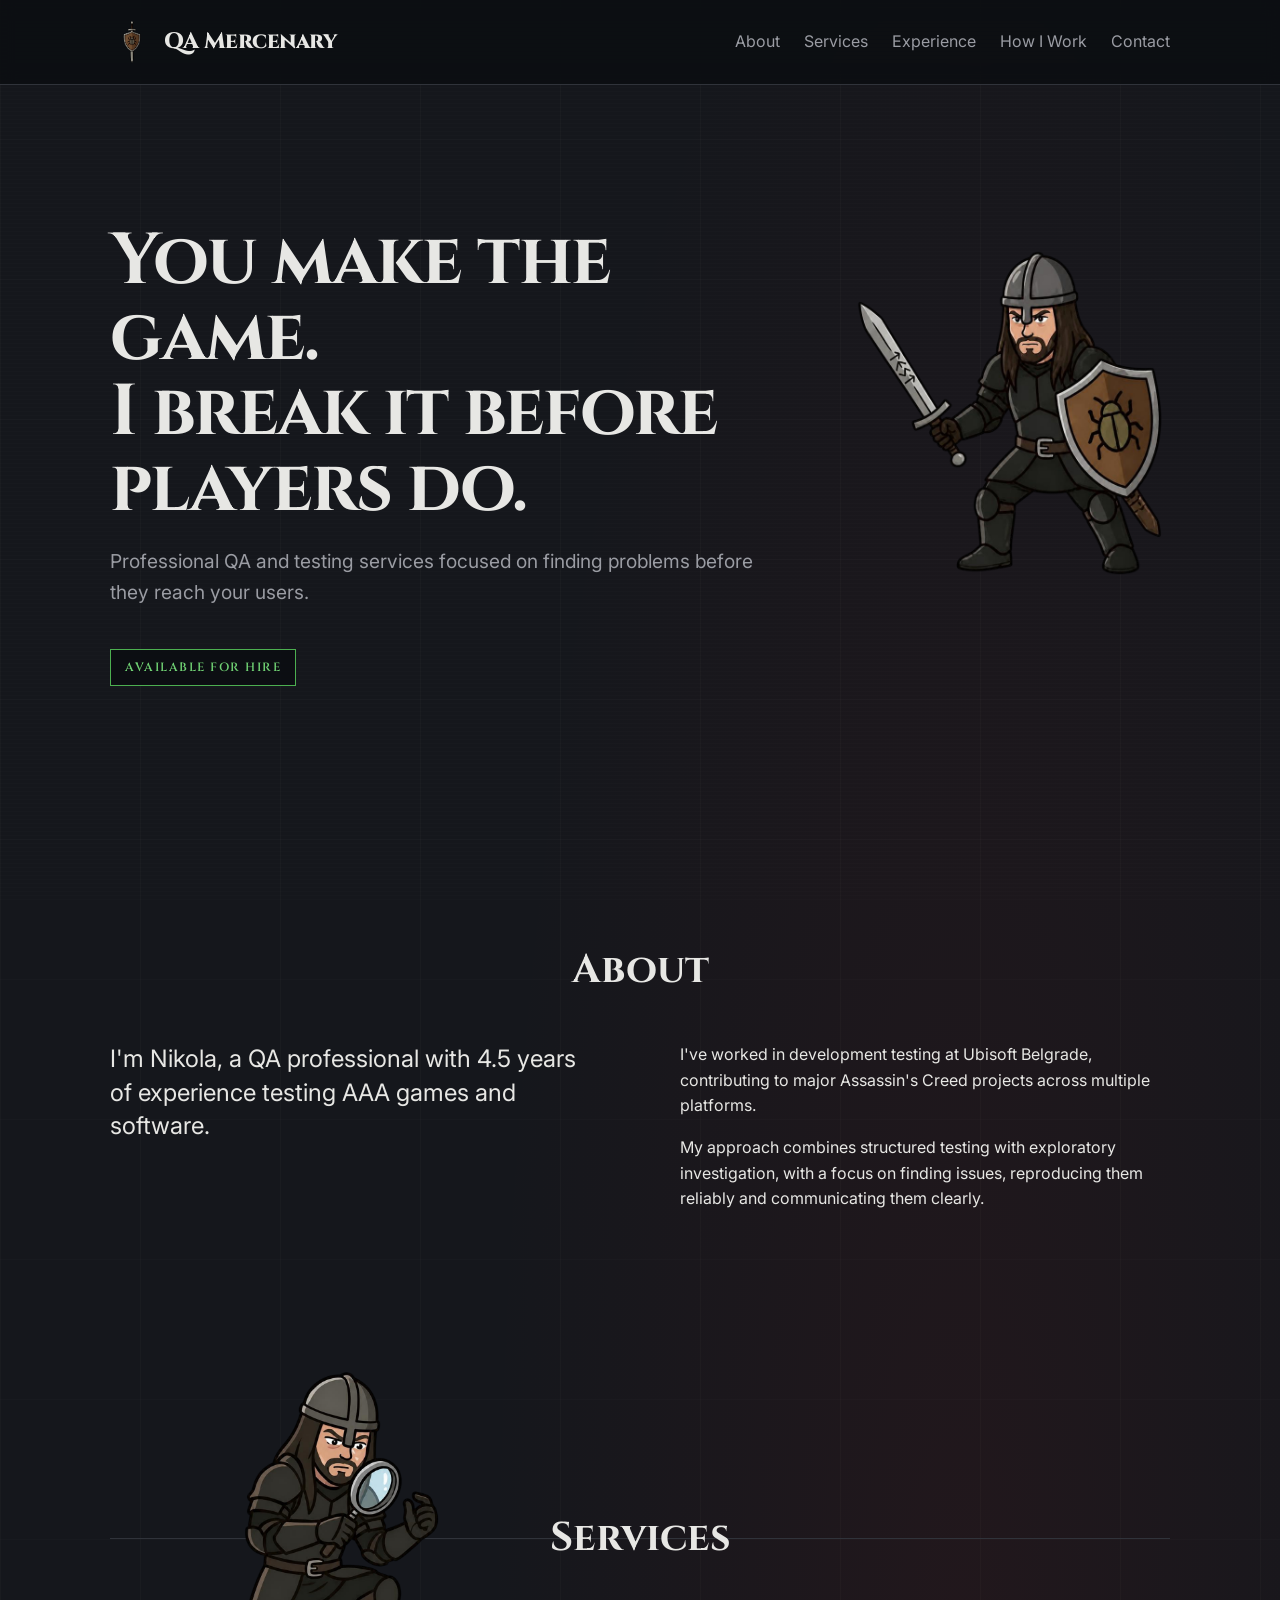
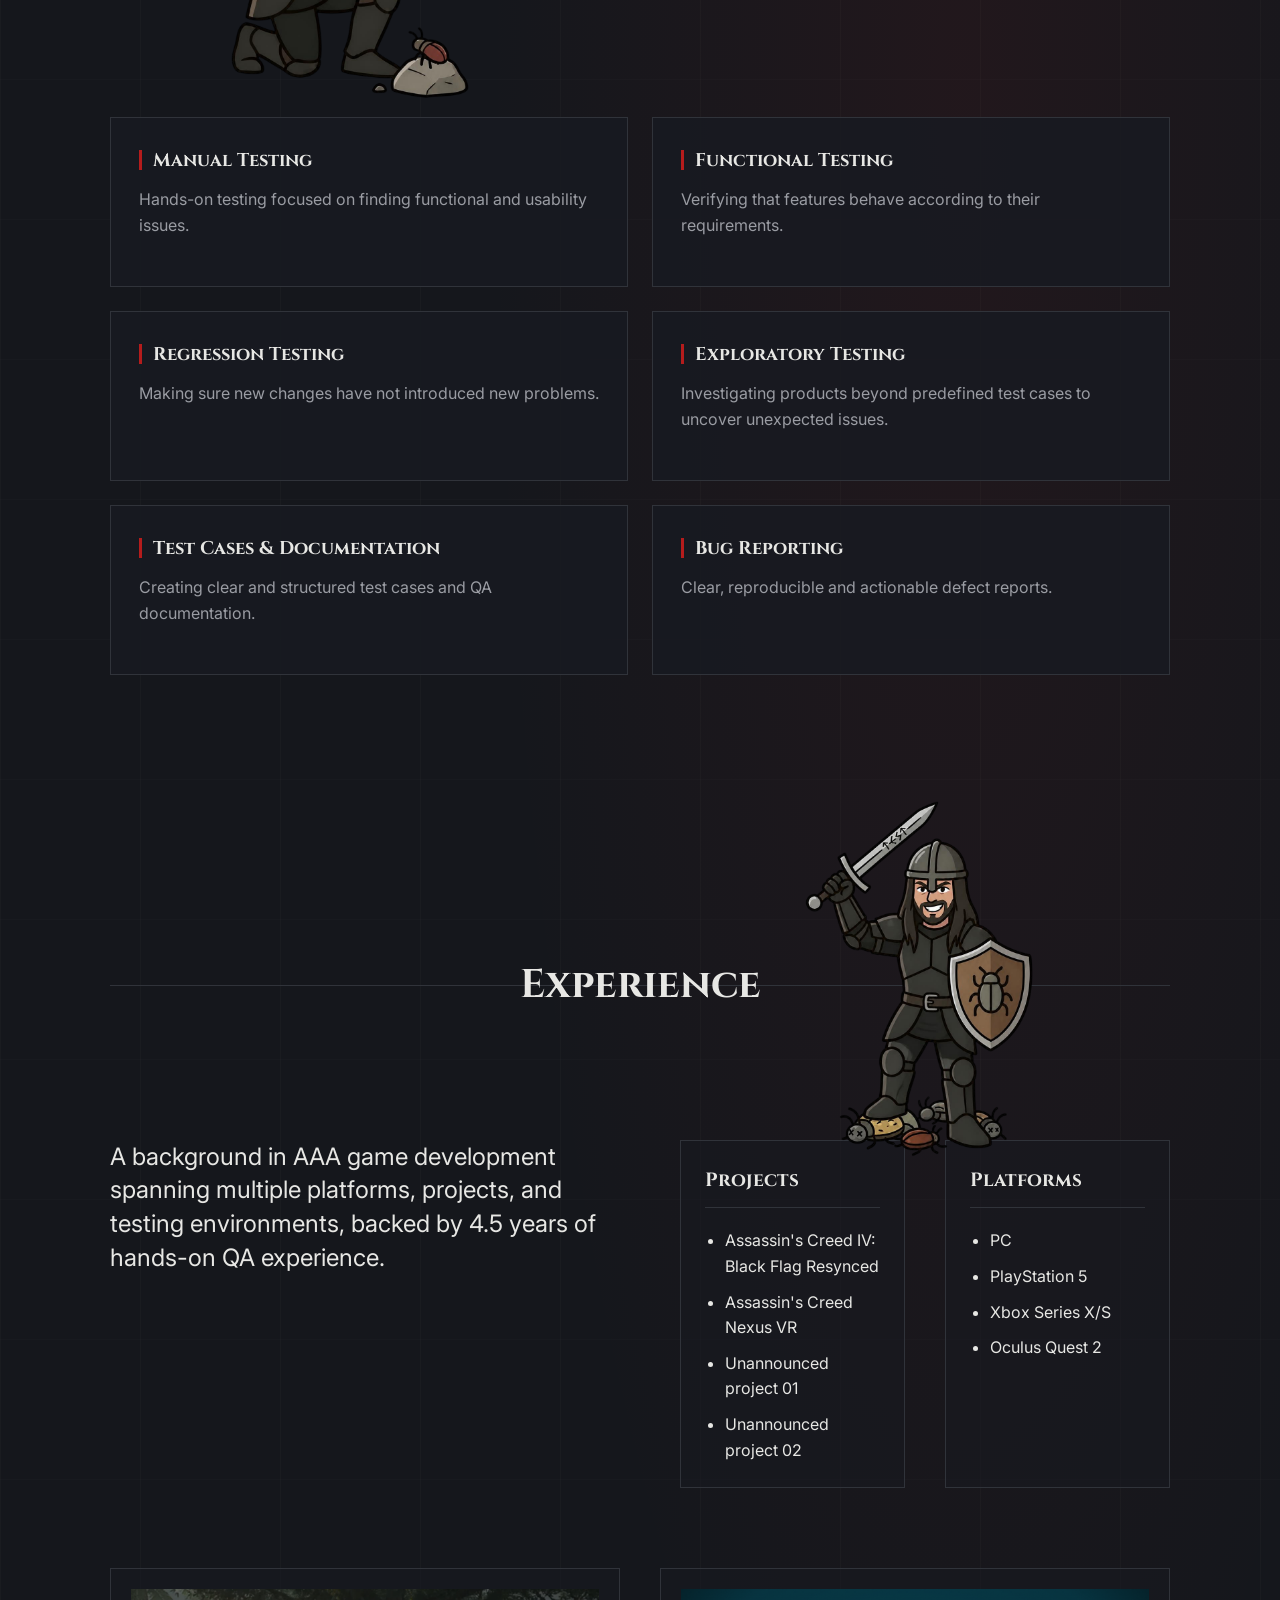
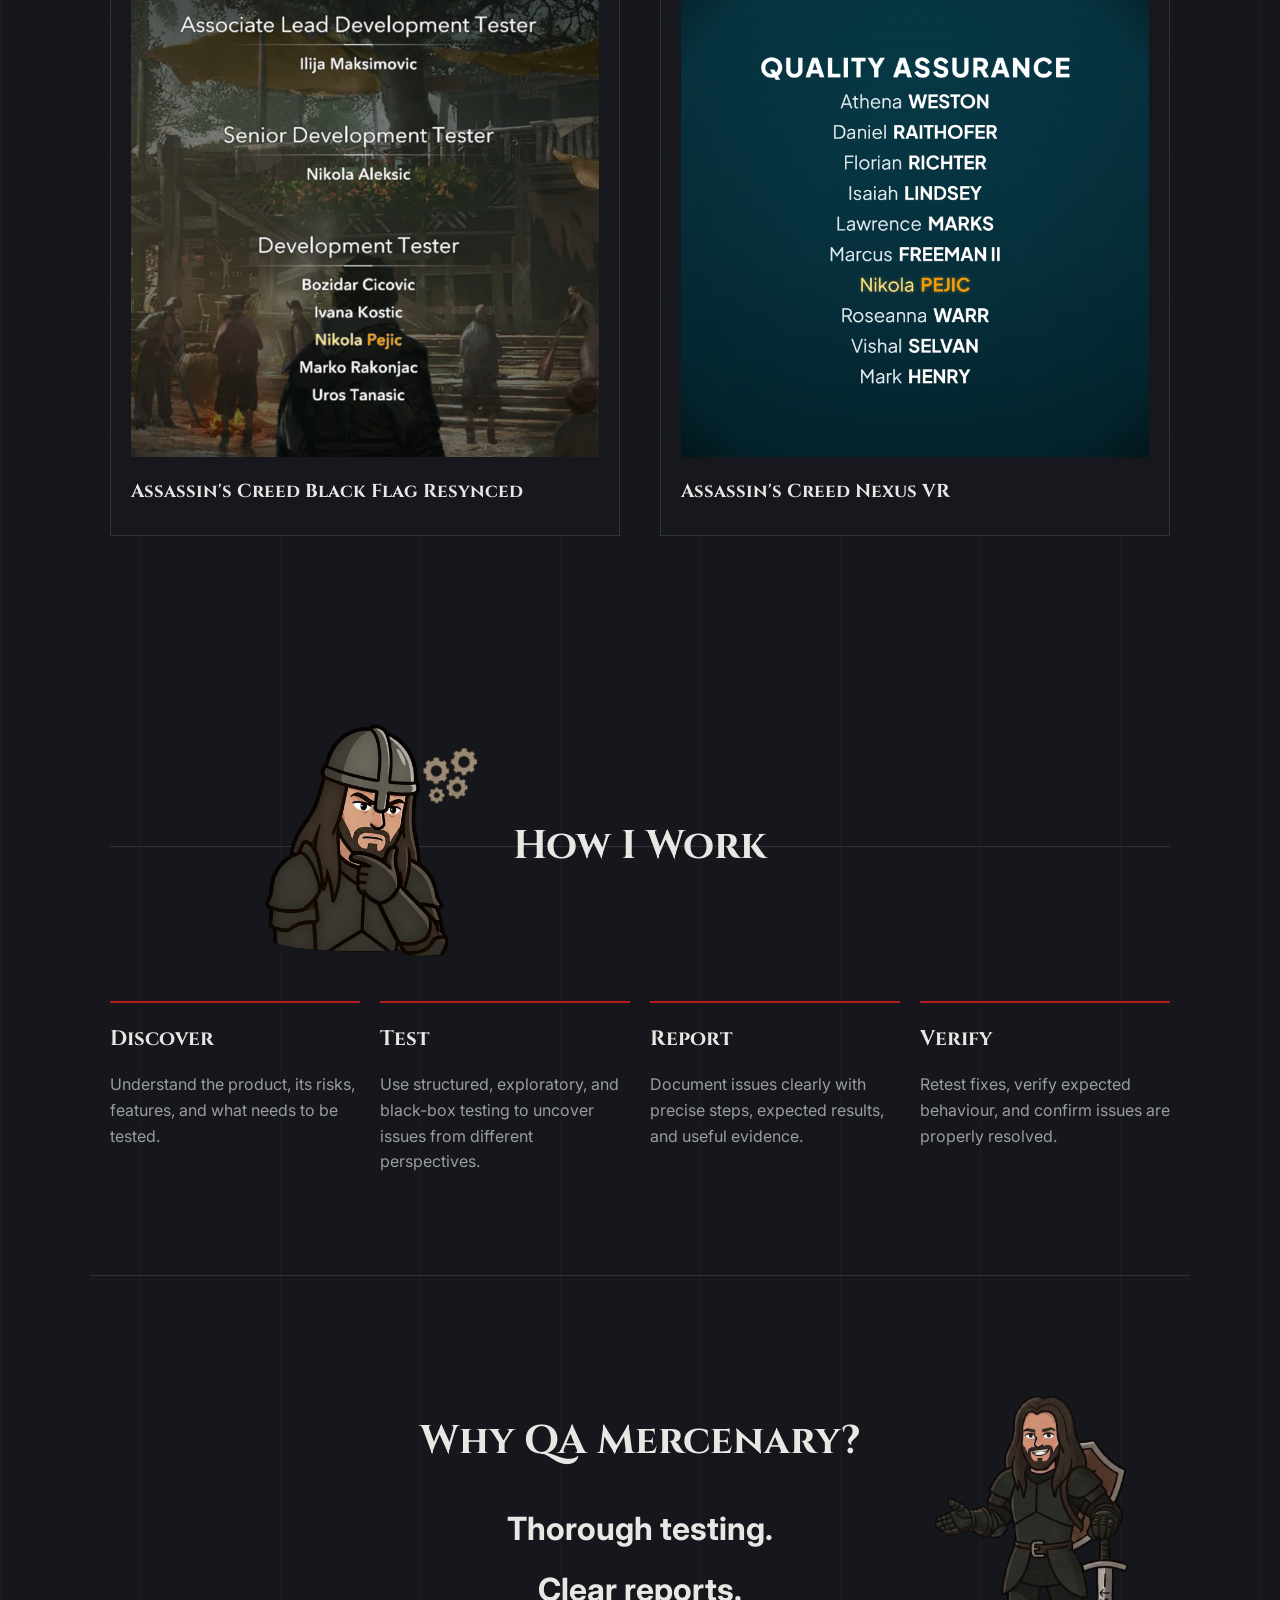
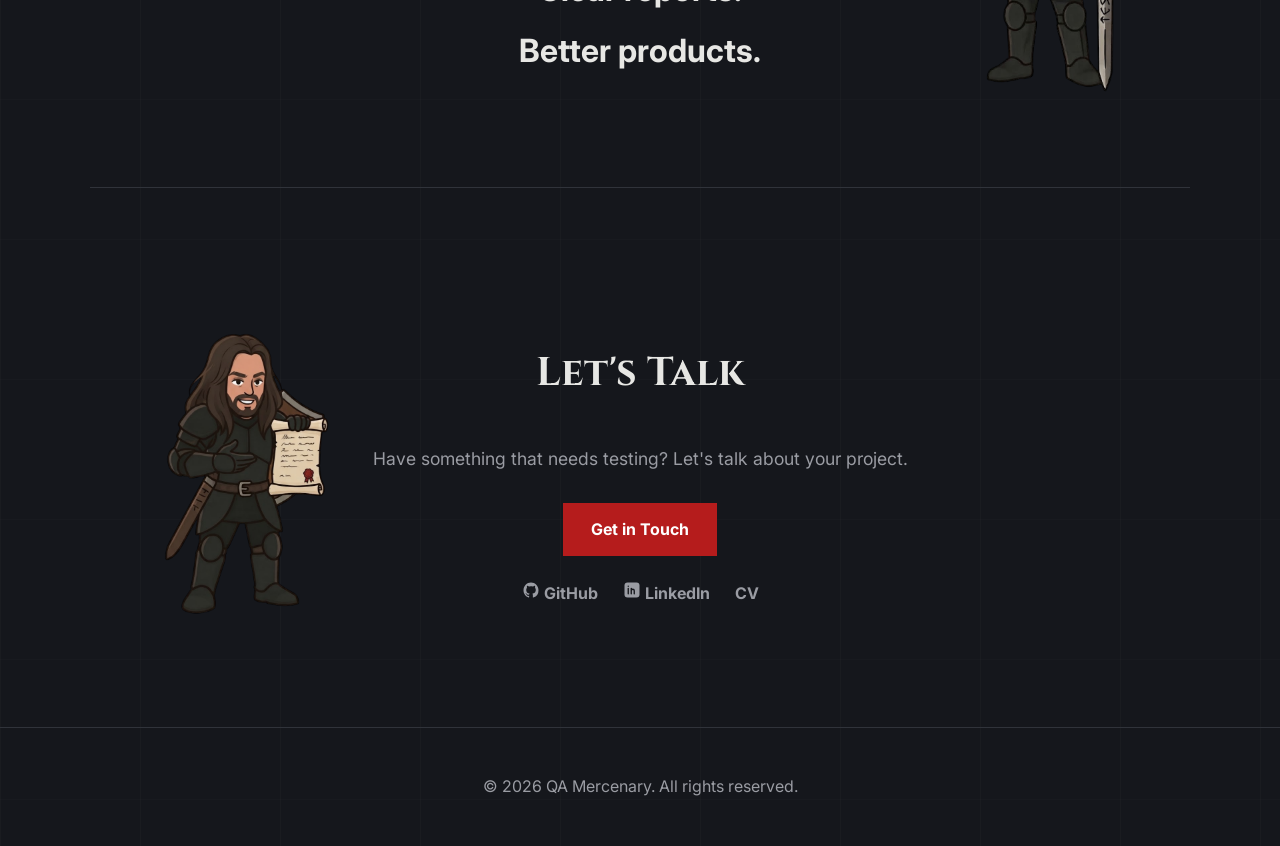
==== index.html @ 81c6f894 "Add social link preview" ====
<!DOCTYPE html> <html lang="en"> <head> <meta charset="UTF-8"> <meta name="viewport" content="width=device-width, initial-scale=1.0"> <meta name="description" content="QA Mercenary - Professional QA and software testing services." > <!-- Open Graph / Link Preview --> <meta property="og:title" content="QA Mercenary — You make the game. I break it before players do."> <meta property="og:description" content="Professional QA and software testing services. Game QA, functional testing, regression, exploratory testing and more."> <meta property="og:image" content="https://peyoni.github.io/qa-mercenary/images/qa-mercenary-preview.png"> <meta property="og:url" content="https://peyoni.github.io/qa-mercenary/"> <meta property="og:type" content="website"> <!-- Twitter / X --> <meta name="twitter:card" content="summary_large_image"> <meta name="twitter:title" content="QA Mercenary — You make the game. I break it before players do."> <meta name="twitter:description" content="Professional QA and software testing services."> <meta name="twitter:image" content="https://peyoni.github.io/qa-mercenary/images/qa-mercenary-preview.png"> <title>QA Mercenary — Professional QA & Testing</title> <link rel="icon" type="image/png" href="images/qa-mercenary-logo.png"> <link rel="stylesheet" href="css/style.css"> <!-- Fonts --> <link rel="preconnect" href="https://fonts.googleapis.com"> <link rel="preconnect" href="https://fonts.gstatic.com" crossorigin> <link href="https://fonts.googleapis.com/css2?family=Cinzel:wght@500;600;700&family=Inter:wght@400;500;600;700&display=swap" rel="stylesheet" > </head>

<body class="armory-bg">

    <!-- Navigation -->
    <header>
        <nav>

            <a href="#hero" class="brand-logo">
                <img
                    src="images/qa-mercenary-logo.png"
                    alt="QA Mercenary"
                >
            </a>

            <a href="#hero">QA Mercenary</a>

            <ul>
                <li><a href="#about">About</a></li>
                <li><a href="#services">Services</a></li>
                <a href="#game-qa">Experience</a>
                <li><a href="#how-i-work">How I Work</a></li>
                <li><a href="#contact">Contact</a></li>
            </ul>

        </nav>
    </header>

    <main>

        <!-- ========================================
             HERO
             ======================================== -->

        <section id="hero">

            <div class="hero-content">

                <h1>
                    You make the game.<br>
                    I break it before players do.
                </h1>

                <p>
                    Professional QA and testing services focused on finding problems
                    before they reach your users.
                </p>
                <a href="#contact" class="hire-badge">
                          Available for Hire
                  </a>

            </div>

            <div class="hero-mascot">

                

                <img
                    src="images/qa-mercenary.png"
                    alt="QA Mercenary"
                >

            </div>

        </section>


        <!-- ========================================
             ABOUT
             ======================================== -->

        <section id="about">

            <h2>About</h2>

            <div class="about-content">

                <div class="about-intro">

                    <p>
                        I'm Nikola, a QA professional with 4.5 years of experience
                        testing AAA games and software.
                    </p>

                </div>

                <div class="about-details">

                    <p>
                        I've worked in development testing at Ubisoft Belgrade,
                        contributing to major Assassin's Creed projects across
                        multiple platforms.
                    </p>

                    <p>
                        My approach combines structured testing with exploratory
                        investigation, with a focus on finding issues, reproducing
                        them reliably and communicating them clearly.
                    </p>

                </div>

            </div>

        </section>


        <!-- ========================================
             SERVICES
             ======================================== -->

        <section id="services">

          <div class="services-header">
    <img src="images/qa-mercenary-finding-bugs.png" alt="QA Mercenary finding bugs">
    <h2>Services</h2>
</div>

            <article>

                <h3>Manual Testing</h3>

                <p>
                    Hands-on testing focused on finding functional and usability issues.
                </p>

            </article>

            <article>

                <h3>Functional Testing</h3>

                <p>
                    Verifying that features behave according to their requirements.
                </p>

            </article>

            <article>

                <h3>Regression Testing</h3>

                <p>
                    Making sure new changes have not introduced new problems.
                </p>

            </article>

            <article>

                <h3>Exploratory Testing</h3>

                <p>
                    Investigating products beyond predefined test cases to uncover
                    unexpected issues.
                </p>

            </article>

            <article>

                <h3>Test Cases & Documentation</h3>

                <p>
                    Creating clear and structured test cases and QA documentation.
                </p>

            </article>

            <article>

                <h3>Bug Reporting</h3>

                <p>
                    Clear, reproducible and actionable defect reports.
                </p>

            </article>

        </section>


        <!-- ========================================
             Experience
             ======================================== -->

       <section id="game-qa">
    <div class="game-qa-header">
        <h2>Experience</h2>
        <img src="images/qa-mercenary-victory.png" alt="QA Mercenary celebrating a game QA victory">
    </div>

            <div class="game-qa-content">

                <div class="game-qa-intro">

                    <p>
                        A background in AAA game development spanning multiple platforms, projects, and testing environments, backed by 4.5 years of hands-on QA experience.
                    </p>

                </div>

                <div class="game-qa-details">

                    <div>

                        <h3>Projects</h3>

                        <ul>
                            <li>Assassin's Creed IV: Black Flag Resynced</li>
                            <li>Assassin's Creed Nexus VR</li>
                            <li>Unannounced project 01</li>
                            <li>Unannounced project 02</li>
                        </ul>

                    </div>

                    <div>

                        <h3>Platforms</h3>

                        <ul>
                            <li>PC</li>
                            <li>PlayStation 5</li>
                            <li>Xbox Series X/S</li>
                            <li>Oculus Quest 2</li>
                        </ul>

                    </div>

                </div>

            </div>

            <div class="game-qa-portfolio">

                <div class="portfolio-item">

                    <img
                        src="images/black-flag-resynced-credits.png"
                        alt="Assassin's Creed Black Flag Resynced credits showing QA team"
                    >

                    <h3>
                        Assassin's Creed Black Flag Resynced
                    </h3>

                </div>

                <div class="portfolio-item">

                    <img
                        src="images/assassins-creed-nexus-vr-credits.png"
                        alt="Assassin's Creed Nexus VR credits showing QA team"
                    >

                    <h3>
                        Assassin's Creed Nexus VR
                    </h3>

                </div>

            </div>

        </section>


        <!-- ========================================
             HOW I WORK
             ======================================== -->

        <section id="how-i-work">

            <div class="how-i-work-header">
  <img src="images/qa-mercenary-thinking.png" alt="QA Mercenary thinking">
  <h2>How I Work</h2>
</div>

            <ol>

                <li>

                    <h3>Discover</h3>

                   <p>
                     Understand the product, its risks, features, and what needs to be tested.
                   </p>

                </li>

                <li>

                    <h3>Test</h3>

                    <p>
                        Use structured, exploratory, and black-box testing to uncover issues from different perspectives.
                    </p>

                </li>

                <li>

                    <h3>Report</h3>

                    <p>
                         Document issues clearly with precise steps, expected results, and useful evidence.
                    </p>

                </li>

                <li>

                    <h3>Verify</h3>

                    <p>
                        Retest fixes, verify expected behaviour, and confirm issues are properly resolved.
                    </p>

                </li>

            </ol>

        </section>


        <!-- ========================================
             WHY QA MERCENARY
             ======================================== -->

        <section id="why-qa-mercenary">

    <div class="why-content">

        <div class="why-text">

            <h2>Why QA Mercenary?</h2>

            <p>Thorough testing.</p>
            <p>Clear reports.</p>
            <p>Better products.</p>

        </div>

        <div class="why-mascot">

            <img
                src="images/qa-merc-hand.png"
                alt="QA Mercenary"
            >

        </div>

    </div>

</section>


    <!-- ========================================
     CONTACT
     ======================================== -->

<section id="contact">
    <div class="contact-content">
        <div class="contact-text">
            <h2>Let's Talk</h2>

            <p>
                Have something that needs testing?
                Let's talk about your project.
            </p>

            <a href="mailto:nikolapejic002@gmail.com">
                Get in Touch
            </a>

            <div class="contact-links">
                <a href="https://github.com/Peyoni" target="_blank" rel="noopener">
                    <svg viewBox="0 0 24 24" aria-hidden="true">
                        <path d="M12 2C6.48 2 2 6.58 2 12.23c0 4.52 2.87 8.35 6.84 9.7.5.1.68-.22.68-.49v-1.7c-2.78.62-3.37-1.38-3.37-1.38-.46-1.2-1.11-1.52-1.11-1.52-.91-.64.07-.63.07-.63 1 .07 1.53 1.05 1.53 1.05.9 1.57 2.35 1.12 2.92.86.09-.67.35-1.12.64-1.38-2.22-.26-4.55-1.14-4.55-5.06 0-1.12.39-2.03 1.03-2.75-.1-.26-.45-1.3.1-2.71 0 0 .84-.28 2.75 1.05A9.1 9.1 0 0 1 12 7.03c.85 0 1.7.12 2.5.36 1.91-1.33 2.75-1.05 2.75-1.05.55 1.41.2 2.45.1 2.71.64.72 1.03 1.63 1.03 2.75 0 3.93-2.34 4.79-4.57 5.05.36.32.68.94.68 1.9v2.82c0 .27.18.6.69.49A10.25 10.25 0 0 0 22 12.23C22 6.58 17.52 2 12 2z"/>
                    </svg>
                    GitHub
                </a>

  <a href="https://www.linkedin.com/in/nikola-peji%C4%87-0641aa229/" target="_blank" rel="noopener">
    <svg viewBox="0 0 24 24" aria-hidden="true">
        <rect x="2" y="2" width="20" height="20" rx="4" fill="currentColor"/>
        <path
            d="M7 10v7M7 7v.01M11 17v-4c0-1.1.9-2 2-2s2 .9 2 2v4M11 10v7"
            fill="none"
            stroke="#15171c"
            stroke-width="1.8"
            stroke-linecap="round"
            stroke-linejoin="round"
        />
    </svg>
    LinkedIn
</a>

                <a href="assets/Nikola-Pejic-CV.pdf" target="_blank" rel="noopener">
                    CV
                </a>
            </div>
        </div>

        <div class="contact-mascot">
            <img
                src="images/qa-merc-parchment-pose.png"
                alt="QA Mercenary holding a parchment"
            >
        </div>
    </div>
</section>

    </main>


    <!-- Footer -->

    <footer>

        <p>
            &copy; 2026 QA Mercenary. All rights reserved.
        </p>

    </footer>


    <script src="js/main.js"></script>

</body>
</html>
---- css/style.css ----
* {
    box-sizing: border-box;
}

html {
    scroll-behavior: smooth;
}

body {
    margin: 0;
    background-color: white;
    color: black;
    font-family: "Segoe UI", Arial, sans-serif;
    line-height: 1.6;
}

/* ========================================
   ROOT / VISUAL FOUNDATION
   ======================================== */

:root {
    --font-body: "Inter", sans-serif;
    --font-display: "Cinzel", serif;

    --bg-dark: #15171c;
    --bg-deep: #0c0e12;

    --surface: #181b21;
    --surface-hover: #20242c;

    --text-main: #e7e7e4;
    --text-muted: #9a9ca3;

    --border: #30333a;

    --accent: #b51c1c;
    --accent-hover: #d32626;
}

body {
    background:
        radial-gradient(
            circle at 50% 0%,
            rgba(255, 255, 255, 0.035),
            transparent 45%
        ),
        linear-gradient(
            135deg,
            rgba(255, 255, 255, 0.018) 25%,
            transparent 25%
        ),
        linear-gradient(
            315deg,
            rgba(255, 255, 255, 0.012) 25%,
            transparent 25%
        ),
        var(--bg-dark);

    background-size:
        auto,
        80px 80px,
        80px 80px,
        auto;

    color: var(--text-main);
    font-family: var(--font-body);

    cursor: url("../images/gauntlet.cur"), auto;
}

body::before {
    content: "";
    position: fixed;
    inset: 0;
    pointer-events: none;
    z-index: -1;

    background:
        repeating-linear-gradient(
            0deg,
            rgba(255, 255, 255, 0.025) 0px,
            rgba(255, 255, 255, 0.025) 1px,
            transparent 1px,
            transparent 4px
        );

    opacity: 0.5;
}

body.armory-bg {
    background:
        radial-gradient(
            ellipse at 75% 30%,
            rgba(181, 28, 28, 0.08),
            transparent 35%
        ),
        linear-gradient(
            90deg,
            rgba(255, 255, 255, 0.018) 1px,
            transparent 1px
        ),
        linear-gradient(
            0deg,
            rgba(255, 255, 255, 0.012) 1px,
            transparent 1px
        ),
        var(--bg-dark);

    background-size:
        auto,
        140px 140px,
        140px 140px,
        auto;
}

h1,
h2,
h3,
nav > a {
    font-family: var(--font-display);
}

/* ========================================
   HEADER / NAVIGATION
   ======================================== */

header {
    border-bottom: 1px solid var(--border);
    background: rgba(12, 14, 18, 0.88);
    backdrop-filter: blur(8px);
}

nav {
    max-width: 1100px;
    margin: 0 auto;
    padding: 20px;

    display: flex;
    align-items: center;
}

nav > a {
    font-size: 1.4rem;
    font-weight: 800;
    text-decoration: none;
    color: var(--text-main);
    letter-spacing: -0.5px;
}

nav > a:hover {
    color: var(--accent-hover);
}

nav .brand-logo {
    display: flex;
    align-items: center;
    flex-shrink: 0;
    margin-right: 10px;
}

nav .brand-logo img {
    width: 44px;
    height: 44px;
    object-fit: contain;
    display: block;
}

nav > ul {
    margin-left: auto;
}

nav ul {
    display: flex;
    gap: 24px;

    list-style: none;
    margin-top: 0;
    margin-bottom: 0;
    padding: 0;
}

nav ul a {
    text-decoration: none;
    color: var(--text-muted);
    transition: color 0.2s ease;

    cursor: url("../images/gauntlet.cur"), pointer;
}

nav ul a:hover {
    color: var(--accent-hover);
}

a,
button {
    cursor: url("../images/gauntlet.cur"), pointer;
}

/* ========================================
   MAIN / SECTIONS
   ======================================== */

main {
    max-width: 1100px;
    margin: 0 auto;
}

section {
    padding: 100px 20px;
}

h2 {
    font-size: 2.5rem;
    margin-bottom: 40px;
}

h3 {
    margin-bottom: 10px;
}

/* ========================================
   HERO
   ======================================== */

#hero {
    min-height: 80vh;

    display: flex;
    flex-direction: row;
    align-items: center;
    justify-content: space-between;

    gap: 60px;
}

.hero-content {
    flex: 1;
}

.hero-mascot {
    position: relative;
    flex: 0 0 320px;

    display: flex;
    justify-content: center;
    align-items: center;
}

.hero-mascot img {
    width: 100%;
    max-width: 320px;
    height: auto;
    display: block;
}

.hire-badge {
    display: inline-block;

    margin-top: 22px;
    padding: 8px 14px;

    border: 1px solid #4caf50;
    background: rgba(12, 14, 18, 0.9);
    color: #6fcf72;

    font-family: var(--font-display);
    font-size: 0.75rem;
    font-weight: 600;
    letter-spacing: 1.5px;
    text-transform: uppercase;

    white-space: nowrap;
}
.hire-badge {
    text-decoration: none;
    cursor: url("../images/gauntlet.cur"), pointer;
    transition: border-color .2s ease, color .2s ease, background-color .2s ease;
}

.hire-badge:hover {
    border-color: #4da3ff;
    color: #7dbdff;
    background-color: rgba(77, 163, 255, 0.08);
}

#hero h1 {
    font-size: 4.5rem;
    line-height: 1.05;
    max-width: 900px;

    margin: 20px 0;

    letter-spacing: -2px;
}

#hero p {
    max-width: 650px;
}

#hero .hero-content p {
    font-size: 1.2rem;
    color: var(--text-muted);
}

/* ========================================
   SERVICES
   ======================================== */

#services {
    display: grid;
    grid-template-columns: repeat(2, 1fr);
    gap: 24px;
}

#services article {
    min-height: 170px;

    display: flex;
    flex-direction: column;
    justify-content: flex-start;

    background: rgba(24, 27, 33, 0.85);
    border: 1px solid var(--border);

    padding: 28px;

    transition:
        transform 0.2s ease,
        border-color 0.2s ease,
        background-color 0.2s ease;
}

#services article:hover {
    transform: translateY(-4px);
    background: var(--surface-hover);
    border-color: #4a4d55;
}

#services h3 {
    margin-top: 0;
    margin-bottom: 12px;

    color: var(--text-main);
    font-size: 1.15rem;
    text-align: left;

    position: relative;
    padding-left: 14px;
}

#services h3::before {
    content: "";

    position: absolute;
    left: 0;
    top: 50%;
    transform: translateY(-50%);

    width: 3px;
    height: 20px;

    background: var(--accent);
}

#services p {
    margin: 0;
    color: var(--text-muted);
}

.services-header {
    grid-column: 1 / -1;
    position: relative;
    height: 220px;
    display: flex;
    justify-content: center;
    align-items: center;
    margin-bottom: 45px;
}

.services-header::before {
    content: "";
    position: absolute;
    left: 0;
    right: 0;
    top: 50%;
    height: 1px;
    background: var(--border);
    z-index: 0;
}

.services-header img {
    position: absolute;
    width: 300px;
    height: auto;
    left: calc(50% - 310px);
    transform: translateX(-50%);
    display: block;
    z-index: 1;
}

.services-header h2 {
    margin: 0;
    text-align: center;
    z-index: 1;
}
.game-qa-header {
    grid-column: 1 / -1;
    position: relative;
    height: 220px;
    display: flex;
    justify-content: center;
    align-items: center;
    margin-bottom: 45px;
}

.game-qa-header::before {
    content: "";
    position: absolute;
    left: 0;
    right: 0;
    top: 50%;
    height: 1px;
    background: var(--border);
    z-index: 0;
}

.game-qa-header h2 {
    margin: 0;
    text-align: center;
    z-index: 1;
}

.game-qa-header img {
    position: absolute;
    width: 300px;
    height: auto;
    right: calc(50% - 280px);
    transform: translateX(50%);
    display: block;
    z-index: 1;
}


/* ========================================
   ABOUT
   ======================================== */

.about-content {
    display: grid;
    grid-template-columns: 1fr 1fr;
    gap: 80px;
}

.about-intro p {
    font-size: 1.5rem;
    line-height: 1.4;
    margin-top: 0;
}

.about-details p {
    margin-top: 0;
}

/* ========================================
   GAME QA
   ======================================== */

.game-qa-content {
    display: grid;
    grid-template-columns: 1fr 1fr;
    gap: 80px;
}

.game-qa-intro p {
    font-size: 1.5rem;
    line-height: 1.4;
    margin-top: 0;
}

.game-qa-details {
    display: grid;
    grid-template-columns: 1fr 1fr;
    gap: 40px;
}

.game-qa-details ul {
    padding-left: 20px;
}

.game-qa-details li {
    margin-bottom: 10px;
}
.game-qa-details > div {
    padding: 24px;
    border: 1px solid var(--border);
    background: rgba(24, 27, 33, 0.55);
}

.game-qa-details h3 {
    margin-top: 0;
    margin-bottom: 20px;
    padding-bottom: 12px;
    border-bottom: 1px solid var(--border);
    font-size: 1.2rem;
}

.game-qa-details ul {
    margin: 0;
    padding-left: 20px;
}

.game-qa-details li:last-child {
    margin-bottom: 0;
}

/* ========================================
   GAME QA PORTFOLIO
   ======================================== */

.game-qa-portfolio {
    margin-top: 80px;

    display: grid;
    grid-template-columns: repeat(2, 1fr);

    gap: 40px;
}

.portfolio-item {
    border: 1px solid var(--border);
    background: rgba(24, 27, 33, 0.55);

    padding: 20px;

    transition:
        transform 0.2s ease,
        background-color 0.2s ease;
}

.portfolio-item:hover {
    background: rgba(32, 36, 44, 0.7);
}

.portfolio-item img {
    display: block;
    width: 100%;
    height: auto;
}

.portfolio-item h3 {
    margin-top: 20px;
    margin-bottom: 8px;
}

/* ========================================
   HOW I WORK
   ======================================== */

#how-i-work ol {
    list-style: none;

    margin: 0;
    padding: 0;

    display: grid;
    grid-template-columns: repeat(4, 1fr);

    gap: 20px;
}

#how-i-work li {
    border-top: 2px solid var(--accent);
    padding-top: 20px;
}

#how-i-work li h3 {
    font-size: 1.3rem;
    margin-top: 0;
}

#how-i-work li p {
    color: var(--text-muted);
    margin-bottom: 0;
}
.how-i-work-header {
    position: relative;

    height: 220px;

    display: flex;
    justify-content: center;
    align-items: center;

    margin-bottom: 45px;
}

.how-i-work-header::before {
    content: "";

    position: absolute;

    left: 0;
    right: 0;
    top: 50%;

    height: 1px;

    background: var(--border);

    z-index: 0;
}

.how-i-work-header img {
    position: absolute;

    width: 260px;
    height: auto;

    left: calc(50% - 280px);

    transform: translateX(-50%);

    display: block;

    z-index: 1;
}

.how-i-work-header h2 {
    margin: 0;

    text-align: center;

    z-index: 1;
}

/* ========================================
   WHY QA MERCENARY
   ======================================== */

#why-qa-mercenary {
    text-align: center;
    border-top: 1px solid var(--border);
}

#why-qa-mercenary h2 {
    margin-bottom: 30px;
}

#why-qa-mercenary p {
    font-size: 2rem;
    font-weight: bold;
    margin: 10px 0;
}
.why-content {
    position: relative;
}

.why-text {
    text-align: center;
}

.why-mascot {
    position: absolute;
    top: 50%;
    right: 0;
    transform: translateY(-50%);
    width: 260px;
}

.why-mascot img {
    width: 100%;
    height: auto;
    display: block;
}

/* ========================================
   CONTACT
   ======================================== */

#contact {
    text-align: center;

    padding-top: 120px;
    padding-bottom: 120px;

    border-top: 1px solid var(--border);
}

#contact p {
    max-width: 550px;
    margin: 0 auto;

    color: var(--text-muted);
    font-size: 1.1rem;
}

#contact a {
    display: inline-block;

    margin-top: 30px;
    padding: 14px 28px;

    background-color: var(--accent);
    color: white;

    text-decoration: none;
    font-weight: bold;

    transition: background-color 0.2s ease;
}
.contact-content {
    position: relative;
}

.contact-text {
    text-align: center;
}

.contact-mascot {
    position: absolute;
    top: 50%;
    left: 0;
    transform: translateY(-50%);
    width: 260px;
}

.contact-mascot img {
    width: 100%;
    height: auto;
    display: block;
}

#contact a:hover {
    background-color: var(--accent-hover);
}

.contact-links {
    margin-top: 25px;

    display: flex;
    justify-content: center;

    gap: 25px;
}

.contact-links a {
    margin-top: 0 !important;
    padding: 0 !important;

    background-color: transparent !important;
    color: var(--text-muted) !important;

    font-weight: normal;
    text-decoration: underline;
    text-underline-offset: 4px;

    transition: color 0.2s ease;

    display: inline-flex;
    align-items: center;
    gap: 7px;
}

.contact-links svg {
    width: 18px;
    height: 18px;
    fill: currentColor;
}

.contact-links a:hover {
    color: var(--accent-hover) !important;
}

/* ========================================
   FOOTER
   ======================================== */

footer {
    border-top: 1px solid var(--border);

    padding: 30px 20px;

    text-align: center;
    color: var(--text-muted);
}
/* ========================================
   SECTION HEADINGS
   ======================================== */

#about > h2,
#services .services-header h2,
#game-qa > h2,
#how-i-work > h2,
#why-qa-mercenary > h2,
#contact > h2 {
    text-align: center;
}

/* ========================================
   RESPONSIVE
   ======================================== */

@media (max-width: 768px) {

    nav {
        flex-direction: column;
        gap: 20px;
    }

    nav ul {
        flex-wrap: wrap;
        justify-content: center;
        gap: 15px;
    }

    section {
        padding: 70px 20px;
    }

    /* Hero */

    #hero {
        min-height: auto;

        flex-direction: column;
        align-items: center;
        justify-content: center;

        gap: 70px;

        text-align: center;
        padding-top: 80px;
    }

    .hero-content {
        display: flex;
        flex-direction: column;
        align-items: center;
    }

    #hero h1 {
        font-size: 3rem;
        line-height: 1.1;
        letter-spacing: -1px;
    }

    #hero .hero-content p {
        font-size: 1.05rem;
        max-width: 550px;
    }

    .hero-mascot {
        flex: 0 0 auto;
        width: 260px;
    }

    .hero-mascot img {
        max-width: 260px;
    }

    .hire-badge {
        margin-top: 22px;
        top: auto;
        right: auto;
        transform: none;
    }

    /* About / Game QA */

    .about-content,
    .game-qa-content {
        grid-template-columns: 1fr;
        gap: 40px;
    }

    /* Services */

    #services {
        grid-template-columns: 1fr;
    }

    .services-header {
        height: 220px;
    }

    .services-header img {
        width: 260px;
        left: 50%;
        transform: translateX(-50%);
    }

    .services-header h2 {
        z-index: 1;
    }

    /* Game QA */

    .game-qa-details {
        grid-template-columns: 1fr;
        gap: 30px;
    }

    .game-qa-header {
        height: 220px;
    }

    .game-qa-header img {
        width: 260px;
        right: 50%;
        transform: translateX(50%);
        z-index: 0;
    }

    .game-qa-header h2 {
        z-index: 1;
    }

    .game-qa-portfolio {
        grid-template-columns: 1fr;
        gap: 30px;
    }

    /* How I Work */

    #how-i-work ol {
        grid-template-columns: 1fr;
        gap: 30px;
    }

    .how-i-work-header {
        height: 220px;
    }

    .how-i-work-header img {
        width: 260px;
        left: 50%;
        transform: translateX(-50%);
        z-index: 0;
    }

    .how-i-work-header h2 {
        z-index: 1;
    }

    /* Why QA Mercenary */

    #why-qa-mercenary p {
        font-size: 1.5rem;
    }

    .why-content {
        display: flex;
        flex-direction: column;
        align-items: center;
    }

    .why-text {
        text-align: center;
    }

    .why-mascot {
        position: static;
        transform: none;
        width: 220px;
        margin-top: 35px;
    }

    .why-mascot img {
        width: 100%;
    }

    /* Contact */

    .contact-content {
        display: flex;
        flex-direction: column;
        align-items: center;
    }

    .contact-text {
        text-align: center;
        width: 100%;
    }

    .contact-mascot {
        position: static;
        transform: none;
        width: 220px;
        margin-top: 40px;
        order: 2;
    }
}

#about > h2 {
    width: 100%;
    text-align: center;
}
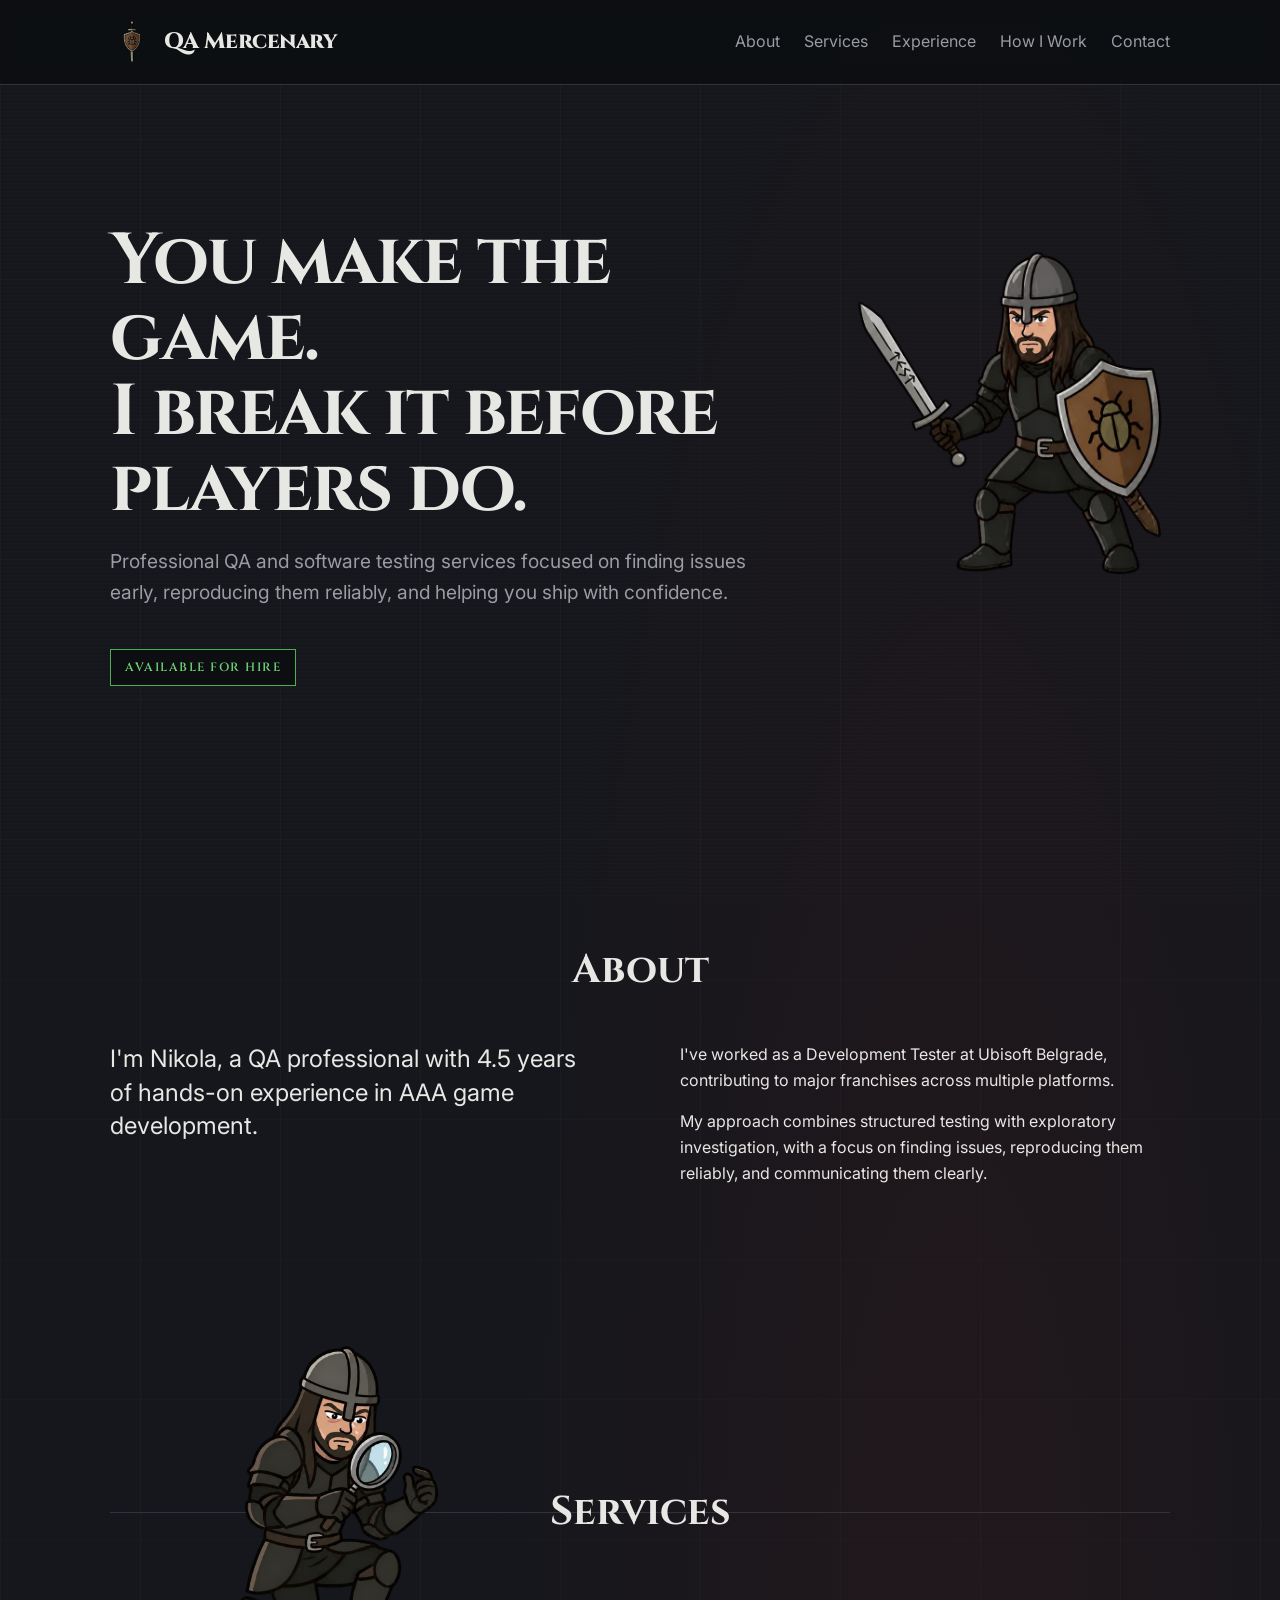
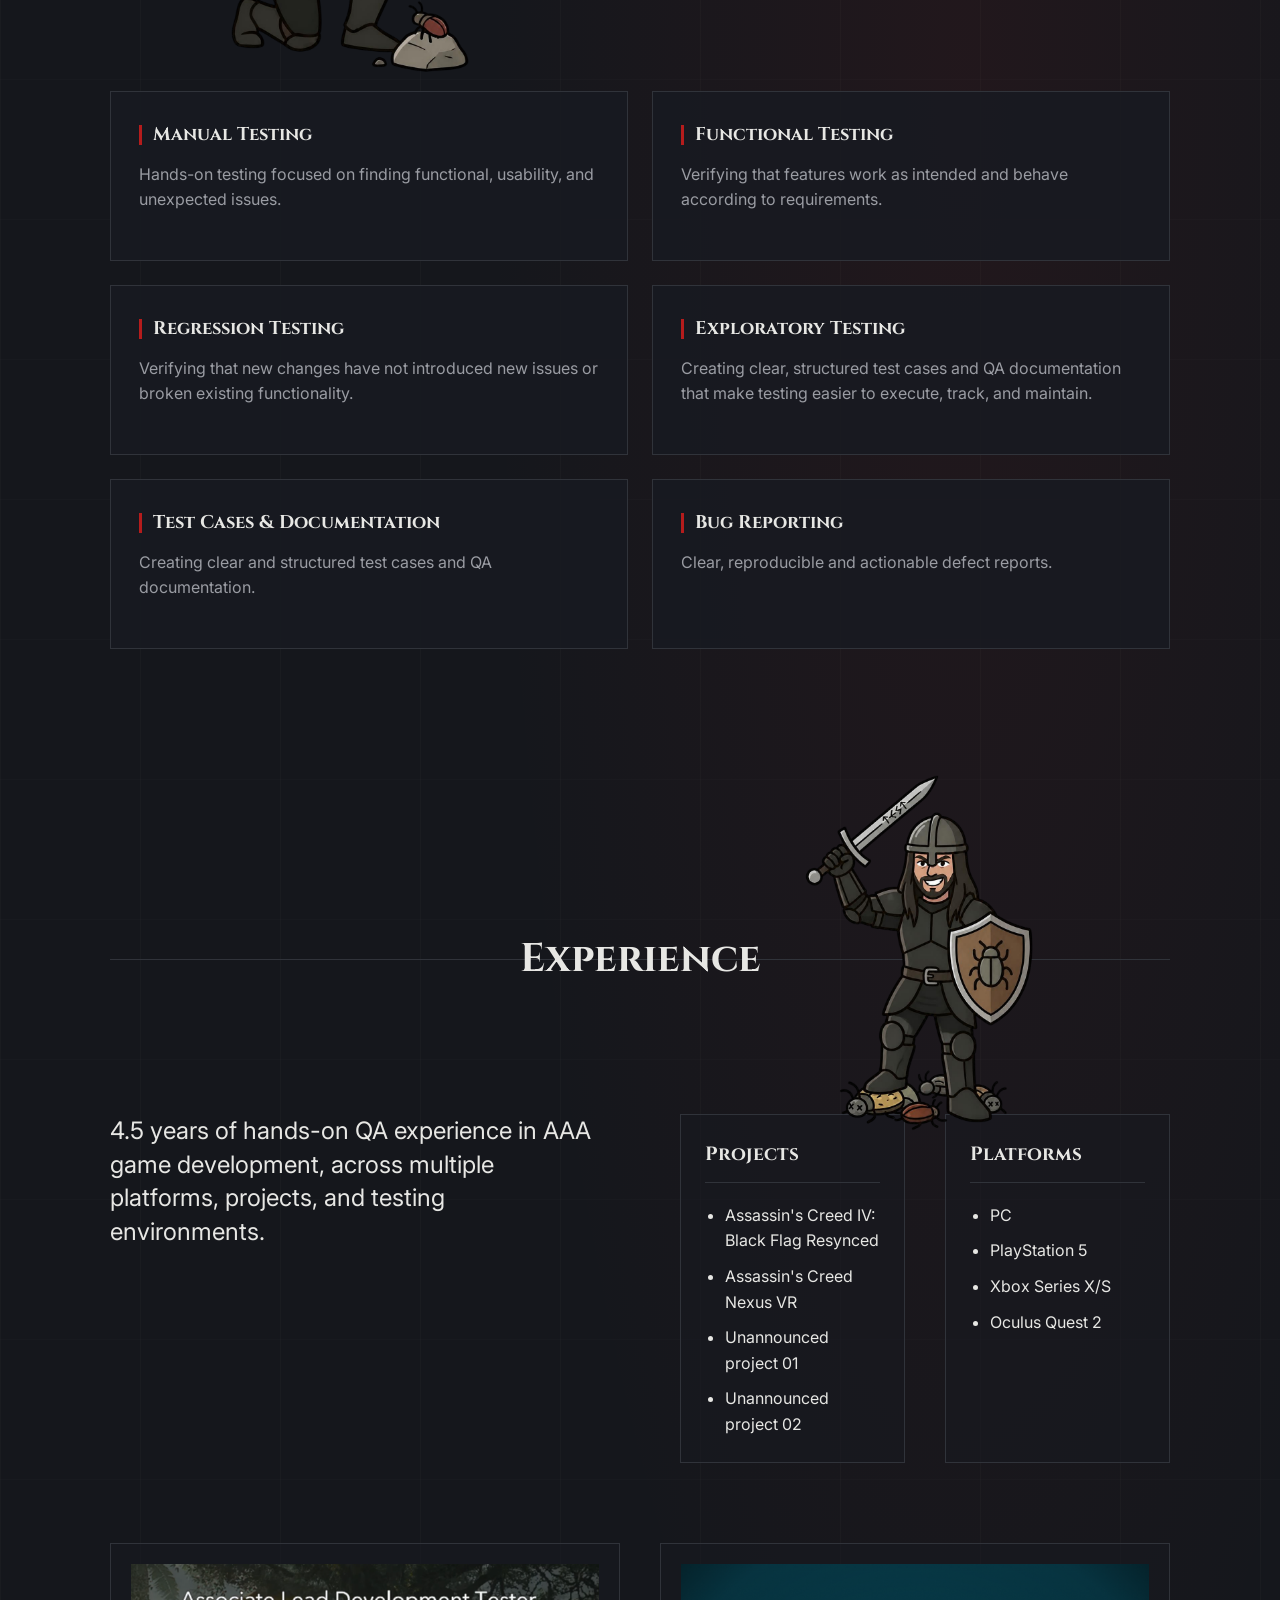
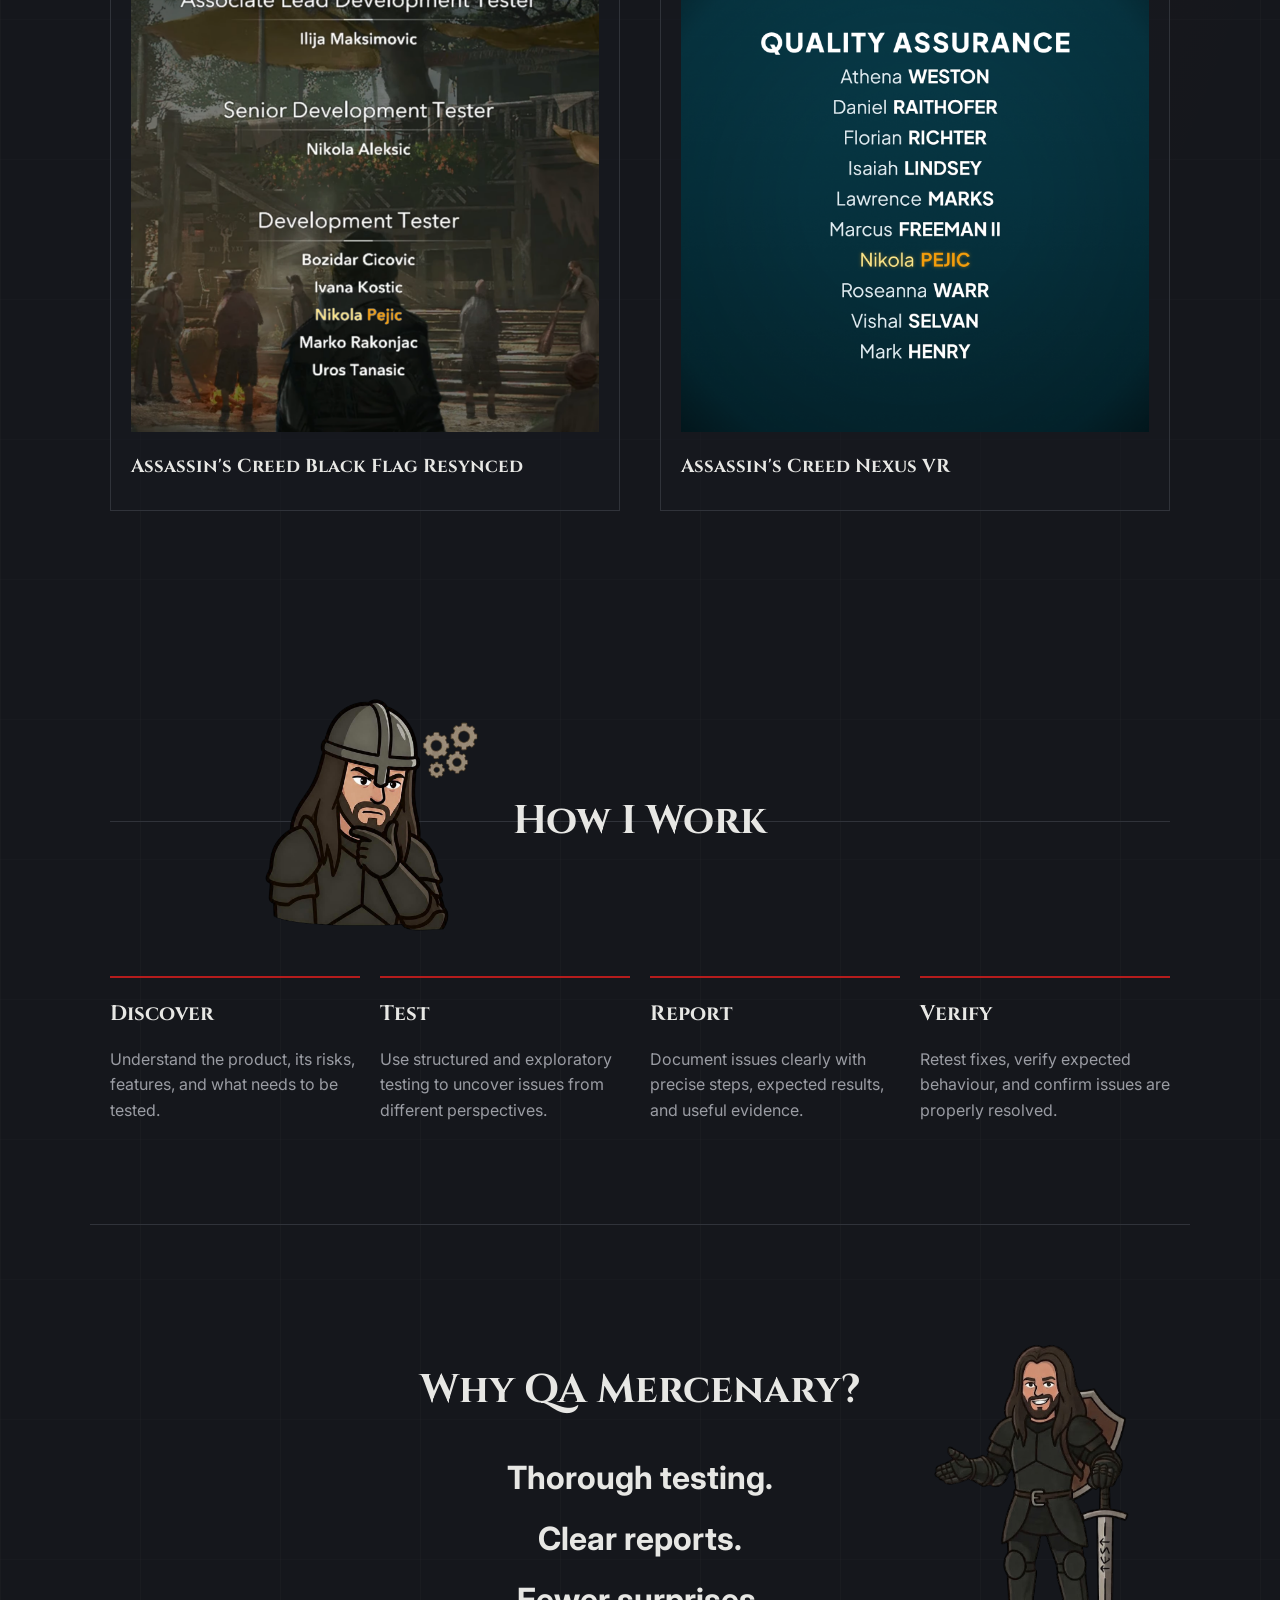
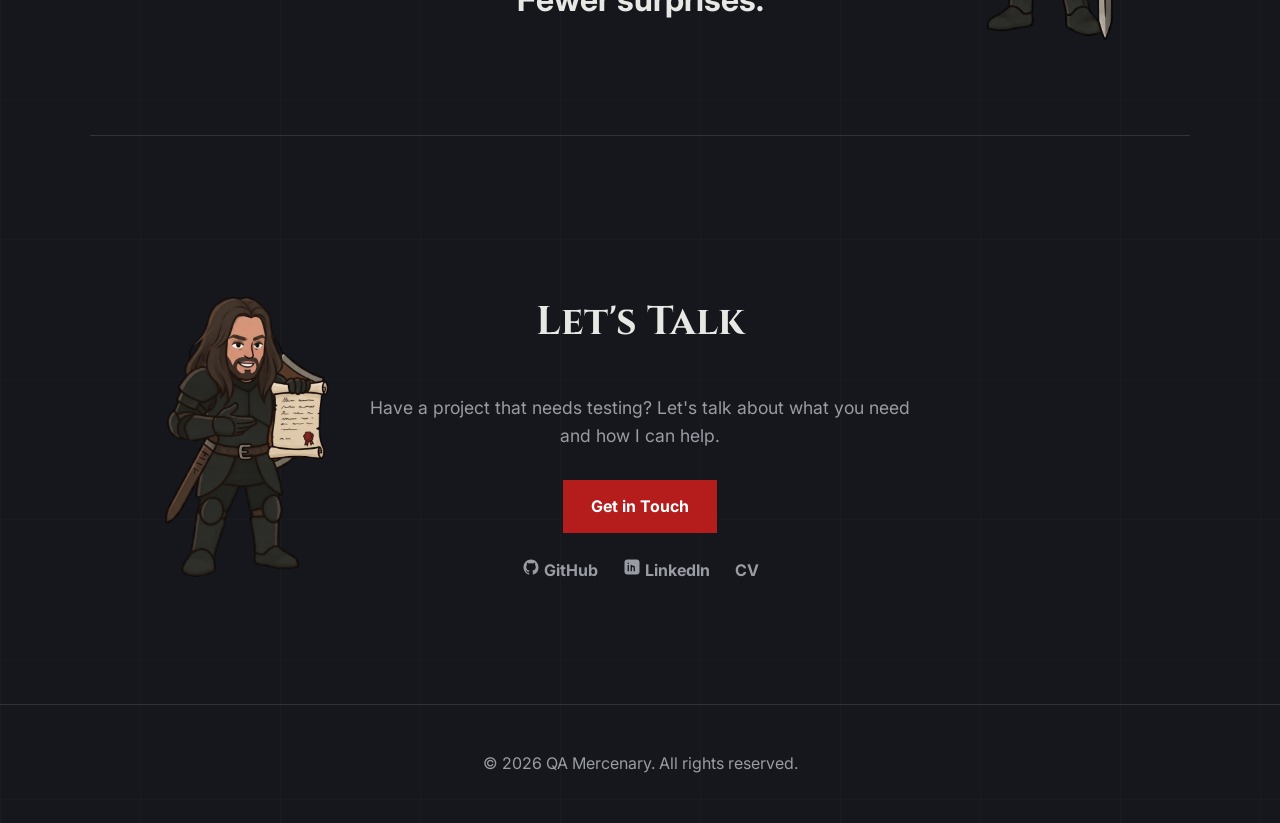
==== commit 57bdfb29: "Polish website layout and content" ====
--- a/index.html
+++ b/index.html
@@ -18,7 +18,7 @@
             <ul>
                 <li><a href="#about">About</a></li>
                 <li><a href="#services">Services</a></li>
-                <a href="#game-qa">Experience</a>
+                <li><a href="#game-qa">Experience</a></li>
                 <li><a href="#how-i-work">How I Work</a></li>
                 <li><a href="#contact">Contact</a></li>
             </ul>
@@ -41,10 +41,10 @@
                     I break it before players do.
                 </h1>
 
-                <p>
-                    Professional QA and testing services focused on finding problems
-                    before they reach your users.
-                </p>
+                     <p>
+    Professional QA and software testing services focused on finding issues early,
+    reproducing them reliably, and helping you ship with confidence.
+                     </p>
                 <a href="#contact" class="hire-badge">
                           Available for Hire
                   </a>
@@ -78,30 +78,29 @@
                 <div class="about-intro">
 
                     <p>
-                        I'm Nikola, a QA professional with 4.5 years of experience
-                        testing AAA games and software.
+                       I'm Nikola, a QA professional with 4.5 years of hands-on experience in AAA game development.
                     </p>
 
                 </div>
 
                 <div class="about-details">
 
-                    <p>
-                        I've worked in development testing at Ubisoft Belgrade,
-                        contributing to major Assassin's Creed projects across
-                        multiple platforms.
-                    </p>
-
-                    <p>
-                        My approach combines structured testing with exploratory
-                        investigation, with a focus on finding issues, reproducing
-                        them reliably and communicating them clearly.
-                    </p>
-
-                </div>
-
-            </div>
-
+            <p>
+                I've worked as a Development Tester at Ubisoft Belgrade,
+                contributing to major franchises across multiple platforms.
+            </p>
+
+            <p>
+                My approach combines structured testing with exploratory investigation,
+                with a focus on finding issues, reproducing them reliably,
+                and communicating them clearly.
+            </p>
+
+        </div>
+
+    </div>
+
+</section>
         </section>
 
 
@@ -121,7 +120,7 @@
                 <h3>Manual Testing</h3>
 
                 <p>
-                    Hands-on testing focused on finding functional and usability issues.
+                    Hands-on testing focused on finding functional, usability, and unexpected issues.
                 </p>
 
             </article>
@@ -131,7 +130,7 @@
                 <h3>Functional Testing</h3>
 
                 <p>
-                    Verifying that features behave according to their requirements.
+                    Verifying that features work as intended and behave according to requirements.
                 </p>
 
             </article>
@@ -141,7 +140,7 @@
                 <h3>Regression Testing</h3>
 
                 <p>
-                    Making sure new changes have not introduced new problems.
+                    Verifying that new changes have not introduced new issues or broken existing functionality.
                 </p>
 
             </article>
@@ -151,8 +150,7 @@
                 <h3>Exploratory Testing</h3>
 
                 <p>
-                    Investigating products beyond predefined test cases to uncover
-                    unexpected issues.
+                    Creating clear, structured test cases and QA documentation that make testing easier to execute, track, and maintain.
                 </p>
 
             </article>
@@ -195,7 +193,8 @@
                 <div class="game-qa-intro">
 
                     <p>
-                        A background in AAA game development spanning multiple platforms, projects, and testing environments, backed by 4.5 years of hands-on QA experience.
+                        4.5 years of hands-on QA experience in AAA game development,
+        across multiple platforms, projects, and testing environments.
                     </p>
 
                 </div>
@@ -293,7 +292,7 @@
                     <h3>Test</h3>
 
                     <p>
-                        Use structured, exploratory, and black-box testing to uncover issues from different perspectives.
+                         Use structured and exploratory testing to uncover issues from different perspectives.
                     </p>
 
                 </li>
@@ -333,11 +332,10 @@
 
         <div class="why-text">
 
-            <h2>Why QA Mercenary?</h2>
-
+               <h2>Why QA Mercenary?</h2>
             <p>Thorough testing.</p>
             <p>Clear reports.</p>
-            <p>Better products.</p>
+            <p>Fewer surprises.</p>
 
         </div>
 
@@ -364,10 +362,10 @@
         <div class="contact-text">
             <h2>Let's Talk</h2>
 
-            <p>
-                Have something that needs testing?
-                Let's talk about your project.
-            </p>
+    <p>
+        Have a project that needs testing?
+        Let's talk about what you need and how I can help.
+    </p>
 
             <a href="mailto:nikolapejic002@gmail.com">
                 Get in Touch
--- a/css/style.css
+++ b/css/style.css
@@ -8,36 +8,10 @@
 
 body {
     margin: 0;
-    background-color: white;
-    color: black;
-    font-family: "Segoe UI", Arial, sans-serif;
+    color: var(--text-main);
+    font-family: var(--font-body);
     line-height: 1.6;
-}
-
-/* ========================================
-   ROOT / VISUAL FOUNDATION
-   ======================================== */
-
-:root {
-    --font-body: "Inter", sans-serif;
-    --font-display: "Cinzel", serif;
-
-    --bg-dark: #15171c;
-    --bg-deep: #0c0e12;
-
-    --surface: #181b21;
-    --surface-hover: #20242c;
-
-    --text-main: #e7e7e4;
-    --text-muted: #9a9ca3;
-
-    --border: #30333a;
-
-    --accent: #b51c1c;
-    --accent-hover: #d32626;
-}
-
-body {
+
     background:
         radial-gradient(
             circle at 50% 0%,
@@ -62,11 +36,32 @@
         80px 80px,
         auto;
 
-    color: var(--text-main);
-    font-family: var(--font-body);
-
     cursor: url("../images/gauntlet.cur"), auto;
 }
+
+/* ========================================
+   ROOT / VISUAL FOUNDATION
+   ======================================== */
+
+:root {
+    --font-body: "Inter", sans-serif;
+    --font-display: "Cinzel", serif;
+
+    --bg-dark: #15171c;
+    --bg-deep: #0c0e12;
+
+    --surface: #181b21;
+    --surface-hover: #20242c;
+
+    --text-main: #e7e7e4;
+    --text-muted: #9a9ca3;
+
+    --border: #30333a;
+
+    --accent: #b51c1c;
+    --accent-hover: #d32626;
+}
+
 
 body::before {
     content: "";
@@ -270,11 +265,14 @@
     text-transform: uppercase;
 
     white-space: nowrap;
-}
-.hire-badge {
     text-decoration: none;
+
     cursor: url("../images/gauntlet.cur"), pointer;
-    transition: border-color .2s ease, color .2s ease, background-color .2s ease;
+
+    transition:
+        border-color 0.2s ease,
+        color 0.2s ease,
+        background-color 0.2s ease;
 }
 
 .hire-badge:hover {
@@ -789,8 +787,6 @@
 
 #about > h2,
 #services .services-header h2,
-#game-qa > h2,
-#how-i-work > h2,
 #why-qa-mercenary > h2,
 #contact > h2 {
     text-align: center;
@@ -990,8 +986,3 @@
         order: 2;
     }
 }
-
-#about > h2 {
-    width: 100%;
-    text-align: center;
-}
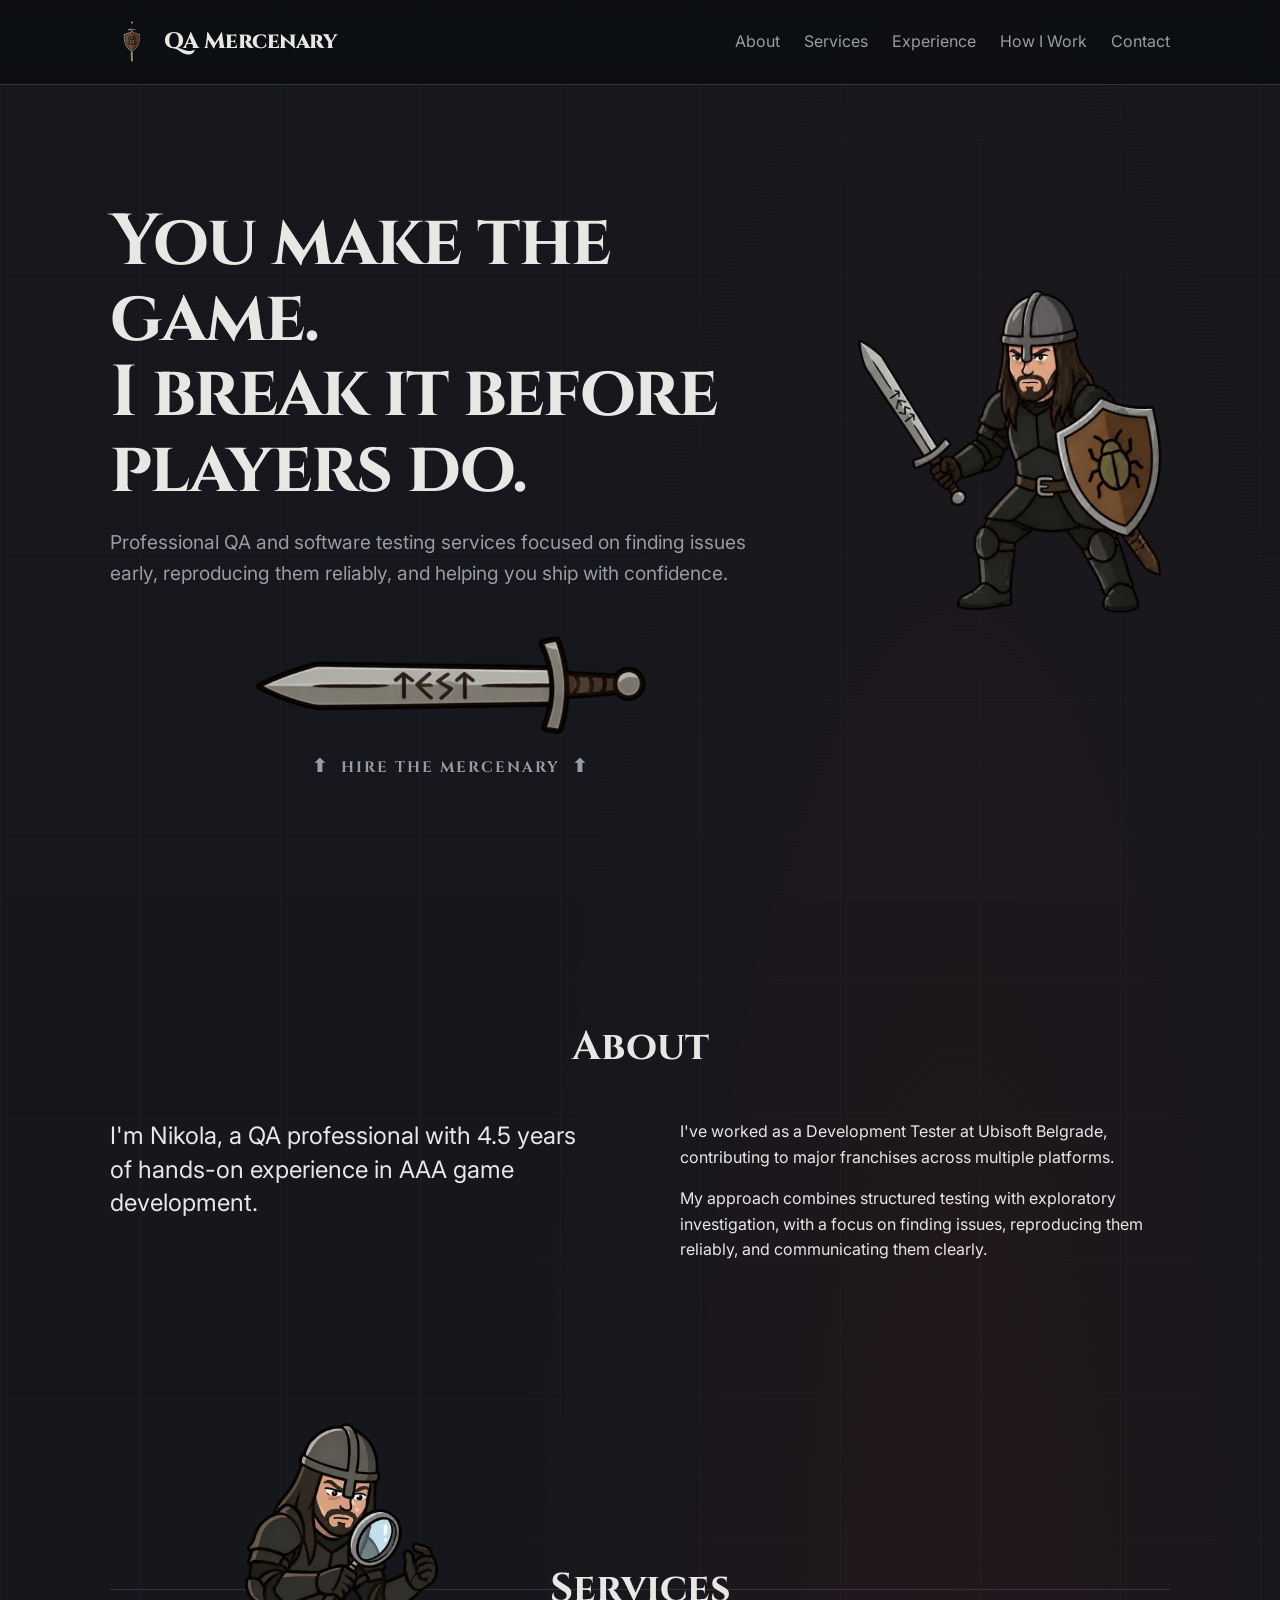
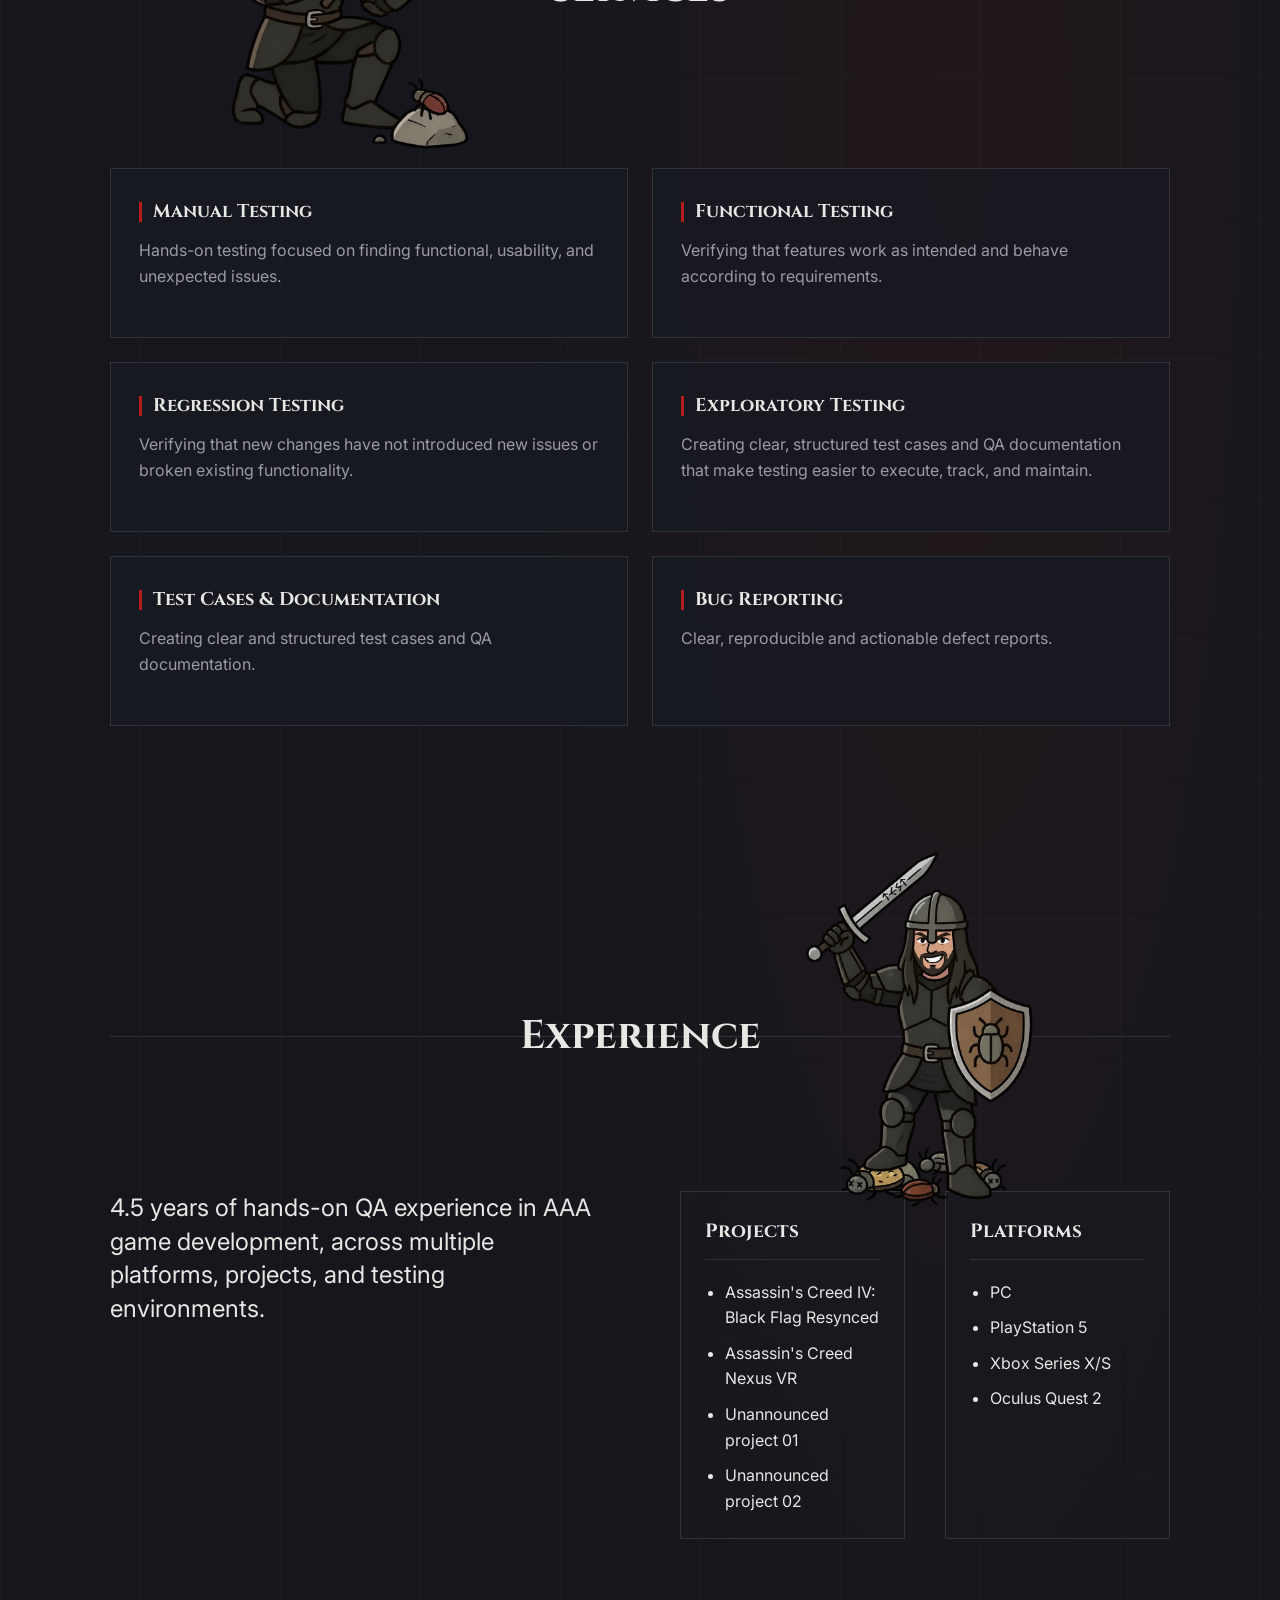
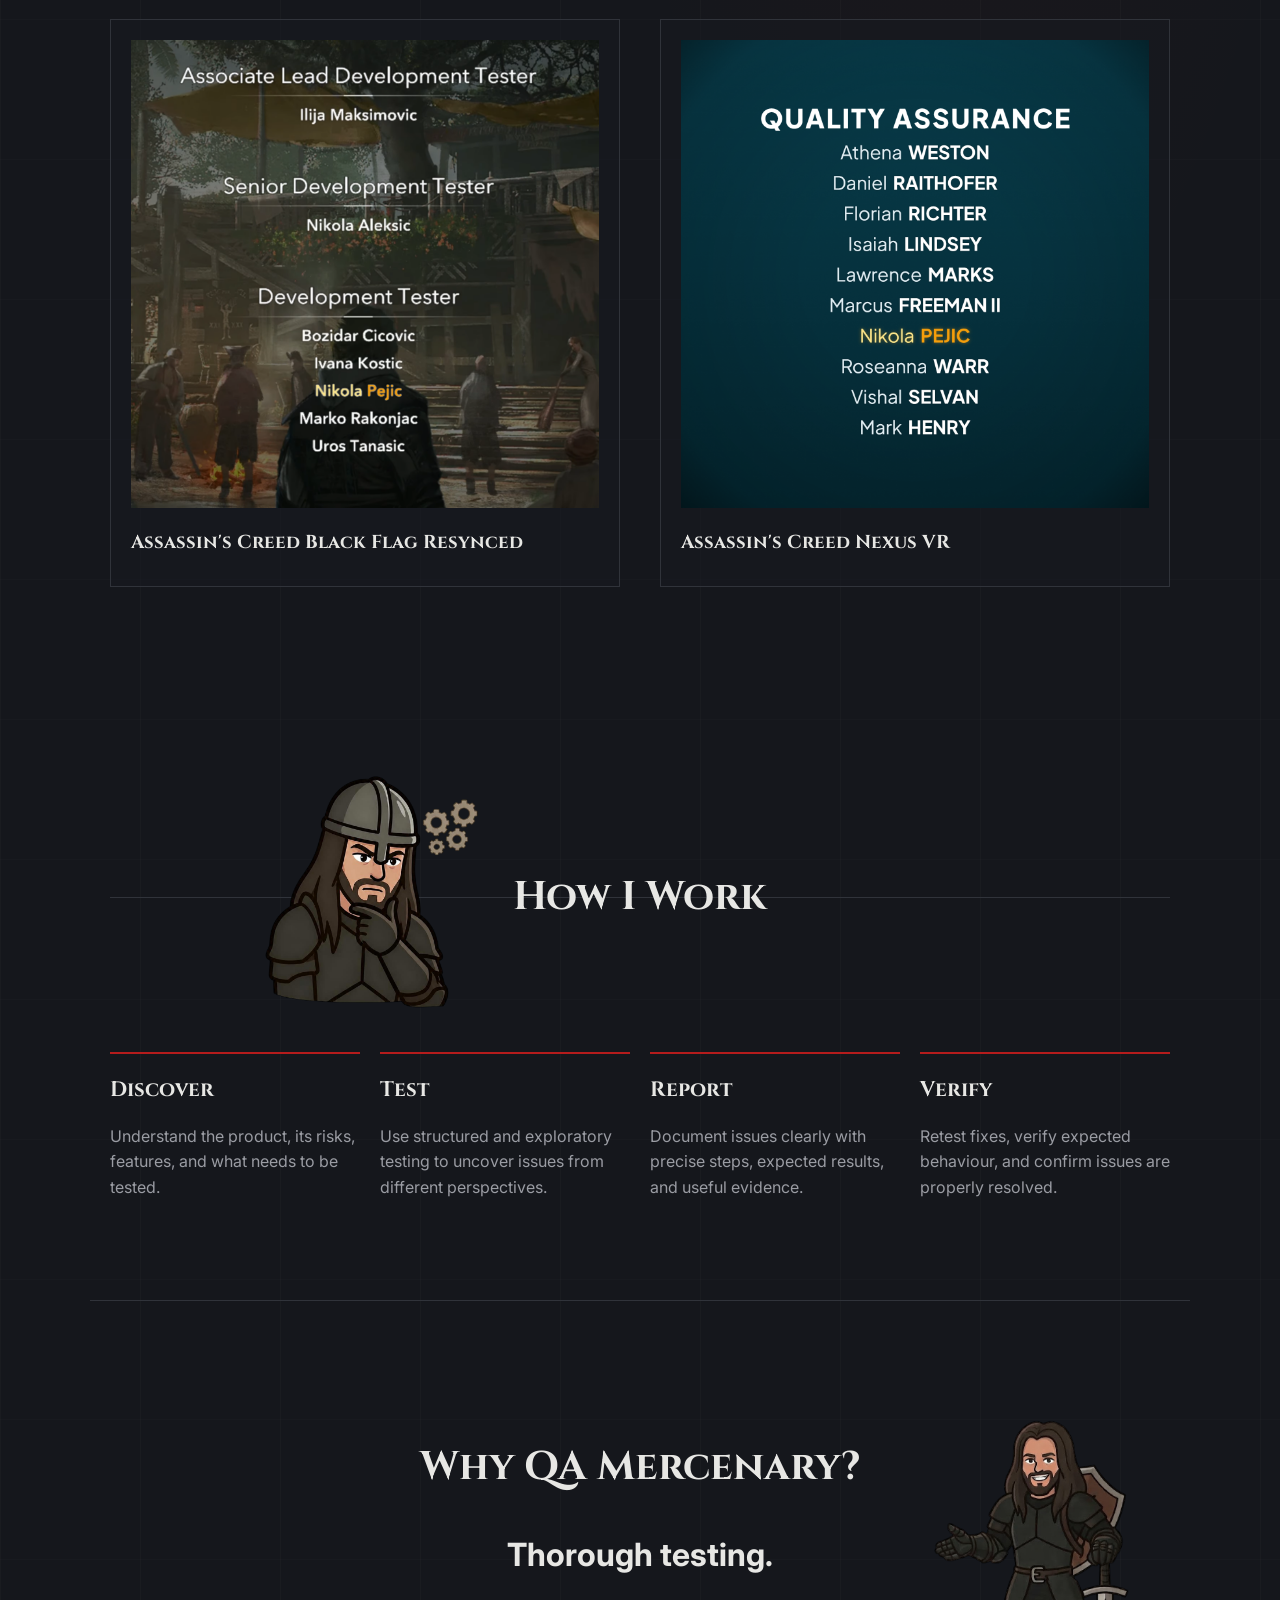
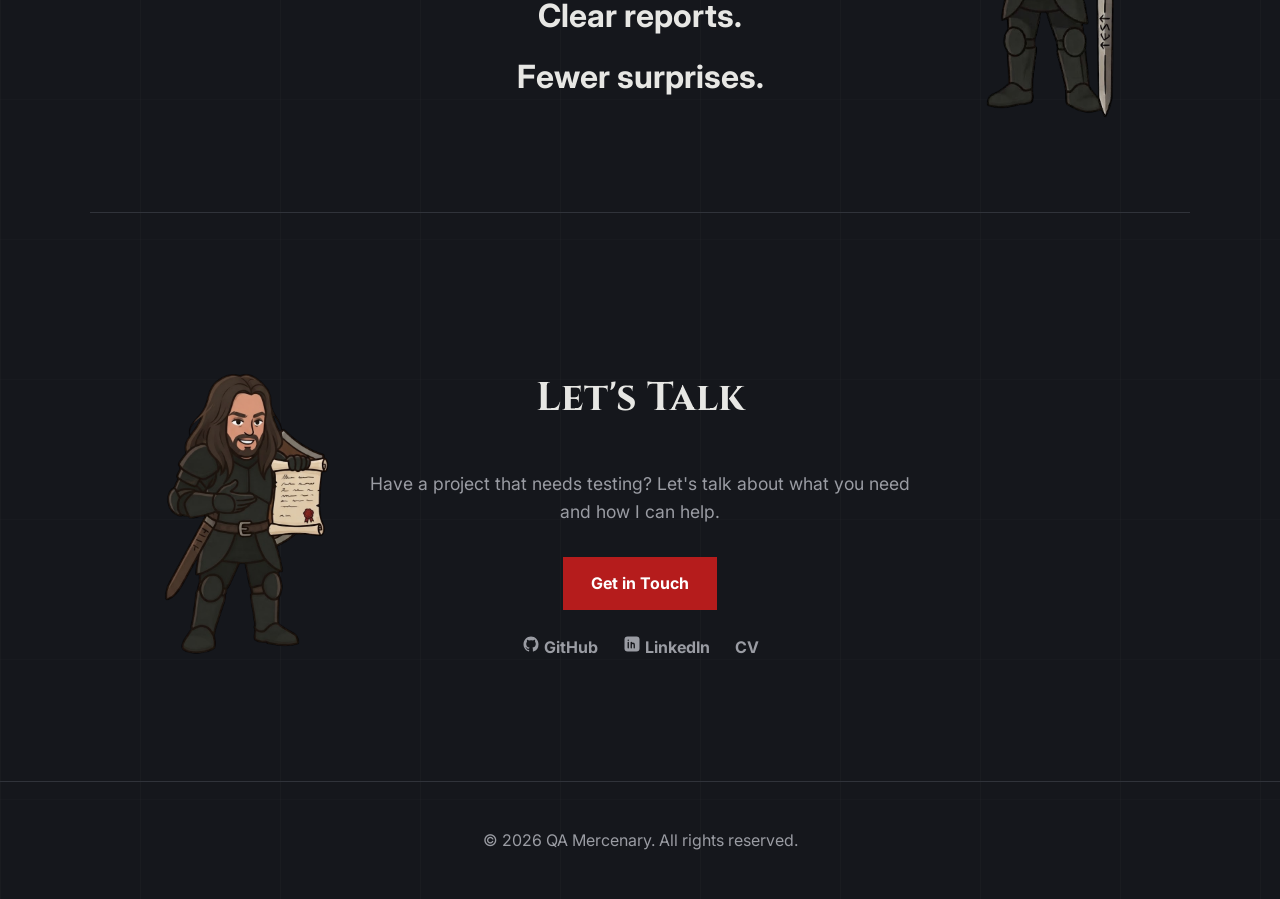
==== commit 5fcb4672: "Refine hero sword CTA and remove unused badge styles" ====
--- a/index.html
+++ b/index.html
@@ -45,9 +45,17 @@
     Professional QA and software testing services focused on finding issues early,
     reproducing them reliably, and helping you ship with confidence.
                      </p>
-                <a href="#contact" class="hire-badge">
-                          Available for Hire
-                  </a>
+
+<div class="sword-cta">
+    <a href="#contact" aria-label="Hire the QA Mercenary">
+        <img
+            src="images/test-sword.png"
+            alt="Hire the QA Mercenary"
+        >
+    </a>
+
+    <span>HIRE THE MERCENARY</span>
+</div>
 
             </div>
 
--- a/css/style.css
+++ b/css/style.css
@@ -248,38 +248,6 @@
     display: block;
 }
 
-.hire-badge {
-    display: inline-block;
-
-    margin-top: 22px;
-    padding: 8px 14px;
-
-    border: 1px solid #4caf50;
-    background: rgba(12, 14, 18, 0.9);
-    color: #6fcf72;
-
-    font-family: var(--font-display);
-    font-size: 0.75rem;
-    font-weight: 600;
-    letter-spacing: 1.5px;
-    text-transform: uppercase;
-
-    white-space: nowrap;
-    text-decoration: none;
-
-    cursor: url("../images/gauntlet.cur"), pointer;
-
-    transition:
-        border-color 0.2s ease,
-        color 0.2s ease,
-        background-color 0.2s ease;
-}
-
-.hire-badge:hover {
-    border-color: #4da3ff;
-    color: #7dbdff;
-    background-color: rgba(77, 163, 255, 0.08);
-}
 
 #hero h1 {
     font-size: 4.5rem;
@@ -854,12 +822,6 @@
         max-width: 260px;
     }
 
-    .hire-badge {
-        margin-top: 22px;
-        top: auto;
-        right: auto;
-        transform: none;
-    }
 
     /* About / Game QA */
 
@@ -986,3 +948,157 @@
         order: 2;
     }
 }
+/* =========================
+   BUG SPOTTED
+   ========================= */
+
+.hidden-bug {
+    position: fixed;
+    width: 36px;
+    height: 36px;
+    z-index: 9999;
+    cursor: url("../images/gauntlet.cur"), pointer;
+    opacity: 0;
+    pointer-events: none;
+}
+
+.hidden-bug.visible {
+    opacity: 0.85;
+    pointer-events: auto;
+}
+
+.hidden-bug:hover .bug-sprite {
+    filter: drop-shadow(0 0 7px rgba(181, 28, 28, 0.8));
+}
+
+.bug-sprite {
+    width: 100%;
+    height: 100%;
+    display: block;
+    animation: bug-float 2.5s ease-in-out infinite;
+}
+
+.bug-message {
+    position: absolute;
+    left: 50%;
+    bottom: 46px;
+
+    white-space: nowrap;
+
+    padding: 8px 12px;
+    border: 1px solid rgba(181, 28, 28, 0.7);
+    border-radius: 4px;
+
+    background: rgba(15, 15, 15, 0.92);
+    color: #f1e8d0;
+
+    font-family: inherit;
+    font-size: 12px;
+    font-weight: 600;
+    letter-spacing: 0.08em;
+
+    opacity: 0;
+    pointer-events: none;
+
+    transition: opacity 0.25s ease;
+
+    /* JS counter-rotates this so the text stays horizontal */
+    transform: translateX(-50%);
+}
+
+.bug-message.visible {
+    opacity: 1;
+}
+
+@keyframes bug-float {
+    0%, 100% {
+        transform: translateY(0);
+    }
+
+    50% {
+        transform: translateY(-5px);
+    }
+}
+/* =========================
+   TEST SWORD CTA
+   ========================= */
+
+.sword-cta {
+    margin-top: 35px;
+
+    display: flex;
+    flex-direction: column;
+    align-items: center;
+
+    width: 100%;
+}
+
+.sword-cta a {
+    display: block;
+    width: 400px;
+
+    text-decoration: none;
+
+    transition:
+        transform 0.25s ease,
+        filter 0.25s ease;
+}
+
+.sword-cta img {
+    display: block;
+    width: 100%;
+    height: auto;
+
+    transition:
+        filter 0.25s ease,
+        transform 0.25s ease;
+}
+
+.sword-cta span {
+    margin-top: 6px;
+
+    font-family: var(--font-display);
+    font-size: 0.95rem;
+    font-weight: 700;
+    letter-spacing: 2px;
+
+    color: var(--text-muted);
+
+    transition:
+        color 0.25s ease,
+        letter-spacing 0.25s ease;
+}
+
+.sword-cta span::before,
+.sword-cta span::after {
+    content: "⬆";
+    display: inline-block;
+
+    margin: 0 12px;
+
+    font-size: 1.15rem;
+    font-weight: 900;
+    color: inherit;
+
+    transition:
+        transform 0.25s ease,
+        color 0.25s ease;
+}
+
+.sword-cta:hover a {
+    transform: translateY(-5px) rotate(-2deg);
+}
+
+.sword-cta:hover img {
+    filter: drop-shadow(0 0 10px rgba(181, 28, 28, 0.55));
+}
+
+.sword-cta:hover span {
+    color: var(--accent-hover);
+    letter-spacing: 2.5px;
+}
+
+.sword-cta:hover span::before,
+.sword-cta:hover span::after {
+    transform: translateY(-3px);
+}
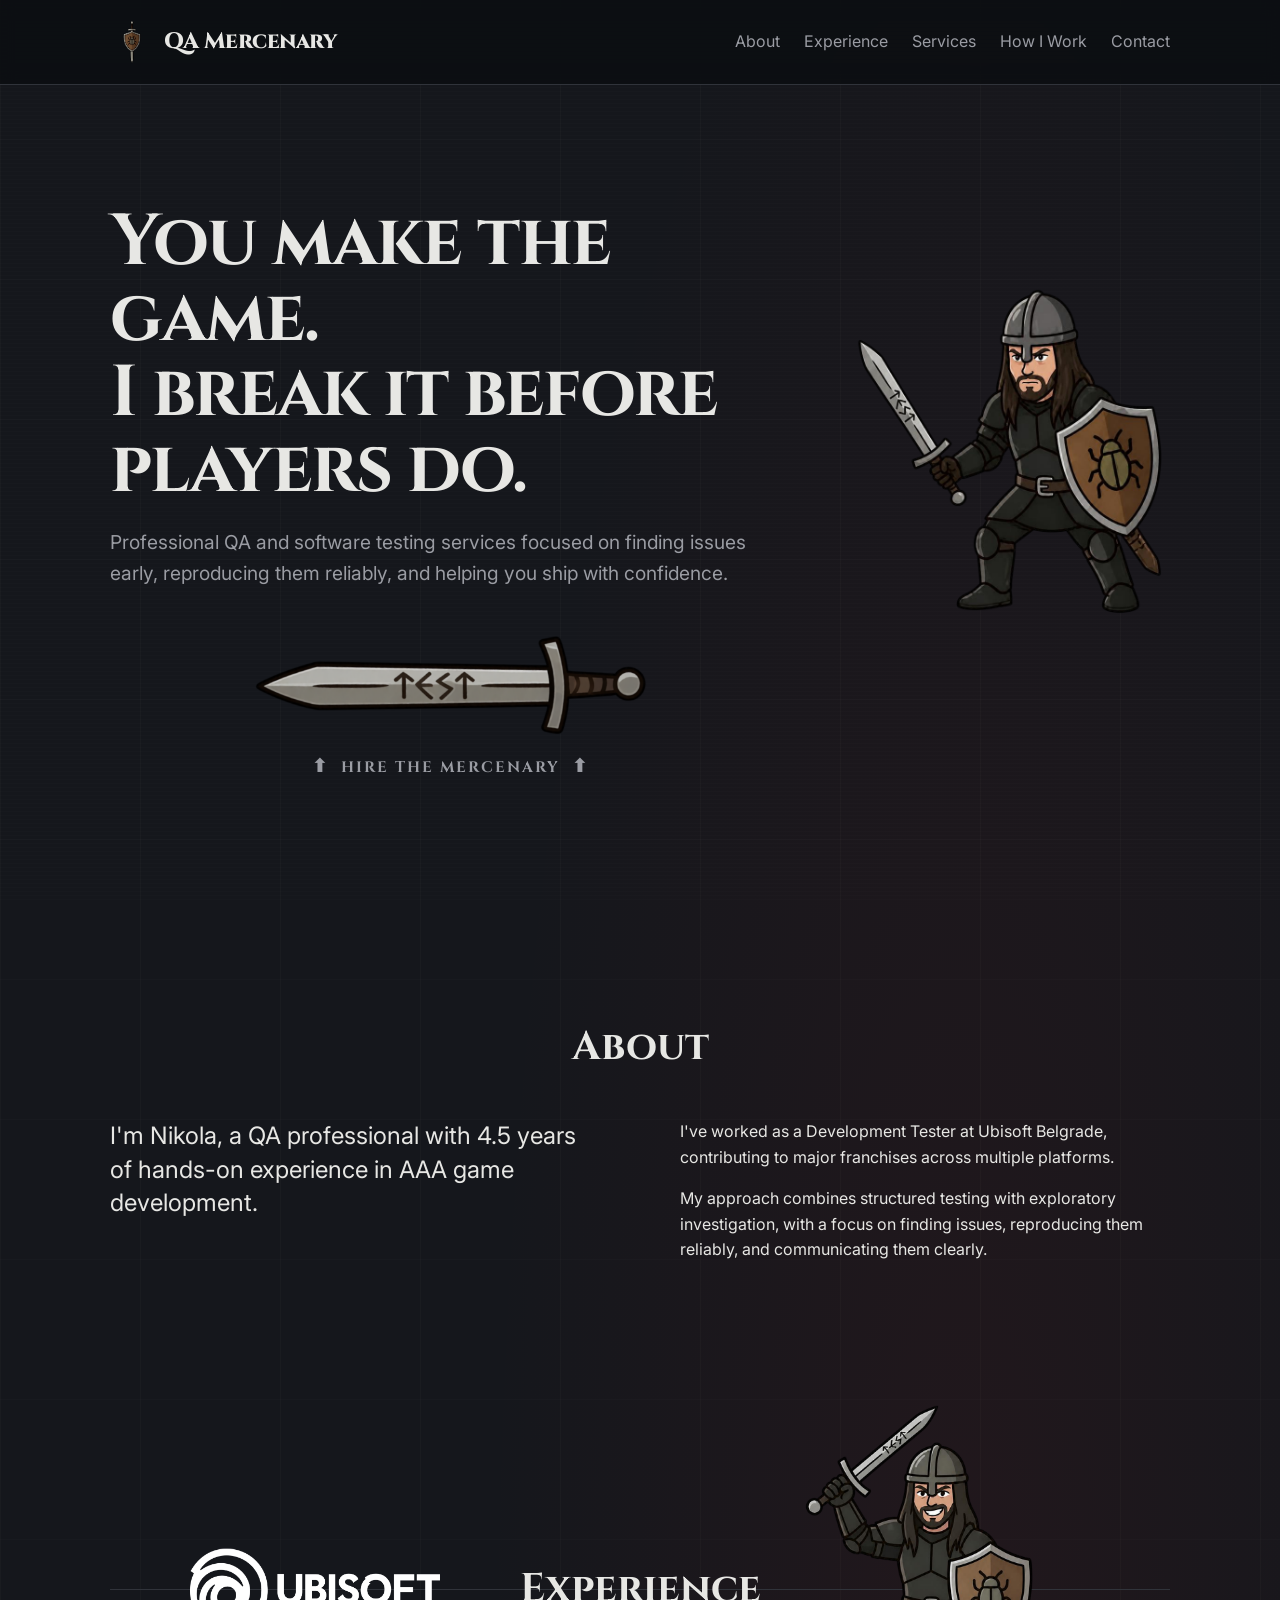
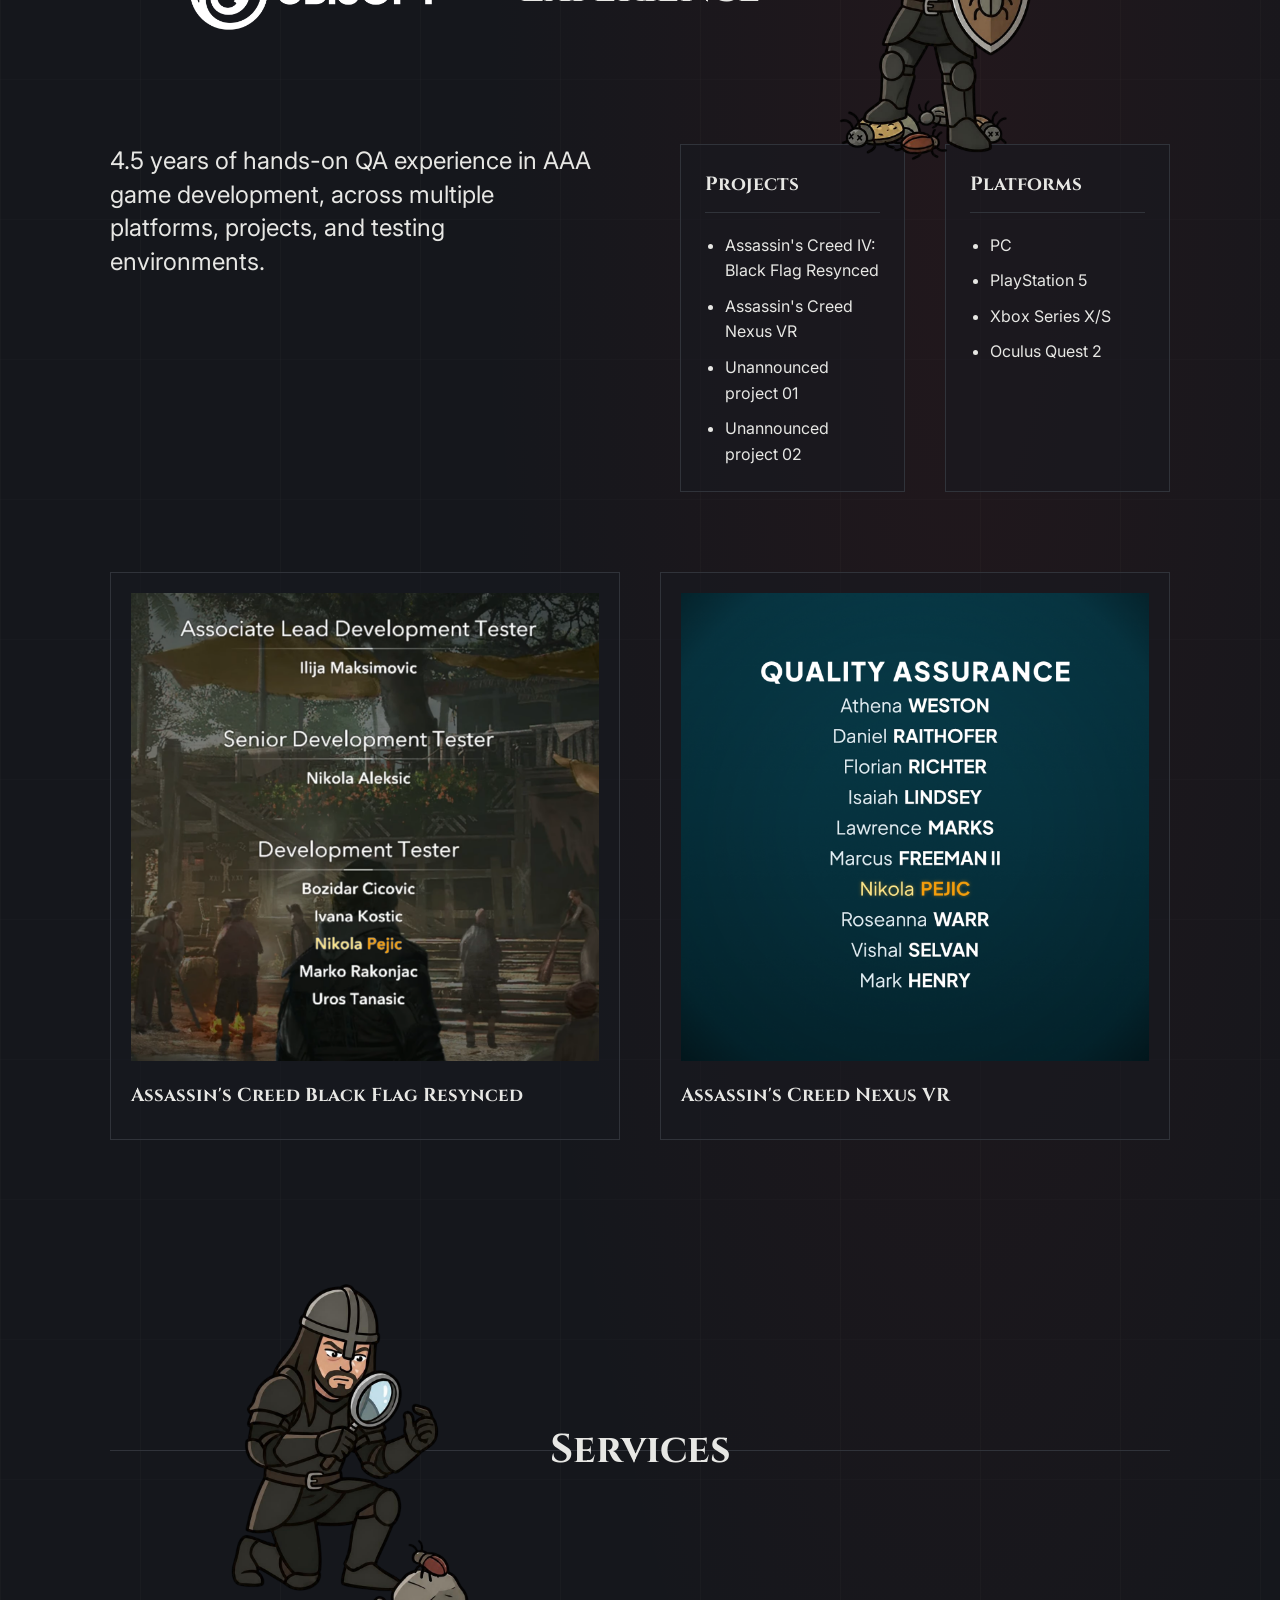
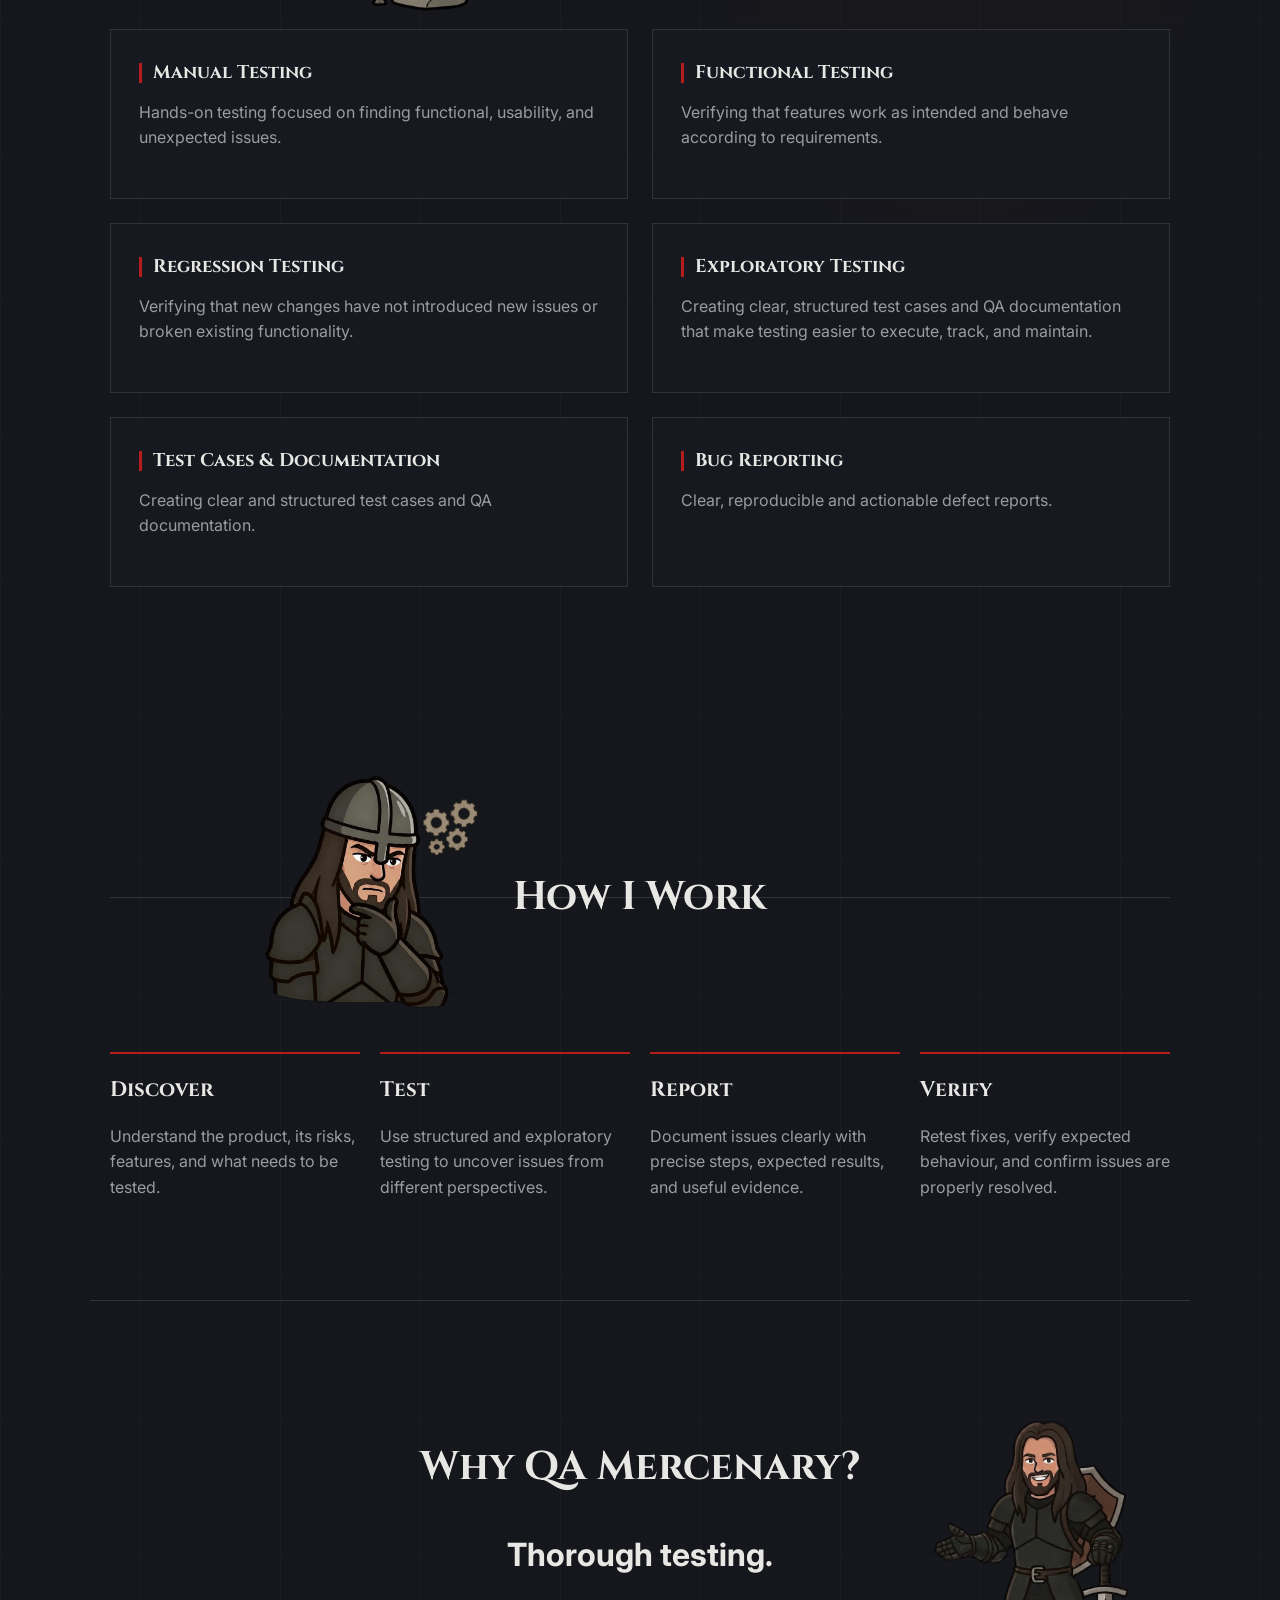
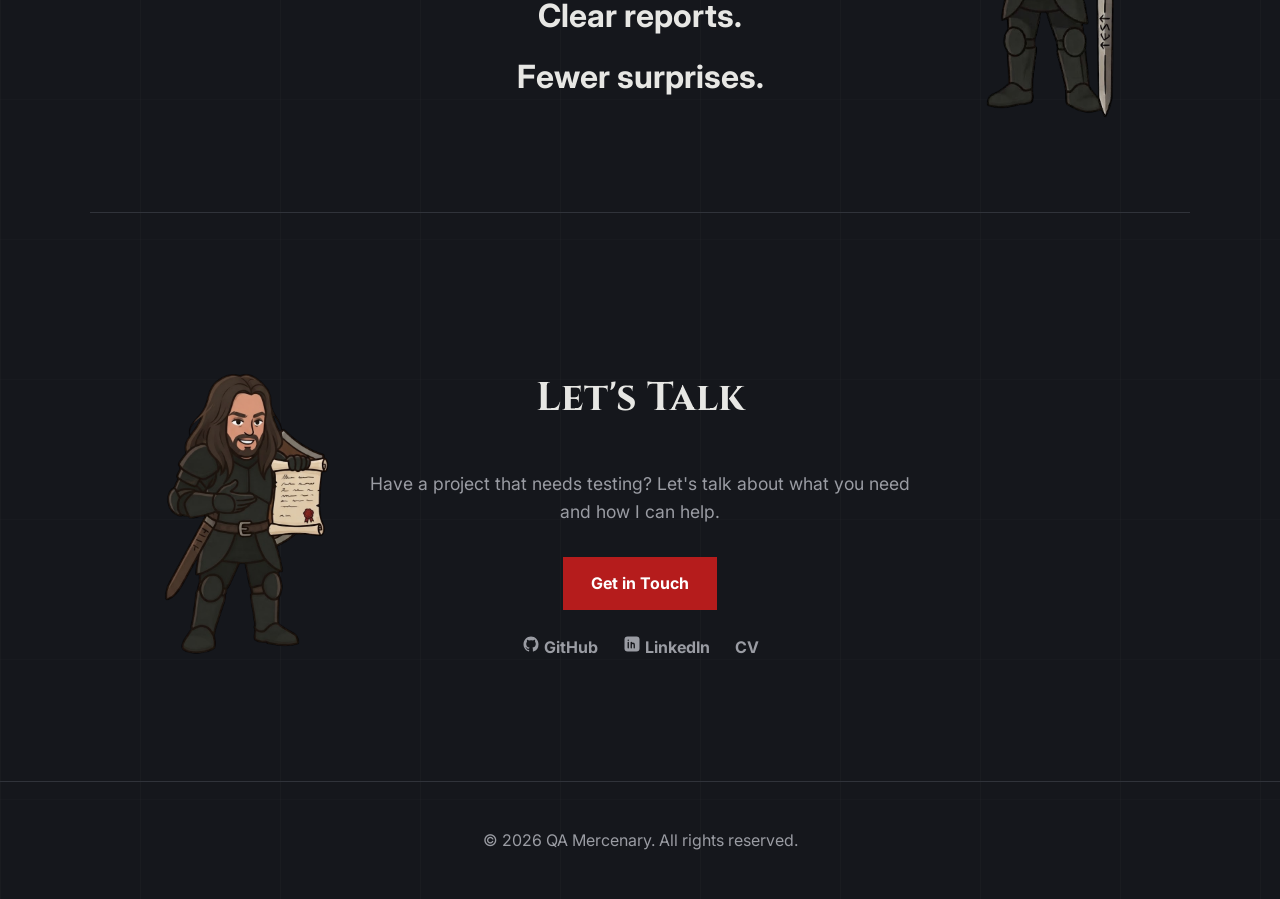
==== commit 8fdce9ee: "Polish mobile layouts for Game QA and How I Work" ====
--- a/index.html
+++ b/index.html
@@ -16,11 +16,11 @@
             <a href="#hero">QA Mercenary</a>
 
             <ul>
-                <li><a href="#about">About</a></li>
-                <li><a href="#services">Services</a></li>
-                <li><a href="#game-qa">Experience</a></li>
-                <li><a href="#how-i-work">How I Work</a></li>
-                <li><a href="#contact">Contact</a></li>
+<li><a href="#about">About</a></li>
+<li><a href="#game-qa">Experience</a></li>
+<li><a href="#services">Services</a></li>
+<li><a href="#how-i-work">How I Work</a></li>
+<li><a href="#contact">Contact</a></li>
             </ul>
 
         </nav>
@@ -109,89 +109,20 @@
     </div>
 
 </section>
-        </section>
-
-
-        <!-- ========================================
-             SERVICES
-             ======================================== -->
-
-        <section id="services">
-
-          <div class="services-header">
-    <img src="images/qa-mercenary-finding-bugs.png" alt="QA Mercenary finding bugs">
-    <h2>Services</h2>
-</div>
-
-            <article>
-
-                <h3>Manual Testing</h3>
-
-                <p>
-                    Hands-on testing focused on finding functional, usability, and unexpected issues.
-                </p>
-
-            </article>
-
-            <article>
-
-                <h3>Functional Testing</h3>
-
-                <p>
-                    Verifying that features work as intended and behave according to requirements.
-                </p>
-
-            </article>
-
-            <article>
-
-                <h3>Regression Testing</h3>
-
-                <p>
-                    Verifying that new changes have not introduced new issues or broken existing functionality.
-                </p>
-
-            </article>
-
-            <article>
-
-                <h3>Exploratory Testing</h3>
-
-                <p>
-                    Creating clear, structured test cases and QA documentation that make testing easier to execute, track, and maintain.
-                </p>
-
-            </article>
-
-            <article>
-
-                <h3>Test Cases & Documentation</h3>
-
-                <p>
-                    Creating clear and structured test cases and QA documentation.
-                </p>
-
-            </article>
-
-            <article>
-
-                <h3>Bug Reporting</h3>
-
-                <p>
-                    Clear, reproducible and actionable defect reports.
-                </p>
-
-            </article>
-
-        </section>
-
-
-        <!-- ========================================
+       
+
+         <!-- ========================================
              Experience
              ======================================== -->
 
        <section id="game-qa">
     <div class="game-qa-header">
+            <img
+        src="images/ubisoft-logo.png"
+        alt="Ubisoft"
+        class="ubisoft-logo"
+    >
+    
         <h2>Experience</h2>
         <img src="images/qa-mercenary-victory.png" alt="QA Mercenary celebrating a game QA victory">
     </div>
@@ -270,6 +201,83 @@
             </div>
 
         </section>
+
+
+        <!-- ========================================
+             SERVICES
+             ======================================== -->
+
+        <section id="services">
+
+          <div class="services-header">
+    <img src="images/qa-mercenary-finding-bugs.png" alt="QA Mercenary finding bugs">
+    <h2>Services</h2>
+</div>
+
+            <article>
+
+                <h3>Manual Testing</h3>
+
+                <p>
+                    Hands-on testing focused on finding functional, usability, and unexpected issues.
+                </p>
+
+            </article>
+
+            <article>
+
+                <h3>Functional Testing</h3>
+
+                <p>
+                    Verifying that features work as intended and behave according to requirements.
+                </p>
+
+            </article>
+
+            <article>
+
+                <h3>Regression Testing</h3>
+
+                <p>
+                    Verifying that new changes have not introduced new issues or broken existing functionality.
+                </p>
+
+            </article>
+
+            <article>
+
+                <h3>Exploratory Testing</h3>
+
+                <p>
+                    Creating clear, structured test cases and QA documentation that make testing easier to execute, track, and maintain.
+                </p>
+
+            </article>
+
+            <article>
+
+                <h3>Test Cases & Documentation</h3>
+
+                <p>
+                    Creating clear and structured test cases and QA documentation.
+                </p>
+
+            </article>
+
+            <article>
+
+                <h3>Bug Reporting</h3>
+
+                <p>
+                    Clear, reproducible and actionable defect reports.
+                </p>
+
+            </article>
+
+        </section>
+
+
+       
 
 
         <!-- ========================================
--- a/css/style.css
+++ b/css/style.css
@@ -370,42 +370,96 @@
     z-index: 1;
 }
 .game-qa-header {
+
     grid-column: 1 / -1;
+
     position: relative;
+
     height: 220px;
+
     display: flex;
+
     justify-content: center;
+
     align-items: center;
+
     margin-bottom: 45px;
+
 }
 
 .game-qa-header::before {
+
     content: "";
+
     position: absolute;
+
     left: 0;
+
     right: 0;
+
     top: 50%;
+
     height: 1px;
+
     background: var(--border);
+
     z-index: 0;
+
 }
 
 .game-qa-header h2 {
+
     margin: 0;
+
     text-align: center;
+
     z-index: 1;
-}
-
-.game-qa-header img {
+
+}
+
+/* Ubisoft logo */
+
+.game-qa-header .ubisoft-logo {
+
     position: absolute;
+
+    width: 250px;
+
+    height: auto;
+
+    left: calc(50% - 450px);
+
+    top: 50%;
+
+    transform: translateY(-50%);
+
+    display: block;
+
+    z-index: 1;
+
+}
+
+/* Victory mascot */
+
+.game-qa-header > img:not(.ubisoft-logo) {
+
+    position: absolute;
+
     width: 300px;
+
     height: auto;
+
     right: calc(50% - 280px);
+
     transform: translateX(50%);
+
     display: block;
+
     z-index: 1;
-}
-
+
+
+
+}
 
 /* ========================================
    ABOUT
@@ -859,19 +913,58 @@
     }
 
     .game-qa-header {
-        height: 220px;
-    }
-
-    .game-qa-header img {
-        width: 260px;
-        right: 50%;
-        transform: translateX(50%);
-        z-index: 0;
-    }
-
-    .game-qa-header h2 {
-        z-index: 1;
-    }
+    height: auto;
+
+    display: flex;
+    flex-direction: column;
+
+    justify-content: flex-start;
+    align-items: center;
+
+    gap: 0;
+
+    margin-bottom: 45px;
+}
+
+.game-qa-header::before {
+    display: none;
+}
+
+.game-qa-header .ubisoft-logo {
+    position: static;
+
+    width: 180px;
+    height: auto;
+
+    transform: none;
+
+    margin-bottom: 15px;
+
+    order: 1;
+}
+
+.game-qa-header h2 {
+    order: 2;
+
+    margin: 0;
+
+    font-size: 2.2rem;
+
+    text-align: center;
+}
+
+.game-qa-header > img:not(.ubisoft-logo) {
+    position: static;
+
+    width: 220px;
+    height: auto;
+
+    transform: none;
+
+    margin-top: 15px;
+
+    order: 3;
+}
 
     .game-qa-portfolio {
         grid-template-columns: 1fr;
@@ -894,6 +987,7 @@
         left: 50%;
         transform: translateX(-50%);
         z-index: 0;
+        bottom: 32%;
     }
 
     .how-i-work-header h2 {
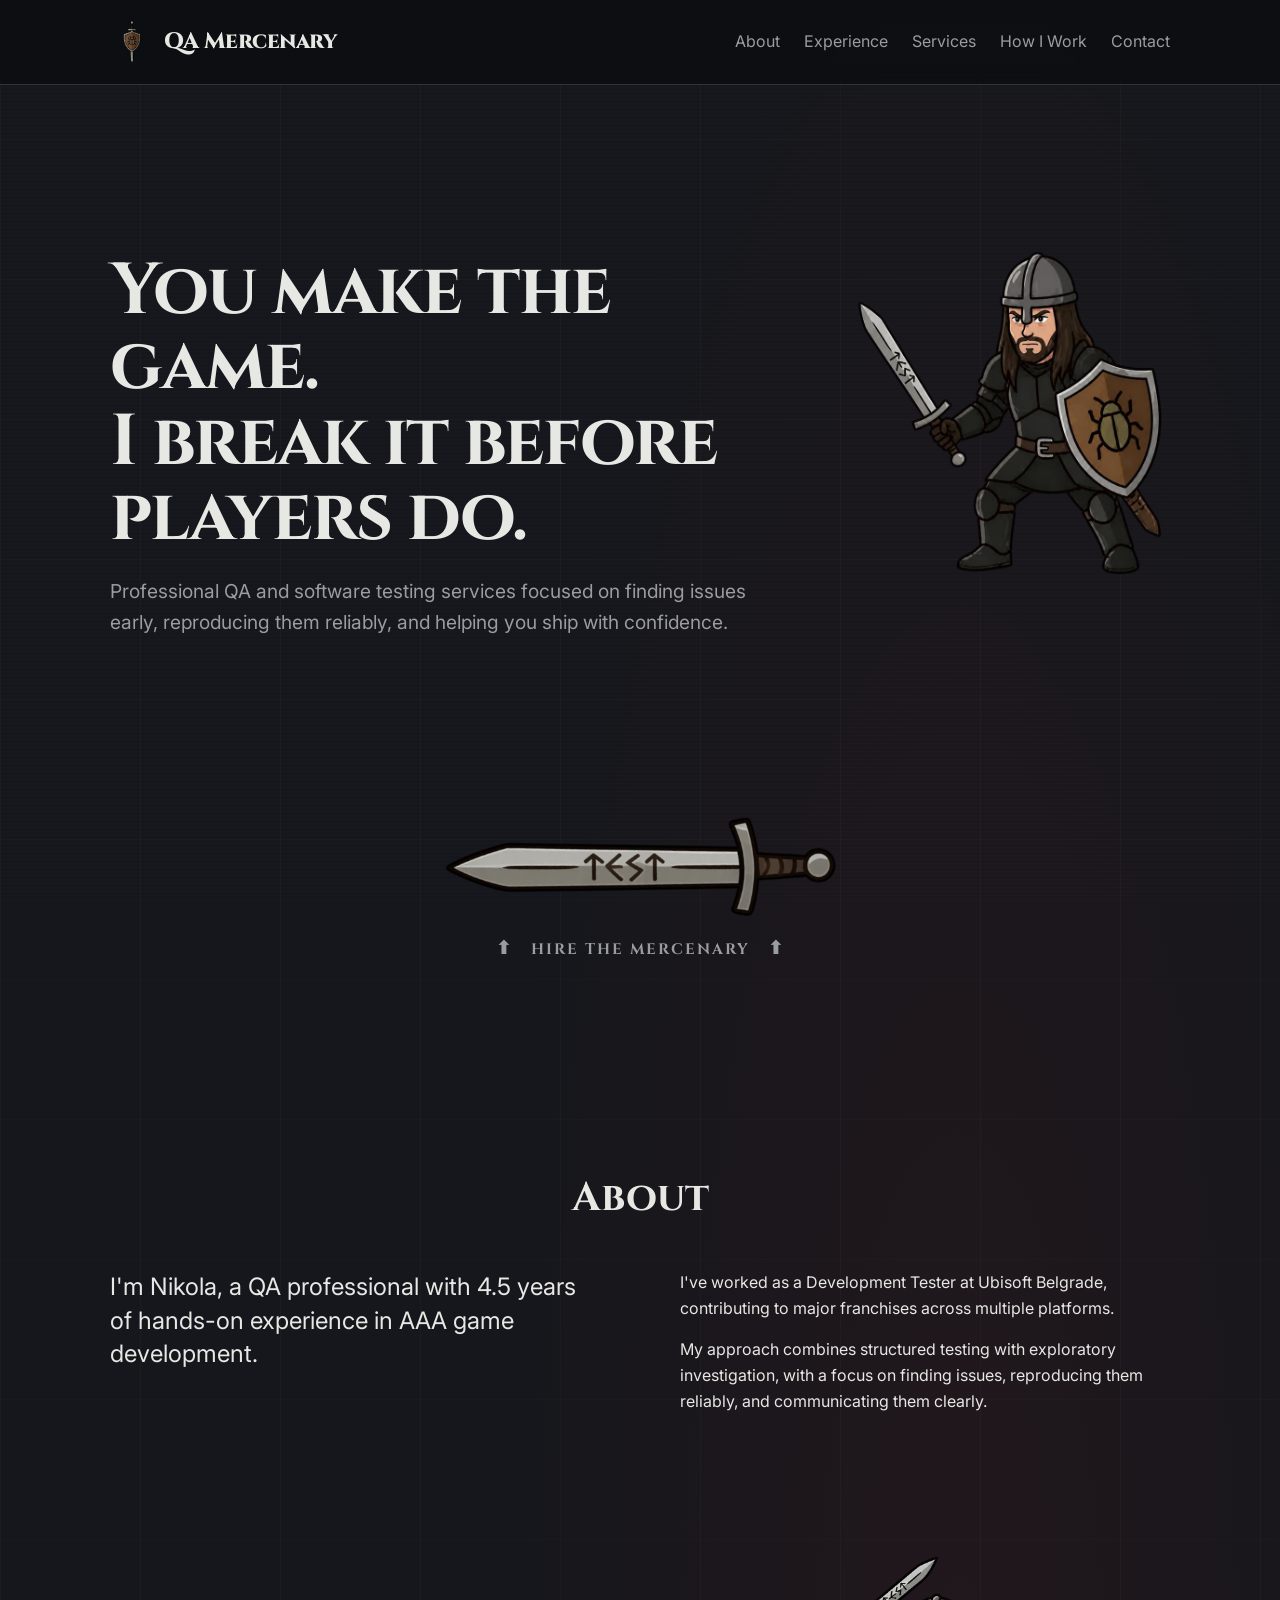
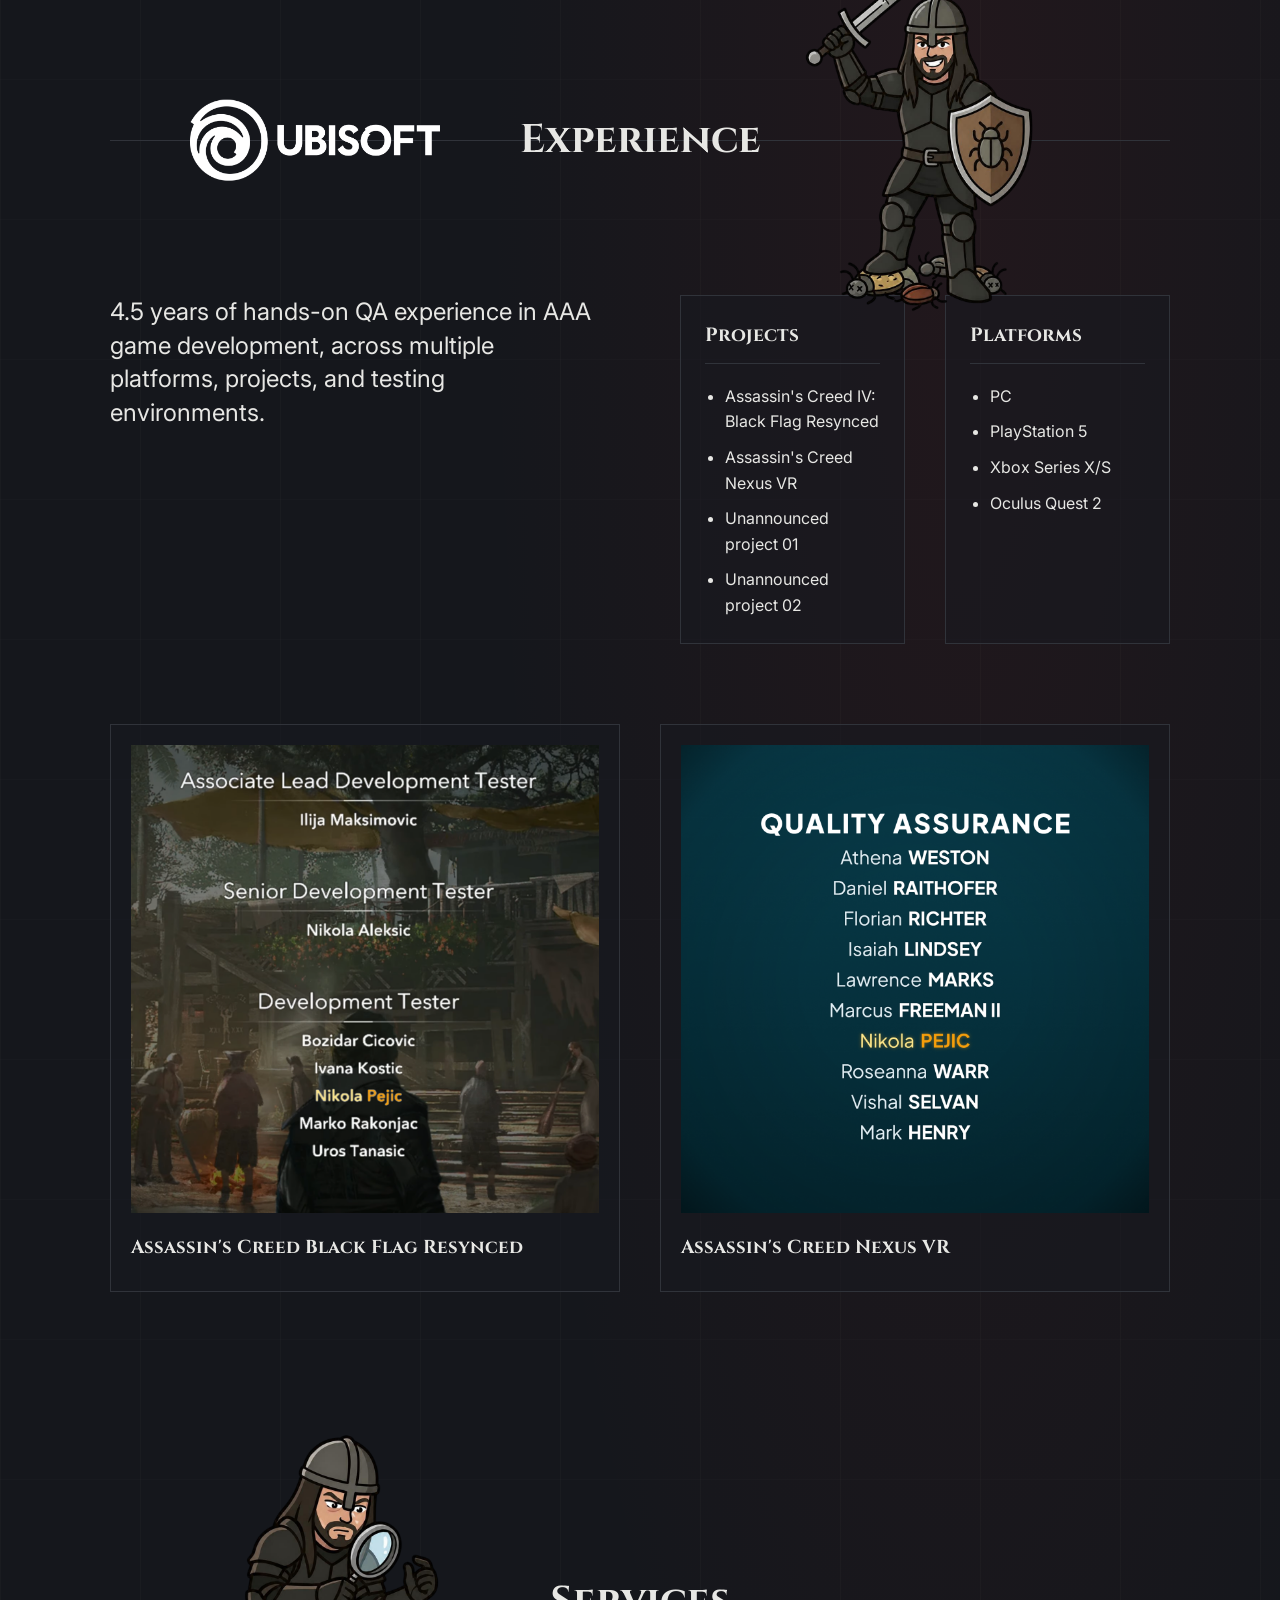
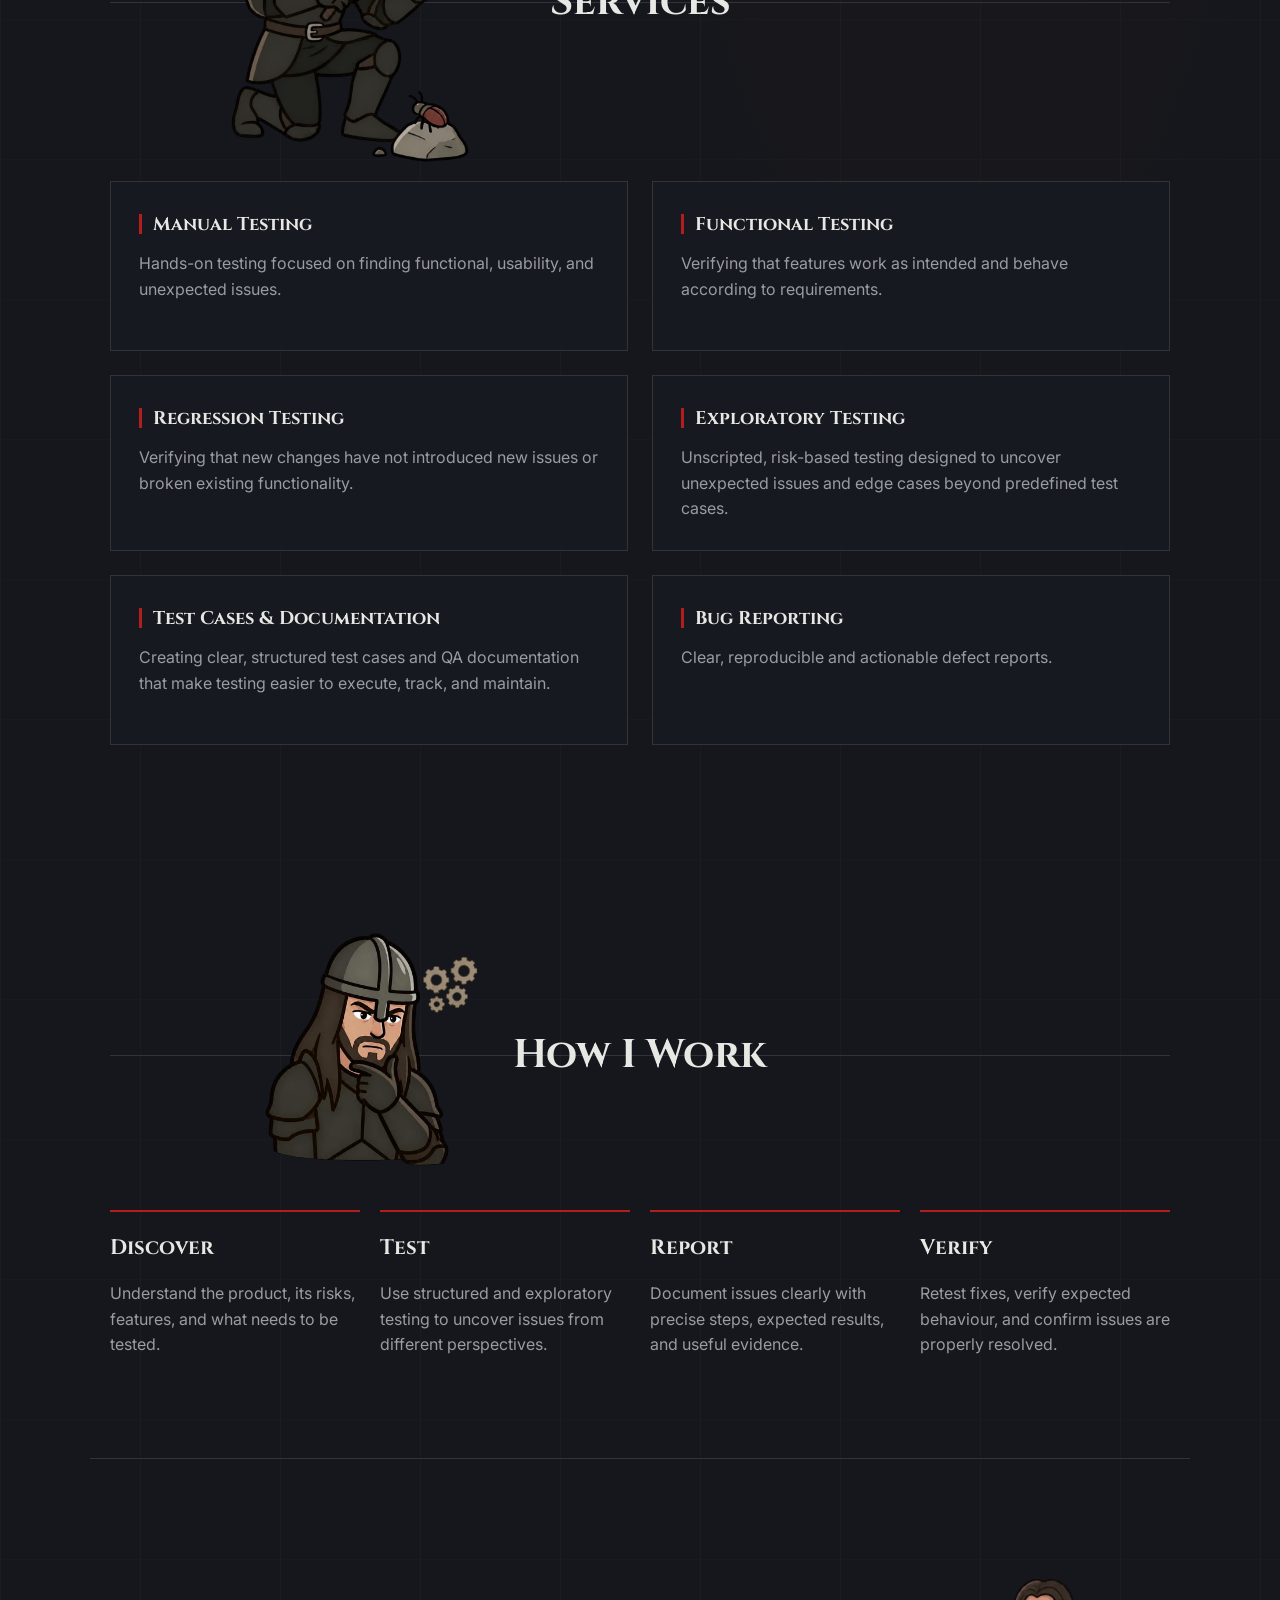
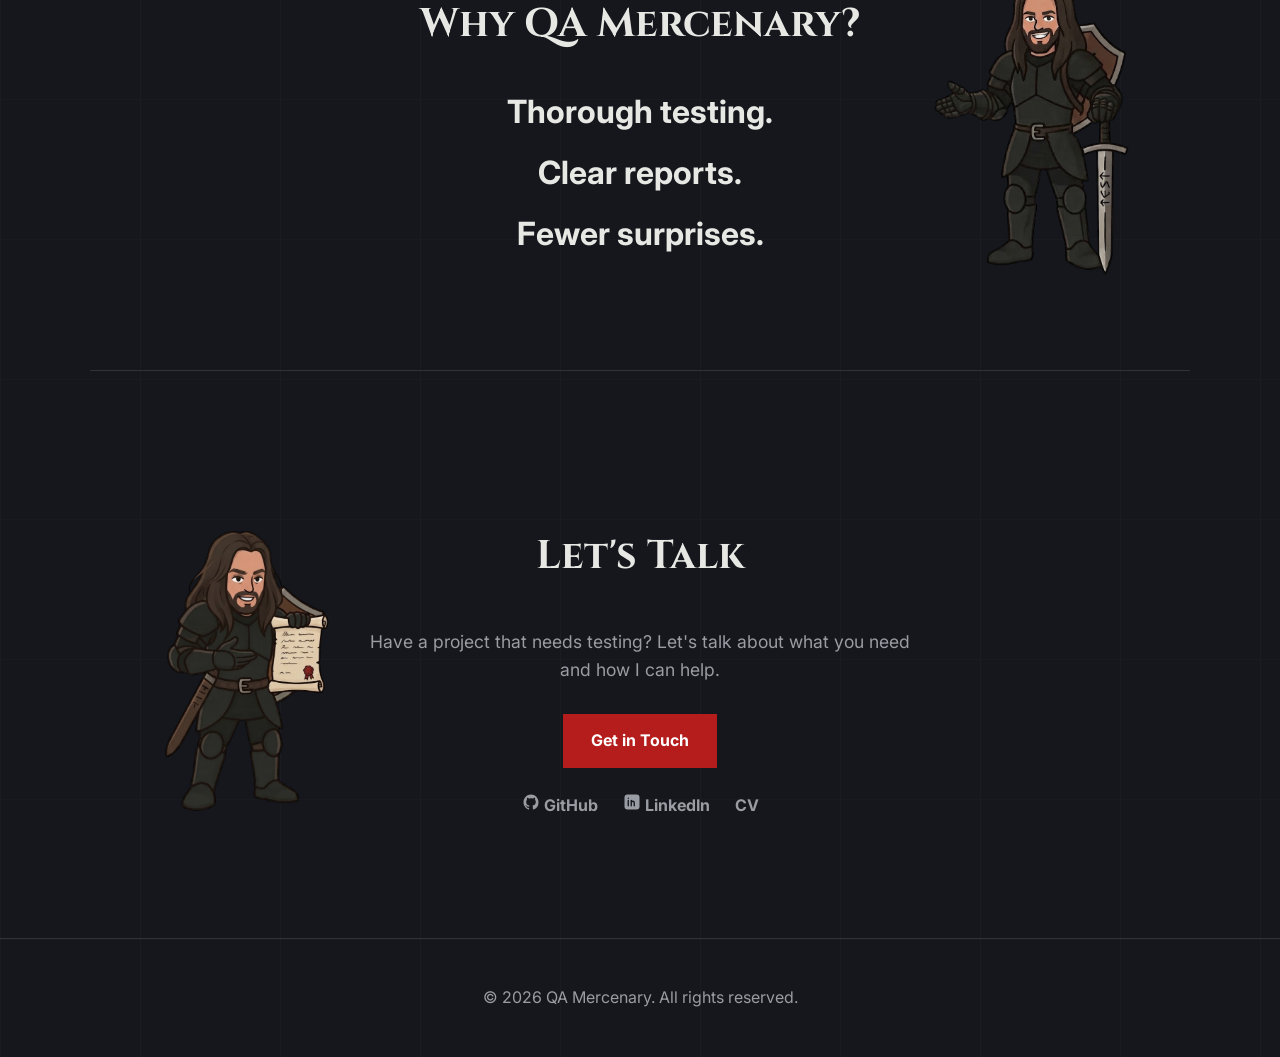
==== commit c9400323: "Refine sword CTA layout" ====
--- a/index.html
+++ b/index.html
@@ -1,32 +1,165 @@
-<!DOCTYPE html> <html lang="en"> <head> <meta charset="UTF-8"> <meta name="viewport" content="width=device-width, initial-scale=1.0"> <meta name="description" content="QA Mercenary - Professional QA and software testing services." > <!-- Open Graph / Link Preview --> <meta property="og:title" content="QA Mercenary — You make the game. I break it before players do."> <meta property="og:description" content="Professional QA and software testing services. Game QA, functional testing, regression, exploratory testing and more."> <meta property="og:image" content="https://peyoni.github.io/qa-mercenary/images/qa-mercenary-preview.png"> <meta property="og:url" content="https://peyoni.github.io/qa-mercenary/"> <meta property="og:type" content="website"> <!-- Twitter / X --> <meta name="twitter:card" content="summary_large_image"> <meta name="twitter:title" content="QA Mercenary — You make the game. I break it before players do."> <meta name="twitter:description" content="Professional QA and software testing services."> <meta name="twitter:image" content="https://peyoni.github.io/qa-mercenary/images/qa-mercenary-preview.png"> <title>QA Mercenary — Professional QA & Testing</title> <link rel="icon" type="image/png" href="images/qa-mercenary-logo.png"> <link rel="stylesheet" href="css/style.css"> <!-- Fonts --> <link rel="preconnect" href="https://fonts.googleapis.com"> <link rel="preconnect" href="https://fonts.gstatic.com" crossorigin> <link href="https://fonts.googleapis.com/css2?family=Cinzel:wght@500;600;700&family=Inter:wght@400;500;600;700&display=swap" rel="stylesheet" > </head>
+<!DOCTYPE html>
+<html lang="en">
+
+<head>
+    <meta charset="UTF-8">
+
+    <meta name="viewport" content="width=device-width, initial-scale=1.0">
+
+    <meta
+        name="description"
+        content="QA Mercenary - Professional QA and software testing services."
+    >
+
+    <!-- Open Graph / Link Preview -->
+
+    <meta
+        property="og:title"
+        content="QA Mercenary — You make the game. I break it before players do."
+    >
+
+    <meta
+        property="og:description"
+        content="Professional QA and software testing services. Game QA, functional testing, regression, exploratory testing and more."
+    >
+
+    <meta
+        property="og:image"
+        content="https://peyoni.github.io/qa-mercenary/images/qa-mercenary-preview.png"
+    >
+
+    <meta
+        property="og:url"
+        content="https://peyoni.github.io/qa-mercenary/"
+    >
+
+    <meta
+        property="og:type"
+        content="website"
+    >
+
+    <!-- Twitter / X -->
+
+    <meta
+        name="twitter:card"
+        content="summary_large_image"
+    >
+
+    <meta
+        name="twitter:title"
+        content="QA Mercenary — You make the game. I break it before players do."
+    >
+
+    <meta
+        name="twitter:description"
+        content="Professional QA and software testing services."
+    >
+
+    <meta
+        name="twitter:image"
+        content="https://peyoni.github.io/qa-mercenary/images/qa-mercenary-preview.png"
+    >
+
+    <title>QA Mercenary — Professional QA & Testing</title>
+
+    <link
+        rel="icon"
+        type="image/png"
+        href="images/qa-mercenary-logo.png"
+    >
+
+    <link
+        rel="stylesheet"
+        href="css/style.css"
+    >
+
+    <!-- Fonts -->
+
+    <link
+        rel="preconnect"
+        href="https://fonts.googleapis.com"
+    >
+
+    <link
+        rel="preconnect"
+        href="https://fonts.gstatic.com"
+        crossorigin
+    >
+
+    <link
+        href="https://fonts.googleapis.com/css2?family=Cinzel:wght@500;600;700&family=Inter:wght@400;500;600;700&display=swap"
+        rel="stylesheet"
+    >
+
+</head>
+
 
 <body class="armory-bg">
 
+
     <!-- Navigation -->
+
     <header>
+
         <nav>
 
-            <a href="#hero" class="brand-logo">
+            <a
+                href="#hero"
+                class="brand-logo"
+            >
+
                 <img
                     src="images/qa-mercenary-logo.png"
                     alt="QA Mercenary"
                 >
+
             </a>
 
-            <a href="#hero">QA Mercenary</a>
+            <a href="#hero">
+                QA Mercenary
+            </a>
 
             <ul>
-<li><a href="#about">About</a></li>
-<li><a href="#game-qa">Experience</a></li>
-<li><a href="#services">Services</a></li>
-<li><a href="#how-i-work">How I Work</a></li>
-<li><a href="#contact">Contact</a></li>
+
+                <li>
+                    <a href="#about">
+                        About
+                    </a>
+                </li>
+
+                <li>
+                    <a href="#game-qa">
+                        Experience
+                    </a>
+                </li>
+
+                <li>
+                    <a href="#services">
+                        Services
+                    </a>
+                </li>
+
+                <li>
+                    <a href="#how-i-work">
+                        How I Work
+                    </a>
+                </li>
+
+                <li>
+                    <a href="#contact">
+                        Contact
+                    </a>
+                </li>
+
             </ul>
 
         </nav>
+
     </header>
 
+
     <main>
+
 
         <!-- ========================================
              HERO
@@ -41,27 +174,15 @@
                     I break it before players do.
                 </h1>
 
-                     <p>
-    Professional QA and software testing services focused on finding issues early,
-    reproducing them reliably, and helping you ship with confidence.
-                     </p>
-
-<div class="sword-cta">
-    <a href="#contact" aria-label="Hire the QA Mercenary">
-        <img
-            src="images/test-sword.png"
-            alt="Hire the QA Mercenary"
-        >
-    </a>
-
-    <span>HIRE THE MERCENARY</span>
-</div>
-
-            </div>
+                <p>
+                    Professional QA and software testing services focused on finding issues early,
+                    reproducing them reliably, and helping you ship with confidence.
+                </p>
+
+            </div>
+
 
             <div class="hero-mascot">
-
-                
 
                 <img
                     src="images/qa-mercenary.png"
@@ -74,58 +195,95 @@
 
 
         <!-- ========================================
+             TEST SWORD CTA
+             ======================================== -->
+
+        <div class="sword-cta">
+
+            <a
+                href="#contact"
+                aria-label="Hire the QA Mercenary"
+            >
+
+                <img
+                    src="images/test-sword.png"
+                    alt="Hire the QA Mercenary"
+                >
+
+            </a>
+
+            <span>
+                HIRE THE MERCENARY
+            </span>
+
+        </div>
+
+
+        <!-- ========================================
              ABOUT
              ======================================== -->
 
         <section id="about">
 
-            <h2>About</h2>
+            <h2>
+                About
+            </h2>
 
             <div class="about-content">
 
                 <div class="about-intro">
 
                     <p>
-                       I'm Nikola, a QA professional with 4.5 years of hands-on experience in AAA game development.
+                        I'm Nikola, a QA professional with 4.5 years of hands-on experience in AAA game development.
                     </p>
 
                 </div>
 
                 <div class="about-details">
 
-            <p>
-                I've worked as a Development Tester at Ubisoft Belgrade,
-                contributing to major franchises across multiple platforms.
-            </p>
-
-            <p>
-                My approach combines structured testing with exploratory investigation,
-                with a focus on finding issues, reproducing them reliably,
-                and communicating them clearly.
-            </p>
-
-        </div>
-
-    </div>
-
-</section>
-       
-
-         <!-- ========================================
-             Experience
+                    <p>
+                        I've worked as a Development Tester at Ubisoft Belgrade,
+                        contributing to major franchises across multiple platforms.
+                    </p>
+
+                    <p>
+                        My approach combines structured testing with exploratory investigation,
+                        with a focus on finding issues, reproducing them reliably,
+                        and communicating them clearly.
+                    </p>
+
+                </div>
+
+            </div>
+
+        </section>
+
+
+        <!-- ========================================
+             EXPERIENCE
              ======================================== -->
 
-       <section id="game-qa">
-    <div class="game-qa-header">
-            <img
-        src="images/ubisoft-logo.png"
-        alt="Ubisoft"
-        class="ubisoft-logo"
-    >
-    
-        <h2>Experience</h2>
-        <img src="images/qa-mercenary-victory.png" alt="QA Mercenary celebrating a game QA victory">
-    </div>
+        <section id="game-qa">
+
+            <div class="game-qa-header">
+
+                <img
+                    src="images/ubisoft-logo.png"
+                    alt="Ubisoft"
+                    class="ubisoft-logo"
+                >
+
+                <h2>
+                    Experience
+                </h2>
+
+                <img
+                    src="images/qa-mercenary-victory.png"
+                    alt="QA Mercenary celebrating a game QA victory"
+                >
+
+            </div>
+
 
             <div class="game-qa-content">
 
@@ -133,35 +291,67 @@
 
                     <p>
                         4.5 years of hands-on QA experience in AAA game development,
-        across multiple platforms, projects, and testing environments.
-                    </p>
-
-                </div>
+                        across multiple platforms, projects, and testing environments.
+                    </p>
+
+                </div>
+
 
                 <div class="game-qa-details">
 
                     <div>
 
-                        <h3>Projects</h3>
+                        <h3>
+                            Projects
+                        </h3>
 
                         <ul>
-                            <li>Assassin's Creed IV: Black Flag Resynced</li>
-                            <li>Assassin's Creed Nexus VR</li>
-                            <li>Unannounced project 01</li>
-                            <li>Unannounced project 02</li>
+
+                            <li>
+                                Assassin's Creed IV: Black Flag Resynced
+                            </li>
+
+                            <li>
+                                Assassin's Creed Nexus VR
+                            </li>
+
+                            <li>
+                                Unannounced project 01
+                            </li>
+
+                            <li>
+                                Unannounced project 02
+                            </li>
+
                         </ul>
 
                     </div>
 
+
                     <div>
 
-                        <h3>Platforms</h3>
+                        <h3>
+                            Platforms
+                        </h3>
 
                         <ul>
-                            <li>PC</li>
-                            <li>PlayStation 5</li>
-                            <li>Xbox Series X/S</li>
-                            <li>Oculus Quest 2</li>
+
+                            <li>
+                                PC
+                            </li>
+
+                            <li>
+                                PlayStation 5
+                            </li>
+
+                            <li>
+                                Xbox Series X/S
+                            </li>
+
+                            <li>
+                                Oculus Quest 2
+                            </li>
+
                         </ul>
 
                     </div>
@@ -169,6 +359,7 @@
                 </div>
 
             </div>
+
 
             <div class="game-qa-portfolio">
 
@@ -185,6 +376,7 @@
 
                 </div>
 
+
                 <div class="portfolio-item">
 
                     <img
@@ -209,14 +401,25 @@
 
         <section id="services">
 
-          <div class="services-header">
-    <img src="images/qa-mercenary-finding-bugs.png" alt="QA Mercenary finding bugs">
-    <h2>Services</h2>
-</div>
+            <div class="services-header">
+
+                <img
+                    src="images/qa-mercenary-finding-bugs.png"
+                    alt="QA Mercenary finding bugs"
+                >
+
+                <h2>
+                    Services
+                </h2>
+
+            </div>
+
 
             <article>
 
-                <h3>Manual Testing</h3>
+                <h3>
+                    Manual Testing
+                </h3>
 
                 <p>
                     Hands-on testing focused on finding functional, usability, and unexpected issues.
@@ -224,9 +427,12 @@
 
             </article>
 
+
             <article>
 
-                <h3>Functional Testing</h3>
+                <h3>
+                    Functional Testing
+                </h3>
 
                 <p>
                     Verifying that features work as intended and behave according to requirements.
@@ -234,9 +440,12 @@
 
             </article>
 
+
             <article>
 
-                <h3>Regression Testing</h3>
+                <h3>
+                    Regression Testing
+                </h3>
 
                 <p>
                     Verifying that new changes have not introduced new issues or broken existing functionality.
@@ -244,9 +453,25 @@
 
             </article>
 
+
             <article>
 
-                <h3>Exploratory Testing</h3>
+                <h3>
+                    Exploratory Testing
+                </h3>
+
+                <p>
+                    Unscripted, risk-based testing designed to uncover unexpected issues and edge cases beyond predefined test cases.
+                </p>
+
+            </article>
+
+
+            <article>
+
+                <h3>
+                    Test Cases & Documentation
+                </h3>
 
                 <p>
                     Creating clear, structured test cases and QA documentation that make testing easier to execute, track, and maintain.
@@ -254,19 +479,12 @@
 
             </article>
 
+
             <article>
 
-                <h3>Test Cases & Documentation</h3>
-
-                <p>
-                    Creating clear and structured test cases and QA documentation.
-                </p>
-
-            </article>
-
-            <article>
-
-                <h3>Bug Reporting</h3>
+                <h3>
+                    Bug Reporting
+                </h3>
 
                 <p>
                     Clear, reproducible and actionable defect reports.
@@ -277,9 +495,6 @@
         </section>
 
 
-       
-
-
         <!-- ========================================
              HOW I WORK
              ======================================== -->
@@ -287,45 +502,65 @@
         <section id="how-i-work">
 
             <div class="how-i-work-header">
-  <img src="images/qa-mercenary-thinking.png" alt="QA Mercenary thinking">
-  <h2>How I Work</h2>
-</div>
+
+                <img
+                    src="images/qa-mercenary-thinking.png"
+                    alt="QA Mercenary thinking"
+                >
+
+                <h2>
+                    How I Work
+                </h2>
+
+            </div>
+
 
             <ol>
 
                 <li>
 
-                    <h3>Discover</h3>
-
-                   <p>
-                     Understand the product, its risks, features, and what needs to be tested.
-                   </p>
-
-                </li>
-
-                <li>
-
-                    <h3>Test</h3>
-
-                    <p>
-                         Use structured and exploratory testing to uncover issues from different perspectives.
-                    </p>
-
-                </li>
-
-                <li>
-
-                    <h3>Report</h3>
-
-                    <p>
-                         Document issues clearly with precise steps, expected results, and useful evidence.
-                    </p>
-
-                </li>
-
-                <li>
-
-                    <h3>Verify</h3>
+                    <h3>
+                        Discover
+                    </h3>
+
+                    <p>
+                        Understand the product, its risks, features, and what needs to be tested.
+                    </p>
+
+                </li>
+
+
+                <li>
+
+                    <h3>
+                        Test
+                    </h3>
+
+                    <p>
+                        Use structured and exploratory testing to uncover issues from different perspectives.
+                    </p>
+
+                </li>
+
+
+                <li>
+
+                    <h3>
+                        Report
+                    </h3>
+
+                    <p>
+                        Document issues clearly with precise steps, expected results, and useful evidence.
+                    </p>
+
+                </li>
+
+
+                <li>
+
+                    <h3>
+                        Verify
+                    </h3>
 
                     <p>
                         Retest fixes, verify expected behaviour, and confirm issues are properly resolved.
@@ -344,86 +579,152 @@
 
         <section id="why-qa-mercenary">
 
-    <div class="why-content">
-
-        <div class="why-text">
-
-               <h2>Why QA Mercenary?</h2>
-            <p>Thorough testing.</p>
-            <p>Clear reports.</p>
-            <p>Fewer surprises.</p>
-
-        </div>
-
-        <div class="why-mascot">
-
-            <img
-                src="images/qa-merc-hand.png"
-                alt="QA Mercenary"
-            >
-
-        </div>
-
-    </div>
-
-</section>
-
-
-    <!-- ========================================
-     CONTACT
-     ======================================== -->
-
-<section id="contact">
-    <div class="contact-content">
-        <div class="contact-text">
-            <h2>Let's Talk</h2>
-
-    <p>
-        Have a project that needs testing?
-        Let's talk about what you need and how I can help.
-    </p>
-
-            <a href="mailto:nikolapejic002@gmail.com">
-                Get in Touch
-            </a>
-
-            <div class="contact-links">
-                <a href="https://github.com/Peyoni" target="_blank" rel="noopener">
-                    <svg viewBox="0 0 24 24" aria-hidden="true">
-                        <path d="M12 2C6.48 2 2 6.58 2 12.23c0 4.52 2.87 8.35 6.84 9.7.5.1.68-.22.68-.49v-1.7c-2.78.62-3.37-1.38-3.37-1.38-.46-1.2-1.11-1.52-1.11-1.52-.91-.64.07-.63.07-.63 1 .07 1.53 1.05 1.53 1.05.9 1.57 2.35 1.12 2.92.86.09-.67.35-1.12.64-1.38-2.22-.26-4.55-1.14-4.55-5.06 0-1.12.39-2.03 1.03-2.75-.1-.26-.45-1.3.1-2.71 0 0 .84-.28 2.75 1.05A9.1 9.1 0 0 1 12 7.03c.85 0 1.7.12 2.5.36 1.91-1.33 2.75-1.05 2.75-1.05.55 1.41.2 2.45.1 2.71.64.72 1.03 1.63 1.03 2.75 0 3.93-2.34 4.79-4.57 5.05.36.32.68.94.68 1.9v2.82c0 .27.18.6.69.49A10.25 10.25 0 0 0 22 12.23C22 6.58 17.52 2 12 2z"/>
-                    </svg>
-                    GitHub
-                </a>
-
-  <a href="https://www.linkedin.com/in/nikola-peji%C4%87-0641aa229/" target="_blank" rel="noopener">
-    <svg viewBox="0 0 24 24" aria-hidden="true">
-        <rect x="2" y="2" width="20" height="20" rx="4" fill="currentColor"/>
-        <path
-            d="M7 10v7M7 7v.01M11 17v-4c0-1.1.9-2 2-2s2 .9 2 2v4M11 10v7"
-            fill="none"
-            stroke="#15171c"
-            stroke-width="1.8"
-            stroke-linecap="round"
-            stroke-linejoin="round"
-        />
-    </svg>
-    LinkedIn
-</a>
-
-                <a href="assets/Nikola-Pejic-CV.pdf" target="_blank" rel="noopener">
-                    CV
-                </a>
-            </div>
-        </div>
-
-        <div class="contact-mascot">
-            <img
-                src="images/qa-merc-parchment-pose.png"
-                alt="QA Mercenary holding a parchment"
-            >
-        </div>
-    </div>
-</section>
+            <div class="why-content">
+
+                <div class="why-text">
+
+                    <h2>
+                        Why QA Mercenary?
+                    </h2>
+
+                    <p>
+                        Thorough testing.
+                    </p>
+
+                    <p>
+                        Clear reports.
+                    </p>
+
+                    <p>
+                        Fewer surprises.
+                    </p>
+
+                </div>
+
+
+                <div class="why-mascot">
+
+                    <img
+                        src="images/qa-merc-hand.png"
+                        alt="QA Mercenary"
+                    >
+
+                </div>
+
+            </div>
+
+        </section>
+
+
+        <!-- ========================================
+             CONTACT
+             ======================================== -->
+
+        <section id="contact">
+
+            <div class="contact-content">
+
+                <div class="contact-text">
+
+                    <h2>
+                        Let's Talk
+                    </h2>
+
+                    <p>
+                        Have a project that needs testing?
+                        Let's talk about what you need and how I can help.
+                    </p>
+
+                    <a href="mailto:nikolapejic002@gmail.com">
+                        Get in Touch
+                    </a>
+
+
+                    <div class="contact-links">
+
+                        <a
+                            href="https://github.com/Peyoni"
+                            target="_blank"
+                            rel="noopener"
+                        >
+
+                            <svg
+                                viewBox="0 0 24 24"
+                                aria-hidden="true"
+                            >
+
+                                <path
+                                    d="M12 2C6.48 2 2 6.58 2 12.23c0 4.52 2.87 8.35 6.84 9.7.5.1.68-.22.68-.49v-1.7c-2.78.62-3.37-1.38-3.37-1.38-.46-1.2-1.11-1.52-1.11-1.52-.91-.64.07-.63.07-.63 1 .07 1.53 1.05 1.53 1.05.9 1.57 2.35 1.12 2.92.86.09-.67.35-1.12.64-1.38-2.22-.26-4.55-1.14-4.55-5.06 0-1.12.39-2.03 1.03-2.75-.1-.26-.45-1.3.1-2.71 0 0 .84-.28 2.75 1.05A9.1 9.1 0 0 1 12 7.03c.85 0 1.7.12 2.5.36 1.91-1.33 2.75-1.05 2.75-1.05.55 1.41.2 2.45.1 2.71.64.72 1.03 1.63 1.03 2.75 0 3.93-2.34 4.79-4.57 5.05.36.32.68.94.68 1.9v2.82c0 .27.18.6.69.49A10.25 10.25 0 0 0 22 12.23C22 6.58 17.52 2 12 2z"
+                                />
+
+                            </svg>
+
+                            GitHub
+
+                        </a>
+
+
+                        <a
+                            href="https://www.linkedin.com/in/nikola-peji%C4%87-0641aa229/"
+                            target="_blank"
+                            rel="noopener"
+                        >
+
+                            <svg
+                                viewBox="0 0 24 24"
+                                aria-hidden="true"
+                            >
+
+                                <rect
+                                    x="2"
+                                    y="2"
+                                    width="20"
+                                    height="20"
+                                    rx="4"
+                                    fill="currentColor"
+                                />
+
+                                <path
+                                    d="M7 10v7M7 7v.01M11 17v-4c0-1.1.9-2 2-2s2 .9 2 2v4M11 10v7"
+                                    fill="none"
+                                    stroke="#15171c"
+                                    stroke-width="1.8"
+                                    stroke-linecap="round"
+                                    stroke-linejoin="round"
+                                />
+
+                            </svg>
+
+                            LinkedIn
+
+                        </a>
+
+
+                        <a
+                            href="assets/Nikola-Pejic-CV.pdf"
+                            target="_blank"
+                            rel="noopener"
+                        >
+                            CV
+                        </a>
+
+                    </div>
+
+                </div>
+
+
+                <div class="contact-mascot">
+
+                    <img
+                        src="images/qa-merc-parchment-pose.png"
+                        alt="QA Mercenary holding a parchment"
+                    >
+
+                </div>
+
+            </div>
+
+        </section>
 
     </main>
 
@@ -442,4 +743,5 @@
     <script src="js/main.js"></script>
 
 </body>
+
 </html>
--- a/css/style.css
+++ b/css/style.css
@@ -39,6 +39,7 @@
     cursor: url("../images/gauntlet.cur"), auto;
 }
 
+
 /* ========================================
    ROOT / VISUAL FOUNDATION
    ======================================== */
@@ -81,6 +82,7 @@
 
     opacity: 0.5;
 }
+
 
 body.armory-bg {
     background:
@@ -108,6 +110,7 @@
         auto;
 }
 
+
 h1,
 h2,
 h3,
@@ -115,6 +118,7 @@
     font-family: var(--font-display);
 }
 
+
 /* ========================================
    HEADER / NAVIGATION
    ======================================== */
@@ -125,6 +129,7 @@
     backdrop-filter: blur(8px);
 }
 
+
 nav {
     max-width: 1100px;
     margin: 0 auto;
@@ -133,6 +138,7 @@
     display: flex;
     align-items: center;
 }
+
 
 nav > a {
     font-size: 1.4rem;
@@ -142,9 +148,11 @@
     letter-spacing: -0.5px;
 }
 
+
 nav > a:hover {
     color: var(--accent-hover);
 }
+
 
 nav .brand-logo {
     display: flex;
@@ -153,6 +161,7 @@
     margin-right: 10px;
 }
 
+
 nav .brand-logo img {
     width: 44px;
     height: 44px;
@@ -160,9 +169,11 @@
     display: block;
 }
 
+
 nav > ul {
     margin-left: auto;
 }
+
 
 nav ul {
     display: flex;
@@ -174,6 +185,7 @@
     padding: 0;
 }
 
+
 nav ul a {
     text-decoration: none;
     color: var(--text-muted);
@@ -182,15 +194,18 @@
     cursor: url("../images/gauntlet.cur"), pointer;
 }
 
+
 nav ul a:hover {
     color: var(--accent-hover);
 }
+
 
 a,
 button {
     cursor: url("../images/gauntlet.cur"), pointer;
 }
 
+
 /* ========================================
    MAIN / SECTIONS
    ======================================== */
@@ -200,18 +215,22 @@
     margin: 0 auto;
 }
 
+
 section {
     padding: 100px 20px;
 }
+
 
 h2 {
     font-size: 2.5rem;
     margin-bottom: 40px;
 }
 
+
 h3 {
     margin-bottom: 10px;
 }
+
 
 /* ========================================
    HERO
@@ -228,9 +247,11 @@
     gap: 60px;
 }
 
+
 .hero-content {
     flex: 1;
 }
+
 
 .hero-mascot {
     position: relative;
@@ -240,6 +261,7 @@
     justify-content: center;
     align-items: center;
 }
+
 
 .hero-mascot img {
     width: 100%;
@@ -259,14 +281,117 @@
     letter-spacing: -2px;
 }
 
+
 #hero p {
     max-width: 650px;
 }
+
 
 #hero .hero-content p {
     font-size: 1.2rem;
     color: var(--text-muted);
 }
+
+
+/* ========================================
+   TEST SWORD CTA
+   ======================================== */
+
+.sword-cta {
+    margin: 0 auto 70px;
+
+    display: flex;
+    flex-direction: column;
+    align-items: center;
+    justify-content: center;
+
+    width: 100%;
+
+    text-align: center;
+}
+
+
+.sword-cta a {
+    display: block;
+    width: 400px;
+
+    text-decoration: none;
+
+    transition:
+        transform 0.25s ease,
+        filter 0.25s ease;
+}
+
+
+.sword-cta img {
+    display: block;
+    width: 100%;
+    height: auto;
+
+    transition:
+        filter 0.25s ease,
+        transform 0.25s ease;
+}
+
+
+.sword-cta span {
+    display: block;
+
+    margin-top: 6px;
+
+    font-family: var(--font-display);
+    font-size: 0.95rem;
+    font-weight: 700;
+    letter-spacing: 2px;
+
+    color: var(--text-muted);
+
+    text-align: center;
+
+    transition:
+        color 0.25s ease,
+        letter-spacing 0.25s ease;
+}
+
+
+.sword-cta span::before,
+.sword-cta span::after {
+    content: "⬆";
+    display: inline-block;
+
+    margin: 0 12px;
+
+    font-size: 1.15rem;
+    font-weight: 900;
+    color: inherit;
+
+    transition:
+        transform 0.25s ease,
+        color 0.25s ease;
+}
+
+
+.sword-cta:hover a {
+    transform: translateY(-5px) rotate(-2deg);
+}
+
+
+.sword-cta:hover img {
+    filter: drop-shadow(0 0 10px rgba(181, 28, 28, 0.55));
+}
+
+
+.sword-cta:hover span {
+    color: var(--accent-hover);
+    letter-spacing: 2.5px;
+}
+
+
+.sword-cta:hover span::before,
+.sword-cta:hover span::after {
+    transform: translateY(-3px);
+}
+
 
 /* ========================================
    SERVICES
@@ -278,6 +403,7 @@
     gap: 24px;
 }
 
+
 #services article {
     min-height: 170px;
 
@@ -296,12 +422,14 @@
         background-color 0.2s ease;
 }
 
+
 #services article:hover {
     transform: translateY(-4px);
     background: var(--surface-hover);
     border-color: #4a4d55;
 }
 
+
 #services h3 {
     margin-top: 0;
     margin-bottom: 12px;
@@ -313,6 +441,7 @@
     position: relative;
     padding-left: 14px;
 }
+
 
 #services h3::before {
     content: "";
@@ -328,49 +457,75 @@
     background: var(--accent);
 }
 
+
 #services p {
     margin: 0;
     color: var(--text-muted);
 }
 
+
 .services-header {
     grid-column: 1 / -1;
+
     position: relative;
+
     height: 220px;
+
     display: flex;
     justify-content: center;
     align-items: center;
+
     margin-bottom: 45px;
 }
+
 
 .services-header::before {
     content: "";
+
     position: absolute;
+
     left: 0;
     right: 0;
     top: 50%;
+
     height: 1px;
+
     background: var(--border);
+
     z-index: 0;
 }
+
 
 .services-header img {
     position: absolute;
+
     width: 300px;
     height: auto;
+
     left: calc(50% - 310px);
+
     transform: translateX(-50%);
+
     display: block;
+
     z-index: 1;
 }
+
 
 .services-header h2 {
     margin: 0;
+
     text-align: center;
+
     z-index: 1;
 }
+
+
+/* ========================================
+   GAME QA HEADER
+   ======================================== */
+
 .game-qa-header {
-
     grid-column: 1 / -1;
 
     position: relative;
@@ -384,11 +539,10 @@
     align-items: center;
 
     margin-bottom: 45px;
-
-}
+}
+
 
 .game-qa-header::before {
-
     content: "";
 
     position: absolute;
@@ -404,23 +558,21 @@
     background: var(--border);
 
     z-index: 0;
-
-}
+}
+
 
 .game-qa-header h2 {
-
     margin: 0;
 
     text-align: center;
 
     z-index: 1;
-
-}
+}
+
 
 /* Ubisoft logo */
 
 .game-qa-header .ubisoft-logo {
-
     position: absolute;
 
     width: 250px;
@@ -436,13 +588,12 @@
     display: block;
 
     z-index: 1;
-
-}
+}
+
 
 /* Victory mascot */
 
 .game-qa-header > img:not(.ubisoft-logo) {
-
     position: absolute;
 
     width: 300px;
@@ -456,10 +607,8 @@
     display: block;
 
     z-index: 1;
-
-
-
-}
+}
+
 
 /* ========================================
    ABOUT
@@ -471,15 +620,18 @@
     gap: 80px;
 }
 
+
 .about-intro p {
     font-size: 1.5rem;
     line-height: 1.4;
     margin-top: 0;
 }
 
+
 .about-details p {
     margin-top: 0;
 }
+
 
 /* ========================================
    GAME QA
@@ -491,30 +643,37 @@
     gap: 80px;
 }
 
+
 .game-qa-intro p {
     font-size: 1.5rem;
     line-height: 1.4;
     margin-top: 0;
 }
 
+
 .game-qa-details {
     display: grid;
     grid-template-columns: 1fr 1fr;
     gap: 40px;
 }
 
+
 .game-qa-details ul {
     padding-left: 20px;
 }
 
+
 .game-qa-details li {
     margin-bottom: 10px;
 }
+
+
 .game-qa-details > div {
     padding: 24px;
     border: 1px solid var(--border);
     background: rgba(24, 27, 33, 0.55);
 }
+
 
 .game-qa-details h3 {
     margin-top: 0;
@@ -524,15 +683,18 @@
     font-size: 1.2rem;
 }
 
+
 .game-qa-details ul {
     margin: 0;
     padding-left: 20px;
 }
 
+
 .game-qa-details li:last-child {
     margin-bottom: 0;
 }
 
+
 /* ========================================
    GAME QA PORTFOLIO
    ======================================== */
@@ -545,6 +707,7 @@
 
     gap: 40px;
 }
+
 
 .portfolio-item {
     border: 1px solid var(--border);
@@ -557,9 +720,11 @@
         background-color 0.2s ease;
 }
 
+
 .portfolio-item:hover {
     background: rgba(32, 36, 44, 0.7);
 }
+
 
 .portfolio-item img {
     display: block;
@@ -567,11 +732,13 @@
     height: auto;
 }
 
+
 .portfolio-item h3 {
     margin-top: 20px;
     margin-bottom: 8px;
 }
 
+
 /* ========================================
    HOW I WORK
    ======================================== */
@@ -587,21 +754,26 @@
 
     gap: 20px;
 }
+
 
 #how-i-work li {
     border-top: 2px solid var(--accent);
     padding-top: 20px;
 }
 
+
 #how-i-work li h3 {
     font-size: 1.3rem;
     margin-top: 0;
 }
 
+
 #how-i-work li p {
     color: var(--text-muted);
     margin-bottom: 0;
 }
+
+
 .how-i-work-header {
     position: relative;
 
@@ -614,6 +786,7 @@
     margin-bottom: 45px;
 }
 
+
 .how-i-work-header::before {
     content: "";
 
@@ -630,6 +803,7 @@
     z-index: 0;
 }
 
+
 .how-i-work-header img {
     position: absolute;
 
@@ -645,6 +819,7 @@
     z-index: 1;
 }
 
+
 .how-i-work-header h2 {
     margin: 0;
 
@@ -652,6 +827,7 @@
 
     z-index: 1;
 }
+
 
 /* ========================================
    WHY QA MERCENARY
@@ -662,22 +838,28 @@
     border-top: 1px solid var(--border);
 }
 
+
 #why-qa-mercenary h2 {
     margin-bottom: 30px;
 }
+
 
 #why-qa-mercenary p {
     font-size: 2rem;
     font-weight: bold;
     margin: 10px 0;
 }
+
+
 .why-content {
     position: relative;
 }
 
+
 .why-text {
     text-align: center;
 }
+
 
 .why-mascot {
     position: absolute;
@@ -687,12 +869,14 @@
     width: 260px;
 }
 
+
 .why-mascot img {
     width: 100%;
     height: auto;
     display: block;
 }
 
+
 /* ========================================
    CONTACT
    ======================================== */
@@ -705,6 +889,7 @@
 
     border-top: 1px solid var(--border);
 }
+
 
 #contact p {
     max-width: 550px;
@@ -714,6 +899,7 @@
     font-size: 1.1rem;
 }
 
+
 #contact a {
     display: inline-block;
 
@@ -728,13 +914,17 @@
 
     transition: background-color 0.2s ease;
 }
+
+
 .contact-content {
     position: relative;
 }
 
+
 .contact-text {
     text-align: center;
 }
+
 
 .contact-mascot {
     position: absolute;
@@ -744,16 +934,19 @@
     width: 260px;
 }
 
+
 .contact-mascot img {
     width: 100%;
     height: auto;
     display: block;
 }
 
+
 #contact a:hover {
     background-color: var(--accent-hover);
 }
 
+
 .contact-links {
     margin-top: 25px;
 
@@ -762,6 +955,7 @@
 
     gap: 25px;
 }
+
 
 .contact-links a {
     margin-top: 0 !important;
@@ -780,6 +974,7 @@
     align-items: center;
     gap: 7px;
 }
+
 
 .contact-links svg {
     width: 18px;
@@ -787,10 +982,12 @@
     fill: currentColor;
 }
 
+
 .contact-links a:hover {
     color: var(--accent-hover) !important;
 }
 
+
 /* ========================================
    FOOTER
    ======================================== */
@@ -803,6 +1000,8 @@
     text-align: center;
     color: var(--text-muted);
 }
+
+
 /* ========================================
    SECTION HEADINGS
    ======================================== */
@@ -814,6 +1013,7 @@
     text-align: center;
 }
 
+
 /* ========================================
    RESPONSIVE
    ======================================== */
@@ -824,6 +1024,7 @@
         flex-direction: column;
         gap: 20px;
     }
+
 
     nav ul {
         flex-wrap: wrap;
@@ -831,9 +1032,11 @@
         gap: 15px;
     }
 
+
     section {
         padding: 70px 20px;
     }
+
 
     /* Hero */
 
@@ -849,6 +1052,7 @@
         text-align: center;
         padding-top: 80px;
     }
+
 
     .hero-content {
         display: flex;
@@ -856,24 +1060,56 @@
         align-items: center;
     }
 
+
     #hero h1 {
         font-size: 3rem;
         line-height: 1.1;
         letter-spacing: -1px;
     }
 
+
     #hero .hero-content p {
         font-size: 1.05rem;
         max-width: 550px;
     }
 
+
     .hero-mascot {
         flex: 0 0 auto;
         width: 260px;
     }
 
+
     .hero-mascot img {
         max-width: 260px;
+    }
+
+
+    /* Test Sword CTA */
+
+    .sword-cta {
+        width: 100%;
+
+        margin-top: -25px;
+        margin-bottom: 60px;
+    }
+
+
+    .sword-cta a {
+        width: 300px;
+    }
+
+
+    .sword-cta span {
+        font-size: 0.85rem;
+        letter-spacing: 1.5px;
+    }
+
+
+    .sword-cta span::before,
+    .sword-cta span::after {
+        margin: 0 8px;
+        font-size: 1rem;
     }
 
 
@@ -885,15 +1121,18 @@
         gap: 40px;
     }
 
+
     /* Services */
 
     #services {
         grid-template-columns: 1fr;
     }
 
+
     .services-header {
         height: 220px;
     }
+
 
     .services-header img {
         width: 260px;
@@ -901,9 +1140,11 @@
         transform: translateX(-50%);
     }
 
+
     .services-header h2 {
         z-index: 1;
     }
+
 
     /* Game QA */
 
@@ -912,65 +1153,72 @@
         gap: 30px;
     }
 
+
     .game-qa-header {
-    height: auto;
-
-    display: flex;
-    flex-direction: column;
-
-    justify-content: flex-start;
-    align-items: center;
-
-    gap: 0;
-
-    margin-bottom: 45px;
-}
-
-.game-qa-header::before {
-    display: none;
-}
-
-.game-qa-header .ubisoft-logo {
-    position: static;
-
-    width: 180px;
-    height: auto;
-
-    transform: none;
-
-    margin-bottom: 15px;
-
-    order: 1;
-}
-
-.game-qa-header h2 {
-    order: 2;
-
-    margin: 0;
-
-    font-size: 2.2rem;
-
-    text-align: center;
-}
-
-.game-qa-header > img:not(.ubisoft-logo) {
-    position: static;
-
-    width: 220px;
-    height: auto;
-
-    transform: none;
-
-    margin-top: 15px;
-
-    order: 3;
-}
+        height: auto;
+
+        display: flex;
+        flex-direction: column;
+
+        justify-content: flex-start;
+        align-items: center;
+
+        gap: 0;
+
+        margin-bottom: 45px;
+    }
+
+
+    .game-qa-header::before {
+        display: none;
+    }
+
+
+    .game-qa-header .ubisoft-logo {
+        position: static;
+
+        width: 180px;
+        height: auto;
+
+        transform: none;
+
+        margin-bottom: 15px;
+
+        order: 1;
+    }
+
+
+    .game-qa-header h2 {
+        order: 2;
+
+        margin: 0;
+
+        font-size: 2.2rem;
+
+        text-align: center;
+    }
+
+
+    .game-qa-header > img:not(.ubisoft-logo) {
+        position: static;
+
+        width: 220px;
+        height: auto;
+
+        transform: none;
+
+        margin-top: 15px;
+
+        order: 3;
+    }
+
 
     .game-qa-portfolio {
         grid-template-columns: 1fr;
         gap: 30px;
     }
 
+
     /* How I Work */
 
     #how-i-work ol {
@@ -978,9 +1226,11 @@
         gap: 30px;
     }
 
+
     .how-i-work-header {
         height: 220px;
     }
+
 
     .how-i-work-header img {
         width: 260px;
@@ -990,15 +1240,18 @@
         bottom: 32%;
     }
 
+
     .how-i-work-header h2 {
         z-index: 1;
     }
 
+
     /* Why QA Mercenary */
 
     #why-qa-mercenary p {
         font-size: 1.5rem;
     }
+
 
     .why-content {
         display: flex;
@@ -1006,9 +1259,11 @@
         align-items: center;
     }
 
+
     .why-text {
         text-align: center;
     }
+
 
     .why-mascot {
         position: static;
@@ -1017,9 +1272,11 @@
         margin-top: 35px;
     }
 
+
     .why-mascot img {
         width: 100%;
     }
+
 
     /* Contact */
 
@@ -1029,10 +1286,12 @@
         align-items: center;
     }
 
+
     .contact-text {
         text-align: center;
         width: 100%;
     }
+
 
     .contact-mascot {
         position: static;
@@ -1041,7 +1300,10 @@
         margin-top: 40px;
         order: 2;
     }
-}
+
+}
+
+
 /* =========================
    BUG SPOTTED
    ========================= */
@@ -1056,14 +1318,17 @@
     pointer-events: none;
 }
 
+
 .hidden-bug.visible {
     opacity: 0.85;
     pointer-events: auto;
 }
 
+
 .hidden-bug:hover .bug-sprite {
     filter: drop-shadow(0 0 7px rgba(181, 28, 28, 0.8));
 }
+
 
 .bug-sprite {
     width: 100%;
@@ -1072,6 +1337,7 @@
     animation: bug-float 2.5s ease-in-out infinite;
 }
 
+
 .bug-message {
     position: absolute;
     left: 50%;
@@ -1096,103 +1362,24 @@
 
     transition: opacity 0.25s ease;
 
-    /* JS counter-rotates this so the text stays horizontal */
     transform: translateX(-50%);
 }
+
 
 .bug-message.visible {
     opacity: 1;
 }
 
+
 @keyframes bug-float {
-    0%, 100% {
+
+    0%,
+    100% {
         transform: translateY(0);
     }
 
     50% {
         transform: translateY(-5px);
     }
-}
-/* =========================
-   TEST SWORD CTA
-   ========================= */
-
-.sword-cta {
-    margin-top: 35px;
-
-    display: flex;
-    flex-direction: column;
-    align-items: center;
-
-    width: 100%;
-}
-
-.sword-cta a {
-    display: block;
-    width: 400px;
-
-    text-decoration: none;
-
-    transition:
-        transform 0.25s ease,
-        filter 0.25s ease;
-}
-
-.sword-cta img {
-    display: block;
-    width: 100%;
-    height: auto;
-
-    transition:
-        filter 0.25s ease,
-        transform 0.25s ease;
-}
-
-.sword-cta span {
-    margin-top: 6px;
-
-    font-family: var(--font-display);
-    font-size: 0.95rem;
-    font-weight: 700;
-    letter-spacing: 2px;
-
-    color: var(--text-muted);
-
-    transition:
-        color 0.25s ease,
-        letter-spacing 0.25s ease;
-}
-
-.sword-cta span::before,
-.sword-cta span::after {
-    content: "⬆";
-    display: inline-block;
-
-    margin: 0 12px;
-
-    font-size: 1.15rem;
-    font-weight: 900;
-    color: inherit;
-
-    transition:
-        transform 0.25s ease,
-        color 0.25s ease;
-}
-
-.sword-cta:hover a {
-    transform: translateY(-5px) rotate(-2deg);
-}
-
-.sword-cta:hover img {
-    filter: drop-shadow(0 0 10px rgba(181, 28, 28, 0.55));
-}
-
-.sword-cta:hover span {
-    color: var(--accent-hover);
-    letter-spacing: 2.5px;
-}
-
-.sword-cta:hover span::before,
-.sword-cta:hover span::after {
-    transform: translateY(-3px);
+
 }
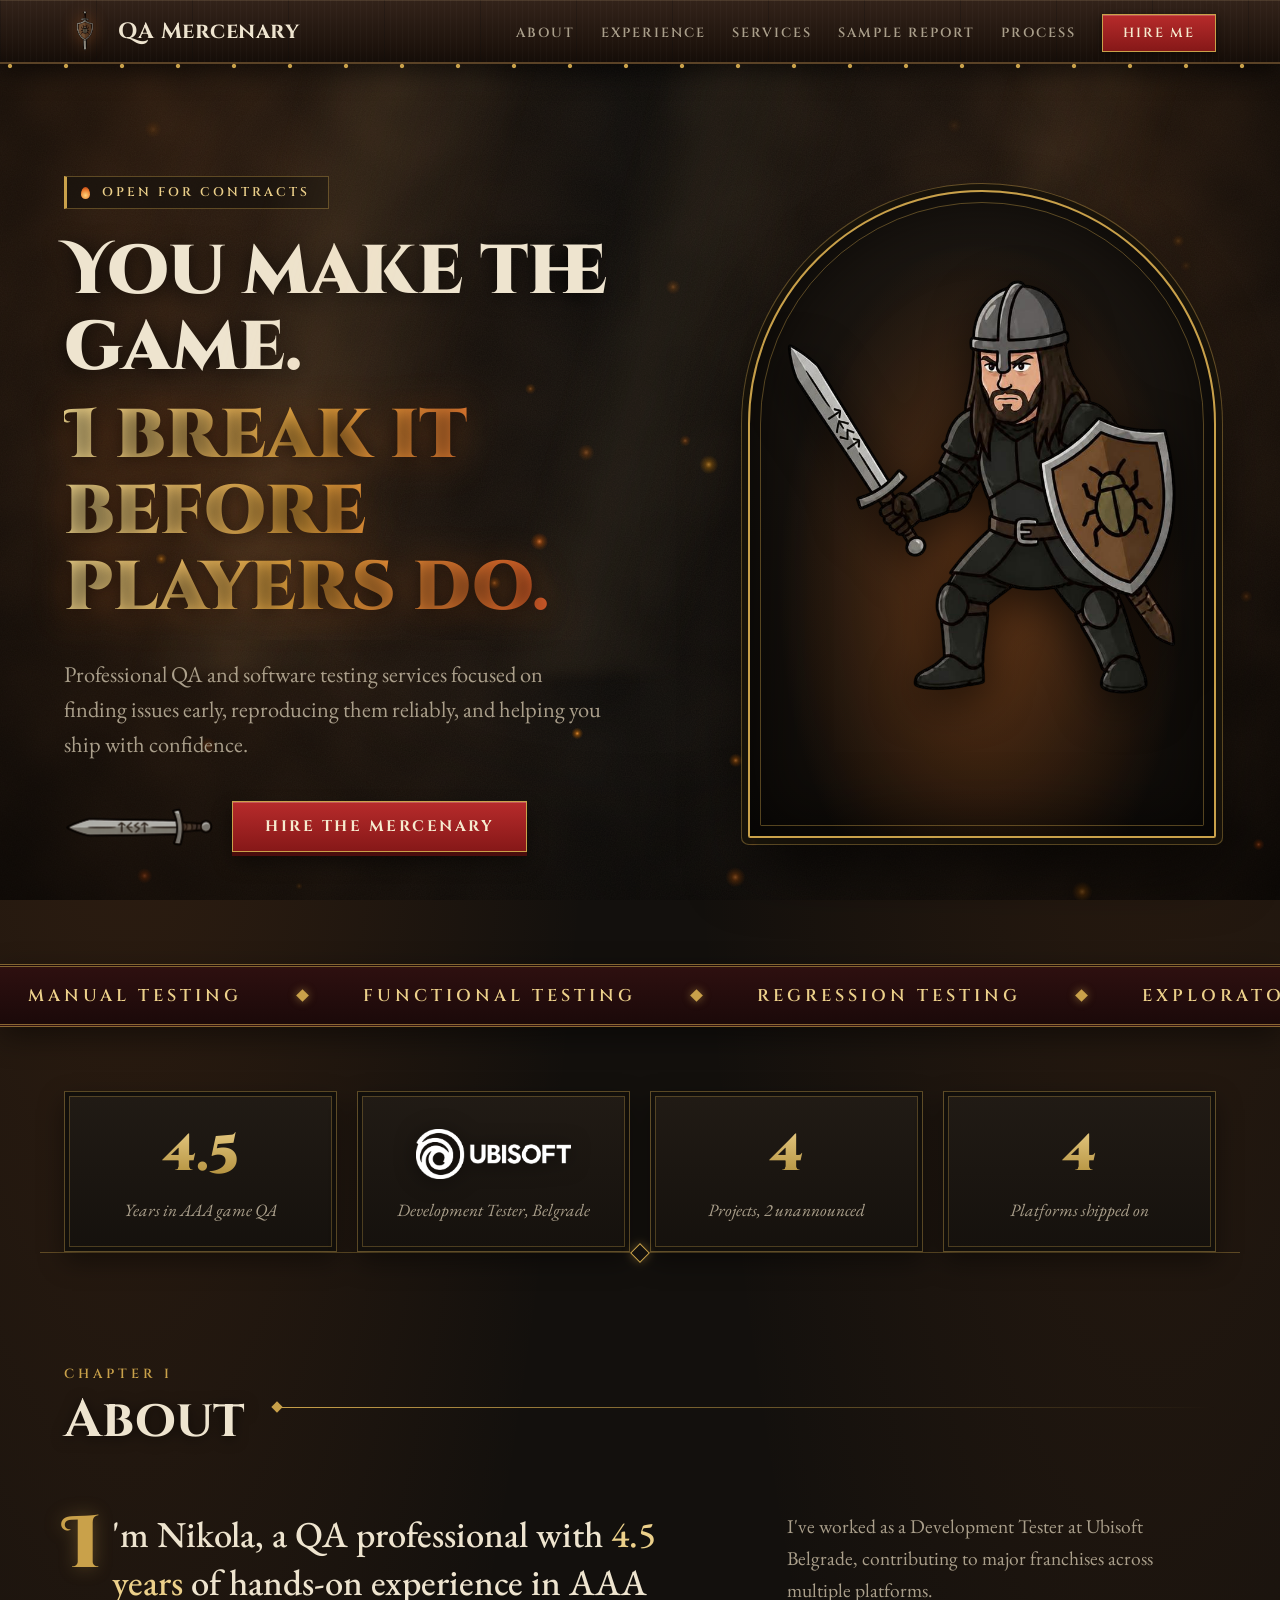
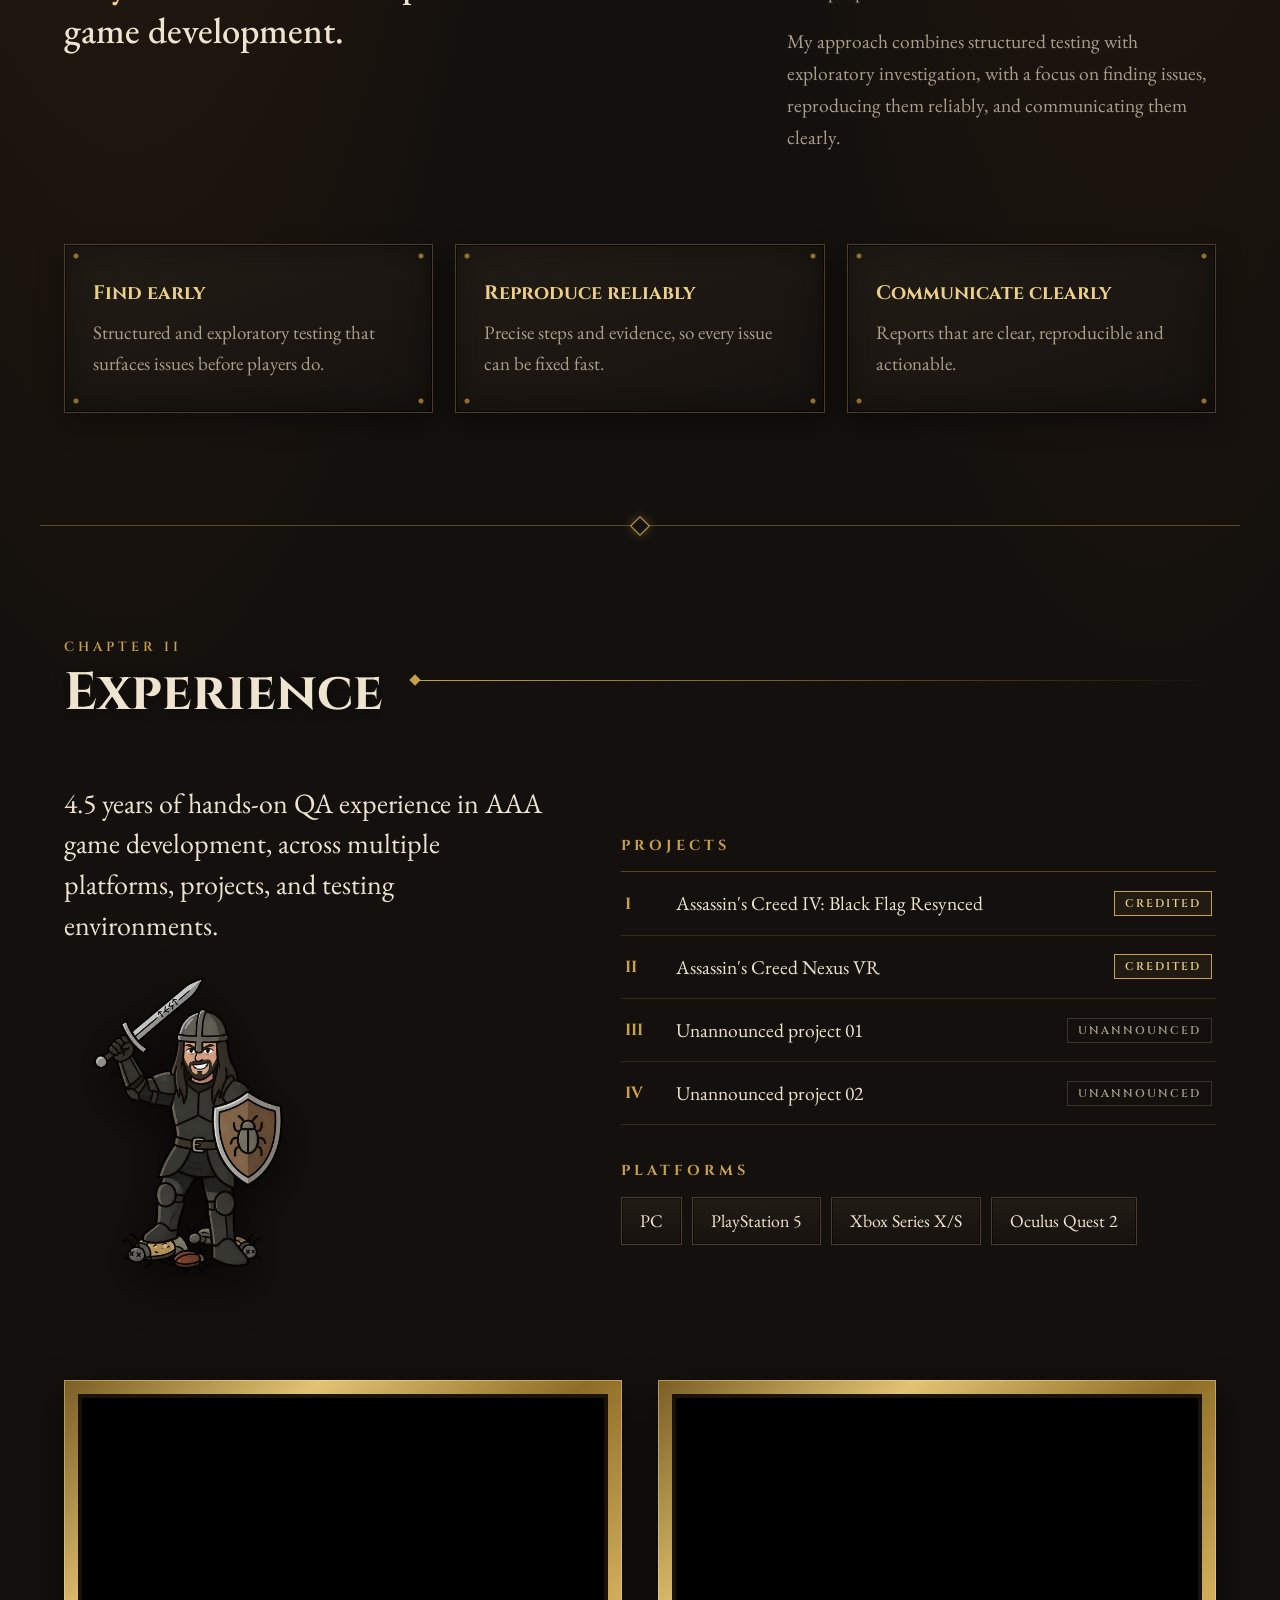
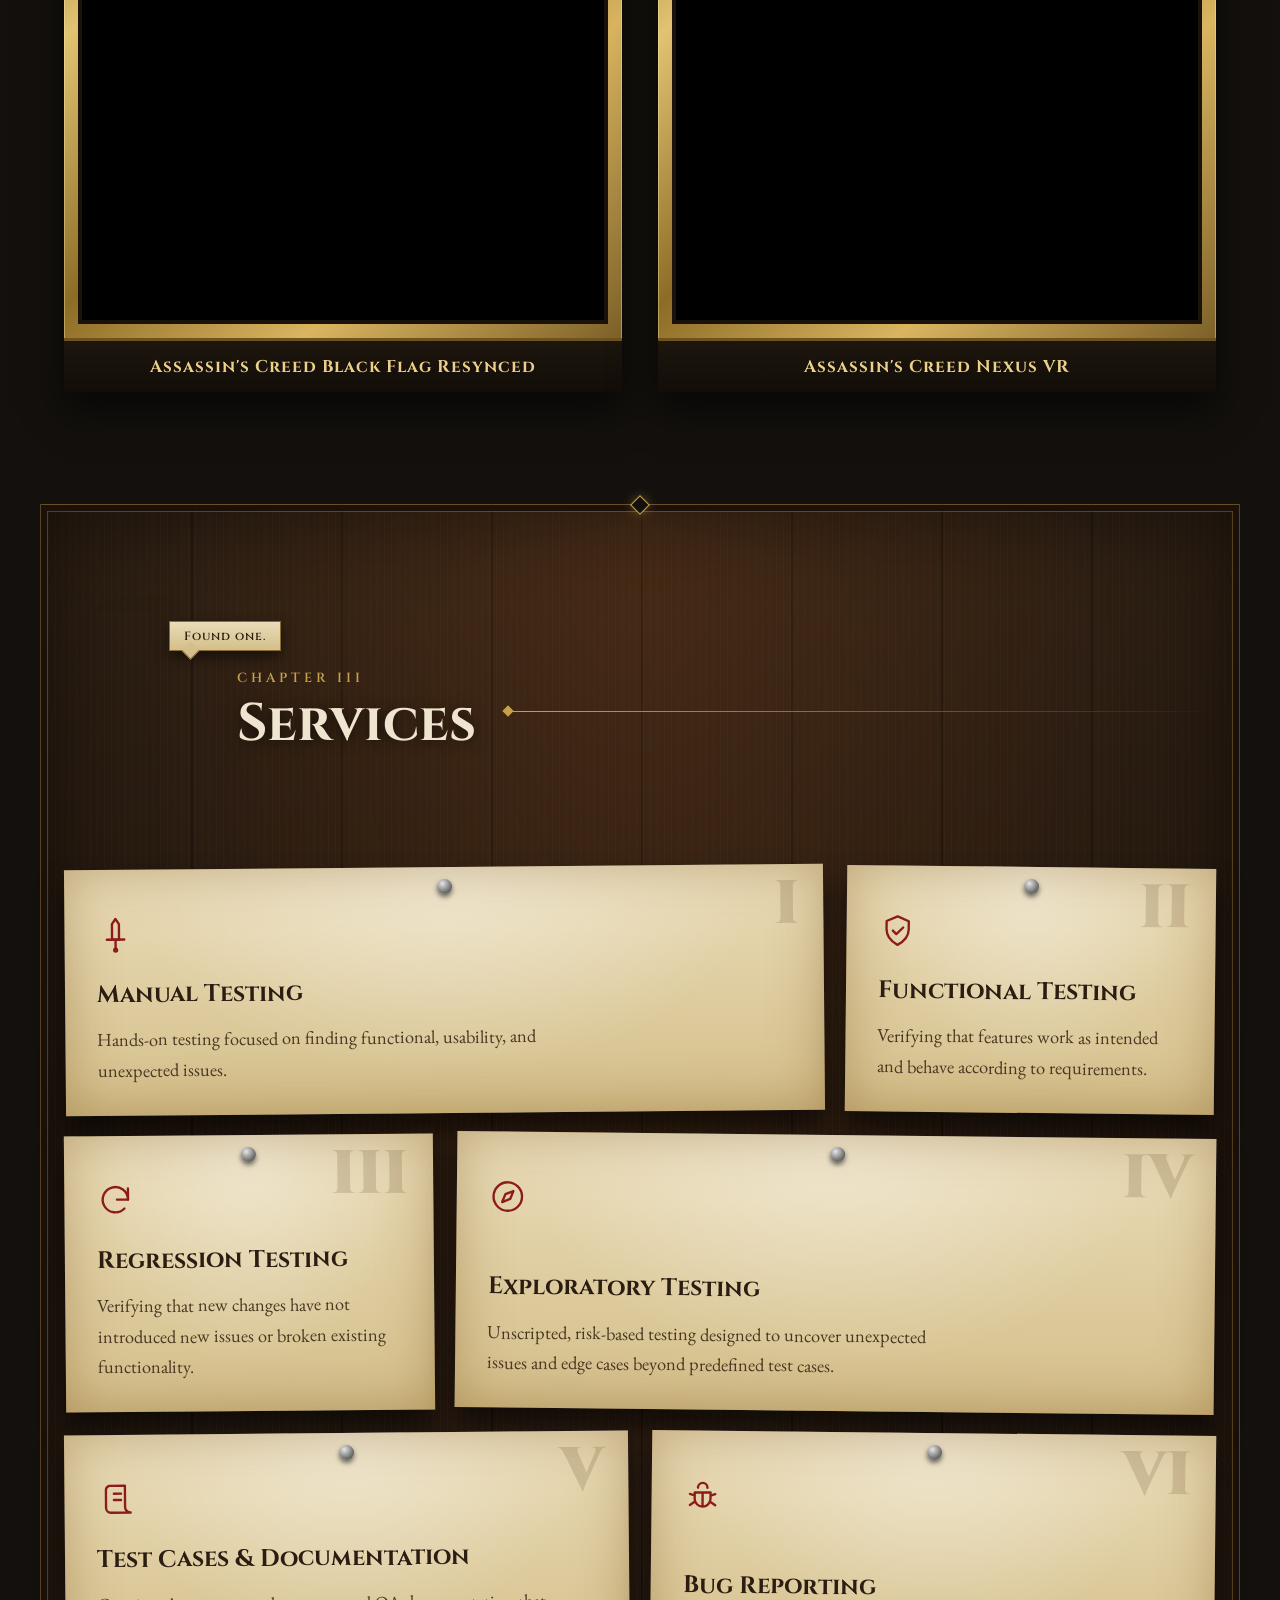
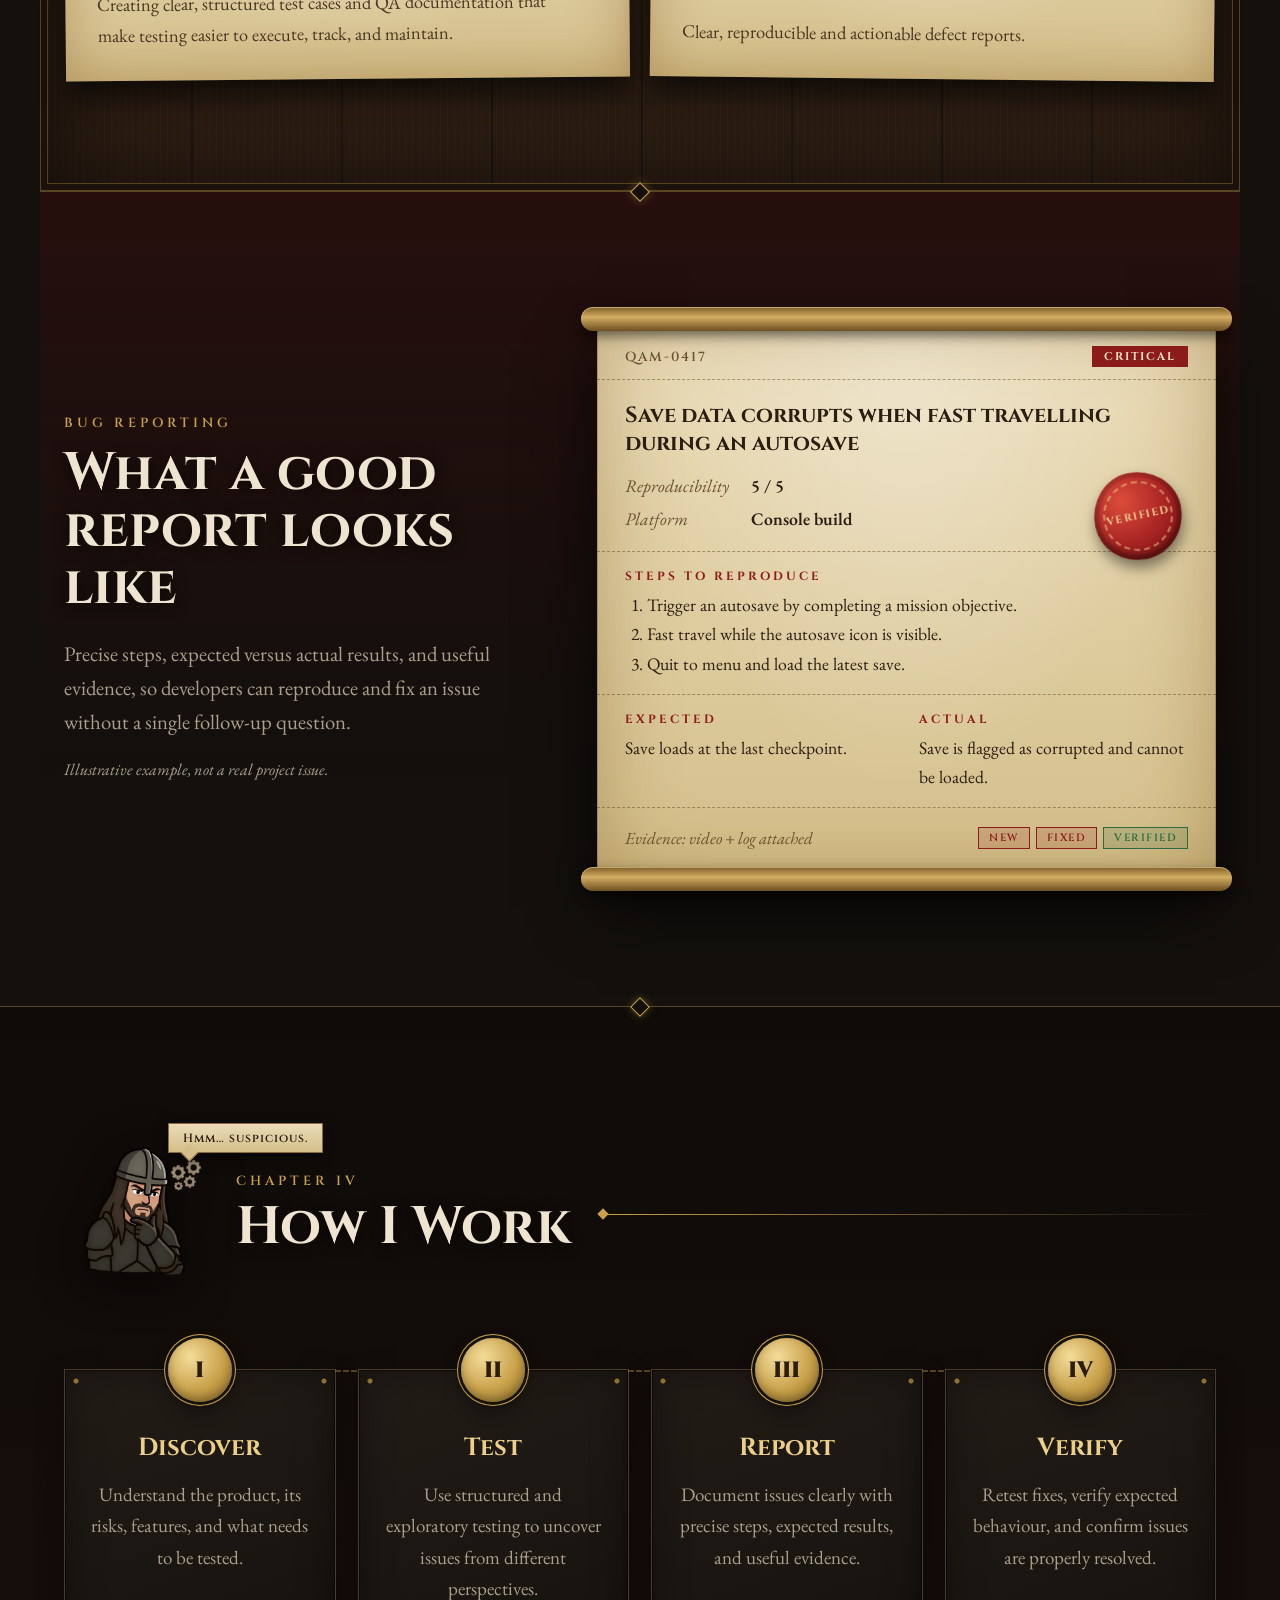
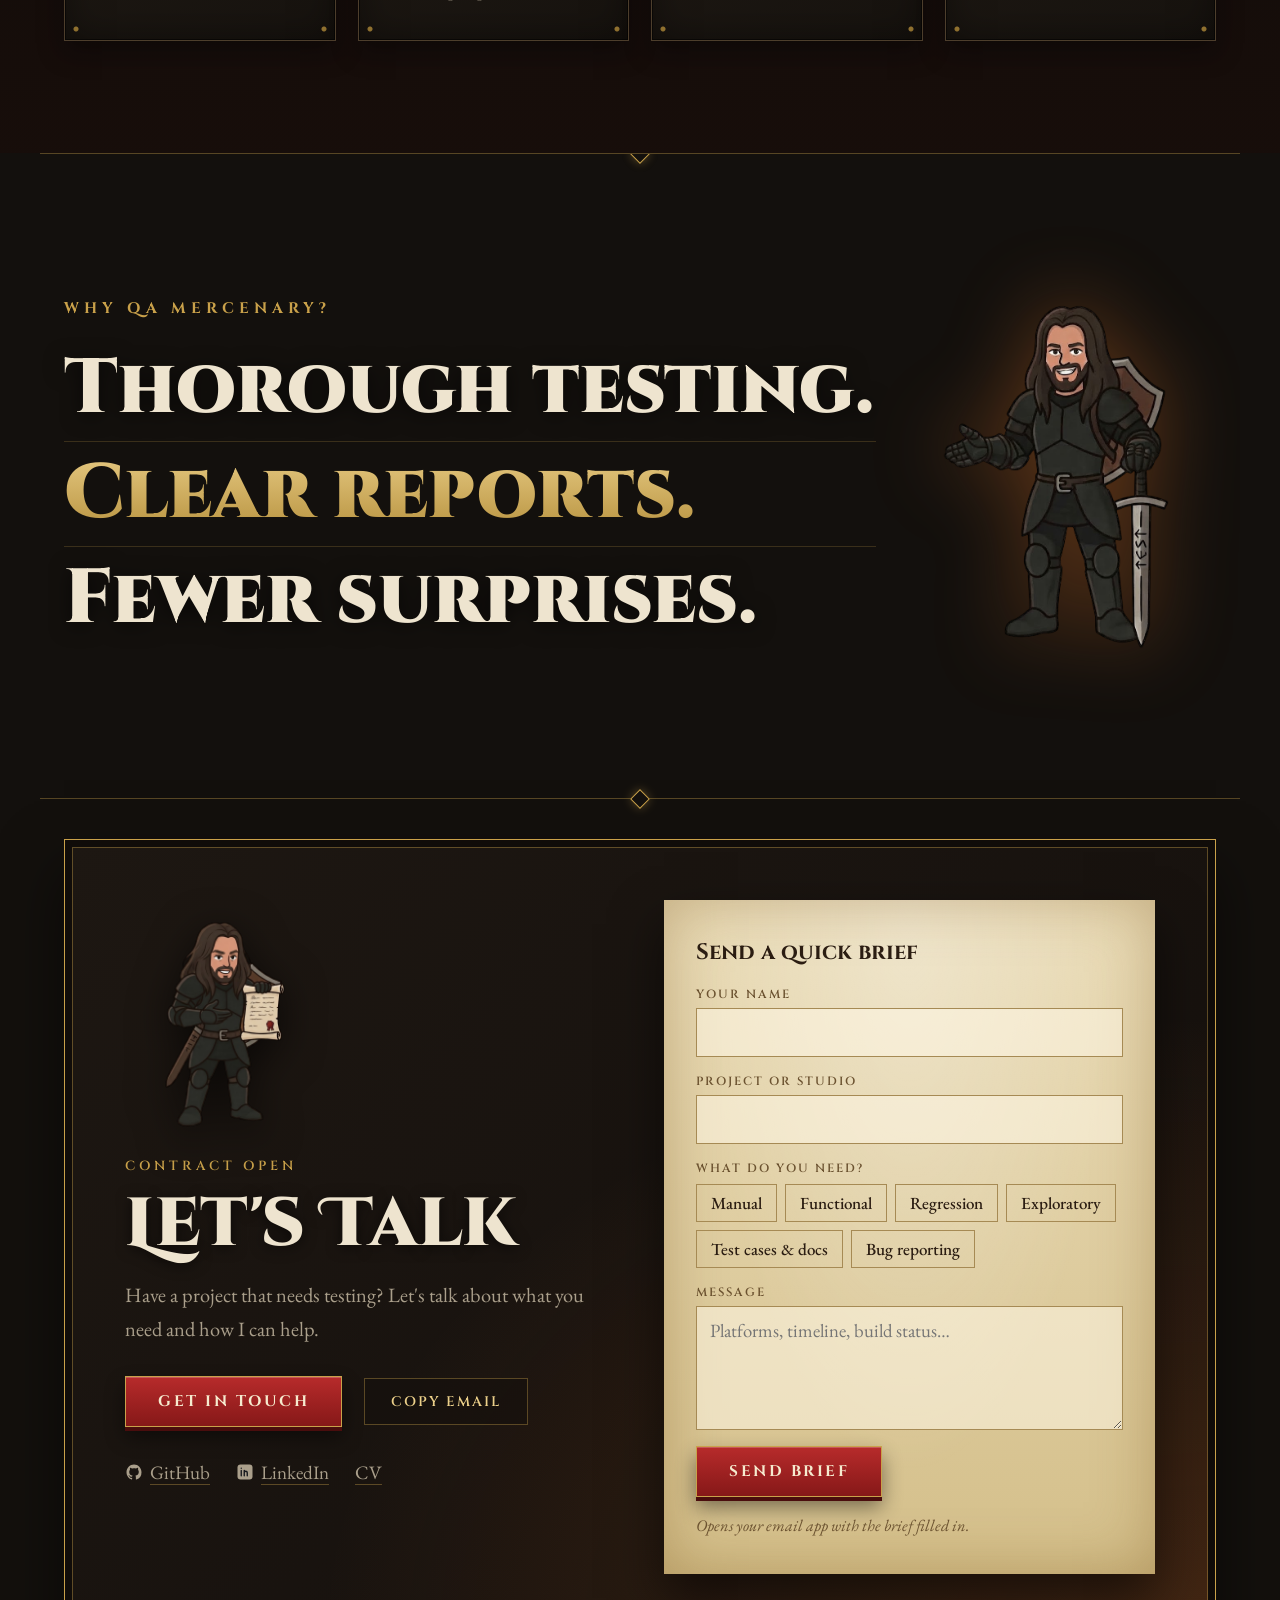
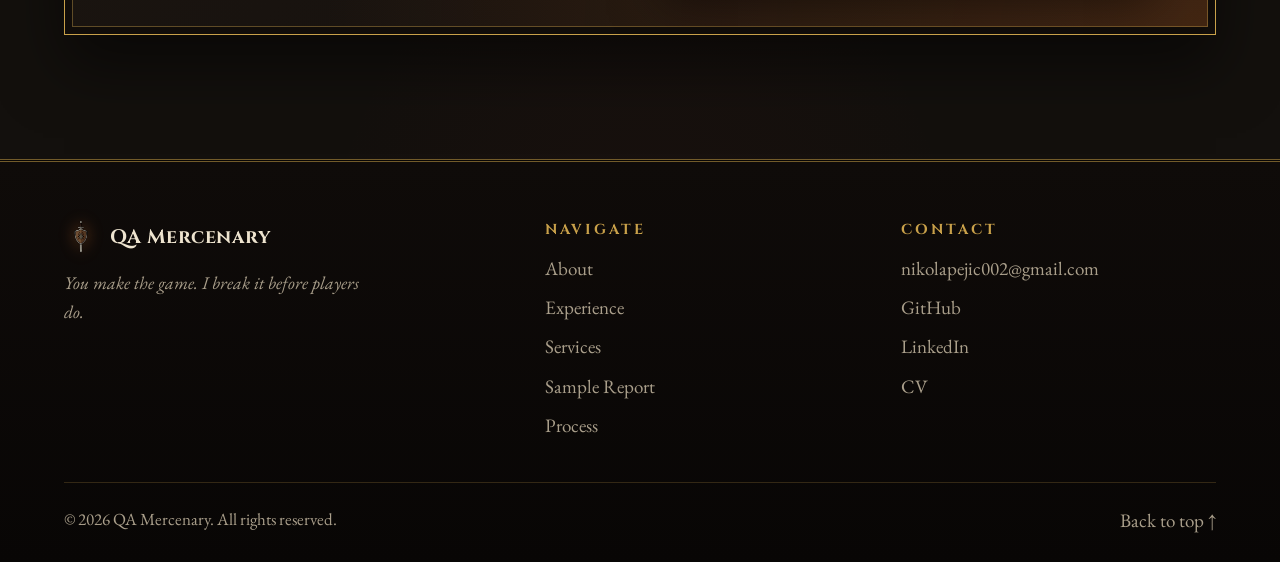
==== commit 1afb2e12: "Medieval redesign, new hero" ====
--- a/index.html
+++ b/index.html
@@ -3,175 +3,96 @@
 
 <head>
     <meta charset="UTF-8">
-
     <meta name="viewport" content="width=device-width, initial-scale=1.0">
-
-    <meta
-        name="description"
-        content="QA Mercenary - Professional QA and software testing services."
-    >
+    <meta name="description" content="QA Mercenary - Professional QA and software testing services.">
+    <meta name="theme-color" content="#0b0907">
+    <link rel="canonical" href="https://peyoni.github.io/qa-mercenary/">
+    <script type="application/ld+json">
+    {"@context":"https://schema.org","@type":"ProfessionalService","name":"QA Mercenary","url":"https://peyoni.github.io/qa-mercenary/","description":"Professional QA and software testing services: game QA, functional, regression and exploratory testing.","image":"https://peyoni.github.io/qa-mercenary/images/qa-mercenary-preview.png","email":"nikolapejic002@gmail.com","founder":{"@type":"Person","name":"Nikola Pejić","jobTitle":"QA Tester","sameAs":["https://github.com/Peyoni","https://www.linkedin.com/in/nikola-peji%C4%87-0641aa229/"]},"serviceType":["Manual Testing","Functional Testing","Regression Testing","Exploratory Testing","Test Cases and Documentation","Bug Reporting"]}
+    </script>
 
     <!-- Open Graph / Link Preview -->
-
-    <meta
-        property="og:title"
-        content="QA Mercenary — You make the game. I break it before players do."
-    >
-
-    <meta
-        property="og:description"
-        content="Professional QA and software testing services. Game QA, functional testing, regression, exploratory testing and more."
-    >
-
-    <meta
-        property="og:image"
-        content="https://peyoni.github.io/qa-mercenary/images/qa-mercenary-preview.png"
-    >
-
-    <meta
-        property="og:url"
-        content="https://peyoni.github.io/qa-mercenary/"
-    >
-
-    <meta
-        property="og:type"
-        content="website"
-    >
+    <meta property="og:title" content="QA Mercenary — You make the game. I break it before players do.">
+    <meta property="og:description" content="Professional QA and software testing services. Game QA, functional testing, regression, exploratory testing and more.">
+    <meta property="og:image" content="https://peyoni.github.io/qa-mercenary/images/qa-mercenary-preview.png">
+    <meta property="og:url" content="https://peyoni.github.io/qa-mercenary/">
+    <meta property="og:type" content="website">
 
     <!-- Twitter / X -->
-
-    <meta
-        name="twitter:card"
-        content="summary_large_image"
-    >
-
-    <meta
-        name="twitter:title"
-        content="QA Mercenary — You make the game. I break it before players do."
-    >
-
-    <meta
-        name="twitter:description"
-        content="Professional QA and software testing services."
-    >
-
-    <meta
-        name="twitter:image"
-        content="https://peyoni.github.io/qa-mercenary/images/qa-mercenary-preview.png"
-    >
+    <meta name="twitter:card" content="summary_large_image">
+    <meta name="twitter:title" content="QA Mercenary — You make the game. I break it before players do.">
+    <meta name="twitter:description" content="Professional QA and software testing services.">
+    <meta name="twitter:image" content="https://peyoni.github.io/qa-mercenary/images/qa-mercenary-preview.png">
 
     <title>QA Mercenary — Professional QA & Testing</title>
 
-    <link
-        rel="icon"
-        type="image/png"
-        href="images/qa-mercenary-logo.png"
-    >
-
-    <link
-        rel="stylesheet"
-        href="css/style.css"
-    >
-
-    <!-- Fonts -->
-
-    <link
-        rel="preconnect"
-        href="https://fonts.googleapis.com"
-    >
-
-    <link
-        rel="preconnect"
-        href="https://fonts.gstatic.com"
-        crossorigin
-    >
-
-    <link
-        href="https://fonts.googleapis.com/css2?family=Cinzel:wght@500;600;700&family=Inter:wght@400;500;600;700&display=swap"
-        rel="stylesheet"
-    >
-
+    <link rel="icon" type="image/png" href="images/qa-mercenary-logo.png">
+    <script>document.documentElement.classList.add("js");</script>
+    <link rel="stylesheet" href="css/style.css">
+
+    <link rel="preconnect" href="https://fonts.googleapis.com">
+    <link rel="preconnect" href="https://fonts.gstatic.com" crossorigin>
+    <link href="https://fonts.googleapis.com/css2?family=Cinzel:wght@500;600;700;900&family=Cinzel+Decorative:wght@700;900&family=EB+Garamond:ital,wght@0,400;0,500;0,600;1,400&display=swap" rel="stylesheet">
 </head>
 
-
 <body class="armory-bg">
 
-
-    <!-- Navigation -->
-
-    <header>
-
+    <canvas id="embers" aria-hidden="true"></canvas>
+    <a class="skip" href="#hero">Skip to content</a>
+    <div id="progress"></div>
+
+    <header id="top">
         <nav>
-
-            <a
-                href="#hero"
-                class="brand-logo"
-            >
-
-                <img
-                    src="images/qa-mercenary-logo.png"
-                    alt="QA Mercenary"
-                >
-
+            <a href="#hero" class="brand">
+                <img src="images/qa-mercenary-logo.png" alt="">
+                <span>QA Mercenary</span>
             </a>
 
-            <a href="#hero">
-                QA Mercenary
-            </a>
-
-            <ul>
-
-                <li>
-                    <a href="#about">
-                        About
-                    </a>
-                </li>
-
-                <li>
-                    <a href="#game-qa">
-                        Experience
-                    </a>
-                </li>
-
-                <li>
-                    <a href="#services">
-                        Services
-                    </a>
-                </li>
-
-                <li>
-                    <a href="#how-i-work">
-                        How I Work
-                    </a>
-                </li>
-
-                <li>
-                    <a href="#contact">
-                        Contact
-                    </a>
-                </li>
-
+            <ul id="menu">
+                <li><a href="#about">About</a></li>
+                <li><a href="#game-qa">Experience</a></li>
+                <li><a href="#services">Services</a></li>
+                <li><a href="#sample-report">Sample Report</a></li>
+                <li><a href="#how-i-work">Process</a></li>
+                <li><a href="#contact" class="nav-cta">Hire me</a></li>
             </ul>
 
+            <button class="menu-btn" id="menuBtn" aria-label="Menu" aria-expanded="false"><i></i><i></i><i></i></button>
         </nav>
-
     </header>
 
-
     <main>
 
-
-        <!-- ========================================
-             HERO
-             ======================================== -->
-
+        <!-- ============ HERO ============ -->
         <section id="hero">
 
+            <!-- guild hall dressing (decorative, wide screens only) -->
+            <svg class="banner banner-l" viewBox="-6 0 102 262" aria-hidden="true">
+                <defs><linearGradient id="bg1" x1="0" y1="0" x2="0" y2="1"><stop offset="0" stop-color="#8a1c1c"/><stop offset="1" stop-color="#4a0d0d"/></linearGradient></defs>
+                <path d="M0 6h90v236l-45-32-45 32z" fill="url(#bg1)"/>
+                <path d="M7 14h76v212l-38-27-38 27z" fill="none" stroke="#c9a14a" stroke-width="1.5"/>
+                <image href="images/qa-mercenary-logo.png" x="9" y="26" width="72" height="152" preserveAspectRatio="xMidYMid meet"/>
+                <rect x="-6" y="0" width="102" height="9" rx="4.5" fill="#a98631"/>
+                <circle cx="-4" cy="4.5" r="5.5" fill="#d9b560"/><circle cx="94" cy="4.5" r="5.5" fill="#d9b560"/>
+            </svg>
+            <svg class="banner banner-r" viewBox="-6 0 102 262" aria-hidden="true">
+                <defs><linearGradient id="bg2" x1="0" y1="0" x2="0" y2="1"><stop offset="0" stop-color="#8a1c1c"/><stop offset="1" stop-color="#4a0d0d"/></linearGradient></defs>
+                <path d="M0 6h90v236l-45-32-45 32z" fill="url(#bg2)"/>
+                <path d="M7 14h76v212l-38-27-38 27z" fill="none" stroke="#c9a14a" stroke-width="1.5"/>
+                <image href="images/qa-mercenary-logo.png" x="9" y="26" width="72" height="152" preserveAspectRatio="xMidYMid meet"/>
+                <rect x="-6" y="0" width="102" height="9" rx="4.5" fill="#a98631"/>
+                <circle cx="-4" cy="4.5" r="5.5" fill="#d9b560"/><circle cx="94" cy="4.5" r="5.5" fill="#d9b560"/>
+            </svg>
+            <div class="torch torch-l" aria-hidden="true"><i></i></div>
+            <div class="torch torch-r" aria-hidden="true"><i></i></div>
+
+
             <div class="hero-content">
+                <div class="eyebrow"><i></i>Open for contracts</div>
 
                 <h1>
-                    You make the game.<br>
-                    I break it before players do.
+                    You make the game.
+                    <span>I break it before players do.</span>
                 </h1>
 
                 <p>
@@ -179,548 +100,296 @@
                     reproducing them reliably, and helping you ship with confidence.
                 </p>
 
-            </div>
-
+                <div class="actions">
+                    <a href="#contact" class="sword-cta" aria-label="Hire the QA Mercenary">
+                        <img src="images/test-sword.png" alt="">
+                        <span>Hire the Mercenary</span>
+                    </a>
+                </div>
+            </div>
 
             <div class="hero-mascot">
-
-                <img
-                    src="images/qa-mercenary.png"
-                    alt="QA Mercenary"
-                >
-
-            </div>
-
-        </section>
-
-
-        <!-- ========================================
-             TEST SWORD CTA
-             ======================================== -->
-
-        <div class="sword-cta">
-
-            <a
-                href="#contact"
-                aria-label="Hire the QA Mercenary"
-            >
-
-                <img
-                    src="images/test-sword.png"
-                    alt="Hire the QA Mercenary"
-                >
-
-            </a>
-
-            <span>
-                HIRE THE MERCENARY
-            </span>
-
+                <div class="mascot-wrap"><img src="images/qa-mercenary.png" alt="QA Mercenary" class="mascot"></div>
+            </div>
+
+        </section>
+
+        <div class="ticker" aria-hidden="true">
+            <div class="track">
+                <span>Manual Testing</span><span>Functional Testing</span><span>Regression Testing</span><span>Exploratory Testing</span><span>Test Cases</span><span>Bug Reporting</span>
+                <span>Manual Testing</span><span>Functional Testing</span><span>Regression Testing</span><span>Exploratory Testing</span><span>Test Cases</span><span>Bug Reporting</span>
+            </div>
         </div>
 
-
-        <!-- ========================================
-             ABOUT
-             ======================================== -->
-
+        <div class="stats">
+            <div class="rv"><b><span data-count="4.5" data-dec="1">4.5</span></b><small>Years in AAA game QA</small></div>
+            <div class="rv"><b class="logo-stat"><img src="images/ubisoft-logo.png" alt="Ubisoft"></b><small>Development Tester, Belgrade</small></div>
+            <div class="rv"><b><span data-count="4">4</span></b><small>Projects, 2 unannounced</small></div>
+            <div class="rv"><b><span data-count="4">4</span></b><small>Platforms shipped on</small></div>
+        </div>
+
+
+        <!-- ============ ABOUT ============ -->
         <section id="about">
 
-            <h2>
-                About
-            </h2>
-
-            <div class="about-content">
-
+            <div class="section-head rv">
+                <h2>About</h2>
+                <span class="line" aria-hidden="true"></span>
+            </div>
+
+            <div class="about-content rv">
                 <div class="about-intro">
-
                     <p>
-                        I'm Nikola, a QA professional with 4.5 years of hands-on experience in AAA game development.
+                        <span class="dropcap">I</span>'m Nikola, a QA professional with <mark>4.5 years</mark> of hands-on experience in AAA game development.
                     </p>
-
                 </div>
 
                 <div class="about-details">
-
                     <p>
                         I've worked as a Development Tester at Ubisoft Belgrade,
                         contributing to major franchises across multiple platforms.
                     </p>
-
                     <p>
                         My approach combines structured testing with exploratory investigation,
                         with a focus on finding issues, reproducing them reliably,
                         and communicating them clearly.
                     </p>
-
-                </div>
-
-            </div>
-
-        </section>
-
-
-        <!-- ========================================
-             EXPERIENCE
-             ======================================== -->
-
+                </div>
+            </div>
+
+            <div class="principles">
+                <div class="spot rv"><h3>Find early</h3><p>Structured and exploratory testing that surfaces issues before players do.</p></div>
+                <div class="spot rv"><h3>Reproduce reliably</h3><p>Precise steps and evidence, so every issue can be fixed fast.</p></div>
+                <div class="spot rv"><h3>Communicate clearly</h3><p>Reports that are clear, reproducible and actionable.</p></div>
+            </div>
+
+        </section>
+
+
+        <!-- ============ EXPERIENCE ============ -->
         <section id="game-qa">
 
-            <div class="game-qa-header">
-
-                <img
-                    src="images/ubisoft-logo.png"
-                    alt="Ubisoft"
-                    class="ubisoft-logo"
-                >
-
-                <h2>
-                    Experience
-                </h2>
-
-                <img
-                    src="images/qa-mercenary-victory.png"
-                    alt="QA Mercenary celebrating a game QA victory"
-                >
-
-            </div>
-
-
-            <div class="game-qa-content">
-
-                <div class="game-qa-intro">
-
+            <div class="section-head rv">
+                <h2>Experience</h2>
+                <span class="line" aria-hidden="true"></span>
+            </div>
+
+            <div class="exp-grid rv">
+
+                <div class="exp-intro">
                     <p>
                         4.5 years of hands-on QA experience in AAA game development,
                         across multiple platforms, projects, and testing environments.
                     </p>
-
-                </div>
-
-
-                <div class="game-qa-details">
-
-                    <div>
-
-                        <h3>
-                            Projects
-                        </h3>
-
-                        <ul>
-
-                            <li>
-                                Assassin's Creed IV: Black Flag Resynced
-                            </li>
-
-                            <li>
-                                Assassin's Creed Nexus VR
-                            </li>
-
-                            <li>
-                                Unannounced project 01
-                            </li>
-
-                            <li>
-                                Unannounced project 02
-                            </li>
-
-                        </ul>
-
-                    </div>
-
-
-                    <div>
-
-                        <h3>
-                            Platforms
-                        </h3>
-
-                        <ul>
-
-                            <li>
-                                PC
-                            </li>
-
-                            <li>
-                                PlayStation 5
-                            </li>
-
-                            <li>
-                                Xbox Series X/S
-                            </li>
-
-                            <li>
-                                Oculus Quest 2
-                            </li>
-
-                        </ul>
-
-                    </div>
-
-                </div>
-
-            </div>
-
-
-            <div class="game-qa-portfolio">
-
-                <div class="portfolio-item">
-
-                    <img
-                        src="images/black-flag-resynced-credits.png"
-                        alt="Assassin's Creed Black Flag Resynced credits showing QA team"
-                    >
-
-                    <h3>
-                        Assassin's Creed Black Flag Resynced
-                    </h3>
-
-                </div>
-
-
-                <div class="portfolio-item">
-
-                    <img
-                        src="images/assassins-creed-nexus-vr-credits.png"
-                        alt="Assassin's Creed Nexus VR credits showing QA team"
-                    >
-
-                    <h3>
-                        Assassin's Creed Nexus VR
-                    </h3>
-
-                </div>
-
-            </div>
-
-        </section>
-
-
-        <!-- ========================================
-             SERVICES
-             ======================================== -->
-
+                    <img loading="lazy" decoding="async" src="images/qa-mercenary-victory.png" alt="QA Mercenary celebrating a game QA victory" class="victory">
+                </div>
+
+                <div class="exp-list">
+                    <h3>Projects</h3>
+                    <ol>
+                        <li><span>Assassin's Creed IV: Black Flag Resynced</span><em>Credited</em></li>
+                        <li><span>Assassin's Creed Nexus VR</span><em>Credited</em></li>
+                        <li><span>Unannounced project 01</span><em class="dim">Unannounced</em></li>
+                        <li><span>Unannounced project 02</span><em class="dim">Unannounced</em></li>
+                    </ol>
+
+                    <h3>Platforms</h3>
+                    <div class="plat">
+                        <span>PC</span><span>PlayStation 5</span><span>Xbox Series X/S</span><span>Oculus Quest 2</span>
+                    </div>
+                </div>
+
+            </div>
+
+            <div class="credits">
+                <figure class="spot rv">
+                    <div class="shot"><img loading="lazy" decoding="async" src="images/black-flag-resynced-credits.png" alt="Assassin's Creed Black Flag Resynced credits showing QA team"></div>
+                    <figcaption>Assassin's Creed Black Flag Resynced</figcaption>
+                </figure>
+                <figure class="spot rv">
+                    <div class="shot"><img loading="lazy" decoding="async" src="images/assassins-creed-nexus-vr-credits.png" alt="Assassin's Creed Nexus VR credits showing QA team"></div>
+                    <figcaption>Assassin's Creed Nexus VR</figcaption>
+                </figure>
+            </div>
+
+        </section>
+
+
+        <!-- ============ SERVICES ============ -->
         <section id="services">
 
-            <div class="services-header">
-
-                <img
-                    src="images/qa-mercenary-finding-bugs.png"
-                    alt="QA Mercenary finding bugs"
-                >
-
-                <h2>
-                    Services
-                </h2>
-
-            </div>
-
-
-            <article>
-
-                <h3>
-                    Manual Testing
-                </h3>
-
-                <p>
-                    Hands-on testing focused on finding functional, usability, and unexpected issues.
-                </p>
-
-            </article>
-
-
-            <article>
-
-                <h3>
-                    Functional Testing
-                </h3>
-
-                <p>
-                    Verifying that features work as intended and behave according to requirements.
-                </p>
-
-            </article>
-
-
-            <article>
-
-                <h3>
-                    Regression Testing
-                </h3>
-
-                <p>
-                    Verifying that new changes have not introduced new issues or broken existing functionality.
-                </p>
-
-            </article>
-
-
-            <article>
-
-                <h3>
-                    Exploratory Testing
-                </h3>
-
-                <p>
-                    Unscripted, risk-based testing designed to uncover unexpected issues and edge cases beyond predefined test cases.
-                </p>
-
-            </article>
-
-
-            <article>
-
-                <h3>
-                    Test Cases & Documentation
-                </h3>
-
-                <p>
-                    Creating clear, structured test cases and QA documentation that make testing easier to execute, track, and maintain.
-                </p>
-
-            </article>
-
-
-            <article>
-
-                <h3>
-                    Bug Reporting
-                </h3>
-
-                <p>
-                    Clear, reproducible and actionable defect reports.
-                </p>
-
-            </article>
-
-        </section>
-
-
-        <!-- ========================================
-             HOW I WORK
-             ======================================== -->
-
+            <div class="section-head rv">
+                <div class="mascot-say"><img loading="lazy" decoding="async" src="images/qa-mercenary-finding-bugs.png" alt="QA Mercenary finding bugs" class="head-mascot"><span class="bubble" aria-hidden="true">Found one.</span></div>
+                <h2>Services</h2>
+                <span class="line" aria-hidden="true"></span>
+            </div>
+
+            <div class="services-grid">
+                <article class="spot rv">
+                    <svg class="ico" viewBox="0 0 24 24" aria-hidden="true"><path d="M12 2l2.2 3.2V15H9.8V5.2z"/><path d="M6.5 15h11M12 15v5.5"/><circle cx="12" cy="21.6" r="0.9"/></svg>
+                    <h3>Manual Testing</h3>
+                    <p>Hands-on testing focused on finding functional, usability, and unexpected issues.</p>
+                </article>
+                <article class="spot rv">
+                    <svg class="ico" viewBox="0 0 24 24" aria-hidden="true"><path d="M12 3l7 3v5.2c0 4.6-3 7.6-7 9.8-4-2.2-7-5.2-7-9.8V6z"/><path d="M9 12l2.2 2.2L15.5 10"/></svg>
+                    <h3>Functional Testing</h3>
+                    <p>Verifying that features work as intended and behave according to requirements.</p>
+                </article>
+                <article class="spot rv">
+                    <svg class="ico" viewBox="0 0 24 24" aria-hidden="true"><path d="M20 11a8 8 0 10-2.3 5.7"/><path d="M20 4v7h-7"/></svg>
+                    <h3>Regression Testing</h3>
+                    <p>Verifying that new changes have not introduced new issues or broken existing functionality.</p>
+                </article>
+                <article class="spot rv">
+                    <svg class="ico" viewBox="0 0 24 24" aria-hidden="true"><circle cx="12" cy="12" r="9"/><path d="M15.5 8.5l-2 5-5 2 2-5z"/></svg>
+                    <h3>Exploratory Testing</h3>
+                    <p>Unscripted, risk-based testing designed to uncover unexpected issues and edge cases beyond predefined test cases.</p>
+                </article>
+                <article class="spot rv">
+                    <svg class="ico" viewBox="0 0 24 24" aria-hidden="true"><path d="M8 3h10v13.5a3.5 3.5 0 003.5 3.5H9a3 3 0 01-3-3V6a3 3 0 012-3z"/><path d="M11 8h4.5M11 12h4.5"/></svg>
+                    <h3>Test Cases &amp; Documentation</h3>
+                    <p>Creating clear, structured test cases and QA documentation that make testing easier to execute, track, and maintain.</p>
+                </article>
+                <article class="spot rv">
+                    <svg class="ico" viewBox="0 0 24 24" aria-hidden="true"><path d="M9 7a3 3 0 016 0M7 10h10v4a5 5 0 01-10 0zM12 10v9M4 11l3 1M20 11l-3 1M4 18l3-2M20 18l-3-2"/></svg>
+                    <h3>Bug Reporting</h3>
+                    <p>Clear, reproducible and actionable defect reports.</p>
+                </article>
+            </div>
+
+        </section>
+
+
+        <!-- ============ SAMPLE REPORT ============ -->
+        <section id="sample-report">
+
+            <div class="sample">
+
+                <div class="sample-text rv">
+                    <div class="kicker">Bug Reporting</div>
+                    <h2>What a good report looks like</h2>
+                    <p>Precise steps, expected versus actual results, and useful evidence, so developers can reproduce and fix an issue without a single follow-up question.</p>
+                    <small>Illustrative example, not a real project issue.</small>
+                </div>
+
+                <div class="ticket rv">
+                    <div class="t-top">
+                        <span>QAM-0417</span>
+                        <span class="sev">CRITICAL</span>
+                    </div>
+                    <h3>Save data corrupts when fast travelling during an autosave</h3>
+                    <dl>
+                        <dt>Reproducibility</dt><dd>5 / 5</dd>
+                        <dt>Platform</dt><dd>Console build</dd>
+                    </dl>
+                    <div class="t-block">
+                        <b>Steps to reproduce</b>
+                        <ol>
+                            <li>Trigger an autosave by completing a mission objective.</li>
+                            <li>Fast travel while the autosave icon is visible.</li>
+                            <li>Quit to menu and load the latest save.</li>
+                        </ol>
+                    </div>
+                    <div class="t-two">
+                        <div><b>Expected</b><p>Save loads at the last checkpoint.</p></div>
+                        <div><b>Actual</b><p>Save is flagged as corrupted and cannot be loaded.</p></div>
+                    </div>
+                    <div class="stamp" aria-hidden="true">Verified</div>
+                    <div class="t-foot">
+                        <span>Evidence: video + log attached</span>
+                        <span class="flow"><i>New</i><i>Fixed</i><i class="ok">Verified</i></span>
+                    </div>
+                </div>
+
+            </div>
+
+        </section>
+
+
+        <!-- ============ PROCESS ============ -->
         <section id="how-i-work">
 
-            <div class="how-i-work-header">
-
-                <img
-                    src="images/qa-mercenary-thinking.png"
-                    alt="QA Mercenary thinking"
-                >
-
-                <h2>
-                    How I Work
-                </h2>
-
-            </div>
-
-
-            <ol>
-
-                <li>
-
-                    <h3>
-                        Discover
-                    </h3>
-
-                    <p>
-                        Understand the product, its risks, features, and what needs to be tested.
-                    </p>
-
-                </li>
-
-
-                <li>
-
-                    <h3>
-                        Test
-                    </h3>
-
-                    <p>
-                        Use structured and exploratory testing to uncover issues from different perspectives.
-                    </p>
-
-                </li>
-
-
-                <li>
-
-                    <h3>
-                        Report
-                    </h3>
-
-                    <p>
-                        Document issues clearly with precise steps, expected results, and useful evidence.
-                    </p>
-
-                </li>
-
-
-                <li>
-
-                    <h3>
-                        Verify
-                    </h3>
-
-                    <p>
-                        Retest fixes, verify expected behaviour, and confirm issues are properly resolved.
-                    </p>
-
-                </li>
-
+            <div class="section-head rv">
+                <div class="mascot-say"><img loading="lazy" decoding="async" src="images/qa-mercenary-thinking.png" alt="QA Mercenary thinking" class="head-mascot"><span class="bubble" aria-hidden="true">Hmm… suspicious.</span></div>
+                <h2>How I Work</h2>
+                <span class="line" aria-hidden="true"></span>
+            </div>
+
+            <ol class="steps">
+                <li class="spot rv"><h3>Discover</h3><p>Understand the product, its risks, features, and what needs to be tested.</p></li>
+                <li class="spot rv"><h3>Test</h3><p>Use structured and exploratory testing to uncover issues from different perspectives.</p></li>
+                <li class="spot rv"><h3>Report</h3><p>Document issues clearly with precise steps, expected results, and useful evidence.</p></li>
+                <li class="spot rv"><h3>Verify</h3><p>Retest fixes, verify expected behaviour, and confirm issues are properly resolved.</p></li>
             </ol>
 
         </section>
 
 
-        <!-- ========================================
-             WHY QA MERCENARY
-             ======================================== -->
-
+        <!-- ============ WHY ============ -->
         <section id="why-qa-mercenary">
 
             <div class="why-content">
-
                 <div class="why-text">
-
-                    <h2>
-                        Why QA Mercenary?
-                    </h2>
-
-                    <p>
-                        Thorough testing.
-                    </p>
-
-                    <p>
-                        Clear reports.
-                    </p>
-
-                    <p>
-                        Fewer surprises.
-                    </p>
-
-                </div>
-
-
-                <div class="why-mascot">
-
-                    <img
-                        src="images/qa-merc-hand.png"
-                        alt="QA Mercenary"
-                    >
-
-                </div>
-
-            </div>
-
-        </section>
-
-
-        <!-- ========================================
-             CONTACT
-             ======================================== -->
-
+                    <h2 class="rv">Why QA Mercenary?</h2>
+                    <p class="rv">Thorough testing.</p>
+                    <p class="rv">Clear reports.</p>
+                    <p class="rv">Fewer surprises.</p>
+                </div>
+                <div class="why-mascot rv">
+                    <img loading="lazy" decoding="async" src="images/qa-merc-hand.png" alt="QA Mercenary">
+                </div>
+            </div>
+
+        </section>
+
+
+        <!-- ============ CONTACT ============ -->
         <section id="contact">
 
-            <div class="contact-content">
+            <div class="contact-content rv">
 
                 <div class="contact-text">
-
-                    <h2>
-                        Let's Talk
-                    </h2>
-
+                    <img loading="lazy" decoding="async" class="contact-mascot" src="images/qa-merc-parchment-pose.png" alt="QA Mercenary holding a parchment">
+                    <div class="kicker">Contract open</div>
+                    <h2>Let's Talk</h2>
                     <p>
                         Have a project that needs testing?
                         Let's talk about what you need and how I can help.
                     </p>
 
-                    <a href="mailto:nikolapejic002@gmail.com">
-                        Get in Touch
-                    </a>
-
+                    <div class="actions">
+                        <a href="mailto:nikolapejic002@gmail.com" class="btn">Get in Touch</a>
+                        <button type="button" class="btn-ghost" id="copyMail" data-mail="nikolapejic002@gmail.com">Copy email</button>
+                    </div>
 
                     <div class="contact-links">
-
-                        <a
-                            href="https://github.com/Peyoni"
-                            target="_blank"
-                            rel="noopener"
-                        >
-
-                            <svg
-                                viewBox="0 0 24 24"
-                                aria-hidden="true"
-                            >
-
-                                <path
-                                    d="M12 2C6.48 2 2 6.58 2 12.23c0 4.52 2.87 8.35 6.84 9.7.5.1.68-.22.68-.49v-1.7c-2.78.62-3.37-1.38-3.37-1.38-.46-1.2-1.11-1.52-1.11-1.52-.91-.64.07-.63.07-.63 1 .07 1.53 1.05 1.53 1.05.9 1.57 2.35 1.12 2.92.86.09-.67.35-1.12.64-1.38-2.22-.26-4.55-1.14-4.55-5.06 0-1.12.39-2.03 1.03-2.75-.1-.26-.45-1.3.1-2.71 0 0 .84-.28 2.75 1.05A9.1 9.1 0 0 1 12 7.03c.85 0 1.7.12 2.5.36 1.91-1.33 2.75-1.05 2.75-1.05.55 1.41.2 2.45.1 2.71.64.72 1.03 1.63 1.03 2.75 0 3.93-2.34 4.79-4.57 5.05.36.32.68.94.68 1.9v2.82c0 .27.18.6.69.49A10.25 10.25 0 0 0 22 12.23C22 6.58 17.52 2 12 2z"
-                                />
-
+                        <a href="https://github.com/Peyoni" target="_blank" rel="noopener">
+                            <svg viewBox="0 0 24 24" aria-hidden="true"><path d="M12 2C6.48 2 2 6.58 2 12.23c0 4.52 2.87 8.35 6.84 9.7.5.1.68-.22.68-.49v-1.7c-2.78.62-3.37-1.38-3.37-1.38-.46-1.2-1.11-1.52-1.11-1.52-.91-.64.07-.63.07-.63 1 .07 1.53 1.05 1.53 1.05.9 1.57 2.35 1.12 2.92.86.09-.67.35-1.12.64-1.38-2.22-.26-4.55-1.14-4.55-5.06 0-1.12.39-2.03 1.03-2.75-.1-.26-.45-1.3.1-2.71 0 0 .84-.28 2.75 1.05A9.1 9.1 0 0 1 12 7.03c.85 0 1.7.12 2.5.36 1.91-1.33 2.75-1.05 2.75-1.05.55 1.41.2 2.45.1 2.71.64.72 1.03 1.63 1.03 2.75 0 3.93-2.34 4.79-4.57 5.05.36.32.68.94.68 1.9v2.82c0 .27.18.6.69.49A10.25 10.25 0 0 0 22 12.23C22 6.58 17.52 2 12 2z"/></svg>
+                            GitHub
+                        </a>
+                        <a href="https://www.linkedin.com/in/nikola-peji%C4%87-0641aa229/" target="_blank" rel="noopener">
+                            <svg viewBox="0 0 24 24" aria-hidden="true">
+                                <rect x="2" y="2" width="20" height="20" rx="4" fill="currentColor"/>
+                                <path d="M7 10v7M7 7v.01M11 17v-4c0-1.1.9-2 2-2s2 .9 2 2v4M11 10v7" fill="none" stroke="#15171c" stroke-width="1.8" stroke-linecap="round" stroke-linejoin="round"/>
                             </svg>
-
-                            GitHub
-
+                            LinkedIn
                         </a>
-
-
-                        <a
-                            href="https://www.linkedin.com/in/nikola-peji%C4%87-0641aa229/"
-                            target="_blank"
-                            rel="noopener"
-                        >
-
-                            <svg
-                                viewBox="0 0 24 24"
-                                aria-hidden="true"
-                            >
-
-                                <rect
-                                    x="2"
-                                    y="2"
-                                    width="20"
-                                    height="20"
-                                    rx="4"
-                                    fill="currentColor"
-                                />
-
-                                <path
-                                    d="M7 10v7M7 7v.01M11 17v-4c0-1.1.9-2 2-2s2 .9 2 2v4M11 10v7"
-                                    fill="none"
-                                    stroke="#15171c"
-                                    stroke-width="1.8"
-                                    stroke-linecap="round"
-                                    stroke-linejoin="round"
-                                />
-
-                            </svg>
-
-                            LinkedIn
-
-                        </a>
-
-
-                        <a
-                            href="assets/Nikola-Pejic-CV.pdf"
-                            target="_blank"
-                            rel="noopener"
-                        >
-                            CV
-                        </a>
-
-                    </div>
-
-                </div>
-
-
-                <div class="contact-mascot">
-
-                    <img
-                        src="images/qa-merc-parchment-pose.png"
-                        alt="QA Mercenary holding a parchment"
-                    >
-
-                </div>
+                        <a href="assets/Nikola-Pejic-CV.pdf" target="_blank" rel="noopener">CV</a>
+                    </div>
+                </div>
+
+                <form class="brief" id="brief" action="mailto:nikolapejic002@gmail.com" method="post" enctype="text/plain">
+                    <h3>Send a quick brief</h3>
+                    <label>Your name<input name="name" required autocomplete="name"></label>
+                    <label>Project or studio<input name="project"></label>
+                    <fieldset>
+                        <legend>What do you need?</legend>
+                        <div class="chips"><label><input type="checkbox" name="services" value="Manual Testing"><span>Manual</span></label><label><input type="checkbox" name="services" value="Functional Testing"><span>Functional</span></label><label><input type="checkbox" name="services" value="Regression Testing"><span>Regression</span></label><label><input type="checkbox" name="services" value="Exploratory Testing"><span>Exploratory</span></label><label><input type="checkbox" name="services" value="Test Cases & Documentation"><span>Test cases &amp; docs</span></label><label><input type="checkbox" name="services" value="Bug Reporting"><span>Bug reporting</span></label></div>
+                    </fieldset>
+                    <label>Message<textarea name="message" rows="4" placeholder="Platforms, timeline, build status…"></textarea></label>
+                    <button class="btn" type="submit">Send brief</button>
+                    <small>Opens your email app with the brief filled in.</small>
+                </form>
 
             </div>
 
@@ -728,20 +397,32 @@
 
     </main>
 
-
-    <!-- Footer -->
-
     <footer>
-
-        <p>
-            &copy; 2026 QA Mercenary. All rights reserved.
-        </p>
-
+        <div class="foot">
+            <div class="foot-brand">
+                <a href="#hero" class="brand"><img src="images/qa-mercenary-logo.png" alt=""><span>QA Mercenary</span></a>
+                <p>You make the game. I break it before players do.</p>
+            </div>
+            <div class="foot-links">
+                <b>Navigate</b>
+                <a href="#about">About</a><a href="#game-qa">Experience</a><a href="#services">Services</a><a href="#sample-report">Sample Report</a><a href="#how-i-work">Process</a>
+            </div>
+            <div class="foot-links">
+                <b>Contact</b>
+                <a href="mailto:nikolapejic002@gmail.com">nikolapejic002@gmail.com</a>
+                <a href="https://github.com/Peyoni" target="_blank" rel="noopener">GitHub</a>
+                <a href="https://www.linkedin.com/in/nikola-peji%C4%87-0641aa229/" target="_blank" rel="noopener">LinkedIn</a>
+                <a href="assets/Nikola-Pejic-CV.pdf" target="_blank" rel="noopener">CV</a>
+            </div>
+        </div>
+        <div class="foot-bottom">
+            <p>&copy; 2026 QA Mercenary. All rights reserved.</p>
+            <a href="#top" class="totop">Back to top ↑</a>
+        </div>
     </footer>
 
-
     <script src="js/main.js"></script>
 
 </body>
 
-</html>+</html>
--- a/css/style.css
+++ b/css/style.css
@@ -1,1308 +1,422 @@
-* {
-    box-sizing: border-box;
-}
-
-html {
-    scroll-behavior: smooth;
+* { box-sizing: border-box; }
+html { font-size: 17px; scroll-behavior: smooth; scroll-padding-top: 84px; }
+
+/* ===== ROOT: warm stone, torchlight, gold leaf, heraldic crimson ===== */
+:root {
+    --font-body: "EB Garamond", Georgia, serif;
+    --font-display: "Cinzel", Georgia, serif;
+    --font-deco: "Cinzel Decorative", "Cinzel", Georgia, serif;
+
+    --bg-dark: #13100d;
+    --bg-deep: #0b0907;
+    --surface: #1b1713;
+    --surface-hover: #241e18;
+    --text-main: #eee4cf;
+    --text-muted: #aa9f8b;
+    --border: #3b3228;
+
+    --accent: #a52222;
+    --accent-hover: #c93131;
+    --gold: #c9a14a;
+    --gold-light: #ecd08a;
+    --gold-dim: rgba(201,161,74,.38);
+    --ember: #e8782a;
+
+    --parch: #eadcb8;
+    --parch-dark: #d4bf8a;
+    --ink: #2b1d12;
+    --ink-soft: #6b5230;
 }
 
 body {
     margin: 0;
     color: var(--text-main);
-    font-family: var(--font-body);
-    line-height: 1.6;
-
-    background:
-        radial-gradient(
-            circle at 50% 0%,
-            rgba(255, 255, 255, 0.035),
-            transparent 45%
-        ),
-        linear-gradient(
-            135deg,
-            rgba(255, 255, 255, 0.018) 25%,
-            transparent 25%
-        ),
-        linear-gradient(
-            315deg,
-            rgba(255, 255, 255, 0.012) 25%,
-            transparent 25%
-        ),
-        var(--bg-dark);
-
-    background-size:
-        auto,
-        80px 80px,
-        80px 80px,
-        auto;
-
+    font: 400 1.12rem/1.65 var(--font-body);
+    overflow-x: hidden;
     cursor: url("../images/gauntlet.cur"), auto;
 }
 
-
-/* ========================================
-   ROOT / VISUAL FOUNDATION
-   ======================================== */
-
-:root {
-    --font-body: "Inter", sans-serif;
-    --font-display: "Cinzel", serif;
-
-    --bg-dark: #15171c;
-    --bg-deep: #0c0e12;
-
-    --surface: #181b21;
-    --surface-hover: #20242c;
-
-    --text-main: #e7e7e4;
-    --text-muted: #9a9ca3;
-
-    --border: #30333a;
-
-    --accent: #b51c1c;
-    --accent-hover: #d32626;
-}
-
-
+/* stone grain + mottling */
 body::before {
     content: "";
-    position: fixed;
-    inset: 0;
-    pointer-events: none;
-    z-index: -1;
-
+    position: fixed; inset: 0;
+    pointer-events: none; z-index: -1;
     background:
-        repeating-linear-gradient(
-            0deg,
-            rgba(255, 255, 255, 0.025) 0px,
-            rgba(255, 255, 255, 0.025) 1px,
-            transparent 1px,
-            transparent 4px
-        );
-
-    opacity: 0.5;
-}
-
-
+        url("data:image/svg+xml,%3Csvg xmlns='http://www.w3.org/2000/svg' width='240' height='240'%3E%3Cfilter id='n'%3E%3CfeTurbulence type='fractalNoise' baseFrequency='.8' numOctaves='3' stitchTiles='stitch'/%3E%3CfeColorMatrix values='0 0 0 0 .75 0 0 0 0 .62 0 0 0 0 .45 0 0 0 .5 0'/%3E%3C/filter%3E%3Crect width='100%25' height='100%25' filter='url(%23n)' opacity='.1'/%3E%3C/svg%3E"),
+        url("data:image/svg+xml,%3Csvg xmlns='http://www.w3.org/2000/svg' width='640' height='640'%3E%3Cfilter id='m'%3E%3CfeTurbulence type='fractalNoise' baseFrequency='.012' numOctaves='2' seed='7' stitchTiles='stitch'/%3E%3CfeColorMatrix values='0 0 0 0 0 0 0 0 0 0 0 0 0 0 0 .9 0 0 0 -.25'/%3E%3C/filter%3E%3Crect width='100%25' height='100%25' filter='url(%23m)' opacity='.55'/%3E%3C/svg%3E");
+}
+/* vignette: dark castle corners */
+body::after {
+    content: "";
+    position: fixed; inset: 0;
+    pointer-events: none; z-index: 0;
+    background: radial-gradient(ellipse at 50% 38%, transparent 52%, rgba(0,0,0,.6));
+}
 body.armory-bg {
     background:
-        radial-gradient(
-            ellipse at 75% 30%,
-            rgba(181, 28, 28, 0.08),
-            transparent 35%
-        ),
-        linear-gradient(
-            90deg,
-            rgba(255, 255, 255, 0.018) 1px,
-            transparent 1px
-        ),
-        linear-gradient(
-            0deg,
-            rgba(255, 255, 255, 0.012) 1px,
-            transparent 1px
-        ),
+        radial-gradient(ellipse 55% 40% at 10% 0%, rgba(232,120,42,.17), transparent 70%),
+        radial-gradient(ellipse 55% 40% at 90% 0%, rgba(232,120,42,.13), transparent 70%),
+        radial-gradient(ellipse 70% 40% at 50% 115%, rgba(165,34,34,.16), transparent 60%),
         var(--bg-dark);
-
-    background-size:
-        auto,
-        140px 140px,
-        140px 140px,
-        auto;
-}
-
-
-h1,
-h2,
-h3,
-nav > a {
-    font-family: var(--font-display);
-}
-
-
-/* ========================================
-   HEADER / NAVIGATION
-   ======================================== */
-
-header {
-    border-bottom: 1px solid var(--border);
-    background: rgba(12, 14, 18, 0.88);
-    backdrop-filter: blur(8px);
-}
-
-
-nav {
-    max-width: 1100px;
-    margin: 0 auto;
-    padding: 20px;
-
-    display: flex;
-    align-items: center;
-}
-
-
-nav > a {
-    font-size: 1.4rem;
-    font-weight: 800;
-    text-decoration: none;
-    color: var(--text-main);
-    letter-spacing: -0.5px;
-}
-
-
-nav > a:hover {
-    color: var(--accent-hover);
-}
-
-
-nav .brand-logo {
-    display: flex;
-    align-items: center;
-    flex-shrink: 0;
-    margin-right: 10px;
-}
-
-
-nav .brand-logo img {
-    width: 44px;
-    height: 44px;
-    object-fit: contain;
-    display: block;
-}
-
-
-nav > ul {
-    margin-left: auto;
-}
-
-
-nav ul {
-    display: flex;
-    gap: 24px;
-
-    list-style: none;
-    margin-top: 0;
-    margin-bottom: 0;
-    padding: 0;
-}
-
-
-nav ul a {
-    text-decoration: none;
-    color: var(--text-muted);
-    transition: color 0.2s ease;
-
-    cursor: url("../images/gauntlet.cur"), pointer;
-}
-
-
-nav ul a:hover {
-    color: var(--accent-hover);
-}
-
-
-a,
-button {
-    cursor: url("../images/gauntlet.cur"), pointer;
-}
-
-
-/* ========================================
-   MAIN / SECTIONS
-   ======================================== */
-
-main {
-    max-width: 1100px;
-    margin: 0 auto;
-}
-
-
-section {
-    padding: 100px 20px;
-}
-
-
-h2 {
-    font-size: 2.5rem;
-    margin-bottom: 40px;
-}
-
-
-h3 {
-    margin-bottom: 10px;
-}
-
-
-/* ========================================
-   HERO
-   ======================================== */
-
-#hero {
-    min-height: 80vh;
-
-    display: flex;
-    flex-direction: row;
-    align-items: center;
-    justify-content: space-between;
-
-    gap: 60px;
-}
-
-
-.hero-content {
-    flex: 1;
-}
-
-
-.hero-mascot {
-    position: relative;
-    flex: 0 0 320px;
-
-    display: flex;
-    justify-content: center;
-    align-items: center;
-}
-
-
-.hero-mascot img {
-    width: 100%;
-    max-width: 320px;
-    height: auto;
-    display: block;
-}
-
-
-#hero h1 {
-    font-size: 4.5rem;
-    line-height: 1.05;
-    max-width: 900px;
-
-    margin: 20px 0;
-
-    letter-spacing: -2px;
-}
-
-
-#hero p {
-    max-width: 650px;
-}
-
-
-#hero .hero-content p {
-    font-size: 1.2rem;
-    color: var(--text-muted);
-}
-
-
-/* ========================================
-   TEST SWORD CTA
-   ======================================== */
-
-.sword-cta {
-    margin: 0 auto 70px;
-
-    display: flex;
-    flex-direction: column;
-    align-items: center;
-    justify-content: center;
-
-    width: 100%;
-
-    text-align: center;
-}
-
-
-.sword-cta a {
-    display: block;
-    width: 400px;
-
-    text-decoration: none;
-
-    transition:
-        transform 0.25s ease,
-        filter 0.25s ease;
-}
-
-
-.sword-cta img {
-    display: block;
-    width: 100%;
-    height: auto;
-
-    transition:
-        filter 0.25s ease,
-        transform 0.25s ease;
-}
-
-
-.sword-cta span {
-    display: block;
-
-    margin-top: 6px;
-
-    font-family: var(--font-display);
-    font-size: 0.95rem;
-    font-weight: 700;
-    letter-spacing: 2px;
-
-    color: var(--text-muted);
-
-    text-align: center;
-
-    transition:
-        color 0.25s ease,
-        letter-spacing 0.25s ease;
-}
-
-
-.sword-cta span::before,
-.sword-cta span::after {
-    content: "⬆";
-    display: inline-block;
-
-    margin: 0 12px;
-
-    font-size: 1.15rem;
-    font-weight: 900;
-    color: inherit;
-
-    transition:
-        transform 0.25s ease,
-        color 0.25s ease;
-}
-
-
-.sword-cta:hover a {
-    transform: translateY(-5px) rotate(-2deg);
-}
-
-
-.sword-cta:hover img {
-    filter: drop-shadow(0 0 10px rgba(181, 28, 28, 0.55));
-}
-
-
-.sword-cta:hover span {
-    color: var(--accent-hover);
-    letter-spacing: 2.5px;
-}
-
-
-.sword-cta:hover span::before,
-.sword-cta:hover span::after {
-    transform: translateY(-3px);
-}
-
-
-/* ========================================
-   SERVICES
-   ======================================== */
-
-#services {
-    display: grid;
-    grid-template-columns: repeat(2, 1fr);
-    gap: 24px;
-}
-
-
-#services article {
-    min-height: 170px;
-
-    display: flex;
-    flex-direction: column;
-    justify-content: flex-start;
-
-    background: rgba(24, 27, 33, 0.85);
-    border: 1px solid var(--border);
-
-    padding: 28px;
-
-    transition:
-        transform 0.2s ease,
-        border-color 0.2s ease,
-        background-color 0.2s ease;
-}
-
-
-#services article:hover {
-    transform: translateY(-4px);
-    background: var(--surface-hover);
-    border-color: #4a4d55;
-}
-
-
-#services h3 {
-    margin-top: 0;
-    margin-bottom: 12px;
-
-    color: var(--text-main);
-    font-size: 1.15rem;
-    text-align: left;
-
-    position: relative;
-    padding-left: 14px;
-}
-
-
-#services h3::before {
-    content: "";
-
-    position: absolute;
-    left: 0;
-    top: 50%;
-    transform: translateY(-50%);
-
-    width: 3px;
-    height: 20px;
-
-    background: var(--accent);
-}
-
-
-#services p {
-    margin: 0;
-    color: var(--text-muted);
-}
-
-
-.services-header {
-    grid-column: 1 / -1;
-
-    position: relative;
-
-    height: 220px;
-
-    display: flex;
-    justify-content: center;
-    align-items: center;
-
-    margin-bottom: 45px;
-}
-
-
-.services-header::before {
-    content: "";
-
-    position: absolute;
-
-    left: 0;
-    right: 0;
-    top: 50%;
-
-    height: 1px;
-
-    background: var(--border);
-
-    z-index: 0;
-}
-
-
-.services-header img {
-    position: absolute;
-
-    width: 300px;
-    height: auto;
-
-    left: calc(50% - 310px);
-
-    transform: translateX(-50%);
-
-    display: block;
-
-    z-index: 1;
-}
-
-
-.services-header h2 {
-    margin: 0;
-
-    text-align: center;
-
-    z-index: 1;
-}
-
-
-/* ========================================
-   GAME QA HEADER
-   ======================================== */
-
-.game-qa-header {
-    grid-column: 1 / -1;
-
-    position: relative;
-
-    height: 220px;
-
-    display: flex;
-
-    justify-content: center;
-
-    align-items: center;
-
-    margin-bottom: 45px;
-}
-
-
-.game-qa-header::before {
-    content: "";
-
-    position: absolute;
-
-    left: 0;
-
-    right: 0;
-
-    top: 50%;
-
-    height: 1px;
-
-    background: var(--border);
-
-    z-index: 0;
-}
-
-
-.game-qa-header h2 {
-    margin: 0;
-
-    text-align: center;
-
-    z-index: 1;
-}
-
-
-/* Ubisoft logo */
-
-.game-qa-header .ubisoft-logo {
-    position: absolute;
-
-    width: 250px;
-
-    height: auto;
-
-    left: calc(50% - 450px);
-
-    top: 50%;
-
-    transform: translateY(-50%);
-
-    display: block;
-
-    z-index: 1;
-}
-
-
-/* Victory mascot */
-
-.game-qa-header > img:not(.ubisoft-logo) {
-    position: absolute;
-
-    width: 300px;
-
-    height: auto;
-
-    right: calc(50% - 280px);
-
-    transform: translateX(50%);
-
-    display: block;
-
-    z-index: 1;
-}
-
-
-/* ========================================
-   ABOUT
-   ======================================== */
-
-.about-content {
-    display: grid;
-    grid-template-columns: 1fr 1fr;
-    gap: 80px;
-}
-
-
-.about-intro p {
-    font-size: 1.5rem;
-    line-height: 1.4;
-    margin-top: 0;
-}
-
-
-.about-details p {
-    margin-top: 0;
-}
-
-
-/* ========================================
-   GAME QA
-   ======================================== */
-
-.game-qa-content {
-    display: grid;
-    grid-template-columns: 1fr 1fr;
-    gap: 80px;
-}
-
-
-.game-qa-intro p {
-    font-size: 1.5rem;
-    line-height: 1.4;
-    margin-top: 0;
-}
-
-
-.game-qa-details {
-    display: grid;
-    grid-template-columns: 1fr 1fr;
-    gap: 40px;
-}
-
-
-.game-qa-details ul {
-    padding-left: 20px;
-}
-
-
-.game-qa-details li {
-    margin-bottom: 10px;
-}
-
-
-.game-qa-details > div {
-    padding: 24px;
-    border: 1px solid var(--border);
-    background: rgba(24, 27, 33, 0.55);
-}
-
-
-.game-qa-details h3 {
-    margin-top: 0;
-    margin-bottom: 20px;
-    padding-bottom: 12px;
-    border-bottom: 1px solid var(--border);
-    font-size: 1.2rem;
-}
-
-
-.game-qa-details ul {
-    margin: 0;
-    padding-left: 20px;
-}
-
-
-.game-qa-details li:last-child {
-    margin-bottom: 0;
-}
-
-
-/* ========================================
-   GAME QA PORTFOLIO
-   ======================================== */
-
-.game-qa-portfolio {
-    margin-top: 80px;
-
-    display: grid;
-    grid-template-columns: repeat(2, 1fr);
-
-    gap: 40px;
-}
-
-
-.portfolio-item {
-    border: 1px solid var(--border);
-    background: rgba(24, 27, 33, 0.55);
-
-    padding: 20px;
-
-    transition:
-        transform 0.2s ease,
-        background-color 0.2s ease;
-}
-
-
-.portfolio-item:hover {
-    background: rgba(32, 36, 44, 0.7);
-}
-
-
-.portfolio-item img {
-    display: block;
-    width: 100%;
-    height: auto;
-}
-
-
-.portfolio-item h3 {
-    margin-top: 20px;
-    margin-bottom: 8px;
-}
-
-
-/* ========================================
-   HOW I WORK
-   ======================================== */
-
-#how-i-work ol {
-    list-style: none;
-
-    margin: 0;
-    padding: 0;
-
-    display: grid;
-    grid-template-columns: repeat(4, 1fr);
-
-    gap: 20px;
-}
-
-
-#how-i-work li {
-    border-top: 2px solid var(--accent);
-    padding-top: 20px;
-}
-
-
-#how-i-work li h3 {
-    font-size: 1.3rem;
-    margin-top: 0;
-}
-
-
-#how-i-work li p {
-    color: var(--text-muted);
-    margin-bottom: 0;
-}
-
-
-.how-i-work-header {
-    position: relative;
-
-    height: 220px;
-
-    display: flex;
-    justify-content: center;
-    align-items: center;
-
-    margin-bottom: 45px;
-}
-
-
-.how-i-work-header::before {
-    content: "";
-
-    position: absolute;
-
-    left: 0;
-    right: 0;
-    top: 50%;
-
-    height: 1px;
-
-    background: var(--border);
-
-    z-index: 0;
-}
-
-
-.how-i-work-header img {
-    position: absolute;
-
-    width: 260px;
-    height: auto;
-
-    left: calc(50% - 280px);
-
-    transform: translateX(-50%);
-
-    display: block;
-
-    z-index: 1;
-}
-
-
-.how-i-work-header h2 {
-    margin: 0;
-
-    text-align: center;
-
-    z-index: 1;
-}
-
-
-/* ========================================
-   WHY QA MERCENARY
-   ======================================== */
-
-#why-qa-mercenary {
-    text-align: center;
-    border-top: 1px solid var(--border);
-}
-
-
-#why-qa-mercenary h2 {
-    margin-bottom: 30px;
-}
-
-
-#why-qa-mercenary p {
-    font-size: 2rem;
-    font-weight: bold;
-    margin: 10px 0;
-}
-
-
-.why-content {
-    position: relative;
-}
-
-
-.why-text {
-    text-align: center;
-}
-
-
-.why-mascot {
-    position: absolute;
-    top: 50%;
-    right: 0;
-    transform: translateY(-50%);
-    width: 260px;
-}
-
-
-.why-mascot img {
-    width: 100%;
-    height: auto;
-    display: block;
-}
-
-
-/* ========================================
-   CONTACT
-   ======================================== */
-
-#contact {
-    text-align: center;
-
-    padding-top: 120px;
-    padding-bottom: 120px;
-
-    border-top: 1px solid var(--border);
-}
-
-
-#contact p {
-    max-width: 550px;
-    margin: 0 auto;
-
-    color: var(--text-muted);
-    font-size: 1.1rem;
-}
-
-
-#contact a {
-    display: inline-block;
-
-    margin-top: 30px;
-    padding: 14px 28px;
-
-    background-color: var(--accent);
-    color: white;
-
-    text-decoration: none;
-    font-weight: bold;
-
-    transition: background-color 0.2s ease;
-}
-
-
-.contact-content {
-    position: relative;
-}
-
-
-.contact-text {
-    text-align: center;
-}
-
-
-.contact-mascot {
-    position: absolute;
-    top: 50%;
-    left: 0;
-    transform: translateY(-50%);
-    width: 260px;
-}
-
-
-.contact-mascot img {
-    width: 100%;
-    height: auto;
-    display: block;
-}
-
-
-#contact a:hover {
-    background-color: var(--accent-hover);
-}
-
-
-.contact-links {
-    margin-top: 25px;
-
-    display: flex;
-    justify-content: center;
-
-    gap: 25px;
-}
-
-
-.contact-links a {
-    margin-top: 0 !important;
-    padding: 0 !important;
-
-    background-color: transparent !important;
-    color: var(--text-muted) !important;
-
-    font-weight: normal;
-    text-decoration: underline;
-    text-underline-offset: 4px;
-
-    transition: color 0.2s ease;
-
-    display: inline-flex;
-    align-items: center;
-    gap: 7px;
-}
-
-
-.contact-links svg {
-    width: 18px;
-    height: 18px;
-    fill: currentColor;
-}
-
-
-.contact-links a:hover {
-    color: var(--accent-hover) !important;
-}
-
-
-/* ========================================
-   FOOTER
-   ======================================== */
-
-footer {
-    border-top: 1px solid var(--border);
-
-    padding: 30px 20px;
-
-    text-align: center;
-    color: var(--text-muted);
-}
-
-
-/* ========================================
-   SECTION HEADINGS
-   ======================================== */
-
-#about > h2,
-#services .services-header h2,
-#why-qa-mercenary > h2,
-#contact > h2 {
-    text-align: center;
-}
-
-
-/* ========================================
-   RESPONSIVE
-   ======================================== */
-
-@media (max-width: 768px) {
-
-    nav {
-        flex-direction: column;
-        gap: 20px;
-    }
-
-
-    nav ul {
-        flex-wrap: wrap;
-        justify-content: center;
-        gap: 15px;
-    }
-
-
-    section {
-        padding: 70px 20px;
-    }
-
-
-    /* Hero */
-
-    #hero {
-        min-height: auto;
-
-        flex-direction: column;
-        align-items: center;
-        justify-content: center;
-
-        gap: 70px;
-
-        text-align: center;
-        padding-top: 80px;
-    }
-
-
-    .hero-content {
-        display: flex;
-        flex-direction: column;
-        align-items: center;
-    }
-
-
-    #hero h1 {
-        font-size: 3rem;
-        line-height: 1.1;
-        letter-spacing: -1px;
-    }
-
-
-    #hero .hero-content p {
-        font-size: 1.05rem;
-        max-width: 550px;
-    }
-
-
-    .hero-mascot {
-        flex: 0 0 auto;
-        width: 260px;
-    }
-
-
-    .hero-mascot img {
-        max-width: 260px;
-    }
-
-
-    /* Test Sword CTA */
-
-    .sword-cta {
-        width: 100%;
-
-        margin-top: -25px;
-        margin-bottom: 60px;
-    }
-
-
-    .sword-cta a {
-        width: 300px;
-    }
-
-
-    .sword-cta span {
-        font-size: 0.85rem;
-        letter-spacing: 1.5px;
-    }
-
-
-    .sword-cta span::before,
-    .sword-cta span::after {
-        margin: 0 8px;
-        font-size: 1rem;
-    }
-
-
-    /* About / Game QA */
-
-    .about-content,
-    .game-qa-content {
-        grid-template-columns: 1fr;
-        gap: 40px;
-    }
-
-
-    /* Services */
-
-    #services {
-        grid-template-columns: 1fr;
-    }
-
-
-    .services-header {
-        height: 220px;
-    }
-
-
-    .services-header img {
-        width: 260px;
-        left: 50%;
-        transform: translateX(-50%);
-    }
-
-
-    .services-header h2 {
-        z-index: 1;
-    }
-
-
-    /* Game QA */
-
-    .game-qa-details {
-        grid-template-columns: 1fr;
-        gap: 30px;
-    }
-
-
-    .game-qa-header {
-        height: auto;
-
-        display: flex;
-        flex-direction: column;
-
-        justify-content: flex-start;
-        align-items: center;
-
-        gap: 0;
-
-        margin-bottom: 45px;
-    }
-
-
-    .game-qa-header::before {
-        display: none;
-    }
-
-
-    .game-qa-header .ubisoft-logo {
-        position: static;
-
-        width: 180px;
-        height: auto;
-
-        transform: none;
-
-        margin-bottom: 15px;
-
-        order: 1;
-    }
-
-
-    .game-qa-header h2 {
-        order: 2;
-
-        margin: 0;
-
-        font-size: 2.2rem;
-
-        text-align: center;
-    }
-
-
-    .game-qa-header > img:not(.ubisoft-logo) {
-        position: static;
-
-        width: 220px;
-        height: auto;
-
-        transform: none;
-
-        margin-top: 15px;
-
-        order: 3;
-    }
-
-
-    .game-qa-portfolio {
-        grid-template-columns: 1fr;
-        gap: 30px;
-    }
-
-
-    /* How I Work */
-
-    #how-i-work ol {
-        grid-template-columns: 1fr;
-        gap: 30px;
-    }
-
-
-    .how-i-work-header {
-        height: 220px;
-    }
-
-
-    .how-i-work-header img {
-        width: 260px;
-        left: 50%;
-        transform: translateX(-50%);
-        z-index: 0;
-        bottom: 32%;
-    }
-
-
-    .how-i-work-header h2 {
-        z-index: 1;
-    }
-
-
-    /* Why QA Mercenary */
-
-    #why-qa-mercenary p {
-        font-size: 1.5rem;
-    }
-
-
-    .why-content {
-        display: flex;
-        flex-direction: column;
-        align-items: center;
-    }
-
-
-    .why-text {
-        text-align: center;
-    }
-
-
-    .why-mascot {
-        position: static;
-        transform: none;
-        width: 220px;
-        margin-top: 35px;
-    }
-
-
-    .why-mascot img {
-        width: 100%;
-    }
-
-
-    /* Contact */
-
-    .contact-content {
-        display: flex;
-        flex-direction: column;
-        align-items: center;
-    }
-
-
-    .contact-text {
-        text-align: center;
-        width: 100%;
-    }
-
-
-    .contact-mascot {
-        position: static;
-        transform: none;
-        width: 220px;
-        margin-top: 40px;
-        order: 2;
-    }
-
-}
-
+}
+#embers { position: fixed; inset: 0; width: 100%; height: 100%; pointer-events: none; z-index: 0; }
+
+h1, h2, h3 { font-family: var(--font-display); margin: 0; }
+img { max-width: 100%; }
+a, button { cursor: url("../images/gauntlet.cur"), pointer; }
+mark { background: none; color: var(--gold-light); }
+
+#progress { position: fixed; top: 0; left: 0; height: 3px; width: 0; z-index: 100; background: linear-gradient(90deg, #7a5a1f, var(--gold-light), #7a5a1f); box-shadow: 0 0 10px rgba(236,208,138,.6); }
+.skip { position: absolute; left: 12px; top: -64px; z-index: 200; padding: 10px 16px; background: var(--accent); color: #fff; font: 600 .9rem var(--font-display); text-decoration: none; transition: top .2s; }
+.skip:focus { top: 12px; }
+:focus-visible { outline: 2px solid var(--gold-light); outline-offset: 3px; }
+
+/* ===== HEADER ===== */
+header { position: sticky; top: 0; z-index: 90; background: rgba(11,9,7,.9); backdrop-filter: blur(12px); border-bottom: 1px solid var(--gold-dim); box-shadow: 0 1px 0 #000, 0 8px 24px rgba(0,0,0,.45); }
+nav { max-width: 1200px; margin: 0 auto; padding: 10px 24px; display: flex; align-items: center; justify-content: space-between; }
+.brand { display: flex; align-items: center; gap: 12px; font: 700 1.3rem var(--font-display); letter-spacing: .5px; text-decoration: none; color: var(--text-main); transition: color .2s; }
+.brand img { width: 42px; height: 42px; object-fit: contain; display: block; filter: drop-shadow(0 0 8px rgba(232,120,42,.35)); }
+.brand:hover { color: var(--gold-light); }
+nav ul { display: flex; align-items: center; gap: 26px; list-style: none; margin: 0; padding: 0; }
+nav ul a { position: relative; text-decoration: none; color: var(--text-muted); font: 600 .78rem var(--font-display); letter-spacing: 2px; text-transform: uppercase; transition: color .2s; }
+nav ul a:hover, nav ul a.active { color: var(--gold-light); }
+nav ul a:not(.nav-cta)::after { content: ""; position: absolute; left: 0; right: 0; bottom: -7px; height: 2px; background: var(--gold); transform: scaleX(0); transition: transform .3s; }
+nav ul a.active::after { transform: scaleX(1); }
+nav ul a.nav-cta { padding: 9px 20px; color: #f6ebcf; border: 1px solid var(--gold); background: linear-gradient(180deg, #b72b2b, #861818); box-shadow: inset 0 1px 0 rgba(255,255,255,.2), 0 2px 8px rgba(0,0,0,.5); transition: filter .2s; }
+nav ul a.nav-cta:hover { filter: brightness(1.15); color: #fff; }
+.menu-btn { display: none; background: none; border: 0; padding: 8px; }
+.menu-btn i { display: block; width: 24px; height: 2px; margin: 5px 0; background: var(--gold-light); transition: transform .3s, opacity .3s; }
+.menu-btn[aria-expanded="true"] i:nth-child(1) { transform: translateY(7px) rotate(45deg); }
+.menu-btn[aria-expanded="true"] i:nth-child(2) { opacity: 0; }
+.menu-btn[aria-expanded="true"] i:nth-child(3) { transform: translateY(-7px) rotate(-45deg); }
+
+/* ===== LAYOUT ===== */
+main { max-width: 1200px; margin: 0 auto; counter-reset: sec; position: relative; z-index: 1; }
+section { position: relative; padding: 112px 24px; }
+main > section:not(#hero) { border-top: 1px solid var(--gold-dim); }
+main > section:not(#hero)::before { content: ""; position: absolute; top: -7px; left: 50%; width: 12px; height: 12px; transform: translateX(-50%) rotate(45deg); background: var(--bg-dark); border: 1px solid var(--gold); box-shadow: 0 0 10px rgba(201,161,74,.4); z-index: 2; }
+h2 { font-size: clamp(2.1rem, 4.4vw, 3.1rem); line-height: 1.08; font-weight: 700; color: var(--text-main); text-shadow: 0 2px 14px rgba(0,0,0,.6); }
+h3 { margin-bottom: 10px; }
+.kicker { margin-bottom: 14px; font: 600 .78rem var(--font-display); letter-spacing: 4px; text-transform: uppercase; color: var(--gold); }
+
+.section-head { counter-increment: sec; display: flex; align-items: center; gap: 28px; margin-bottom: 60px; }
+.section-head h2 { flex: none; }
+.section-head h2::before { content: "Chapter " counter(sec, upper-roman); display: block; margin-bottom: 10px; font: 600 .78rem var(--font-display); letter-spacing: 4px; text-transform: uppercase; color: var(--gold); text-shadow: none; }
+.section-head .line { position: relative; flex: 1; height: 1px; background: linear-gradient(90deg, var(--gold), transparent); }
+.section-head .line::before { content: ""; position: absolute; left: 0; top: -4px; width: 8px; height: 8px; background: var(--gold); transform: rotate(45deg); }
+.section-head .head-mascot { height: 190px; width: auto; flex: none; display: block; filter: drop-shadow(0 10px 22px rgba(0,0,0,.6)); }
+
+/* iron-bound card with rivets; torchlight follows the cursor (--mx/--my from fx.js) */
+.spot {
+    background-image:
+        radial-gradient(360px circle at var(--mx, -999px) var(--my, -999px), rgba(232,120,42,.2), transparent 70%),
+        radial-gradient(circle 3px at 11px 11px, #b08a3a 0 2px, transparent 3px),
+        radial-gradient(circle 3px at calc(100% - 11px) 11px, #b08a3a 0 2px, transparent 3px),
+        radial-gradient(circle 3px at 11px calc(100% - 11px), #b08a3a 0 2px, transparent 3px),
+        radial-gradient(circle 3px at calc(100% - 11px) calc(100% - 11px), #b08a3a 0 2px, transparent 3px),
+        linear-gradient(160deg, #221c16, #16120e);
+    border: 1px solid #4d3e2c;
+    box-shadow: inset 0 0 0 1px rgba(0,0,0,.55), inset 0 0 36px rgba(0,0,0,.4), 0 10px 24px rgba(0,0,0,.35);
+    transition: border-color .25s, transform .25s, box-shadow .25s;
+}
+.spot:hover { border-color: var(--gold); transform: translateY(-4px); box-shadow: inset 0 0 0 1px rgba(0,0,0,.55), inset 0 0 36px rgba(0,0,0,.4), 0 14px 30px rgba(0,0,0,.5), 0 0 24px rgba(201,161,74,.12); }
+
+.js .rv { opacity: 0; transform: translateY(34px); transition: opacity .7s ease, transform .7s ease; }
+.js .rv.in { opacity: 1; transform: none; }
+
+/* ===== BUTTONS (forged metal) ===== */
+.actions { display: flex; align-items: center; gap: 22px; flex-wrap: wrap; }
+.btn, .sword-cta span { display: inline-block; padding: 14px 32px; color: #f6ebcf; font: 700 .9rem var(--font-display); letter-spacing: 2.5px; text-transform: uppercase; text-decoration: none; border: 1px solid var(--gold); background: linear-gradient(180deg, #b72b2b, #861818); box-shadow: inset 0 1px 0 rgba(255,255,255,.22), 0 4px 0 #4a0d0d, 0 10px 20px rgba(0,0,0,.45); transition: transform .15s, box-shadow .15s, filter .2s; }
+.btn:hover, .sword-cta:hover span { transform: translateY(2px); filter: brightness(1.15); box-shadow: inset 0 1px 0 rgba(255,255,255,.22), 0 2px 0 #4a0d0d, 0 6px 16px rgba(0,0,0,.45), 0 0 22px rgba(201,49,49,.35); }
+.btn-ghost { display: inline-block; padding: 13px 26px; border: 1px solid var(--gold-dim); background: rgba(20,16,12,.6); color: var(--gold-light); font: 600 .82rem var(--font-display); letter-spacing: 2px; text-transform: uppercase; text-decoration: none; transition: background-color .2s, border-color .2s, color .2s; }
+.btn-ghost:hover { border-color: var(--gold-light); background: rgba(201,161,74,.14); color: #fff; }
+.sword-cta { display: inline-flex; align-items: center; gap: 18px; text-decoration: none; }
+.sword-cta img { width: 150px; height: auto; display: block; transition: filter .25s, transform .25s; }
+.sword-cta:hover img { transform: translateX(8px) rotate(-3deg); filter: drop-shadow(0 0 14px rgba(232,120,42,.75)); }
+
+/* ===== HERO ===== */
+#hero { min-height: 90vh; display: grid; grid-template-columns: 1.15fr .85fr; align-items: center; gap: 50px; }
+.eyebrow { display: inline-flex; align-items: center; gap: 12px; padding: 7px 18px 7px 14px; border: 1px solid var(--gold-dim); border-left: 3px solid var(--gold); background: rgba(24,19,14,.75); font: 600 .74rem var(--font-display); letter-spacing: 3px; text-transform: uppercase; color: var(--gold-light); }
+.eyebrow i { width: 9px; height: 12px; border-radius: 50% 50% 50% 50% / 62% 62% 38% 38%; background: radial-gradient(circle at 50% 70%, #ffd37a, var(--ember) 60%, #b3340f); animation: flame 1.6s ease-in-out infinite; }
+#hero h1 { margin-top: 26px; font: 900 clamp(2.5rem, 5.4vw, 4.5rem)/1.1 var(--font-deco); letter-spacing: 0; text-shadow: 0 3px 20px rgba(0,0,0,.7); }
+#hero h1 span { display: block; margin-top: 12px; background: linear-gradient(95deg, var(--gold-light), var(--ember) 45%, #d12f2f 90%); -webkit-background-clip: text; background-clip: text; color: transparent; filter: drop-shadow(0 2px 16px rgba(232,120,42,.3)); }
+#hero .hero-content p { max-width: 540px; margin: 30px 0 40px; font-size: 1.32rem; line-height: 1.55; color: var(--text-muted); }
+
+/* gothic arch window with torchlight */
+.hero-mascot { position: relative; padding: 70px 44px 34px; max-width: 450px; margin: 0 auto; width: 100%; display: flex; justify-content: center; align-items: center; }
+.hero-mascot::before { content: ""; position: absolute; inset: 0; border-radius: 999px 999px 10px 10px; border: 2px solid var(--gold); background: radial-gradient(ellipse at 50% 62%, rgba(232,120,42,.38), transparent 62%), linear-gradient(180deg, #1b1611, #0e0b08); box-shadow: inset 0 0 70px rgba(0,0,0,.75), 0 0 0 6px rgba(11,9,7,.85), 0 0 0 7px rgba(201,161,74,.4), 0 30px 60px rgba(0,0,0,.6); animation: flicker 4s ease-in-out infinite; }
+.hero-mascot::after { content: ""; position: absolute; inset: 12px; border-radius: 999px 999px 6px 6px; border: 1px solid rgba(201,161,74,.4); pointer-events: none; }
+.mascot-wrap { position: relative; z-index: 1; width: 100%; display: flex; justify-content: center; }
+.hero-mascot .mascot { position: relative; z-index: 1; width: 100%; max-width: 340px; height: auto; display: block; animation: float 5s ease-in-out infinite; filter: drop-shadow(0 12px 22px rgba(0,0,0,.6)); }
+
+/* ===== TICKER: heraldic tapestry band ===== */
+.ticker { position: relative; z-index: 1; overflow: hidden; padding: 17px 0; background: linear-gradient(180deg, #2e1010, #1b0909); border-top: 3px double rgba(201,161,74,.6); border-bottom: 3px double rgba(201,161,74,.6); box-shadow: 0 10px 30px rgba(0,0,0,.45); }
+.track { display: flex; width: max-content; animation: marquee 40s linear infinite; }
+.ticker span { display: flex; align-items: center; white-space: nowrap; padding: 0 28px; font: 600 1rem var(--font-display); letter-spacing: 4px; text-transform: uppercase; color: var(--gold-light); }
+.ticker span::after { content: ""; width: 9px; height: 9px; margin-left: 56px; background: var(--gold); transform: rotate(45deg); box-shadow: 0 0 8px rgba(201,161,74,.6); }
+
+/* ===== STATS: double-bordered plaques ===== */
+.stats { position: relative; z-index: 1; display: grid; grid-template-columns: repeat(4, 1fr); gap: 20px; padding: 64px 24px 0; }
+.stats > div { padding: 30px 18px 26px; text-align: center; border: 1px solid var(--gold-dim); background: linear-gradient(180deg, #211b15, #15110d); box-shadow: inset 0 0 0 4px #120f0b, inset 0 0 0 5px rgba(201,161,74,.3), 0 10px 24px rgba(0,0,0,.4); }
+.stats b { display: flex; align-items: center; justify-content: center; height: 64px; font: 900 clamp(2.4rem, 4vw, 3.4rem)/1 var(--font-display); background: linear-gradient(180deg, var(--gold-light), #a98631); -webkit-background-clip: text; background-clip: text; color: transparent; }
+.stats .logo-stat img { height: 50px; width: auto; filter: drop-shadow(0 2px 10px rgba(0,0,0,.6)); }
+.stats small { display: block; margin-top: 10px; font-size: 1.02rem; font-style: italic; color: var(--text-muted); }
+
+/* ===== ABOUT ===== */
+.about-content { display: grid; grid-template-columns: 1.2fr .8fr; gap: 80px; }
+.about-intro p { margin: 0; font-size: clamp(1.5rem, 3vw, 2.15rem); line-height: 1.32; font-weight: 500; }
+.about-intro p::first-letter { float: left; padding: 8px 14px 0 0; font: 900 4.3rem/.8 var(--font-deco); color: var(--gold); text-shadow: 0 0 18px rgba(201,161,74,.35); }
+.about-details p { margin: 0 0 18px; color: var(--text-muted); font-size: 1.15rem; }
+.principles { margin-top: 72px; display: grid; grid-template-columns: repeat(3, 1fr); gap: 22px; }
+.principles div { padding: 32px 28px; }
+.principles h3 { font-size: 1.15rem; color: var(--gold-light); margin-bottom: 8px; }
+.principles p { margin: 0; color: var(--text-muted); }
+
+/* ===== EXPERIENCE ===== */
+.exp-grid { display: grid; grid-template-columns: .9fr 1.1fr; gap: 70px; align-items: center; }
+.exp-intro p { font-size: clamp(1.3rem, 2.4vw, 1.65rem); line-height: 1.45; margin: 0 0 20px; }
+.victory { width: 250px; height: auto; display: block; filter: drop-shadow(0 14px 24px rgba(0,0,0,.6)); }
+.exp-list h3 { font-size: .85rem; letter-spacing: 4px; text-transform: uppercase; color: var(--gold); margin-bottom: 14px; }
+.exp-list ol { list-style: none; margin: 0 0 34px; padding: 0; counter-reset: p; border-top: 1px solid var(--gold-dim); }
+.exp-list li { counter-increment: p; display: flex; align-items: center; gap: 16px; padding: 15px 4px; border-bottom: 1px solid rgba(201,161,74,.18); }
+.exp-list li::before { content: counter(p, upper-roman); min-width: 2.2em; font: 700 .95rem var(--font-display); color: var(--gold); }
+.exp-list li span { flex: 1; font-size: 1.15rem; }
+.exp-list em { font: 600 .66rem var(--font-display); font-style: normal; letter-spacing: 2px; text-transform: uppercase; padding: 4px 10px; border: 1px solid var(--gold); color: var(--gold-light); background: rgba(201,161,74,.08); }
+.exp-list em.dim { border-color: var(--border); color: var(--text-muted); background: none; }
+.plat { display: flex; flex-wrap: wrap; gap: 10px; }
+.plat span { padding: 8px 18px; border: 1px solid #4d3e2c; background: linear-gradient(180deg, #221c16, #16120e); box-shadow: inset 0 0 0 1px rgba(0,0,0,.5); font-size: 1.05rem; }
+
+/* gilded picture frames */
+.credits { margin-top: 84px; display: grid; grid-template-columns: repeat(2, 1fr); gap: 36px; }
+.credits figure.spot { margin: 0; padding: 14px 14px 0; background: linear-gradient(135deg, #7a5d24, #e2c372 22%, #8d6c26 45%, #d9b560 68%, #6e531f); border: 0; box-shadow: 0 18px 36px rgba(0,0,0,.55), inset 0 0 0 1px rgba(255,235,170,.4); }
+.credits figure.spot:hover { box-shadow: 0 22px 44px rgba(0,0,0,.6), 0 0 30px rgba(201,161,74,.25), inset 0 0 0 1px rgba(255,235,170,.5); }
+.credits .shot { overflow: hidden; border: 4px solid #1a130b; box-shadow: inset 0 0 22px rgba(0,0,0,.7); background: #000; }
+.credits img { display: block; width: 100%; height: auto; transition: transform .6s; }
+.credits figure:hover img { transform: scale(1.05); }
+.credits figcaption { margin: 14px -14px 0; padding: 14px 18px; text-align: center; font: 700 1rem var(--font-display); letter-spacing: 1px; color: var(--gold-light); background: linear-gradient(180deg, #1d160e, #120d08); border-top: 3px solid #6e531f; }
+
+/* ===== SERVICES (bento of iron-bound tablets) ===== */
+.ticker, #how-i-work { width: 100vw; margin-left: calc(50% - 50vw); }
+.services-grid { counter-reset: svc; display: grid; grid-template-columns: repeat(6, 1fr); gap: 22px; }
+#services article:nth-child(1), #services article:nth-child(4) { grid-column: span 4; }
+#services article:nth-child(2), #services article:nth-child(3) { grid-column: span 2; }
+#services article:nth-child(5), #services article:nth-child(6) { grid-column: span 3; }
+#services article { counter-increment: svc; position: relative; overflow: hidden; min-height: 240px; display: flex; flex-direction: column; justify-content: flex-end; padding: 32px; }
+#services article::before { content: counter(svc, upper-roman); position: absolute; top: 12px; right: 26px; font: 900 3.6rem/1 var(--font-display); color: transparent; -webkit-text-stroke: 1px rgba(201,161,74,.4); transition: -webkit-text-stroke-color .25s; }
+#services article::after { content: ""; position: absolute; inset: auto 0 0 0; height: 3px; background: linear-gradient(90deg, #7a5a1f, var(--gold-light), #7a5a1f); transform: scaleX(0); transform-origin: center; transition: transform .45s; }
+#services article:hover::before { -webkit-text-stroke-color: var(--gold-light); }
+#services article:hover::after { transform: scaleX(1); }
+.ico { width: 38px; height: 38px; margin-bottom: auto; fill: none; stroke: var(--gold); stroke-width: 1.5; stroke-linecap: round; stroke-linejoin: round; transition: transform .3s, filter .3s; }
+#services article:hover .ico { transform: translateY(-3px) scale(1.08); filter: drop-shadow(0 0 10px rgba(232,120,42,.6)); }
+#services h3 { margin: 22px 0 10px; font-size: 1.4rem; color: var(--gold-light); }
+#services p { margin: 0; max-width: 460px; font-size: 1.08rem; color: var(--text-muted); }
+
+/* ===== SAMPLE REPORT: parchment scroll with wax seal ===== */
+.sample { display: grid; grid-template-columns: .85fr 1.15fr; gap: 76px; align-items: center; }
+.sample-text p { margin: 20px 0 14px; color: var(--text-muted); font-size: 1.22rem; }
+.sample-text small { color: var(--text-muted); font-size: .95rem; font-style: italic; }
+.ticket { position: relative; margin: 16px 0; color: var(--ink); font-size: 1.04rem; background: radial-gradient(ellipse at 50% 0, rgba(255,255,255,.35), transparent 60%), linear-gradient(180deg, var(--parch), var(--parch-dark)); box-shadow: 0 30px 60px rgba(0,0,0,.65), inset 0 0 80px rgba(120,80,20,.4), inset 0 0 0 1px rgba(90,60,20,.3); }
+.ticket::before, .ticket::after { content: ""; position: absolute; left: -16px; right: -16px; height: 24px; border-radius: 12px; background: linear-gradient(180deg, #7d5d27, #d3ad62 42%, #6e5021); box-shadow: 0 5px 12px rgba(0,0,0,.5), inset 0 1px 0 rgba(255,235,170,.5); }
+.ticket::before { top: -13px; }
+.ticket::after { bottom: -13px; }
+.t-top { display: flex; justify-content: space-between; align-items: center; padding: 26px 28px 12px; border-bottom: 1px dashed rgba(90,60,20,.45); font: 600 .78rem var(--font-display); letter-spacing: 2px; text-transform: uppercase; color: var(--ink-soft); }
+.sev { padding: 3px 12px; background: #8c1b1b; color: #f3e4c0; font: 700 .66rem var(--font-display); letter-spacing: 2px; }
+.ticket h3 { margin: 0; padding: 22px 28px 8px; font-size: 1.28rem; line-height: 1.25; color: var(--ink); }
+.ticket dl { display: grid; grid-template-columns: auto 1fr; gap: 4px 22px; margin: 0; padding: 6px 28px 18px; }
+.ticket dt { color: var(--ink-soft); font-style: italic; }
+.ticket dd { margin: 0; font-weight: 600; }
+.t-block, .t-two { padding: 16px 28px; border-top: 1px dashed rgba(90,60,20,.45); }
+.t-block b, .t-two b { display: block; margin-bottom: 6px; font: 700 .7rem var(--font-display); letter-spacing: 3px; text-transform: uppercase; color: #8c1b1b; }
+.t-block ol { margin: 0; padding-left: 22px; }
+.t-two { display: grid; grid-template-columns: 1fr 1fr; gap: 24px; }
+.t-two p { margin: 0; }
+.t-foot { display: flex; justify-content: space-between; align-items: center; flex-wrap: wrap; gap: 12px; padding: 16px 28px 26px; border-top: 1px dashed rgba(90,60,20,.45); font-size: 1rem; font-style: italic; color: var(--ink-soft); }
+.flow { display: flex; gap: 6px; }
+.flow i { padding: 3px 10px; border: 1px solid rgba(90,60,20,.5); font: 600 .62rem var(--font-display); font-style: normal; letter-spacing: 1.5px; text-transform: uppercase; color: var(--ink-soft); }
+.flow i.ok { border-color: #2d6a3e; color: #2d6a3e; }
+.stamp { position: absolute; right: 34px; top: 152px; width: 88px; height: 88px; display: grid; place-items: center; text-align: center; border-radius: 48% 52% 50% 50% / 52% 48% 52% 48%; font: 700 .62rem var(--font-display); letter-spacing: 1.5px; text-transform: uppercase; color: #f0cf8e; background: radial-gradient(circle at 35% 30%, #dc4c3a, #a52222 55%, #6e1010); box-shadow: inset 0 0 0 5px rgba(0,0,0,.12), inset 0 -6px 10px rgba(0,0,0,.35), 0 8px 14px rgba(0,0,0,.45); transform: rotate(-12deg); pointer-events: none; }
+.stamp::before { content: ""; position: absolute; inset: 9px; border-radius: 50%; border: 2px dashed rgba(240,207,142,.55); }
+.ticket.armed .stamp { opacity: 0; transform: rotate(-12deg) scale(2.4); }
+.ticket.armed.play .stamp { animation: stamp .45s 2.4s cubic-bezier(.2, 1.4, .4, 1) forwards; }
+.ticket.armed .flow i { opacity: .35; }
+.ticket.armed.play .flow i { animation: step .3s forwards; }
+.ticket.armed.play .flow i:nth-child(1) { animation-delay: .2s; }
+.ticket.armed.play .flow i:nth-child(2) { animation-delay: 1.2s; }
+.ticket.armed.play .flow i:nth-child(3) { animation-delay: 2.2s; animation-name: stepok; }
+
+/* ===== PROCESS: the road, one gold coin per stage ===== */
+#how-i-work { background: linear-gradient(180deg, rgba(11,9,7,.62), rgba(26,12,10,.62)); }
+#how-i-work > * { max-width: 1152px; margin-left: auto; margin-right: auto; }
+.steps { counter-reset: step; list-style: none; margin: 44px auto 0; padding: 0; display: grid; grid-template-columns: repeat(4, 1fr); gap: 22px; }
+.steps li { counter-increment: step; position: relative; padding: 58px 26px 36px; text-align: center; }
+.steps li::before { content: counter(step, upper-roman); position: absolute; top: -32px; left: 50%; transform: translateX(-50%); width: 64px; height: 64px; display: grid; place-items: center; border-radius: 50%; font: 900 1.3rem var(--font-display); color: var(--ink); background: radial-gradient(circle at 35% 30%, #f3dc9a, #c9a14a 55%, #8d6c26); box-shadow: 0 0 0 3px #15110d, 0 0 0 4px var(--gold), 0 8px 16px rgba(0,0,0,.5), inset 0 -4px 8px rgba(0,0,0,.25); }
+.steps li:not(:last-child)::after { content: ""; position: absolute; top: 0; right: -22px; width: 22px; border-top: 2px dashed var(--gold-dim); }
+.steps h3 { font-size: 1.45rem; color: var(--gold-light); }
+.steps p { margin: 0; color: var(--text-muted); }
+
+/* ===== WHY ===== */
+#why-qa-mercenary { overflow: hidden; }
+.why-content { display: grid; grid-template-columns: 1fr 300px; gap: 40px; align-items: center; }
+#why-qa-mercenary h2 { margin-bottom: 20px; font-size: .9rem; letter-spacing: 5px; text-transform: uppercase; color: var(--gold); text-shadow: none; }
+#why-qa-mercenary p { margin: 0; padding: .1em 0; border-bottom: 1px solid rgba(201,161,74,.22); font: 900 clamp(2.2rem, 6vw, 4.6rem)/1.15 var(--font-display); color: var(--text-main); text-shadow: 0 3px 20px rgba(0,0,0,.6); transition: color .3s, opacity .7s ease, transform .7s ease; }
+#why-qa-mercenary p:nth-of-type(2) { background: linear-gradient(180deg, var(--gold-light), #b08a35); -webkit-background-clip: text; background-clip: text; color: transparent; text-shadow: none; }
+#why-qa-mercenary p:nth-of-type(3) { border-bottom: 0; }
+#why-qa-mercenary p:hover { color: var(--gold-light); }
+.why-mascot img { width: 100%; height: auto; display: block; filter: drop-shadow(0 0 40px rgba(232,120,42,.35)); }
+
+/* ===== CONTACT ===== */
+#contact { padding-top: 40px; padding-bottom: 124px; }
+.contact-content { position: relative; overflow: hidden; display: grid; grid-template-columns: 1fr 1fr; gap: 48px; align-items: start; padding: 60px; border: 1px solid var(--gold); background: radial-gradient(ellipse at 100% 100%, rgba(232,120,42,.22), transparent 55%), linear-gradient(135deg, #1d1712, #140f0c); box-shadow: inset 0 0 0 7px #100c09, inset 0 0 0 8px rgba(201,161,74,.4), 0 30px 60px rgba(0,0,0,.5); }
+.contact-content > * { position: relative; }
+.contact-mascot { width: 190px; height: auto; display: block; margin: 0 0 8px; filter: drop-shadow(0 10px 20px rgba(0,0,0,.6)); }
+#contact h2 { font: 900 clamp(2.6rem, 5.4vw, 4rem)/1.05 var(--font-deco); }
+#contact p { max-width: 480px; margin: 18px 0 30px; color: var(--text-muted); font-size: 1.2rem; }
+.contact-links { margin-top: 30px; display: flex; gap: 26px; flex-wrap: wrap; }
+.contact-links a { display: inline-flex; align-items: center; gap: 7px; color: var(--text-muted); text-decoration: underline; text-decoration-color: var(--gold-dim); text-underline-offset: 5px; transition: color .2s; }
+.contact-links a:hover { color: var(--gold-light); }
+.contact-links svg { width: 18px; height: 18px; fill: currentColor; }
+
+/* the brief: a parchment letter */
+.brief { display: grid; gap: 16px; padding: 34px 32px; color: var(--ink); background: radial-gradient(ellipse at 50% 0, rgba(255,255,255,.3), transparent 60%), linear-gradient(180deg, var(--parch), var(--parch-dark)); box-shadow: 0 24px 48px rgba(0,0,0,.55), inset 0 0 60px rgba(120,80,20,.35); }
+.brief h3 { margin: 0; font-size: 1.3rem; color: var(--ink); }
+.brief label, .brief legend { display: grid; gap: 6px; font: 600 .7rem var(--font-display); letter-spacing: 2px; text-transform: uppercase; color: var(--ink-soft); }
+.brief legend { display: block; padding: 0; margin-bottom: 8px; }
+.brief fieldset { border: 0; margin: 0; padding: 0; min-width: 0; }
+.brief input:not([type="checkbox"]), .brief textarea { width: 100%; padding: 11px 13px; color: var(--ink); background: rgba(255,248,230,.55); border: 1px solid #a68a54; font: 400 1.1rem var(--font-body); letter-spacing: 0; text-transform: none; resize: vertical; transition: border-color .2s, background-color .2s; }
+.brief input:focus, .brief textarea:focus { outline: none; border-color: #8c1b1b; background: rgba(255,250,236,.85); }
+.chips { display: flex; flex-wrap: wrap; gap: 8px; }
+.chips label { position: relative; display: inline-block; }
+.chips input { position: absolute; opacity: 0; pointer-events: none; }
+.chips span { display: inline-block; padding: 7px 14px; border: 1px solid #a68a54; font: 500 1rem var(--font-body); letter-spacing: 0; text-transform: none; color: var(--ink); transition: background-color .2s, color .2s, border-color .2s; }
+.chips label:hover span { border-color: #8c1b1b; }
+.chips input:checked + span { background: #8c1b1b; border-color: #5f1010; color: #f3e4c0; }
+.chips input:focus-visible + span { outline: 2px solid #8c1b1b; outline-offset: 2px; }
+.brief .btn { justify-self: start; }
+.brief small { color: var(--ink-soft); font-size: .95rem; font-style: italic; }
+
+/* ===== FOOTER ===== */
+footer { position: relative; z-index: 1; padding: 58px 24px 26px; color: var(--text-muted); background: linear-gradient(180deg, #0f0b09, #080605); border-top: 3px double rgba(201,161,74,.55); }
+.foot { max-width: 1152px; margin: 0 auto; display: grid; grid-template-columns: 1.4fr 1fr 1fr; gap: 40px; align-items: start; }
+.foot-brand p { margin: 14px 0 0; max-width: 300px; font-size: 1.05rem; font-style: italic; }
+.foot-links { display: grid; gap: 8px; align-content: start; }
+.foot-links b { margin-bottom: 6px; font: 700 .85rem var(--font-display); letter-spacing: 3px; text-transform: uppercase; color: var(--gold); }
+.foot-links a, .totop { color: var(--text-muted); text-decoration: none; transition: color .2s; }
+.foot-links a:hover, .totop:hover { color: var(--gold-light); }
+.foot .brand, .foot-bottom .brand { font-size: 1.15rem; }
+.foot .brand img { width: 34px; height: 34px; }
+.foot-bottom { max-width: 1152px; margin: 40px auto 0; padding-top: 22px; display: flex; justify-content: space-between; flex-wrap: wrap; gap: 12px; border-top: 1px solid rgba(201,161,74,.22); }
+.foot-bottom p { margin: 0; font-size: 1rem; }
+
+/* ===== MOTION ===== */
+@keyframes float { 0%, 100% { transform: translateY(0); } 50% { transform: translateY(-12px); } }
+@keyframes marquee { to { transform: translateX(-50%); } }
+@keyframes flame { 0%, 100% { transform: scale(1) rotate(-3deg); filter: brightness(1); } 30% { transform: scale(1.12, 1.2) rotate(3deg); filter: brightness(1.25); } 60% { transform: scale(.94, .92) rotate(-2deg); filter: brightness(.9); } }
+@keyframes flicker { 0%, 100% { filter: brightness(1); } 18% { filter: brightness(1.1); } 22% { filter: brightness(.94); } 55% { filter: brightness(1.14); } 78% { filter: brightness(.97); } }
+@keyframes stamp { to { opacity: 1; transform: rotate(-12deg) scale(1); } }
+@keyframes step { to { opacity: 1; background: rgba(140,27,27,.14); border-color: #8c1b1b; color: #8c1b1b; } }
+@keyframes stepok { to { opacity: 1; background: rgba(45,106,62,.16); } }
+@media (prefers-reduced-motion: reduce) {
+    *, *::before, *::after { animation: none !important; transition: none !important; }
+    .js .rv { opacity: 1; transform: none; }
+    #embers { display: none; }
+}
+
+/* ===== RESPONSIVE ===== */
+@media (max-width: 960px) {
+    .menu-btn { display: block; }
+    nav ul { position: absolute; top: 100%; left: 0; right: 0; flex-direction: column; align-items: stretch; gap: 0; padding: 8px 24px 20px; background: rgba(11,9,7,.97); border-bottom: 1px solid var(--gold-dim); transform: translateY(-12px); opacity: 0; pointer-events: none; transition: .25s; }
+    nav ul.open { transform: none; opacity: 1; pointer-events: auto; }
+    nav ul li a { display: block; padding: 14px 0; border-bottom: 1px solid rgba(201,161,74,.18); }
+    nav ul a:not(.nav-cta)::after { display: none; }
+    nav ul a.nav-cta { margin-top: 16px; text-align: center; border-bottom: 1px solid var(--gold); }
+
+    section { padding: 72px 20px; }
+    #hero { min-height: auto; grid-template-columns: 1fr; gap: 36px; padding-top: 50px; }
+    .hero-mascot { padding: 58px 34px 28px; max-width: 360px; }
+
+    .stats { grid-template-columns: 1fr 1fr; padding: 44px 20px 0; gap: 14px; }
+    .about-content, .exp-grid, .sample, .why-content, .contact-content { grid-template-columns: 1fr; gap: 36px; }
+    .principles, .credits, .services-grid { grid-template-columns: 1fr; }
+    #services article:nth-child(n) { grid-column: auto; min-height: 200px; }
+    .section-head { gap: 16px; margin-bottom: 40px; }
+    .section-head .head-mascot { height: 120px; }
+    .steps { grid-template-columns: 1fr 1fr; row-gap: 56px; }
+    .steps li::after { display: none; }
+    .why-mascot { width: 220px; margin: 0 auto; }
+    .contact-content { padding: 36px 22px; }
+    .contact-mascot { width: 170px; }
+    .bubble { display: none; }
+    .foot { grid-template-columns: 1fr 1fr; }
+    .foot-brand { grid-column: 1 / -1; }
+    .brief { padding: 26px 20px; }
+    .stamp { top: 138px; width: 76px; height: 76px; font-size: .56rem; }
+}
+@media (max-width: 560px) {
+    .brand span { font-size: 1.1rem; }
+    .steps, .t-two, .foot { grid-template-columns: 1fr; }
+    .stats { grid-template-columns: 1fr 1fr; }
+    .stats b { font-size: 2.3rem; }
+    .sword-cta img { width: 120px; }
+    .sword-cta span { padding: 12px 16px; font-size: .75rem; letter-spacing: 1.5px; }
+    .exp-list em { display: none; }
+    .stamp { right: 14px; }
+}
+
+/* mascot speech scrolls */
+.mascot-say { position: relative; flex: none; display: block; }
+.bubble { position: absolute; top: 4px; left: 72%; padding: 6px 14px; white-space: nowrap; font: 600 .7rem var(--font-display); letter-spacing: 1px; color: var(--ink); background: linear-gradient(180deg, var(--parch), var(--parch-dark)); border: 1px solid #8a6a35; box-shadow: 0 6px 14px rgba(0,0,0,.5); animation: float 6s ease-in-out infinite; }
+.bubble::before { content: ""; position: absolute; left: 14px; bottom: -7px; width: 12px; height: 12px; background: var(--parch-dark); border-right: 1px solid #8a6a35; border-bottom: 1px solid #8a6a35; transform: rotate(45deg); }
+
+/* ===== v7: GUILD HALL ===== */
+
+/* --- fixes --- */
+#hero h1, #contact h2 { font-variant-ligatures: none; font-feature-settings: "liga" 0, "clig" 0, "calt" 0; }
+#hero h1 span { background: linear-gradient(95deg, #f6dc92, #eaa63e 38%, #e2692b 72%, #d03535); -webkit-background-clip: text; background-clip: text; color: transparent; }
+.about-intro p::first-letter { float: none; padding: 0; font: inherit; color: inherit; text-shadow: none; }
+.dropcap { float: left; padding: 6px 12px 0 0; font: 900 4.3rem/.8 var(--font-deco); color: var(--gold); text-shadow: 0 0 18px rgba(201,161,74,.35); }
+.hero-mascot { max-width: 480px; padding: 52px 26px 24px; }
+.hero-mascot .mascot { max-width: 410px; }
+
+/* --- timber beam header with iron studs --- */
+header { background: repeating-linear-gradient(90deg, rgba(0,0,0,.25) 0 1px, transparent 1px 96px), repeating-linear-gradient(90deg, rgba(255,255,255,.02) 0 1px, transparent 1px 6px), linear-gradient(180deg, #33231a, #1f140d 70%, #150d08); backdrop-filter: none; border-bottom: 2px solid #5a4226; box-shadow: inset 0 1px 0 rgba(255,220,160,.12), 0 8px 24px rgba(0,0,0,.55); }
+header::after { content: ""; position: absolute; left: 0; right: 0; bottom: -7px; height: 6px; pointer-events: none; background: radial-gradient(circle 2.5px at 10px 3px, #c9a14a 0 1.6px, transparent 2.6px) 0 0 / 56px 6px repeat-x; }
+
+/* --- light shafts through the great-hall window --- */
+#hero::before { content: ""; position: absolute; top: -70px; left: calc(50% - 50vw); width: 100vw; height: 680px; pointer-events: none; background: linear-gradient(106deg, transparent 22%, rgba(255,204,130,.08) 28%, transparent 38%), linear-gradient(106deg, transparent 46%, rgba(255,204,130,.06) 51%, transparent 60%), linear-gradient(106deg, transparent 70%, rgba(255,204,130,.05) 74%, transparent 82%); filter: blur(7px); animation: shaft 10s ease-in-out infinite alternate; }
+
+/* --- hanging heraldic banners + wall torches (wide screens) --- */
+.banner, .torch { display: none; position: absolute; pointer-events: none; }
+.banner { top: -8px; width: 116px; height: auto; transform-origin: 50% 0; animation: sway 7s ease-in-out infinite; filter: drop-shadow(0 12px 14px rgba(0,0,0,.55)); }
+.banner-l { left: calc(50% - 50vw + 20px); }
+.banner-r { right: calc(50% - 50vw + 20px); animation-delay: -3.5s; }
+.torch { top: max(440px, 62%); width: 12px; height: 118px; border-radius: 2px 2px 7px 7px; background: linear-gradient(90deg, #17110c, #55402b 50%, #17110c); box-shadow: 0 6px 10px rgba(0,0,0,.5); }
+.torch-l { left: calc(50% - 50vw + 72px); }
+.torch-r { right: calc(50% - 50vw + 72px); }
+.torch::before { content: ""; position: absolute; top: -5px; left: -9px; width: 30px; height: 18px; background: linear-gradient(180deg, #7a5f3d, #3d2d1c); clip-path: polygon(0 0, 100% 0, 80% 100%, 20% 100%); }
+.torch::after { content: ""; position: absolute; left: 50%; top: -60px; width: 340px; height: 340px; margin-left: -170px; background: radial-gradient(circle, rgba(255,150,60,.24), transparent 64%); animation: flicker 3s ease-in-out infinite; }
+.torch i { position: absolute; left: 50%; top: -52px; width: 26px; height: 46px; margin-left: -13px; z-index: 1; border-radius: 50% 50% 50% 50% / 64% 64% 36% 36%; background: radial-gradient(circle at 50% 78%, #fff3b8, #ffb53d 38%, #e8561a 68%, transparent 72%); filter: drop-shadow(0 0 16px rgba(255,150,50,.95)); animation: flame 1.5s ease-in-out infinite; transform-origin: 50% 90%; }
+@media (min-width: 1440px) { .banner, .torch { display: block; } }
+
+/* --- quest board: services as parchment notices pinned to timber --- */
+#services { background: radial-gradient(ellipse at 50% 0, rgba(232,120,42,.14), transparent 60%), repeating-linear-gradient(90deg, rgba(0,0,0,.3) 0 2px, transparent 2px 150px), repeating-linear-gradient(90deg, rgba(255,255,255,.018) 0 1px, transparent 1px 7px), linear-gradient(180deg, #2d1f13, #23170e 50%, #2b1d12); border: 1px solid #5a4226; box-shadow: inset 0 0 0 6px #1b110a, inset 0 0 0 7px rgba(201,161,74,.32), inset 0 0 100px rgba(0,0,0,.6); }
+#services article { padding: 46px 32px 30px; color: var(--ink); background-image: radial-gradient(320px circle at var(--mx, -999px) var(--my, -999px), rgba(255,214,140,.6), transparent 70%), radial-gradient(ellipse at 50% 0, rgba(255,255,255,.4), transparent 60%), linear-gradient(180deg, var(--parch), var(--parch-dark)); border: 0; box-shadow: 0 16px 26px rgba(0,0,0,.6), inset 0 0 54px rgba(120,80,20,.38); transform: rotate(var(--rot, 0deg)); }
+#services article:nth-child(odd) { --rot: -.5deg; }
+#services article:nth-child(even) { --rot: .6deg; }
+#services article:hover { border: 0; transform: rotate(0deg) translateY(-6px); box-shadow: 0 22px 34px rgba(0,0,0,.65), 0 0 28px rgba(255,190,100,.2), inset 0 0 54px rgba(120,80,20,.3); }
+#services article::before { top: 10px; right: 24px; color: rgba(107,82,48,.2); -webkit-text-stroke: 0; transition: color .25s; }
+#services article:hover::before { color: rgba(140,27,27,.32); -webkit-text-stroke: 0; }
+#services article::after { inset: auto; top: 12px; left: 50%; width: 15px; height: 15px; margin-left: -7px; border-radius: 50%; background: radial-gradient(circle at 35% 30%, #e6e6e6, #777 58%, #3a3a3a); box-shadow: 0 3px 5px rgba(0,0,0,.55); transform: none; transform-origin: center; }
+#services article:hover::after { transform: none; }
+#services .ico { stroke: #8c1b1b; }
+#services article:hover .ico { filter: drop-shadow(0 0 8px rgba(140,27,27,.4)); }
+#services h3 { color: var(--ink); }
+#services p { color: #4a3722; }
+
+/* --- crimson drape behind the sample report --- */
+#sample-report { background: linear-gradient(180deg, rgba(74,14,14,.34), transparent 72%); }
+
+@keyframes sway { 0%, 100% { transform: rotate(-1.6deg); } 50% { transform: rotate(1.6deg); } }
+@keyframes shaft { from { opacity: .5; transform: translateX(-16px); } to { opacity: 1; transform: translateX(16px); } }
 
 /* =========================
    BUG SPOTTED
@@ -1318,17 +432,14 @@
     pointer-events: none;
 }
 
-
 .hidden-bug.visible {
     opacity: 0.85;
     pointer-events: auto;
 }
 
-
 .hidden-bug:hover .bug-sprite {
     filter: drop-shadow(0 0 7px rgba(181, 28, 28, 0.8));
 }
-
 
 .bug-sprite {
     width: 100%;
@@ -1337,7 +448,6 @@
     animation: bug-float 2.5s ease-in-out infinite;
 }
 
-
 .bug-message {
     position: absolute;
     left: 50%;
@@ -1365,21 +475,11 @@
     transform: translateX(-50%);
 }
 
-
 .bug-message.visible {
     opacity: 1;
 }
 
-
 @keyframes bug-float {
-
-    0%,
-    100% {
-        transform: translateY(0);
-    }
-
-    50% {
-        transform: translateY(-5px);
-    }
-
-}+    0%, 100% { transform: translateY(0); }
+    50% { transform: translateY(-5px); }
+}
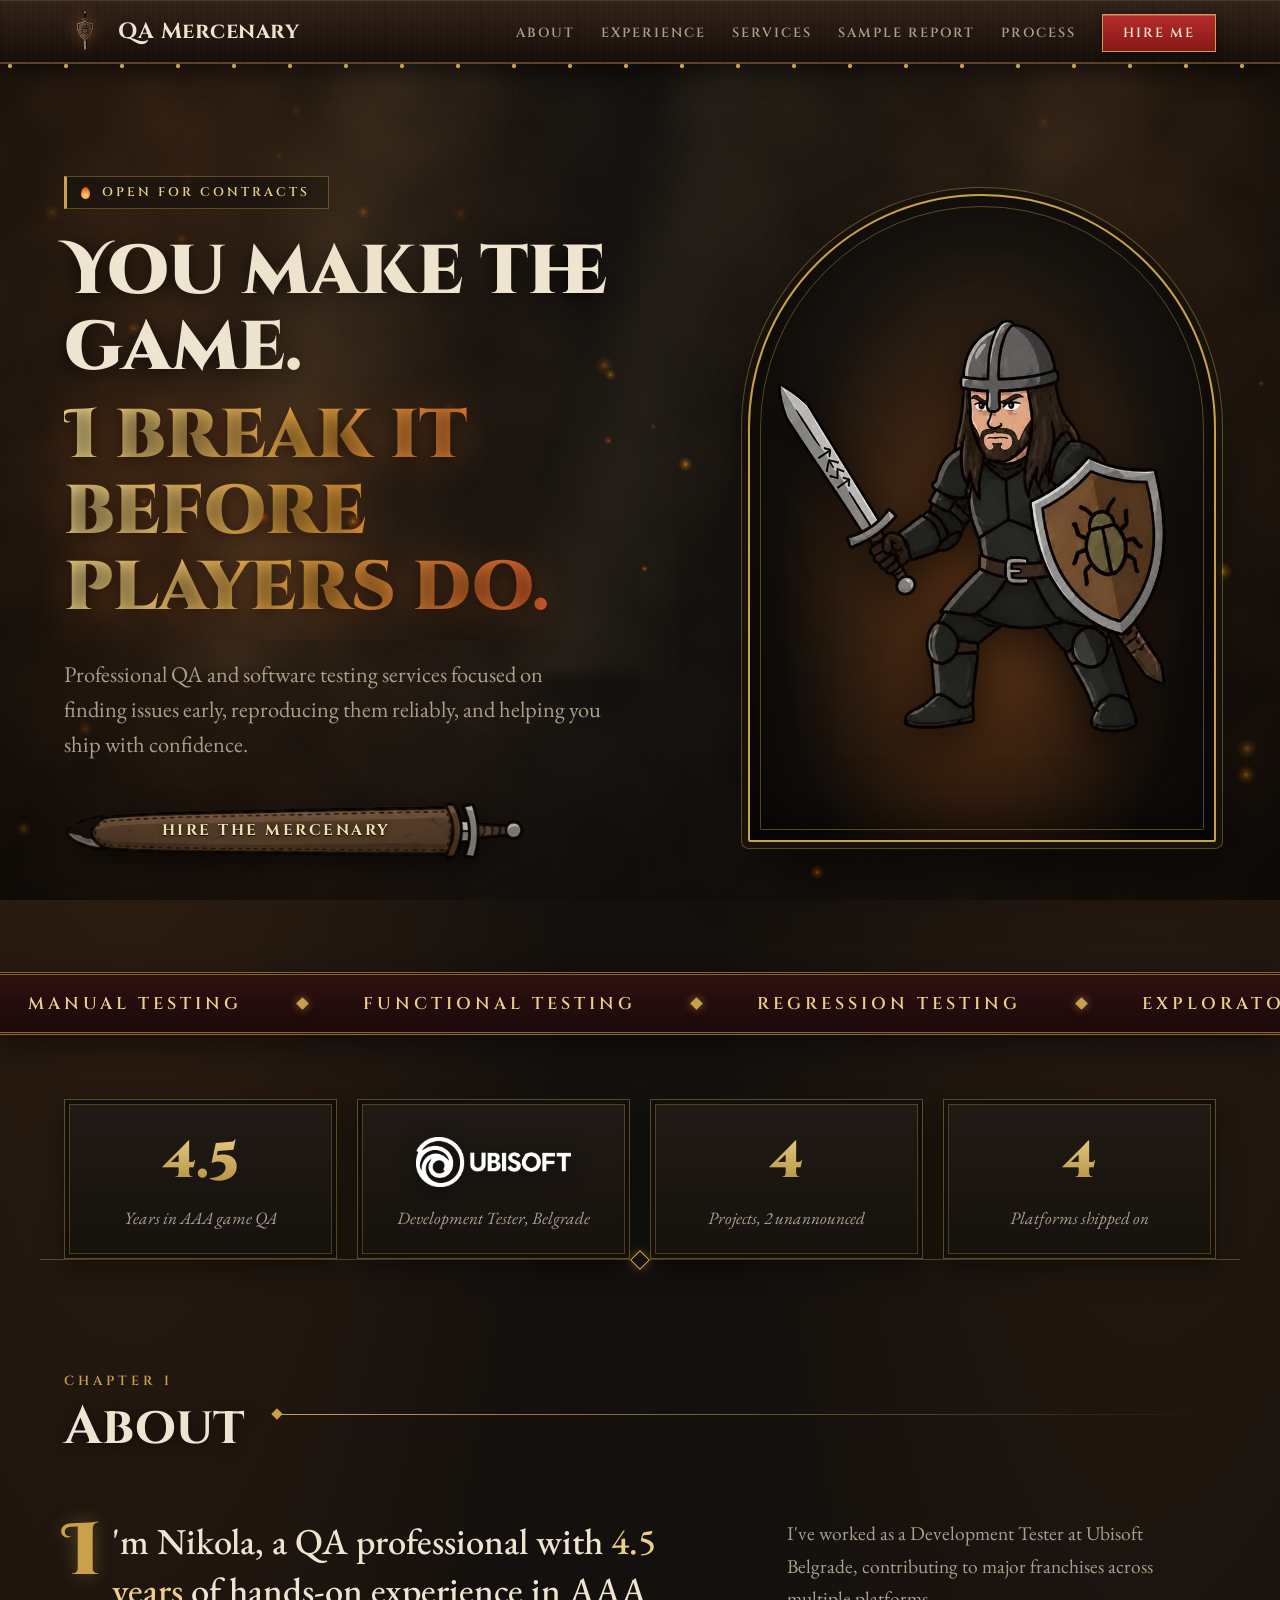
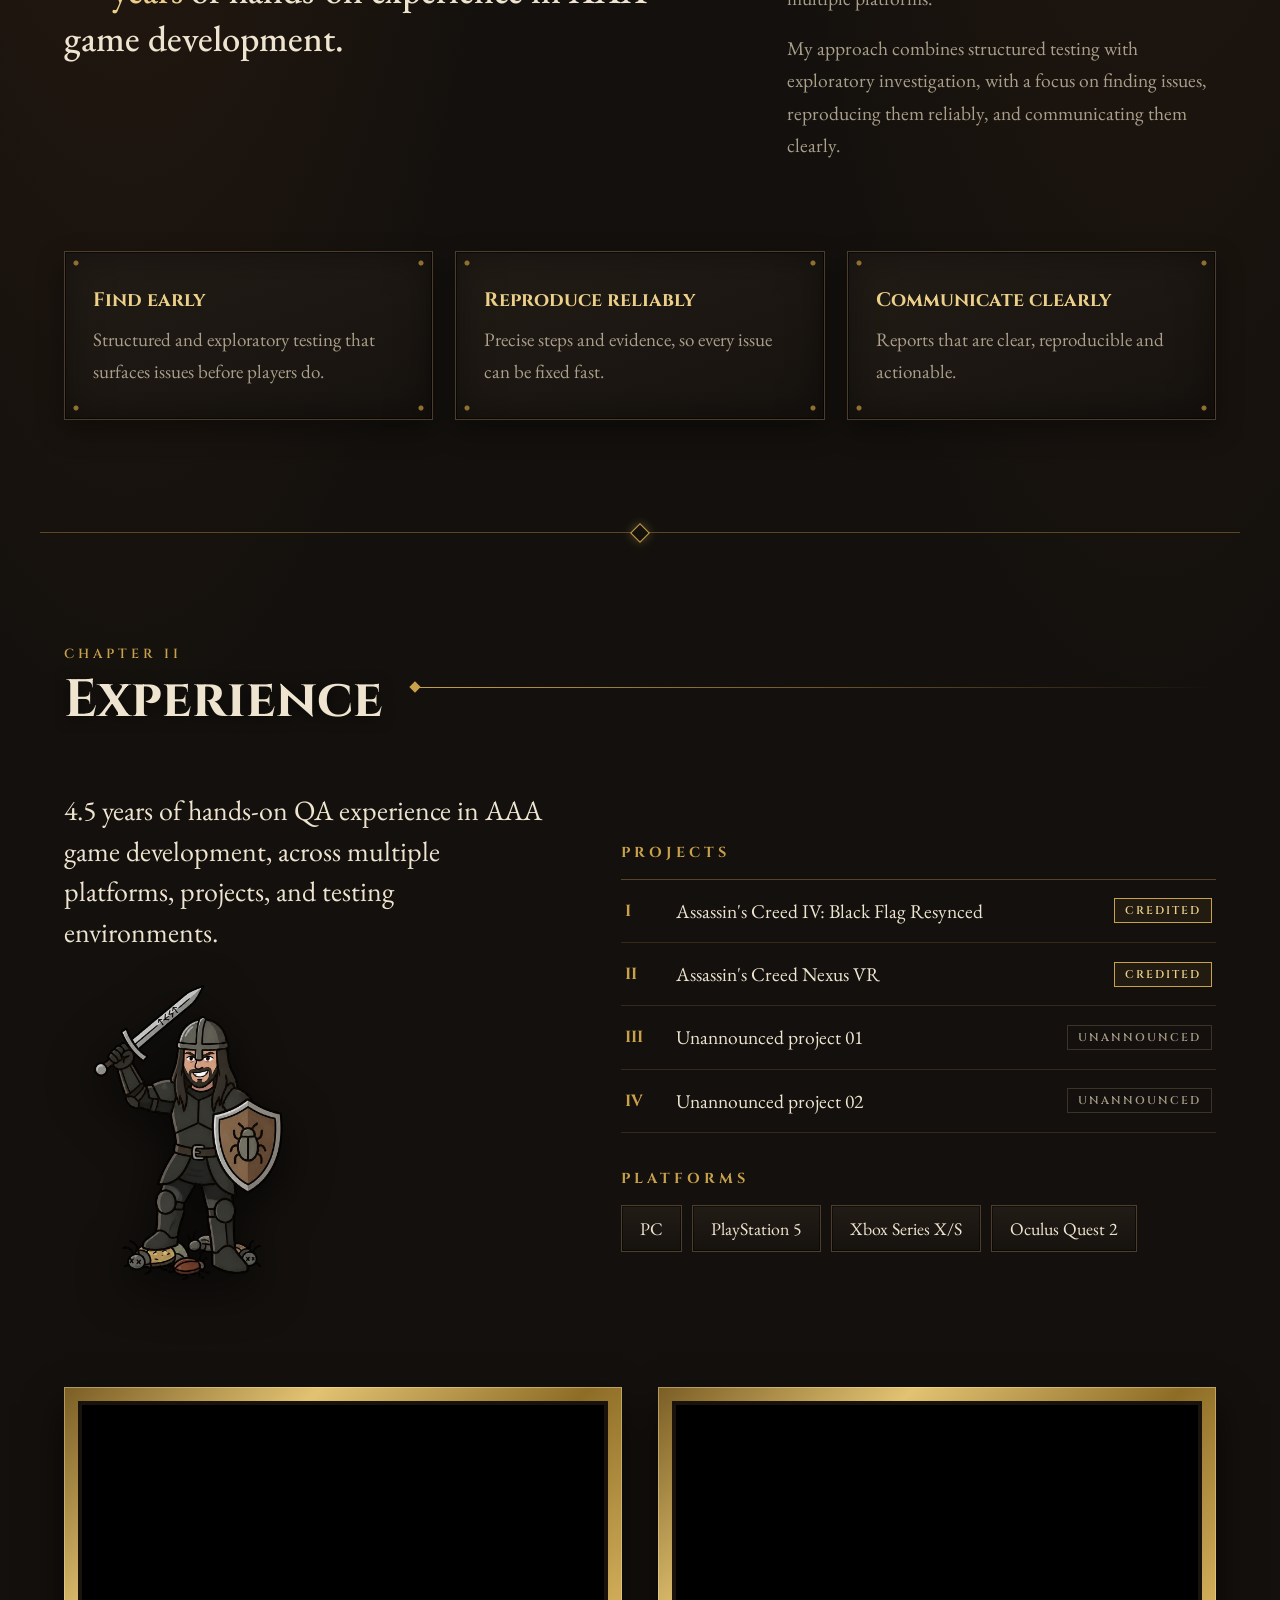
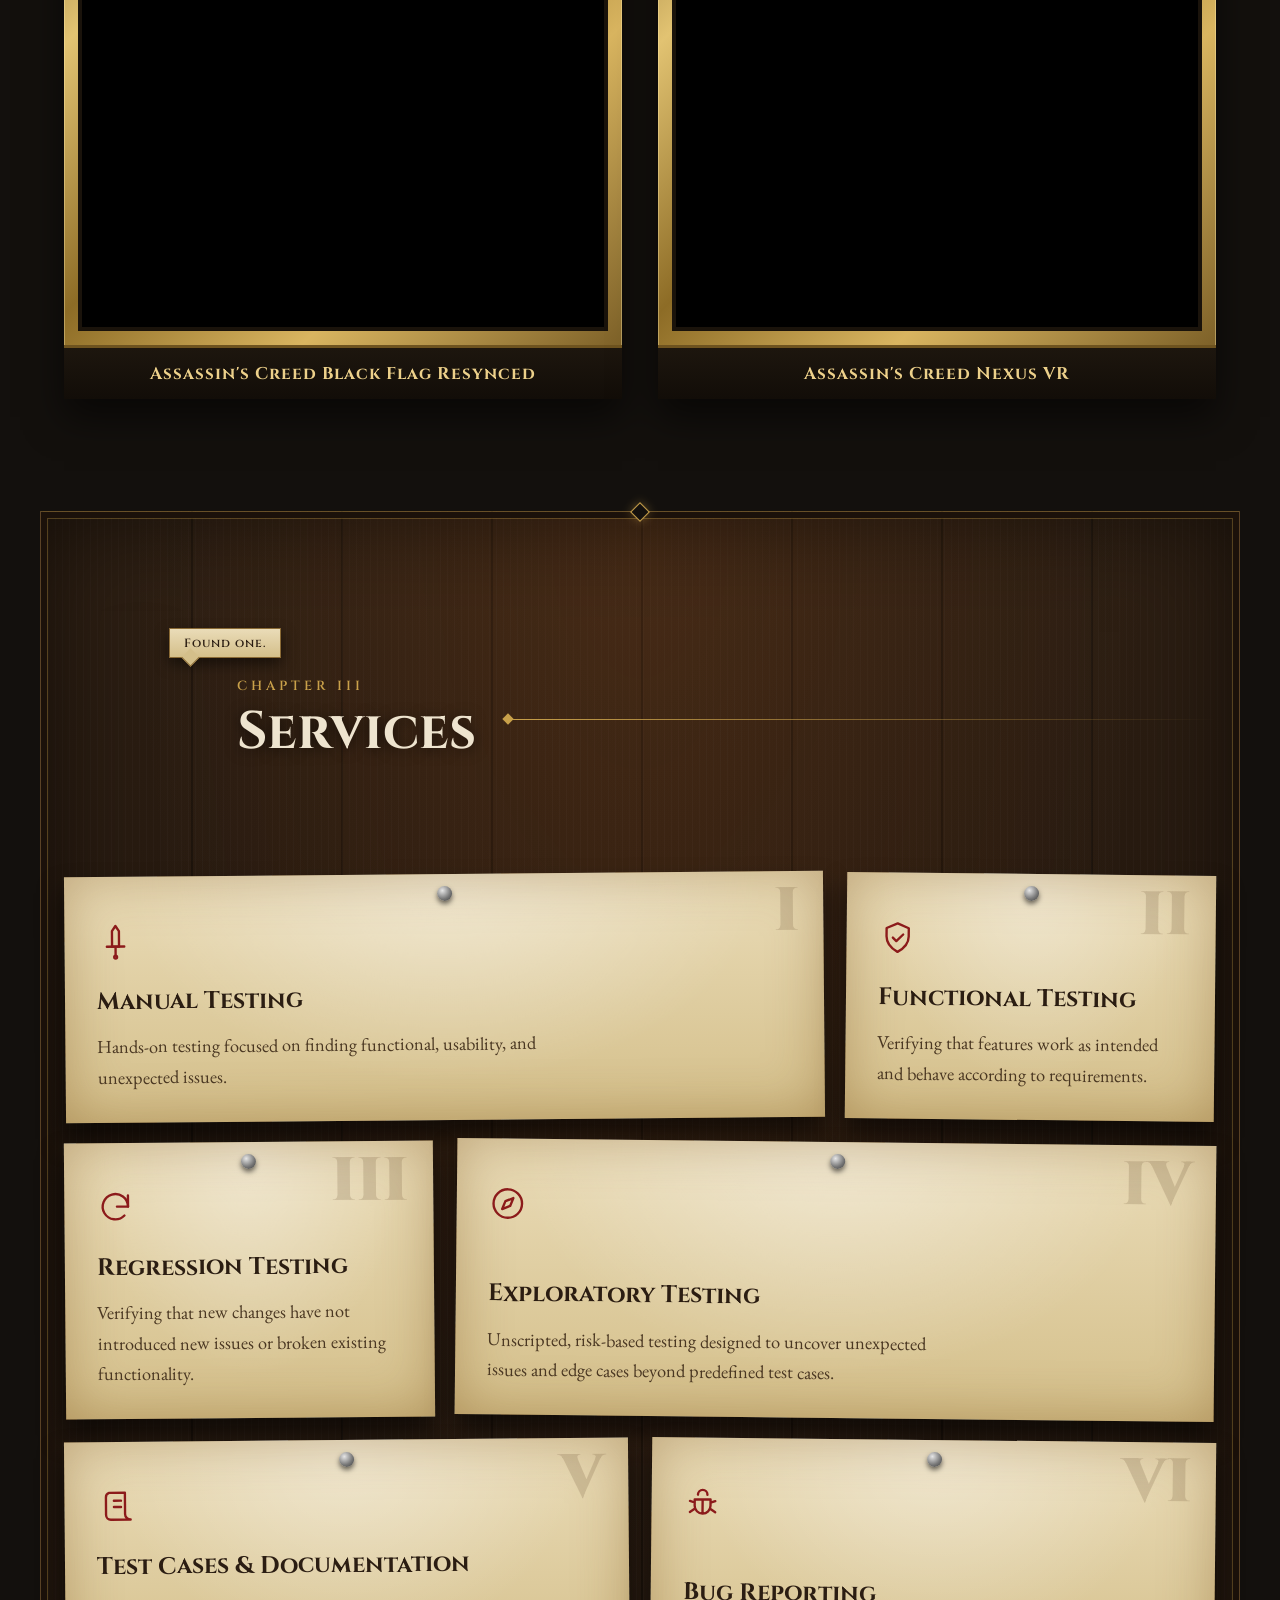
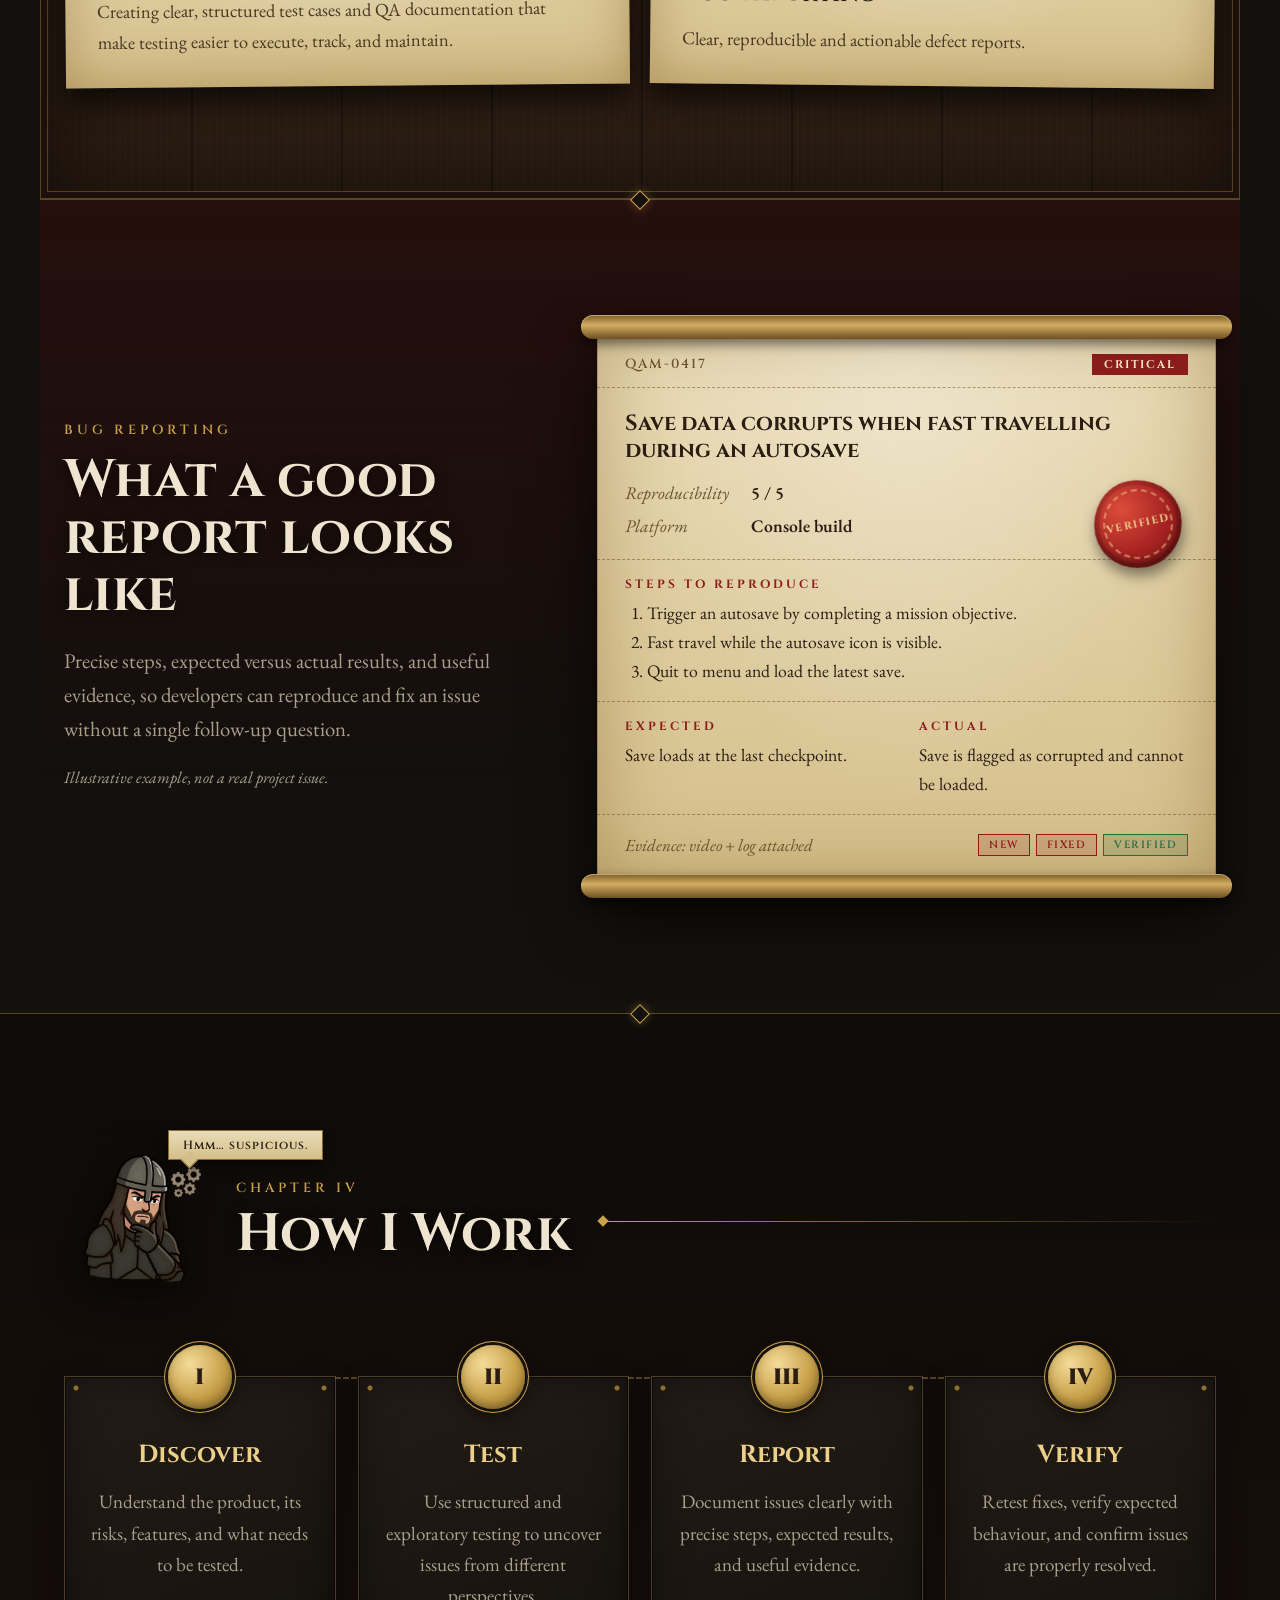
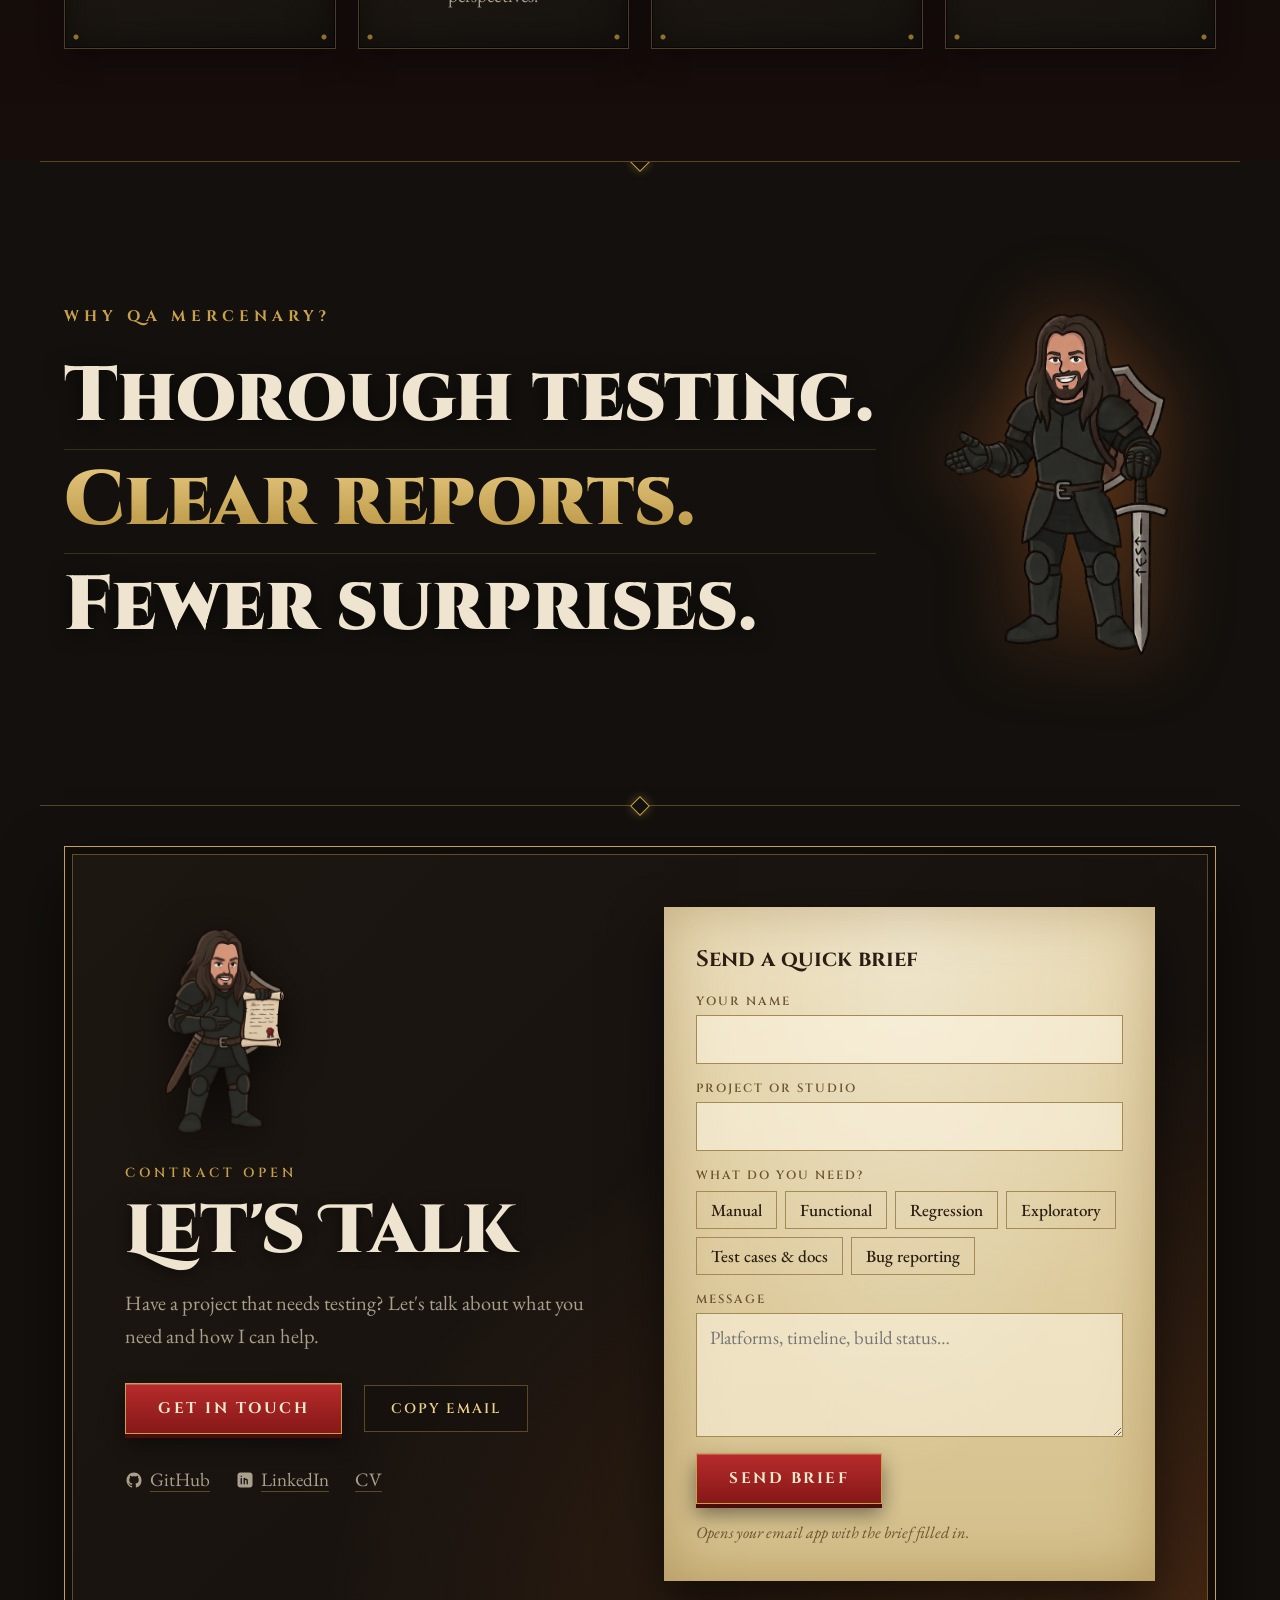
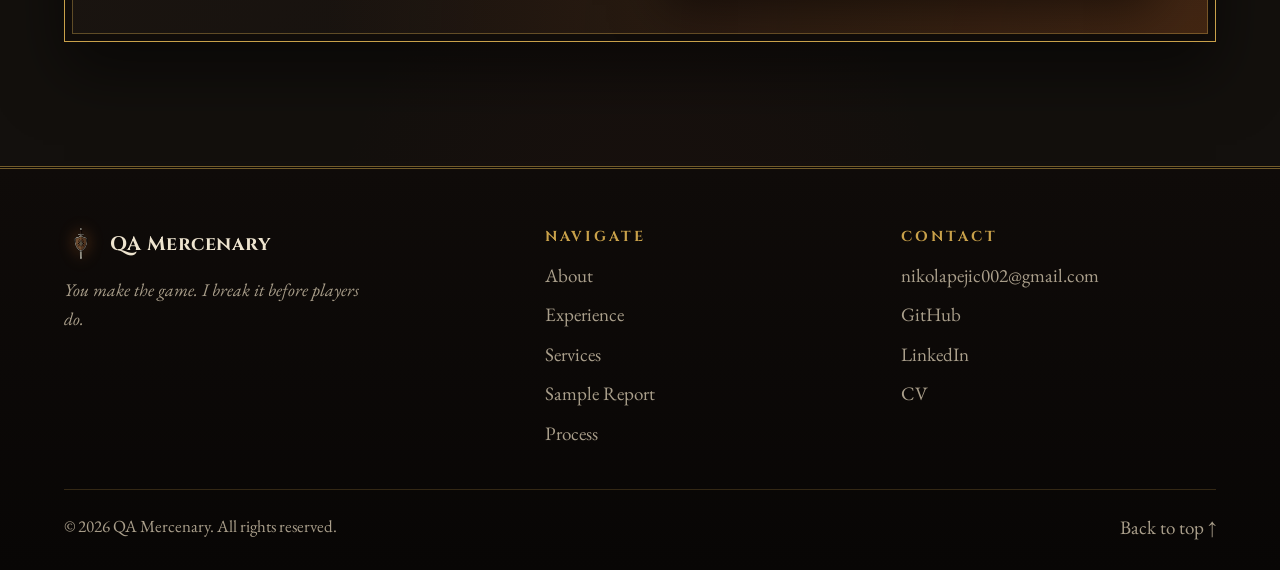
==== commit 0b9e5d5a: "Hero section tweaking" ====
--- a/index.html
+++ b/index.html
@@ -67,19 +67,19 @@
         <section id="hero">
 
             <!-- guild hall dressing (decorative, wide screens only) -->
-            <svg class="banner banner-l" viewBox="-6 0 102 262" aria-hidden="true">
+            <svg class="banner banner-l" viewBox="-6 0 102 322" aria-hidden="true">
                 <defs><linearGradient id="bg1" x1="0" y1="0" x2="0" y2="1"><stop offset="0" stop-color="#8a1c1c"/><stop offset="1" stop-color="#4a0d0d"/></linearGradient></defs>
-                <path d="M0 6h90v236l-45-32-45 32z" fill="url(#bg1)"/>
-                <path d="M7 14h76v212l-38-27-38 27z" fill="none" stroke="#c9a14a" stroke-width="1.5"/>
-                <image href="images/qa-mercenary-logo.png" x="9" y="26" width="72" height="152" preserveAspectRatio="xMidYMid meet"/>
+                <path d="M0 6h90v296l-45-32-45 32z" fill="url(#bg1)"/>
+                <path d="M7 14h76v272l-38-27-38 27z" fill="none" stroke="#c9a14a" stroke-width="1.5"/>
+                <image href="images/qa-mercenary-logo.png" x="-29" y="21" width="150" height="220" preserveAspectRatio="xMidYMid meet"/>
                 <rect x="-6" y="0" width="102" height="9" rx="4.5" fill="#a98631"/>
                 <circle cx="-4" cy="4.5" r="5.5" fill="#d9b560"/><circle cx="94" cy="4.5" r="5.5" fill="#d9b560"/>
             </svg>
-            <svg class="banner banner-r" viewBox="-6 0 102 262" aria-hidden="true">
+            <svg class="banner banner-r" viewBox="-6 0 102 322" aria-hidden="true">
                 <defs><linearGradient id="bg2" x1="0" y1="0" x2="0" y2="1"><stop offset="0" stop-color="#8a1c1c"/><stop offset="1" stop-color="#4a0d0d"/></linearGradient></defs>
-                <path d="M0 6h90v236l-45-32-45 32z" fill="url(#bg2)"/>
-                <path d="M7 14h76v212l-38-27-38 27z" fill="none" stroke="#c9a14a" stroke-width="1.5"/>
-                <image href="images/qa-mercenary-logo.png" x="9" y="26" width="72" height="152" preserveAspectRatio="xMidYMid meet"/>
+                <path d="M0 6h90v296l-45-32-45 32z" fill="url(#bg2)"/>
+                <path d="M7 14h76v272l-38-27-38 27z" fill="none" stroke="#c9a14a" stroke-width="1.5"/>
+                <image href="images/qa-mercenary-logo.png" x="-29" y="21" width="150" height="220" preserveAspectRatio="xMidYMid meet"/>
                 <rect x="-6" y="0" width="102" height="9" rx="4.5" fill="#a98631"/>
                 <circle cx="-4" cy="4.5" r="5.5" fill="#d9b560"/><circle cx="94" cy="4.5" r="5.5" fill="#d9b560"/>
             </svg>
@@ -102,8 +102,10 @@
 
                 <div class="actions">
                     <a href="#contact" class="sword-cta" aria-label="Hire the QA Mercenary">
-                        <img src="images/test-sword.png" alt="">
-                        <span>Hire the Mercenary</span>
+                        <span class="sc-wrap">
+                            <img class="sc-sword" src="images/test-sword.png" alt="">
+                            <span class="sc-sheath"><span class="sc-label">Hire the Mercenary</span></span>
+                        </span>
                     </a>
                 </div>
             </div>
@@ -421,6 +423,7 @@
         </div>
     </footer>
 
+    <script src="js/fx.js"></script>
     <script src="js/main.js"></script>
 
 </body>
--- a/css/style.css
+++ b/css/style.css
@@ -126,13 +126,20 @@
 
 /* ===== BUTTONS (forged metal) ===== */
 .actions { display: flex; align-items: center; gap: 22px; flex-wrap: wrap; }
-.btn, .sword-cta span { display: inline-block; padding: 14px 32px; color: #f6ebcf; font: 700 .9rem var(--font-display); letter-spacing: 2.5px; text-transform: uppercase; text-decoration: none; border: 1px solid var(--gold); background: linear-gradient(180deg, #b72b2b, #861818); box-shadow: inset 0 1px 0 rgba(255,255,255,.22), 0 4px 0 #4a0d0d, 0 10px 20px rgba(0,0,0,.45); transition: transform .15s, box-shadow .15s, filter .2s; }
-.btn:hover, .sword-cta:hover span { transform: translateY(2px); filter: brightness(1.15); box-shadow: inset 0 1px 0 rgba(255,255,255,.22), 0 2px 0 #4a0d0d, 0 6px 16px rgba(0,0,0,.45), 0 0 22px rgba(201,49,49,.35); }
+.btn { display: inline-block; padding: 14px 32px; color: #f6ebcf; font: 700 .9rem var(--font-display); letter-spacing: 2.5px; text-transform: uppercase; text-decoration: none; border: 1px solid var(--gold); background: linear-gradient(180deg, #b72b2b, #861818); box-shadow: inset 0 1px 0 rgba(255,255,255,.22), 0 4px 0 #4a0d0d, 0 10px 20px rgba(0,0,0,.45); transition: transform .15s, box-shadow .15s, filter .2s; }
+.btn:hover { transform: translateY(2px); filter: brightness(1.15); box-shadow: inset 0 1px 0 rgba(255,255,255,.22), 0 2px 0 #4a0d0d, 0 6px 16px rgba(0,0,0,.45), 0 0 22px rgba(201,49,49,.35); }
 .btn-ghost { display: inline-block; padding: 13px 26px; border: 1px solid var(--gold-dim); background: rgba(20,16,12,.6); color: var(--gold-light); font: 600 .82rem var(--font-display); letter-spacing: 2px; text-transform: uppercase; text-decoration: none; transition: background-color .2s, border-color .2s, color .2s; }
 .btn-ghost:hover { border-color: var(--gold-light); background: rgba(201,161,74,.14); color: #fff; }
-.sword-cta { display: inline-flex; align-items: center; gap: 18px; text-decoration: none; }
-.sword-cta img { width: 150px; height: auto; display: block; transition: filter .25s, transform .25s; }
-.sword-cta:hover img { transform: translateX(8px) rotate(-3deg); filter: drop-shadow(0 0 14px rgba(232,120,42,.75)); }
+/* --- CTA: sword in its scabbard; hover draws the blade a little way out --- */
+.sword-cta { --sw: 230px; --shw: 400px; --hilt: calc(var(--sw) * .27); --draw: 0px; display: inline-block; text-decoration: none; }
+.sc-wrap { position: relative; display: inline-flex; padding-right: var(--hilt); filter: drop-shadow(0 10px 14px rgba(0,0,0,.55)); }
+.sc-sword { position: absolute; right: 0; top: 50%; width: var(--sw); height: auto; z-index: 1; transform: translate(var(--draw), -50%); transition: transform .45s cubic-bezier(.2,.8,.2,1), filter .3s; }
+.sc-sheath { position: relative; z-index: 2; display: flex; align-items: center; justify-content: center; width: var(--shw); aspect-ratio: 939 / 137; padding: 0 6% 0 12%; background: url("../images/sword-sheath.png") center / 100% 100% no-repeat; transition: filter .3s; }
+.sc-label { position: relative; z-index: 1; color: #f4e2b4; font: 700 .9rem var(--font-display); letter-spacing: 2.5px; text-transform: uppercase; white-space: nowrap; text-shadow: 0 1px 0 rgba(0,0,0,.8), 0 0 7px rgba(30,15,5,.85); }
+.sword-cta:hover, .sword-cta:focus-visible { --draw: 95px; }
+.sword-cta:hover .sc-sword, .sword-cta:focus-visible .sc-sword { filter: drop-shadow(0 0 12px rgba(232,120,42,.7)); }
+.sword-cta:hover .sc-sheath, .sword-cta:focus-visible .sc-sheath { filter: brightness(1.15); }
+.sword-cta:focus-visible { outline: 2px solid var(--gold-light); outline-offset: 6px; }
 
 /* ===== HERO ===== */
 #hero { min-height: 90vh; display: grid; grid-template-columns: 1.15fr .85fr; align-items: center; gap: 50px; }
@@ -146,7 +153,7 @@
 .hero-mascot { position: relative; padding: 70px 44px 34px; max-width: 450px; margin: 0 auto; width: 100%; display: flex; justify-content: center; align-items: center; }
 .hero-mascot::before { content: ""; position: absolute; inset: 0; border-radius: 999px 999px 10px 10px; border: 2px solid var(--gold); background: radial-gradient(ellipse at 50% 62%, rgba(232,120,42,.38), transparent 62%), linear-gradient(180deg, #1b1611, #0e0b08); box-shadow: inset 0 0 70px rgba(0,0,0,.75), 0 0 0 6px rgba(11,9,7,.85), 0 0 0 7px rgba(201,161,74,.4), 0 30px 60px rgba(0,0,0,.6); animation: flicker 4s ease-in-out infinite; }
 .hero-mascot::after { content: ""; position: absolute; inset: 12px; border-radius: 999px 999px 6px 6px; border: 1px solid rgba(201,161,74,.4); pointer-events: none; }
-.mascot-wrap { position: relative; z-index: 1; width: 100%; display: flex; justify-content: center; }
+.mascot-wrap { position: relative; z-index: 1; width: 100%; display: flex; justify-content: center; top: 35px; left: -10px; }
 .hero-mascot .mascot { position: relative; z-index: 1; width: 100%; max-width: 340px; height: auto; display: block; animation: float 5s ease-in-out infinite; filter: drop-shadow(0 12px 22px rgba(0,0,0,.6)); }
 
 /* ===== TICKER: heraldic tapestry band ===== */
@@ -356,8 +363,9 @@
     .steps, .t-two, .foot { grid-template-columns: 1fr; }
     .stats { grid-template-columns: 1fr 1fr; }
     .stats b { font-size: 2.3rem; }
-    .sword-cta img { width: 120px; }
-    .sword-cta span { padding: 12px 16px; font-size: .75rem; letter-spacing: 1.5px; }
+    .sword-cta { --sw: 150px; --shw: 290px; --draw: 0px; }
+    .sc-label { font-size: .72rem; letter-spacing: 1.5px; }
+    .sword-cta:hover, .sword-cta:focus-visible { --draw: 26px; }
     .exp-list em { display: none; }
     .stamp { right: 14px; }
 }
@@ -386,16 +394,16 @@
 
 /* --- hanging heraldic banners + wall torches (wide screens) --- */
 .banner, .torch { display: none; position: absolute; pointer-events: none; }
-.banner { top: -8px; width: 116px; height: auto; transform-origin: 50% 0; animation: sway 7s ease-in-out infinite; filter: drop-shadow(0 12px 14px rgba(0,0,0,.55)); }
-.banner-l { left: calc(50% - 50vw + 20px); }
-.banner-r { right: calc(50% - 50vw + 20px); animation-delay: -3.5s; }
-.torch { top: max(440px, 62%); width: 12px; height: 118px; border-radius: 2px 2px 7px 7px; background: linear-gradient(90deg, #17110c, #55402b 50%, #17110c); box-shadow: 0 6px 10px rgba(0,0,0,.5); }
-.torch-l { left: calc(50% - 50vw + 72px); }
-.torch-r { right: calc(50% - 50vw + 72px); }
+.banner { top: -8px; width: 150px; height: auto; transform-origin: 50% 0; animation: sway 7s ease-in-out infinite; filter: drop-shadow(0 12px 14px rgba(0,0,0,.55)); }
+.banner-l { left: max(calc(50% - 50vw + 12px), -190px); }
+.banner-r { right: max(calc(50% - 50vw + 12px), -190px); animation-delay: -3.5s; }
+.torch { top: max(500px, 75%); width: 12px; height: 118px; border-radius: 2px 2px 7px 7px; background: linear-gradient(90deg, #17110c, #55402b 50%, #17110c); box-shadow: 0 6px 10px rgba(0,0,0,.5); }
+.torch-l { left: max(calc(50% - 50vw + 81px), -121px); }
+.torch-r { right: max(calc(50% - 50vw + 81px), -121px); }
 .torch::before { content: ""; position: absolute; top: -5px; left: -9px; width: 30px; height: 18px; background: linear-gradient(180deg, #7a5f3d, #3d2d1c); clip-path: polygon(0 0, 100% 0, 80% 100%, 20% 100%); }
 .torch::after { content: ""; position: absolute; left: 50%; top: -60px; width: 340px; height: 340px; margin-left: -170px; background: radial-gradient(circle, rgba(255,150,60,.24), transparent 64%); animation: flicker 3s ease-in-out infinite; }
 .torch i { position: absolute; left: 50%; top: -52px; width: 26px; height: 46px; margin-left: -13px; z-index: 1; border-radius: 50% 50% 50% 50% / 64% 64% 36% 36%; background: radial-gradient(circle at 50% 78%, #fff3b8, #ffb53d 38%, #e8561a 68%, transparent 72%); filter: drop-shadow(0 0 16px rgba(255,150,50,.95)); animation: flame 1.5s ease-in-out infinite; transform-origin: 50% 90%; }
-@media (min-width: 1440px) { .banner, .torch { display: block; } }
+@media (min-width: 1520px) { .banner, .torch { display: block; } }
 
 /* --- quest board: services as parchment notices pinned to timber --- */
 #services { background: radial-gradient(ellipse at 50% 0, rgba(232,120,42,.14), transparent 60%), repeating-linear-gradient(90deg, rgba(0,0,0,.3) 0 2px, transparent 2px 150px), repeating-linear-gradient(90deg, rgba(255,255,255,.018) 0 1px, transparent 1px 7px), linear-gradient(180deg, #2d1f13, #23170e 50%, #2b1d12); border: 1px solid #5a4226; box-shadow: inset 0 0 0 6px #1b110a, inset 0 0 0 7px rgba(201,161,74,.32), inset 0 0 100px rgba(0,0,0,.6); }
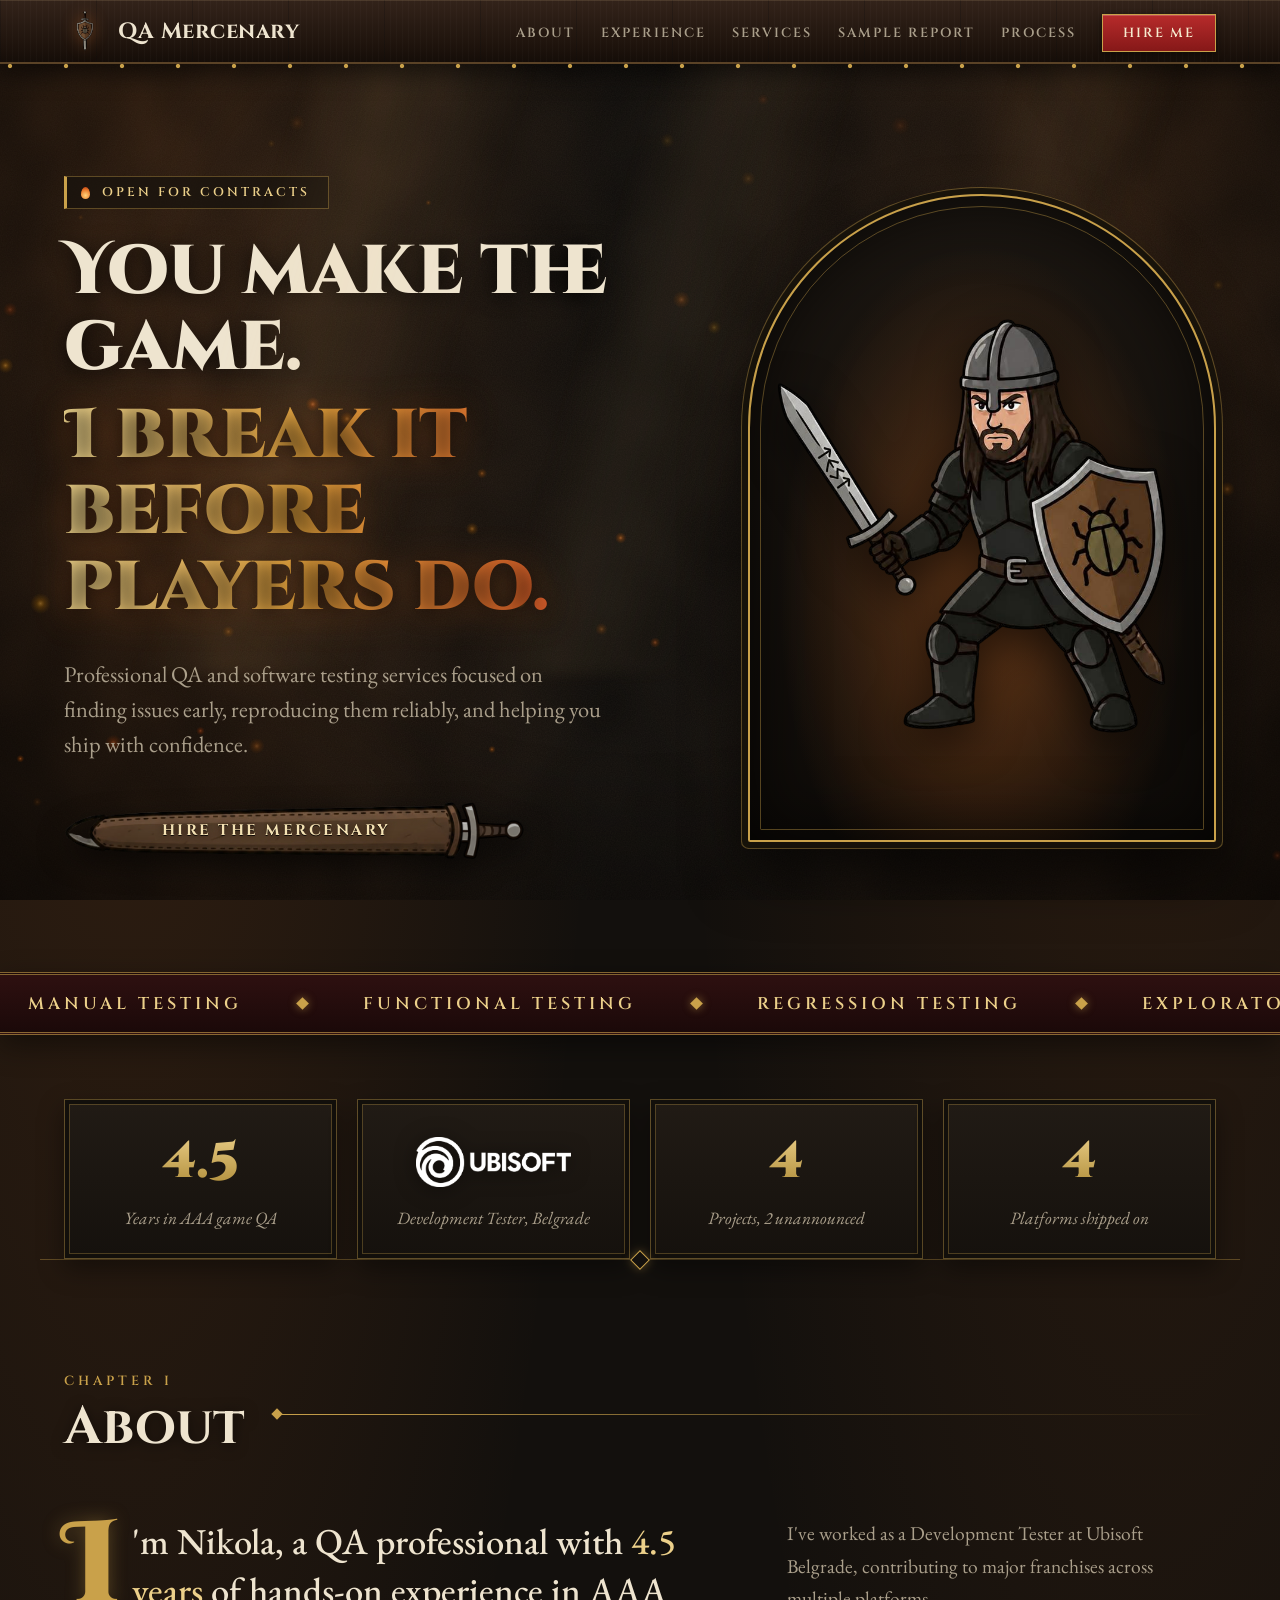
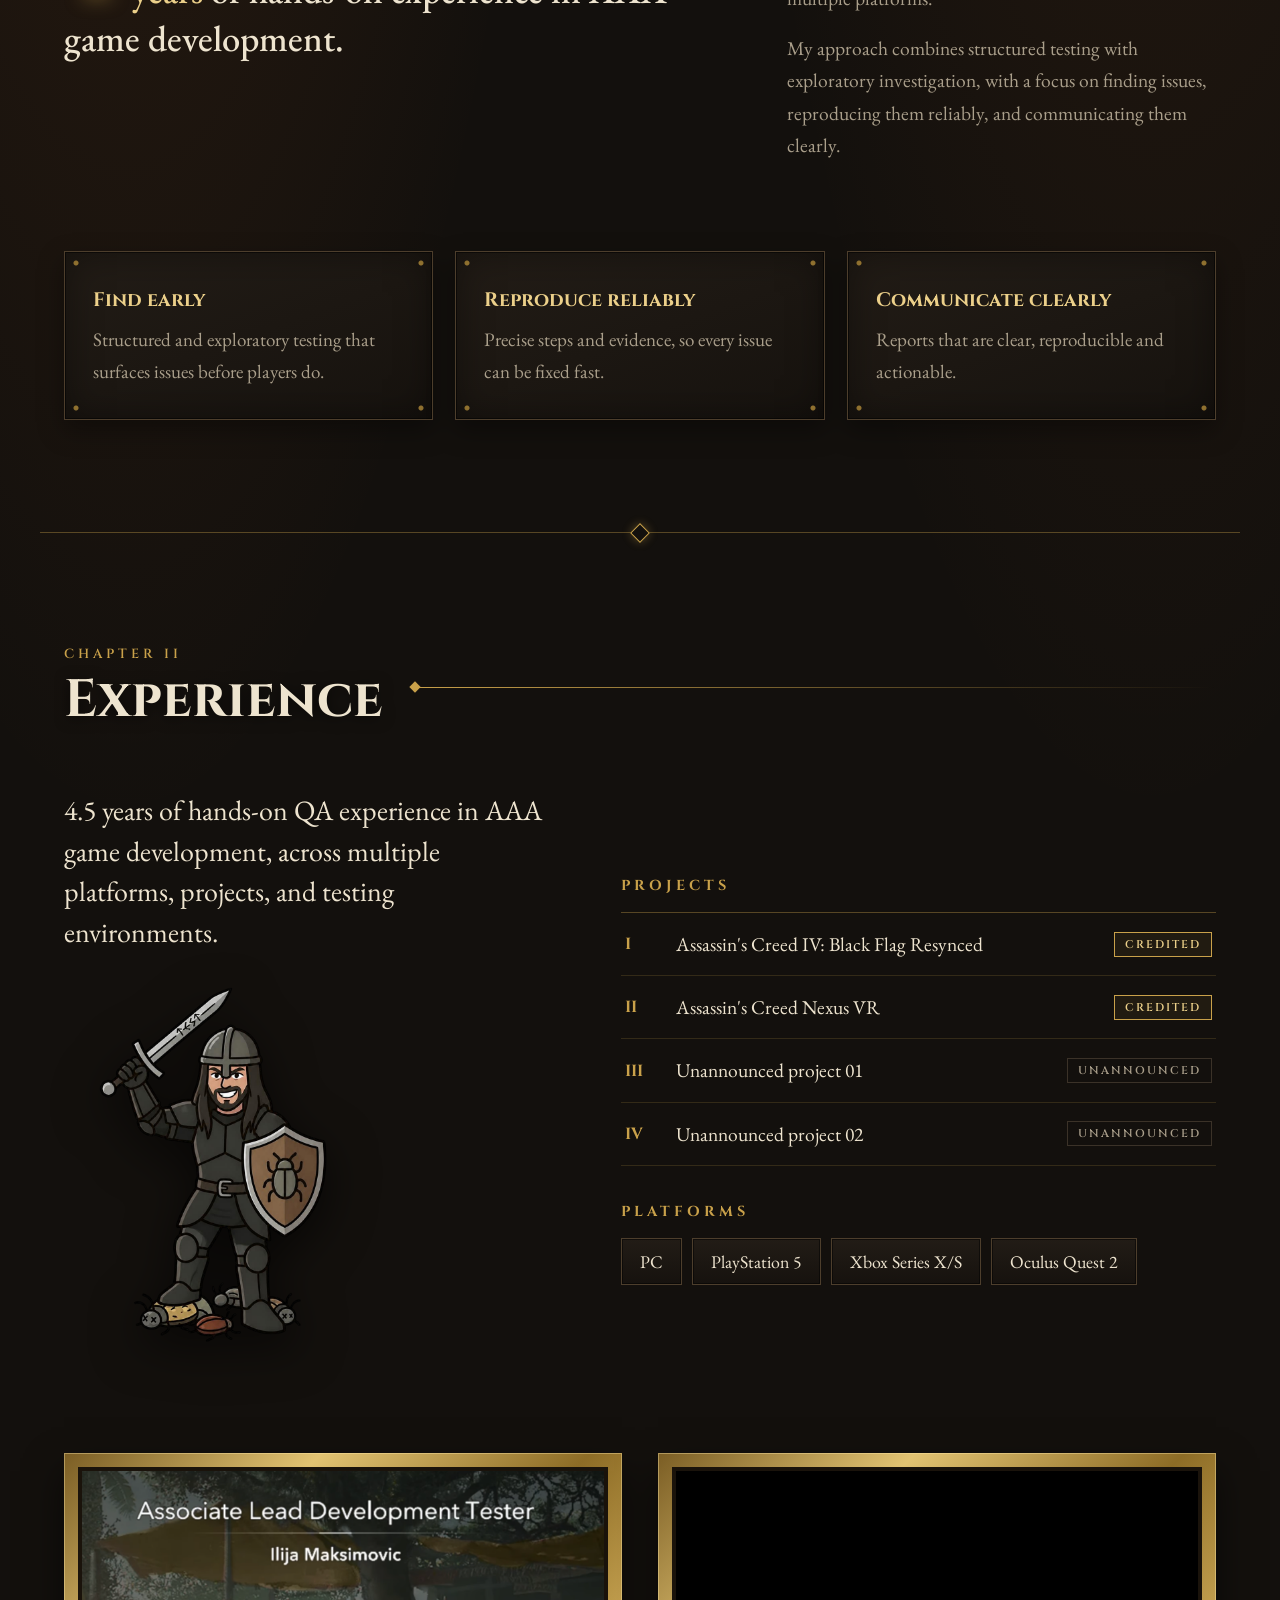
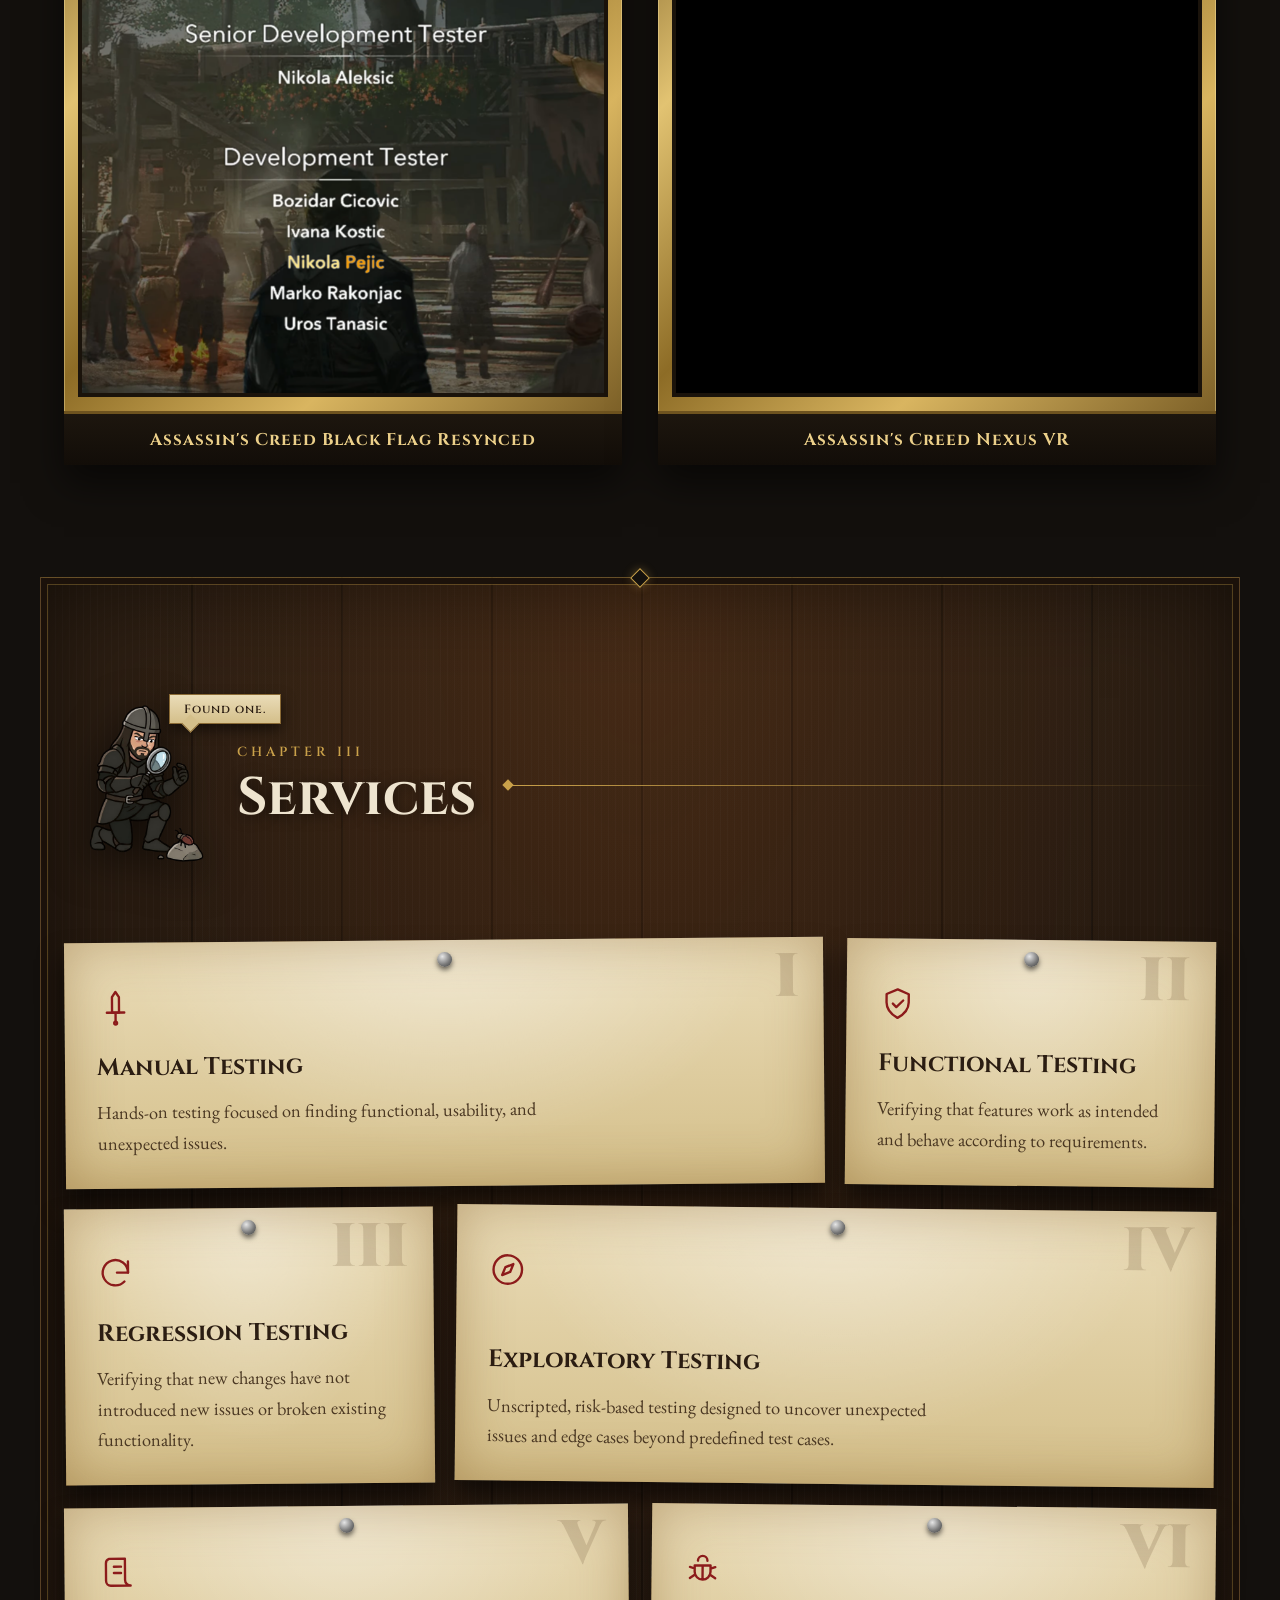
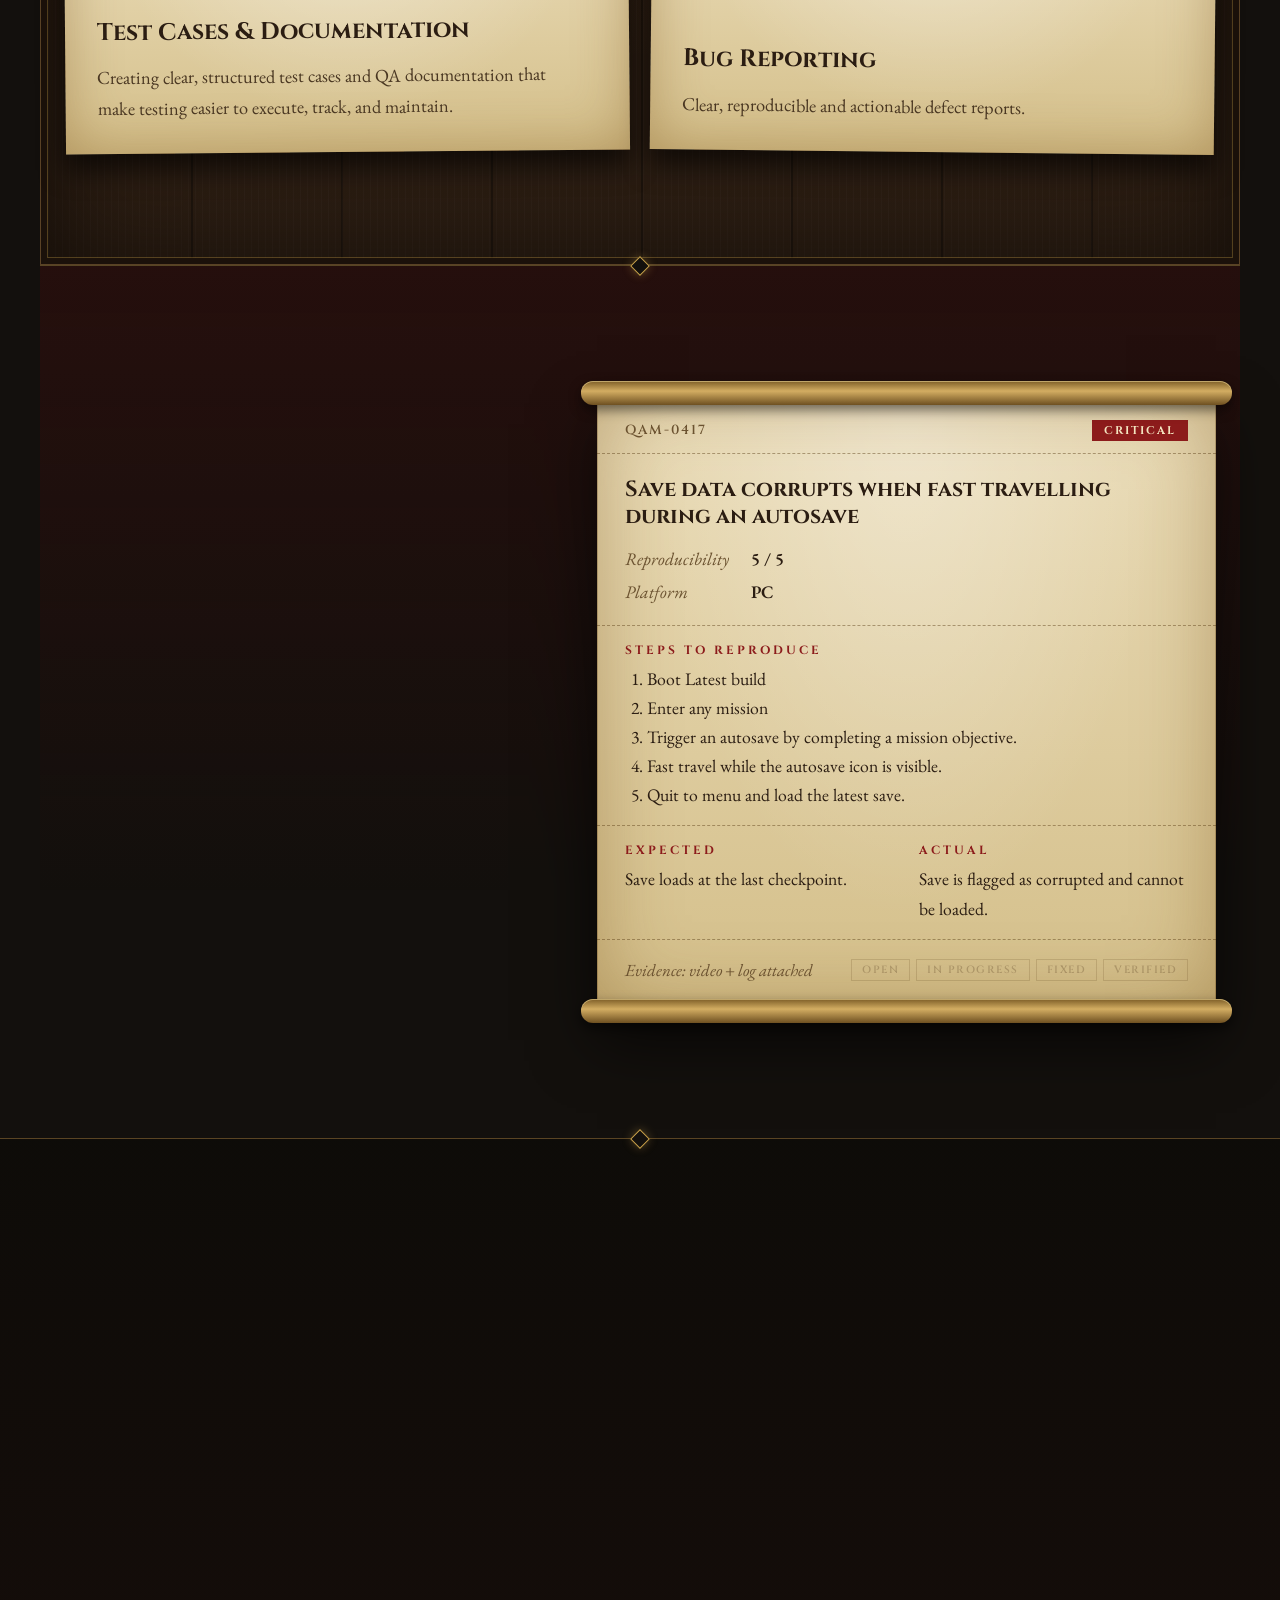
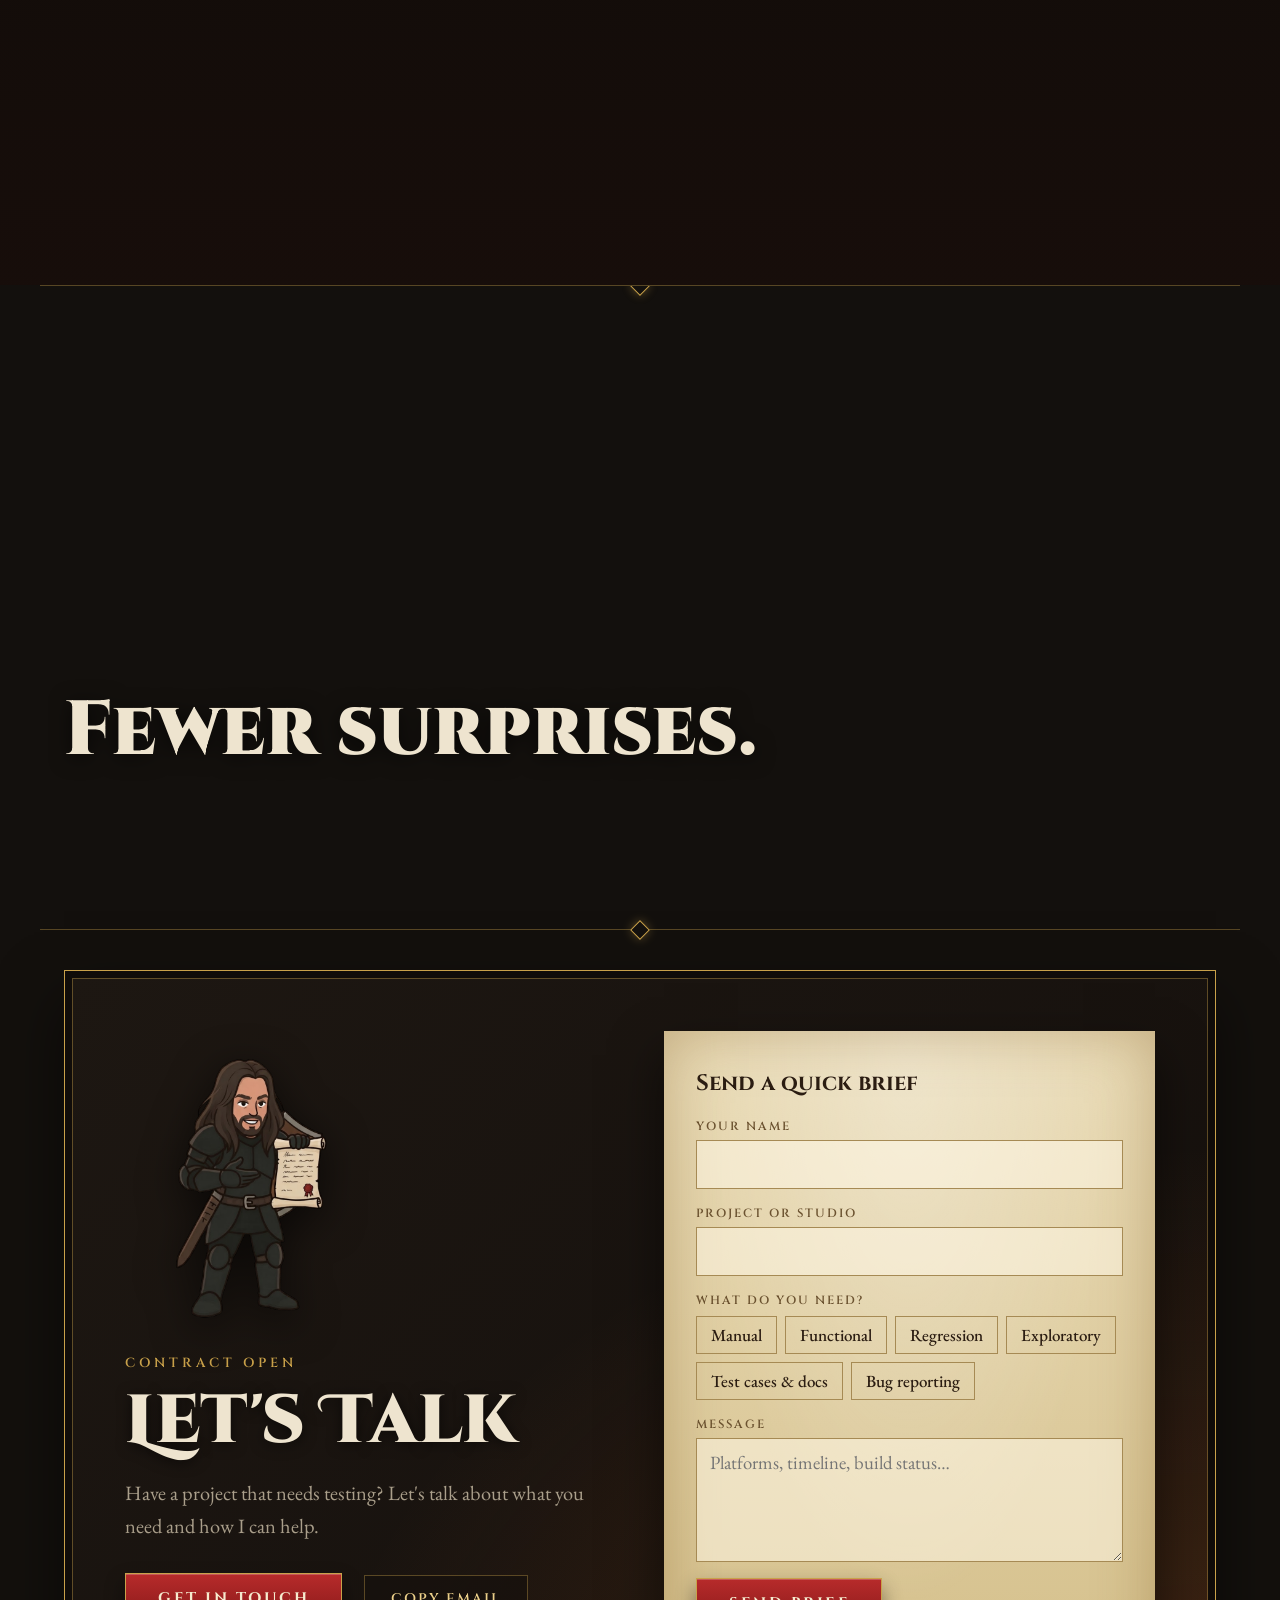
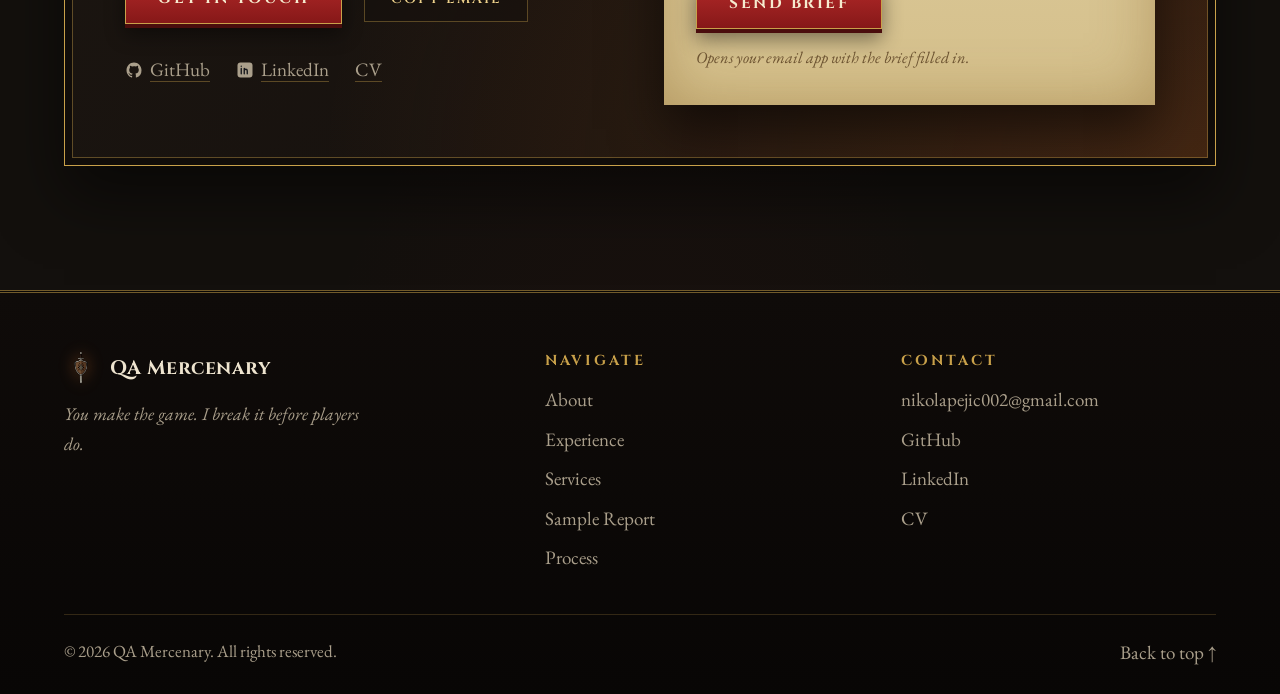
==== commit b7e77cc5: "Bugfixes" ====
--- a/index.html
+++ b/index.html
@@ -118,8 +118,8 @@
 
         <div class="ticker" aria-hidden="true">
             <div class="track">
-                <span>Manual Testing</span><span>Functional Testing</span><span>Regression Testing</span><span>Exploratory Testing</span><span>Test Cases</span><span>Bug Reporting</span>
-                <span>Manual Testing</span><span>Functional Testing</span><span>Regression Testing</span><span>Exploratory Testing</span><span>Test Cases</span><span>Bug Reporting</span>
+                <span>Manual Testing</span><span>Functional Testing</span><span>Regression Testing</span><span>Exploratory Testing</span><span>Test Design & Execution</span><span>Bug Reporting</span>
+                <span>Manual Testing</span><span>Functional Testing</span><span>Regression Testing</span><span>Exploratory Testing</span><span>Test Design & Execution</span><span>Bug Reporting</span>
             </div>
         </div>
 
@@ -282,11 +282,13 @@
                     <h3>Save data corrupts when fast travelling during an autosave</h3>
                     <dl>
                         <dt>Reproducibility</dt><dd>5 / 5</dd>
-                        <dt>Platform</dt><dd>Console build</dd>
+                        <dt>Platform</dt><dd>PC</dd>
                     </dl>
                     <div class="t-block">
                         <b>Steps to reproduce</b>
                         <ol>
+                            <li>Boot Latest build</li>
+                            <li>Enter any mission</li>
                             <li>Trigger an autosave by completing a mission objective.</li>
                             <li>Fast travel while the autosave icon is visible.</li>
                             <li>Quit to menu and load the latest save.</li>
@@ -299,7 +301,7 @@
                     <div class="stamp" aria-hidden="true">Verified</div>
                     <div class="t-foot">
                         <span>Evidence: video + log attached</span>
-                        <span class="flow"><i>New</i><i>Fixed</i><i class="ok">Verified</i></span>
+                        <span class="flow"><i>Open</i><i>In progress</i><i>Fixed</i><i class="ok">Verified</i></span>
                     </div>
                 </div>
 
@@ -419,7 +421,7 @@
         </div>
         <div class="foot-bottom">
             <p>&copy; 2026 QA Mercenary. All rights reserved.</p>
-            <a href="#top" class="totop">Back to top ↑</a>
+            <a href="#" class="totop">Back to top ↑</a>
         </div>
     </footer>
 
--- a/css/style.css
+++ b/css/style.css
@@ -43,7 +43,7 @@
     pointer-events: none; z-index: -1;
     background:
         url("data:image/svg+xml,%3Csvg xmlns='http://www.w3.org/2000/svg' width='240' height='240'%3E%3Cfilter id='n'%3E%3CfeTurbulence type='fractalNoise' baseFrequency='.8' numOctaves='3' stitchTiles='stitch'/%3E%3CfeColorMatrix values='0 0 0 0 .75 0 0 0 0 .62 0 0 0 0 .45 0 0 0 .5 0'/%3E%3C/filter%3E%3Crect width='100%25' height='100%25' filter='url(%23n)' opacity='.1'/%3E%3C/svg%3E"),
-        url("data:image/svg+xml,%3Csvg xmlns='http://www.w3.org/2000/svg' width='640' height='640'%3E%3Cfilter id='m'%3E%3CfeTurbulence type='fractalNoise' baseFrequency='.012' numOctaves='2' seed='7' stitchTiles='stitch'/%3E%3CfeColorMatrix values='0 0 0 0 0 0 0 0 0 0 0 0 0 0 0 .9 0 0 0 -.25'/%3E%3C/filter%3E%3Crect width='100%25' height='100%25' filter='url(%23m)' opacity='.55'/%3E%3C/svg%3E");
+        url("data:image/svg+xml,%3Csvg xmlns='http://www.w3.org/2000/svg' width='1600' height='900'%3E%3Cfilter id='m' x='0' y='0' width='100%25' height='100%25'%3E%3CfeTurbulence type='fractalNoise' baseFrequency='.01' numOctaves='2' seed='7'/%3E%3CfeColorMatrix values='0 0 0 0 0 0 0 0 0 0 0 0 0 0 0 .9 0 0 0 -.25'/%3E%3C/filter%3E%3Crect width='100%25' height='100%25' filter='url(%23m)' opacity='.55'/%3E%3C/svg%3E") 0 0 / 100% 100% no-repeat;
 }
 /* vignette: dark castle corners */
 body::after {
@@ -182,7 +182,7 @@
 /* ===== EXPERIENCE ===== */
 .exp-grid { display: grid; grid-template-columns: .9fr 1.1fr; gap: 70px; align-items: center; }
 .exp-intro p { font-size: clamp(1.3rem, 2.4vw, 1.65rem); line-height: 1.45; margin: 0 0 20px; }
-.victory { width: 250px; height: auto; display: block; filter: drop-shadow(0 14px 24px rgba(0,0,0,.6)); }
+.victory { width: 300px; height: auto; display: block; filter: drop-shadow(0 14px 24px rgba(0,0,0,.6)); }
 .exp-list h3 { font-size: .85rem; letter-spacing: 4px; text-transform: uppercase; color: var(--gold); margin-bottom: 14px; }
 .exp-list ol { list-style: none; margin: 0 0 34px; padding: 0; counter-reset: p; border-top: 1px solid var(--gold-dim); }
 .exp-list li { counter-increment: p; display: flex; align-items: center; gap: 16px; padding: 15px 4px; border-bottom: 1px solid rgba(201,161,74,.18); }
@@ -240,16 +240,21 @@
 .t-foot { display: flex; justify-content: space-between; align-items: center; flex-wrap: wrap; gap: 12px; padding: 16px 28px 26px; border-top: 1px dashed rgba(90,60,20,.45); font-size: 1rem; font-style: italic; color: var(--ink-soft); }
 .flow { display: flex; gap: 6px; }
 .flow i { padding: 3px 10px; border: 1px solid rgba(90,60,20,.5); font: 600 .62rem var(--font-display); font-style: normal; letter-spacing: 1.5px; text-transform: uppercase; color: var(--ink-soft); }
-.flow i.ok { border-color: #2d6a3e; color: #2d6a3e; }
+.flow i { --c: #8c1b1b; --bg: rgba(140,27,27,.14); border-color: var(--c); color: var(--c); background: var(--bg); }
+.flow i:nth-child(3) { --c: #8a6208; --bg: rgba(214,160,28,.26); }
+.flow i:nth-child(4) { --c: #2d6a3e; --bg: rgba(45,106,62,.18); }
 .stamp { position: absolute; right: 34px; top: 152px; width: 88px; height: 88px; display: grid; place-items: center; text-align: center; border-radius: 48% 52% 50% 50% / 52% 48% 52% 48%; font: 700 .62rem var(--font-display); letter-spacing: 1.5px; text-transform: uppercase; color: #f0cf8e; background: radial-gradient(circle at 35% 30%, #dc4c3a, #a52222 55%, #6e1010); box-shadow: inset 0 0 0 5px rgba(0,0,0,.12), inset 0 -6px 10px rgba(0,0,0,.35), 0 8px 14px rgba(0,0,0,.45); transform: rotate(-12deg); pointer-events: none; }
 .stamp::before { content: ""; position: absolute; inset: 9px; border-radius: 50%; border: 2px dashed rgba(240,207,142,.55); }
 .ticket.armed .stamp { opacity: 0; transform: rotate(-12deg) scale(2.4); }
 .ticket.armed.play .stamp { animation: stamp .45s 2.4s cubic-bezier(.2, 1.4, .4, 1) forwards; }
-.ticket.armed .flow i { opacity: .35; }
+.ticket.armed .stamp { opacity: 0; transform: rotate(-12deg) scale(2.4); }
+.ticket.armed.play .stamp { animation: stamp .45s 2.8s cubic-bezier(.2, 1.4, .4, 1) forwards; }
+.ticket.armed .flow i { opacity: .35; border-color: rgba(90,60,20,.5); color: var(--ink-soft); background: none; }
 .ticket.armed.play .flow i { animation: step .3s forwards; }
 .ticket.armed.play .flow i:nth-child(1) { animation-delay: .2s; }
-.ticket.armed.play .flow i:nth-child(2) { animation-delay: 1.2s; }
-.ticket.armed.play .flow i:nth-child(3) { animation-delay: 2.2s; animation-name: stepok; }
+.ticket.armed.play .flow i:nth-child(2) { animation-delay: 1s; }
+.ticket.armed.play .flow i:nth-child(3) { animation-delay: 1.8s; }
+.ticket.armed.play .flow i:nth-child(4) { animation-delay: 2.6s; }
 
 /* ===== PROCESS: the road, one gold coin per stage ===== */
 #how-i-work { background: linear-gradient(180deg, rgba(11,9,7,.62), rgba(26,12,10,.62)); }
@@ -275,7 +280,7 @@
 #contact { padding-top: 40px; padding-bottom: 124px; }
 .contact-content { position: relative; overflow: hidden; display: grid; grid-template-columns: 1fr 1fr; gap: 48px; align-items: start; padding: 60px; border: 1px solid var(--gold); background: radial-gradient(ellipse at 100% 100%, rgba(232,120,42,.22), transparent 55%), linear-gradient(135deg, #1d1712, #140f0c); box-shadow: inset 0 0 0 7px #100c09, inset 0 0 0 8px rgba(201,161,74,.4), 0 30px 60px rgba(0,0,0,.5); }
 .contact-content > * { position: relative; }
-.contact-mascot { width: 190px; height: auto; display: block; margin: 0 0 8px; filter: drop-shadow(0 10px 20px rgba(0,0,0,.6)); }
+.contact-mascot { width: 240px; height: auto; display: block; margin: 0 0 8px; filter: drop-shadow(0 10px 20px rgba(0,0,0,.6)); }
 #contact h2 { font: 900 clamp(2.6rem, 5.4vw, 4rem)/1.05 var(--font-deco); }
 #contact p { max-width: 480px; margin: 18px 0 30px; color: var(--text-muted); font-size: 1.2rem; }
 .contact-links { margin-top: 30px; display: flex; gap: 26px; flex-wrap: wrap; }
@@ -320,7 +325,7 @@
 @keyframes flame { 0%, 100% { transform: scale(1) rotate(-3deg); filter: brightness(1); } 30% { transform: scale(1.12, 1.2) rotate(3deg); filter: brightness(1.25); } 60% { transform: scale(.94, .92) rotate(-2deg); filter: brightness(.9); } }
 @keyframes flicker { 0%, 100% { filter: brightness(1); } 18% { filter: brightness(1.1); } 22% { filter: brightness(.94); } 55% { filter: brightness(1.14); } 78% { filter: brightness(.97); } }
 @keyframes stamp { to { opacity: 1; transform: rotate(-12deg) scale(1); } }
-@keyframes step { to { opacity: 1; background: rgba(140,27,27,.14); border-color: #8c1b1b; color: #8c1b1b; } }
+@keyframes step { to { opacity: 1; background: var(--bg); border-color: var(--c); color: var(--c); } }
 @keyframes stepok { to { opacity: 1; background: rgba(45,106,62,.16); } }
 @media (prefers-reduced-motion: reduce) {
     *, *::before, *::after { animation: none !important; transition: none !important; }
@@ -381,7 +386,7 @@
 #hero h1, #contact h2 { font-variant-ligatures: none; font-feature-settings: "liga" 0, "clig" 0, "calt" 0; }
 #hero h1 span { background: linear-gradient(95deg, #f6dc92, #eaa63e 38%, #e2692b 72%, #d03535); -webkit-background-clip: text; background-clip: text; color: transparent; }
 .about-intro p::first-letter { float: none; padding: 0; font: inherit; color: inherit; text-shadow: none; }
-.dropcap { float: left; padding: 6px 12px 0 0; font: 900 4.3rem/.8 var(--font-deco); color: var(--gold); text-shadow: 0 0 18px rgba(201,161,74,.35); }
+.dropcap { float: left; padding: 4px 12px 0 0; font: 900 3.1em/.8 var(--font-deco); color: var(--gold); text-shadow: 0 0 18px rgba(201,161,74,.35); }
 .hero-mascot { max-width: 480px; padding: 52px 26px 24px; }
 .hero-mascot .mascot { max-width: 410px; }
 
@@ -401,7 +406,7 @@
 .torch-l { left: max(calc(50% - 50vw + 81px), -121px); }
 .torch-r { right: max(calc(50% - 50vw + 81px), -121px); }
 .torch::before { content: ""; position: absolute; top: -5px; left: -9px; width: 30px; height: 18px; background: linear-gradient(180deg, #7a5f3d, #3d2d1c); clip-path: polygon(0 0, 100% 0, 80% 100%, 20% 100%); }
-.torch::after { content: ""; position: absolute; left: 50%; top: -60px; width: 340px; height: 340px; margin-left: -170px; background: radial-gradient(circle, rgba(255,150,60,.24), transparent 64%); animation: flicker 3s ease-in-out infinite; }
+.torch::after { content: ""; position: absolute; left: 50%; top: -200px; width: 340px; height: 340px; margin-left: -170px; background: radial-gradient(circle, rgba(255,150,60,.24), transparent 64%); animation: flicker 3s ease-in-out infinite; }
 .torch i { position: absolute; left: 50%; top: -52px; width: 26px; height: 46px; margin-left: -13px; z-index: 1; border-radius: 50% 50% 50% 50% / 64% 64% 36% 36%; background: radial-gradient(circle at 50% 78%, #fff3b8, #ffb53d 38%, #e8561a 68%, transparent 72%); filter: drop-shadow(0 0 16px rgba(255,150,50,.95)); animation: flame 1.5s ease-in-out infinite; transform-origin: 50% 90%; }
 @media (min-width: 1520px) { .banner, .torch { display: block; } }
 
@@ -490,4 +495,9 @@
 @keyframes bug-float {
     0%, 100% { transform: translateY(0); }
     50% { transform: translateY(-5px); }
-}
+
+
+}
+
+*, *::before, *::after { cursor: url("../images/gauntlet.cur"), auto; }
+a, button, .chips label { cursor: url("../images/gauntlet.cur"), pointer; }
